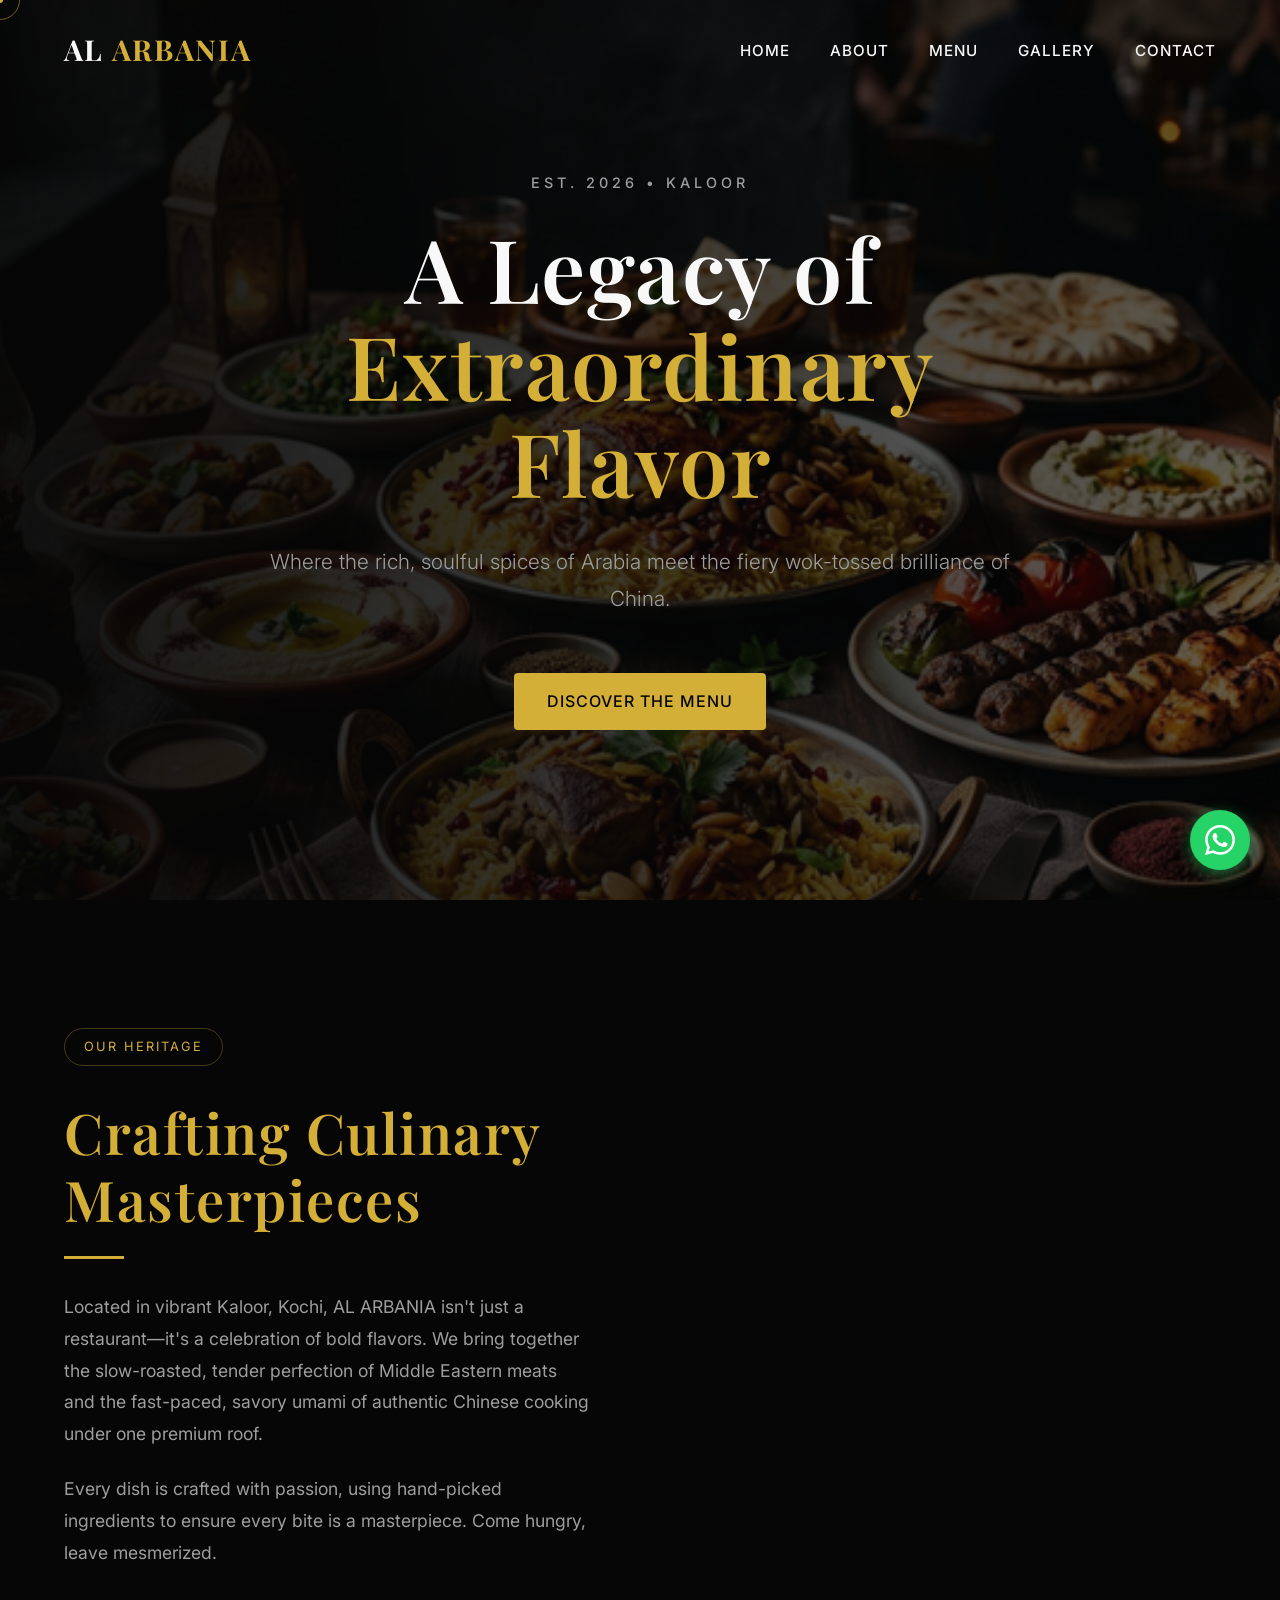
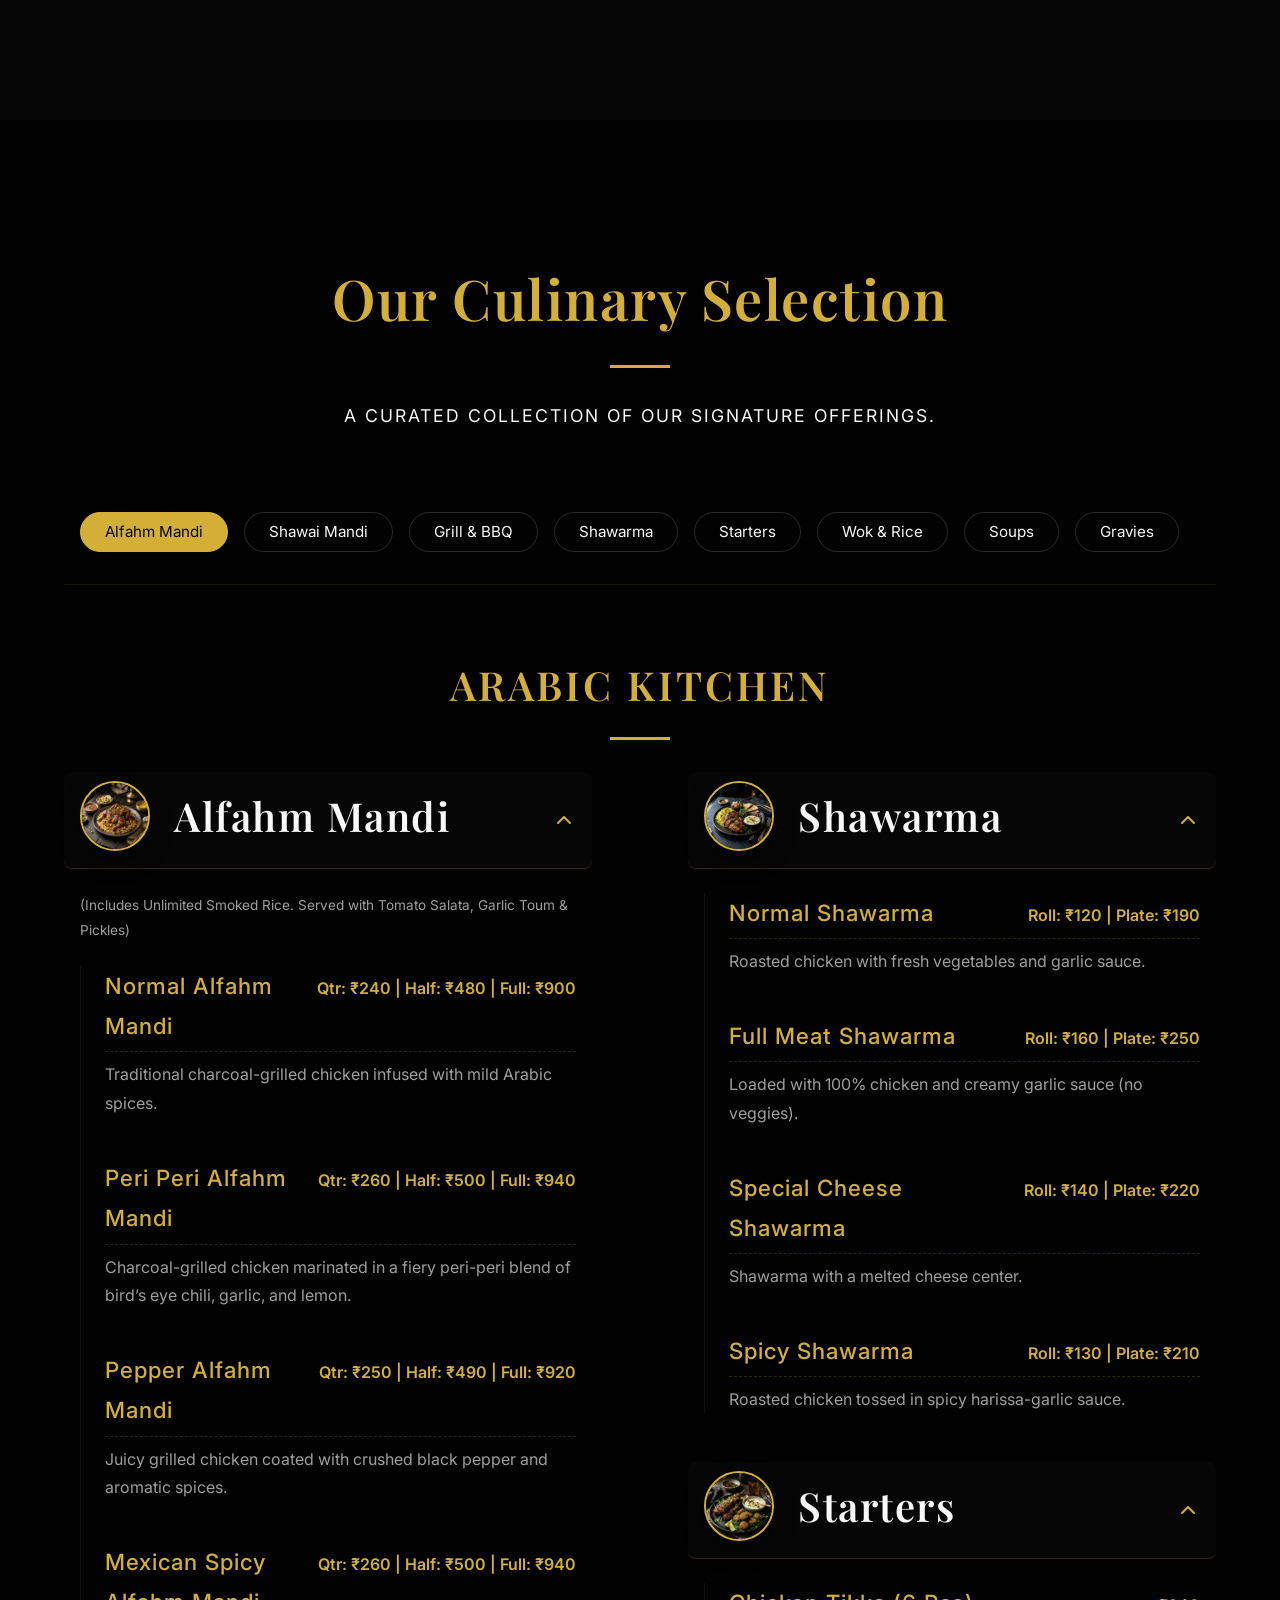
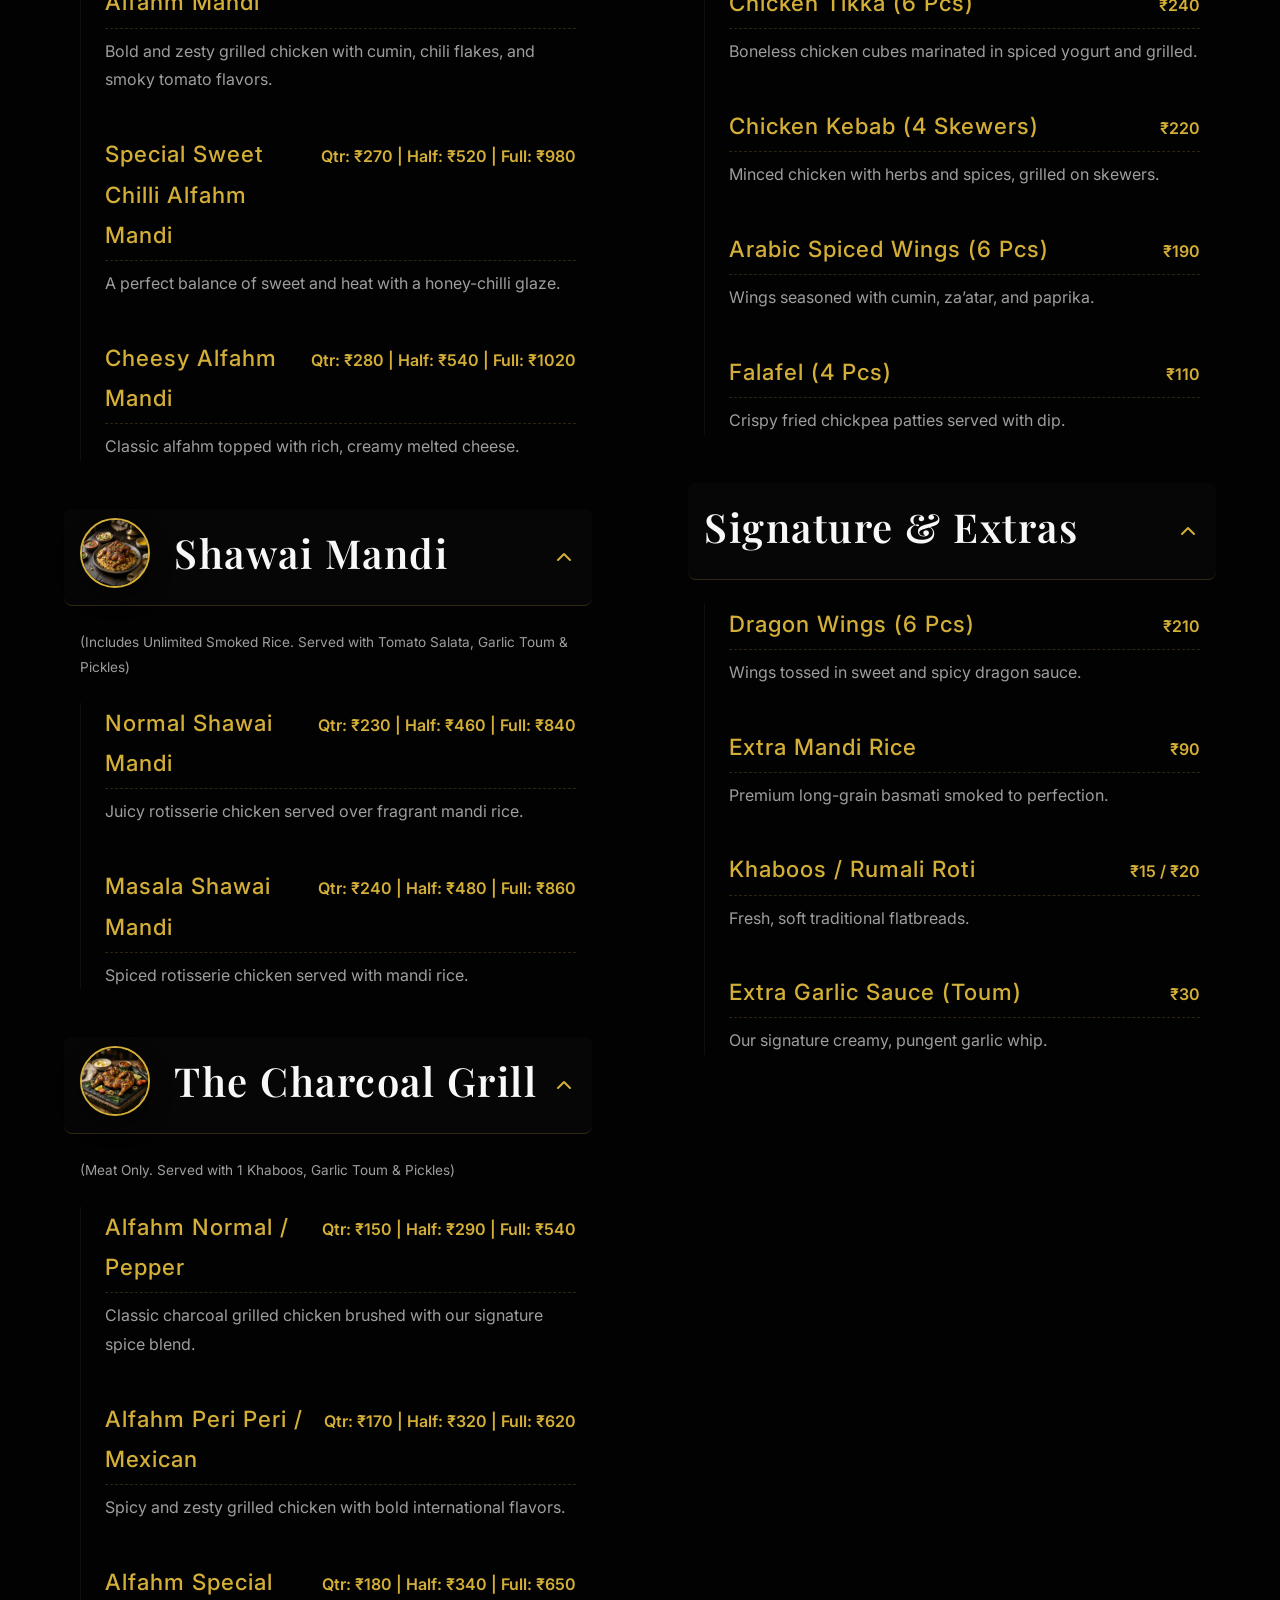
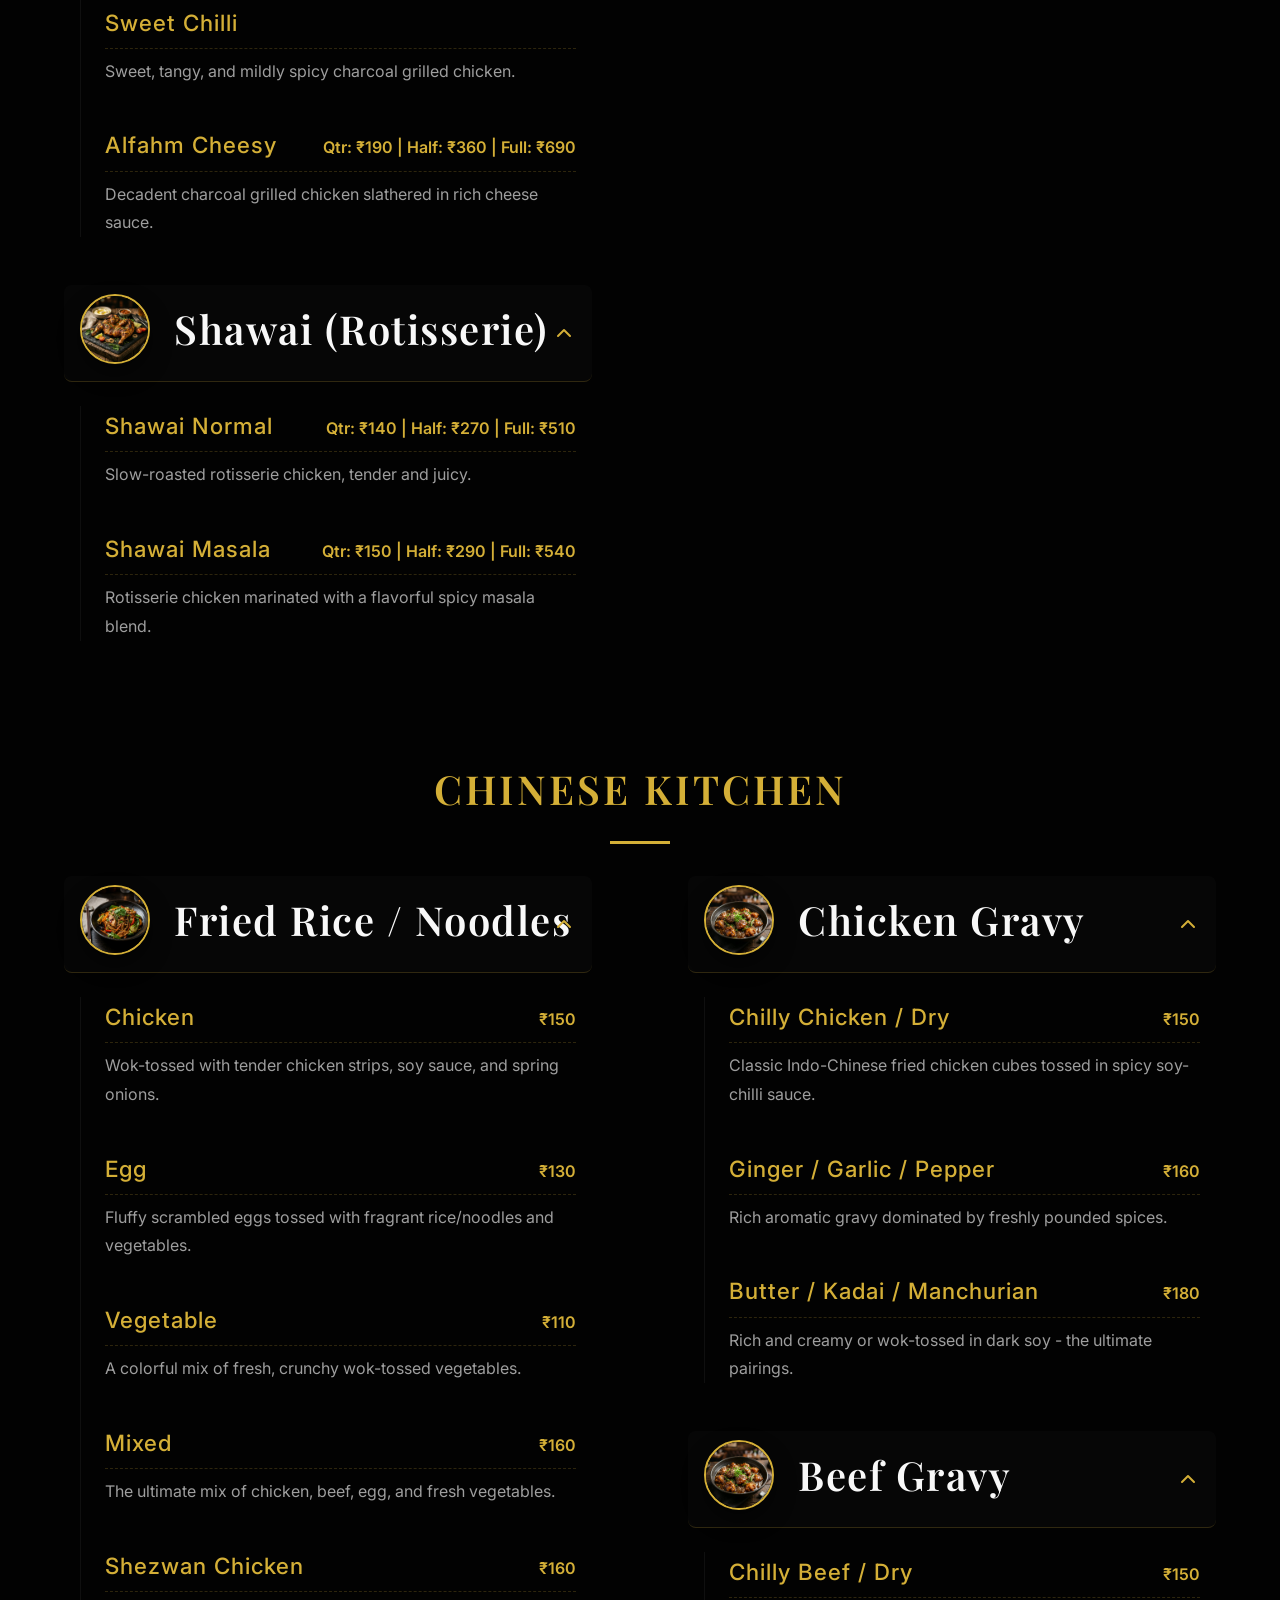
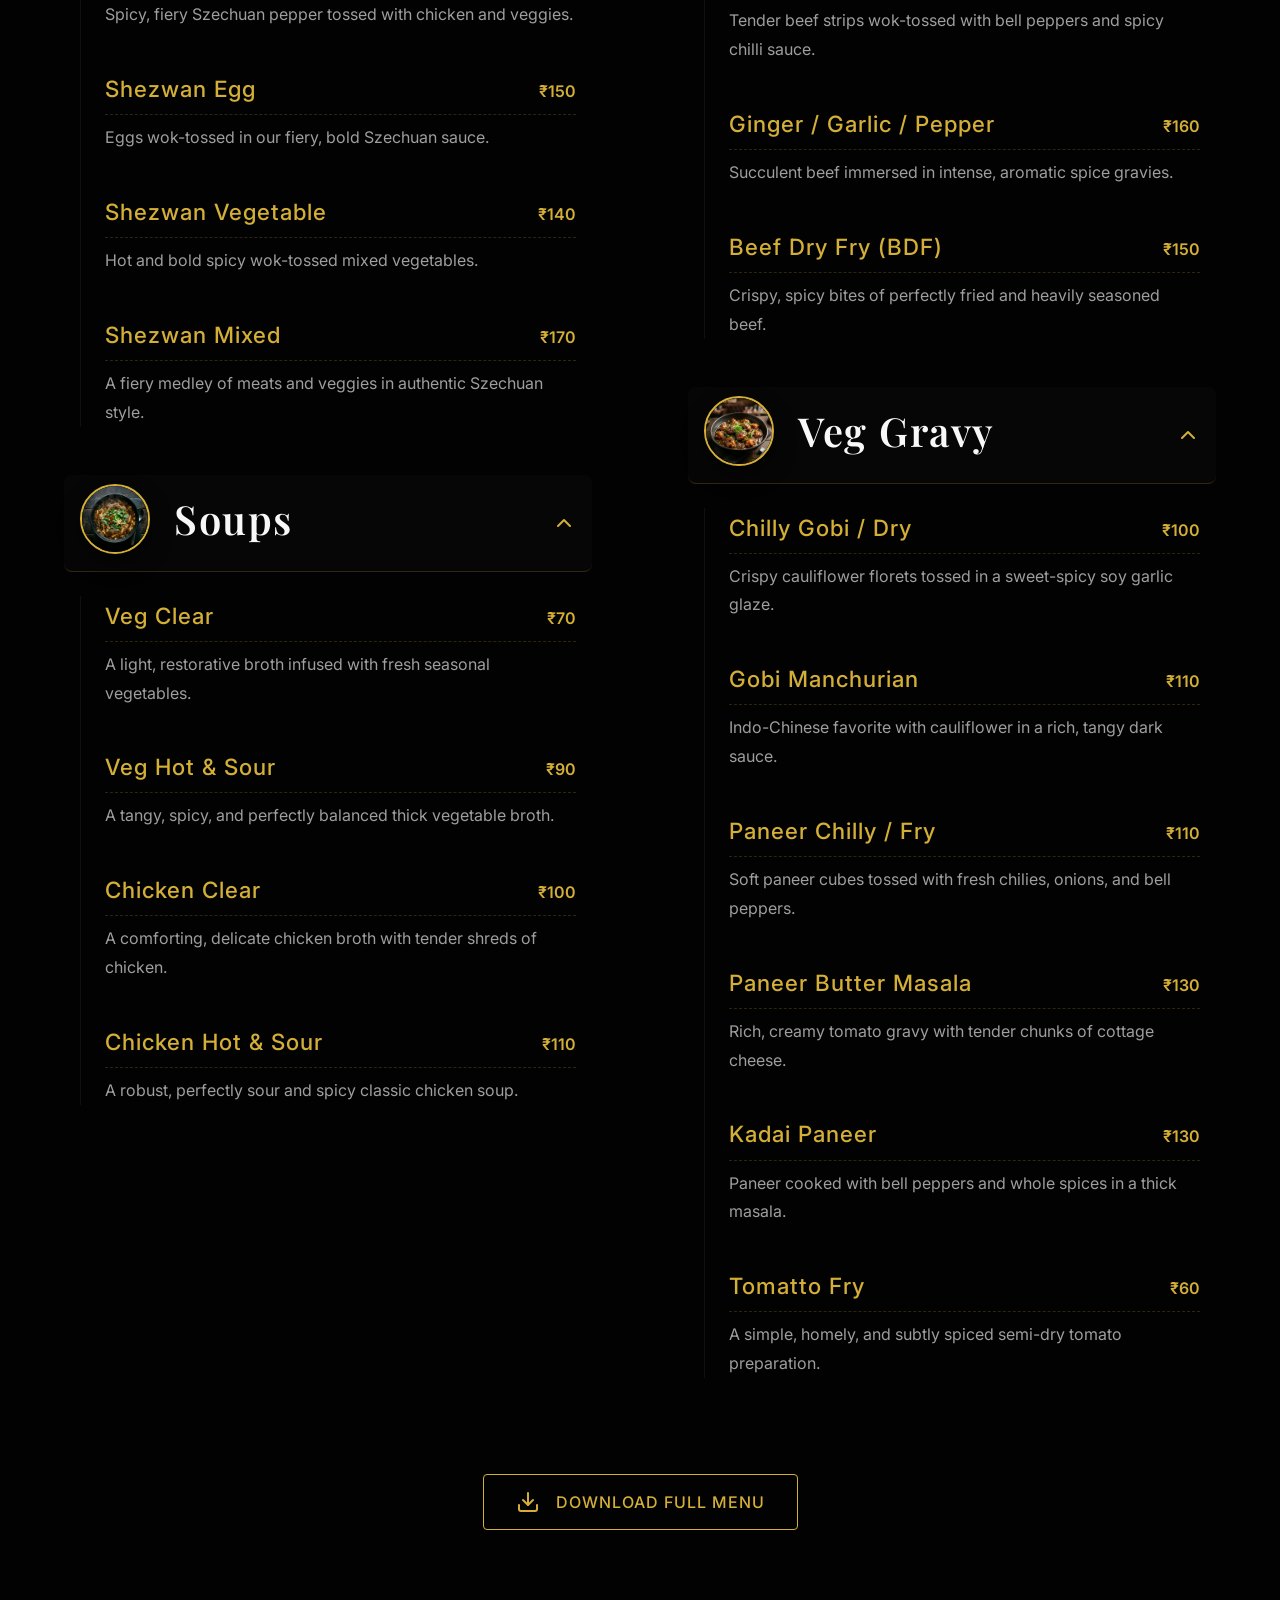
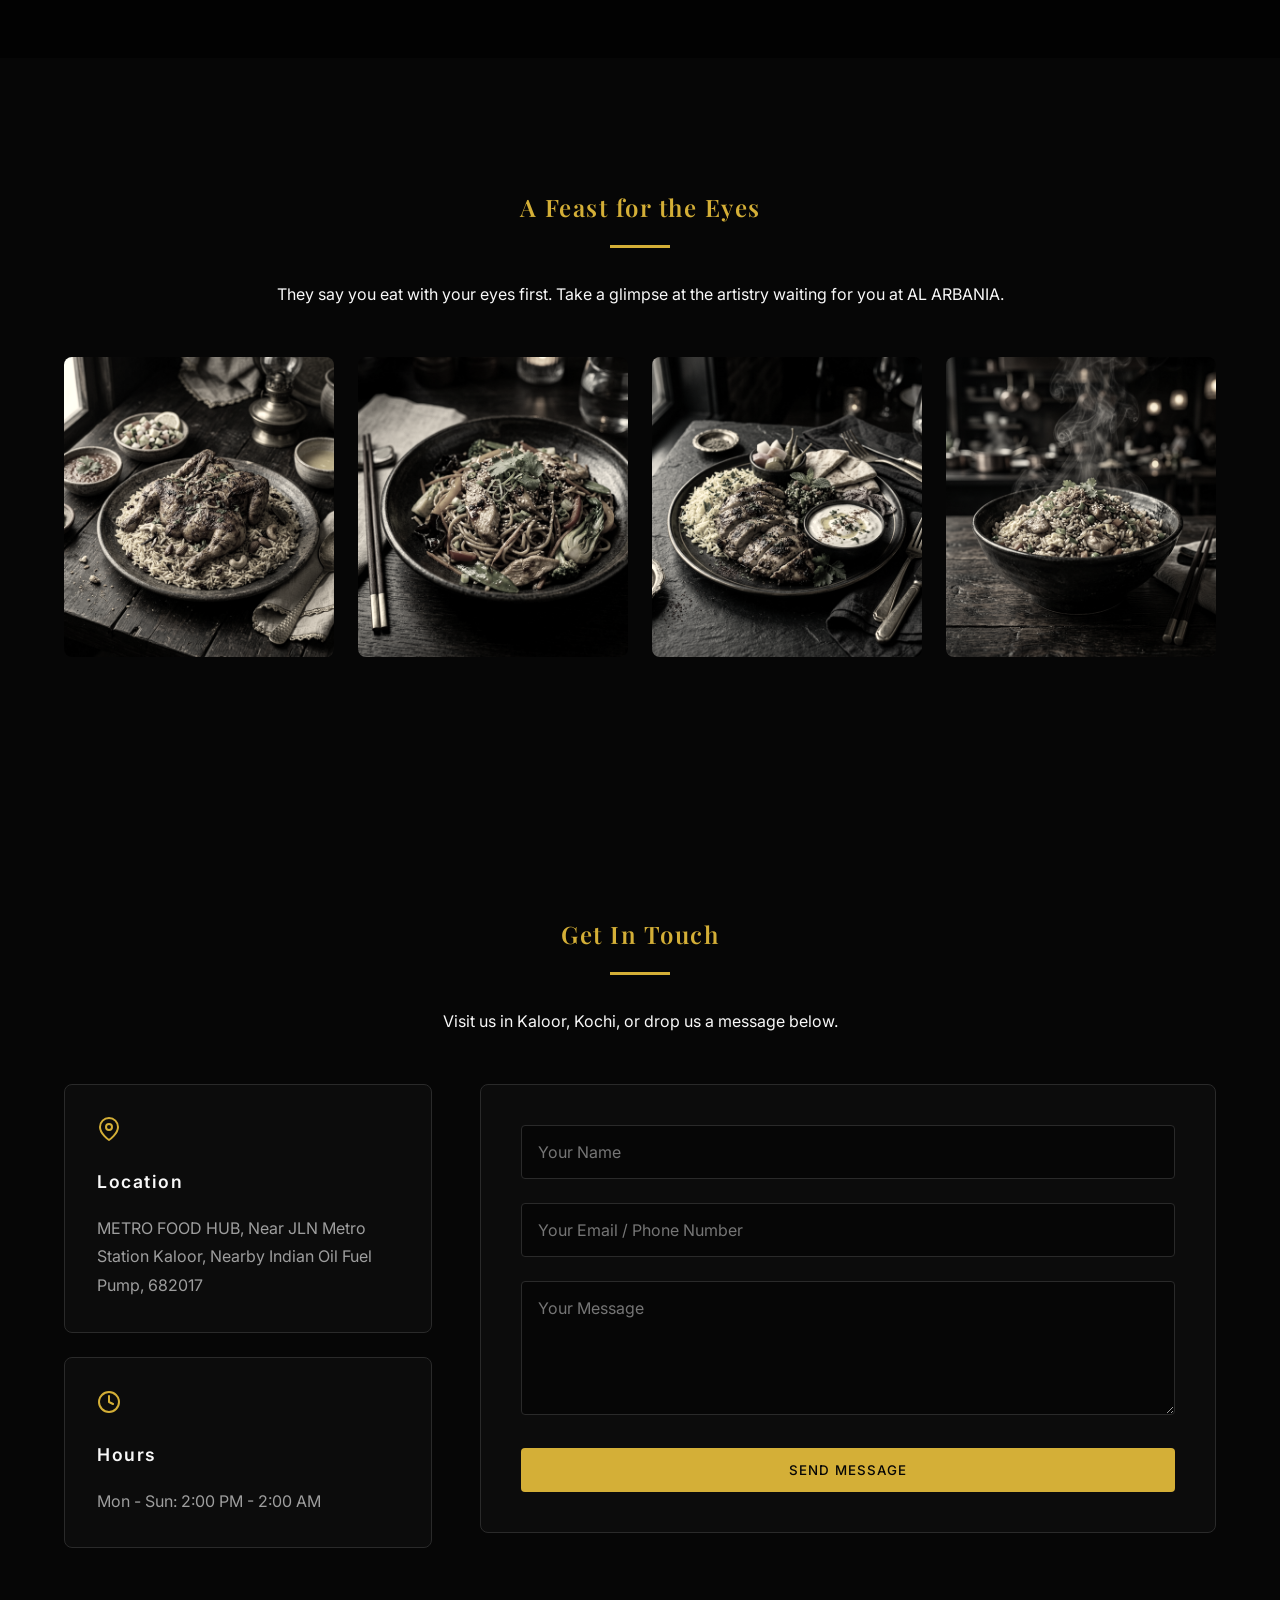
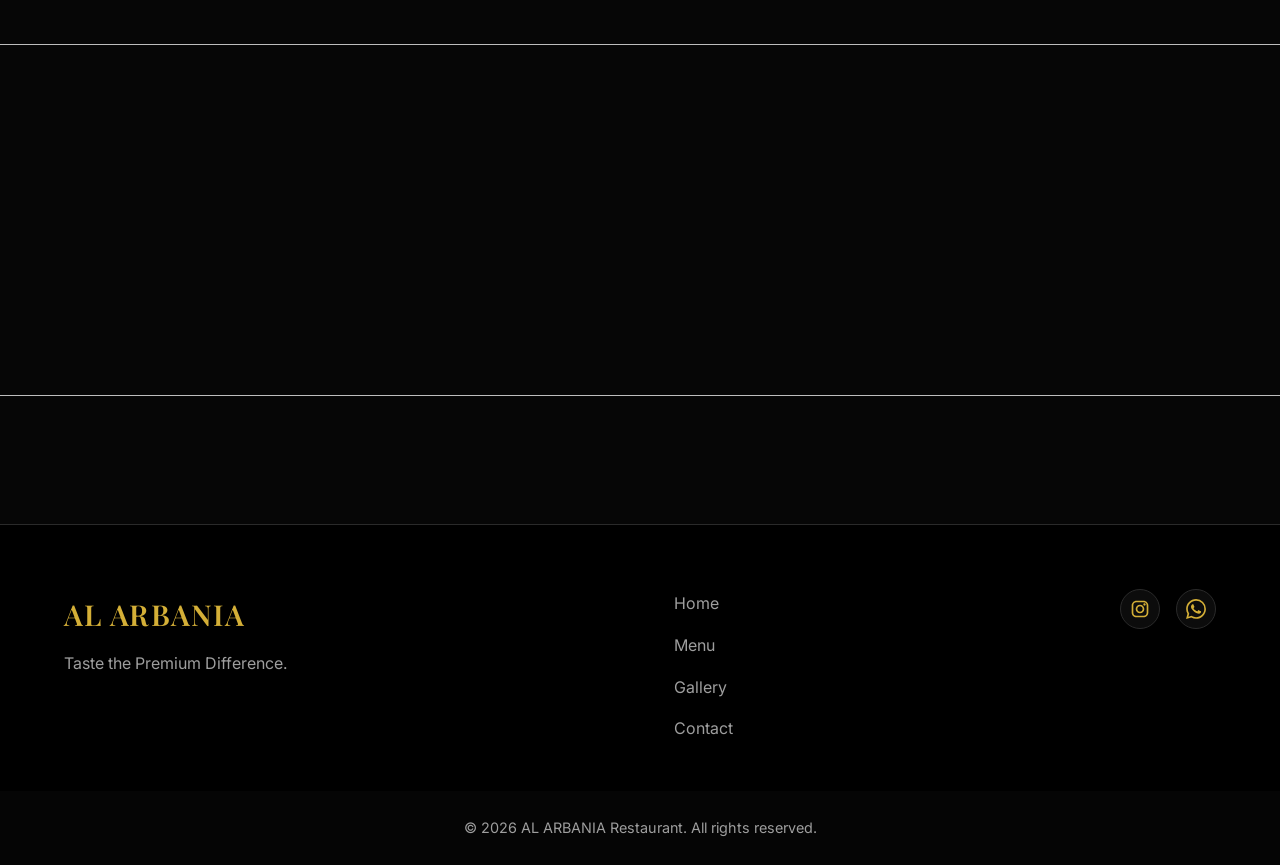
==== index.html @ 8538e11b "refactor: update menu pricing, refine dish descriptions, and improve code formatting in index.html" ====
<!DOCTYPE html>
<html lang="en">

<head>
    <meta charset="UTF-8">
    <meta name="viewport" content="width=device-width, initial-scale=1.0">
    <title>AL ARBANIA | Premium Arabic & Chinese Cuisine in Kochi</title>
    <meta name="description"
        content="Experience the finest Arabic and Chinese dishes at AL ARBANIA, located in Kaloor, Kochi. Mandhi, Alfahm, Shawarma, Noodles, and more.">
    <!-- Google Fonts for Premium Typography -->
    <link
        href="https://fonts.googleapis.com/css2?family=Playfair+Display:wght@400;600;700&family=Inter:wght@300;400;500;600&display=swap"
        rel="stylesheet">
    <link rel="stylesheet" href="styles.css">
</head>

<body>
    <!-- Custom Cursor -->
    <div class="cursor-dot" id="cursor-dot"></div>
    <div class="cursor-outline" id="cursor-outline"></div>

    <!-- Navbar -->
    <nav class="navbar">
        <div class="container nav-container">
            <a href="#" class="logo">
                <span class="logo-al">AL</span> <span class="logo-arbania">ARBANIA</span>
            </a>
            <ul class="nav-links">
                <li><a href="#home">Home</a></li>
                <li><a href="#about">About</a></li>
                <li><a href="#menu">Menu</a></li>
                <li><a href="#gallery">Gallery</a></li>
                <li><a href="#contact">Contact</a></li>
            </ul>
            <div class="hamburger">
                <div class="line"></div>
                <div class="line"></div>
                <div class="line"></div>
            </div>
        </div>
    </nav>

    <!-- Hero Section -->
    <section id="home" class="hero">
        <div class="hero-bg" id="hero-bg"></div>
        <div class="hero-overlay"></div>
        <div class="container hero-content text-center">
            <span class="hero-subtitle fade-in-up">EST. 2026 &bull; KALOOR</span>
            <h1 class="fade-in-up delay-1">A Legacy of<br><span class="text-gold">Extraordinary Flavor</span></h1>
            <p class="fade-in-up delay-2">Where the rich, soulful spices of Arabia meet the fiery wok-tossed brilliance
                of China.</p>
            <div class="hero-buttons fade-in-up delay-3 justify-center">
                <a href="#menu" class="btn btn-primary">Discover the Menu</a>
            </div>
        </div>
    </section>

    <!-- About Section -->
    <section id="about" class="about section-padding">
        <div class="container about-container staggered-layout">
            <div class="about-text scroll-reveal">
                <span class="section-badge">Our Heritage</span>
                <h2>Crafting Culinary<br>Masterpieces</h2>
                <div class="divider"></div>
                <p>Located in vibrant Kaloor, Kochi, AL ARBANIA isn't just a restaurant—it's a celebration of bold
                    flavors. We bring together the slow-roasted, tender perfection of Middle Eastern meats and the
                    fast-paced, savory umami of authentic Chinese cooking under one premium roof.</p>
                <p>Every dish is crafted with passion, using hand-picked ingredients to ensure every bite is a
                    masterpiece. Come hungry, leave mesmerized.</p>
            </div>
            <div class="about-image scroll-reveal delay-1">
                <div class="image-frame parallax-img-container">
                    <img src="images/mandhi_dish.png" alt="Signature Mandhi" class="parallax-img">
                </div>
            </div>
        </div>
    </section>

    <!-- Menu Showcase Section -->
    <section id="menu" class="menu section-padding bg-darker">
        <div class="container text-center">
            <h2 class="scroll-reveal">Our Culinary Selection</h2>
            <div class="divider mx-auto"></div>
            <p class="menu-subtitle scroll-reveal delay-1">A curated collection of our signature offerings.</p>

            <!-- Arabic Kitchen Section -->
            <div class="menu-section-header scroll-reveal">
                <h3>Arabic Kitchen</h3>
                <div class="divider mx-auto"></div>
            </div>

            <div class="menu-grid">
                <!-- Column 1: Mandi & Grill -->
                <div class="menu-category scroll-reveal">

                    <!-- Alfahm Mandi -->
                    <div class="category-header" style="margin-bottom: 1.5rem; padding-bottom: 1rem;">
                        <img src="images/mandhi_dish.png" alt="Alfahm Mandi" class="category-img"
                            style="width: 70px; height: 70px;">
                        <h3>Alfahm Mandi</h3>
                    </div>
                    <p class="small text-muted mb-4">(Includes Unlimited Smoked Rice. Served with Tomato Salata, Garlic
                        Toum & Pickles)</p>
                    <ul class="dish-list mb-5">
                        <li>
                            <div class="dish-info">
                                <div class="dish-header">
                                    <h4>Normal Alfahm Mandi</h4>
                                    <span class="dish-price">Qtr: ₹240 | Half: ₹480 | Full: ₹900</span>
                                </div>
                                <p>Traditional charcoal-grilled chicken infused with mild Arabic spices.</p>
                            </div>
                        </li>
                        <li>
                            <div class="dish-info">
                                <div class="dish-header">
                                    <h4>Peri Peri Alfahm Mandi</h4>
                                    <span class="dish-price">Qtr: ₹260 | Half: ₹500 | Full: ₹940</span>
                                </div>
                                <p>Charcoal-grilled chicken marinated in a fiery peri-peri blend of bird’s eye chili,
                                    garlic, and lemon.</p>
                            </div>
                        </li>
                        <li>
                            <div class="dish-info">
                                <div class="dish-header">
                                    <h4>Pepper Alfahm Mandi</h4>
                                    <span class="dish-price">Qtr: ₹250 | Half: ₹490 | Full: ₹920</span>
                                </div>
                                <p>Juicy grilled chicken coated with crushed black pepper and aromatic spices.</p>
                            </div>
                        </li>
                        <li>
                            <div class="dish-info">
                                <div class="dish-header">
                                    <h4>Mexican Spicy Alfahm Mandi</h4>
                                    <span class="dish-price">Qtr: ₹260 | Half: ₹500 | Full: ₹940</span>
                                </div>
                                <p>Bold and zesty grilled chicken with cumin, chili flakes, and smoky tomato flavors.
                                </p>
                            </div>
                        </li>
                        <li>
                            <div class="dish-info">
                                <div class="dish-header">
                                    <h4>Special Sweet Chilli Alfahm Mandi</h4>
                                    <span class="dish-price">Qtr: ₹270 | Half: ₹520 | Full: ₹980</span>
                                </div>
                                <p>A perfect balance of sweet and heat with a honey-chilli glaze.</p>
                            </div>
                        </li>
                        <li>
                            <div class="dish-info">
                                <div class="dish-header">
                                    <h4>Cheesy Alfahm Mandi</h4>
                                    <span class="dish-price">Qtr: ₹280 | Half: ₹540 | Full: ₹1020</span>
                                </div>
                                <p>Classic alfahm topped with rich, creamy melted cheese.</p>
                            </div>
                        </li>
                    </ul>

                    <!-- Shawai Mandi -->
                    <div class="category-header" style="margin-bottom: 1.5rem; padding-bottom: 1rem;">
                        <img src="images/mandhi_dish.png" alt="Shawai Mandi" class="category-img"
                            style="width: 70px; height: 70px;">
                        <h3>Shawai Mandi</h3>
                    </div>
                    <p class="small text-muted mb-4">(Includes Unlimited Smoked Rice. Served with Tomato Salata, Garlic
                        Toum & Pickles)</p>
                    <ul class="dish-list mb-5">
                        <li>
                            <div class="dish-info">
                                <div class="dish-header">
                                    <h4>Normal Shawai Mandi</h4>
                                    <span class="dish-price">Qtr: ₹230 | Half: ₹460 | Full: ₹840</span>
                                </div>
                                <p>Juicy rotisserie chicken served over fragrant mandi rice.</p>
                            </div>
                        </li>
                        <li>
                            <div class="dish-info">
                                <div class="dish-header">
                                    <h4>Masala Shawai Mandi</h4>
                                    <span class="dish-price">Qtr: ₹240 | Half: ₹480 | Full: ₹860</span>
                                </div>
                                <p>Spiced rotisserie chicken served with mandi rice.</p>
                            </div>
                        </li>
                    </ul>

                    <!-- The Charcoal Grill -->
                    <div class="category-header" style="margin-bottom: 1.5rem; padding-bottom: 1rem;">
                        <img src="images/grill_dish.png" alt="The Charcoal Grill" class="category-img"
                            style="width: 70px; height: 70px;">
                        <h3>The Charcoal Grill</h3>
                    </div>
                    <p class="small text-muted mb-4">(Meat Only. Served with 1 Khaboos, Garlic Toum & Pickles)</p>
                    <ul class="dish-list mb-5">
                        <li>
                            <div class="dish-info">
                                <div class="dish-header">
                                    <h4>Alfahm Normal / Pepper</h4>
                                    <span class="dish-price">Qtr: ₹150 | Half: ₹290 | Full: ₹540</span>
                                </div>
                                <p>Classic charcoal grilled chicken brushed with our signature spice blend.</p>
                            </div>
                        </li>
                        <li>
                            <div class="dish-info">
                                <div class="dish-header">
                                    <h4>Alfahm Peri Peri / Mexican</h4>
                                    <span class="dish-price">Qtr: ₹170 | Half: ₹320 | Full: ₹620</span>
                                </div>
                                <p>Spicy and zesty grilled chicken with bold international flavors.</p>
                            </div>
                        </li>
                        <li>
                            <div class="dish-info">
                                <div class="dish-header">
                                    <h4>Alfahm Special Sweet Chilli</h4>
                                    <span class="dish-price">Qtr: ₹180 | Half: ₹340 | Full: ₹650</span>
                                </div>
                                <p>Sweet, tangy, and mildly spicy charcoal grilled chicken.</p>
                            </div>
                        </li>
                        <li>
                            <div class="dish-info">
                                <div class="dish-header">
                                    <h4>Alfahm Cheesy</h4>
                                    <span class="dish-price">Qtr: ₹190 | Half: ₹360 | Full: ₹690</span>
                                </div>
                                <p>Decadent charcoal grilled chicken slathered in rich cheese sauce.</p>
                            </div>
                        </li>
                    </ul>

                    <!-- Shawai (Rotisserie Chicken) -->
                    <div class="category-header" style="margin-bottom: 1.5rem; padding-bottom: 1rem;">
                        <img src="images/grill_dish.png" alt="Shawai" class="category-img"
                            style="width: 70px; height: 70px;">
                        <h3>Shawai (Rotisserie)</h3>
                    </div>
                    <ul class="dish-list mb-5">
                        <li>
                            <div class="dish-info">
                                <div class="dish-header">
                                    <h4>Shawai Normal</h4>
                                    <span class="dish-price">Qtr: ₹140 | Half: ₹270 | Full: ₹510</span>
                                </div>
                                <p>Slow-roasted rotisserie chicken, tender and juicy.</p>
                            </div>
                        </li>
                        <li>
                            <div class="dish-info">
                                <div class="dish-header">
                                    <h4>Shawai Masala</h4>
                                    <span class="dish-price">Qtr: ₹150 | Half: ₹290 | Full: ₹540</span>
                                </div>
                                <p>Rotisserie chicken marinated with a flavorful spicy masala blend.</p>
                            </div>
                        </li>
                    </ul>
                </div>

                <!-- Column 2: Shawarma & Starters -->
                <div class="menu-category scroll-reveal delay-1">

                    <!-- Shawarma -->
                    <div class="category-header" style="margin-bottom: 1.5rem; padding-bottom: 1rem;">
                        <img src="images/shawarma_dish.png" alt="Shawarma" class="category-img"
                            style="width: 70px; height: 70px;">
                        <h3>Shawarma</h3>
                    </div>
                    <ul class="dish-list mb-5">
                        <li>
                            <div class="dish-info">
                                <div class="dish-header">
                                    <h4>Normal Shawarma</h4>
                                    <span class="dish-price">Roll: ₹120 | Plate: ₹190</span>
                                </div>
                                <p>Roasted chicken with fresh vegetables and garlic sauce.</p>
                            </div>
                        </li>
                        <li>
                            <div class="dish-info">
                                <div class="dish-header">
                                    <h4>Full Meat Shawarma</h4>
                                    <span class="dish-price">Roll: ₹160 | Plate: ₹250</span>
                                </div>
                                <p>Loaded with 100% chicken and creamy garlic sauce (no veggies).</p>
                            </div>
                        </li>
                        <li>
                            <div class="dish-info">
                                <div class="dish-header">
                                    <h4>Special Cheese Shawarma</h4>
                                    <span class="dish-price">Roll: ₹140 | Plate: ₹220</span>
                                </div>
                                <p>Shawarma with a melted cheese center.</p>
                            </div>
                        </li>
                        <li>
                            <div class="dish-info">
                                <div class="dish-header">
                                    <h4>Spicy Shawarma</h4>
                                    <span class="dish-price">Roll: ₹130 | Plate: ₹210</span>
                                </div>
                                <p>Roasted chicken tossed in spicy harissa-garlic sauce.</p>
                            </div>
                        </li>
                    </ul>

                    <!-- Starters -->
                    <div class="category-header" style="margin-bottom: 1.5rem; padding-bottom: 1rem;">
                        <img src="images/starters_dish.png" alt="Starters" class="category-img"
                            style="width: 70px; height: 70px;">
                        <h3>Starters</h3>
                    </div>
                    <ul class="dish-list mb-5">
                        <li>
                            <div class="dish-info">
                                <div class="dish-header">
                                    <h4>Chicken Tikka (6 Pcs)</h4>
                                    <span class="dish-price">₹240</span>
                                </div>
                                <p>Boneless chicken cubes marinated in spiced yogurt and grilled.</p>
                            </div>
                        </li>
                        <li>
                            <div class="dish-info">
                                <div class="dish-header">
                                    <h4>Chicken Kebab (4 Skewers)</h4>
                                    <span class="dish-price">₹220</span>
                                </div>
                                <p>Minced chicken with herbs and spices, grilled on skewers.</p>
                            </div>
                        </li>
                        <li>
                            <div class="dish-info">
                                <div class="dish-header">
                                    <h4>Arabic Spiced Wings (6 Pcs)</h4>
                                    <span class="dish-price">₹190</span>
                                </div>
                                <p>Wings seasoned with cumin, za’atar, and paprika.</p>
                            </div>
                        </li>
                        <li>
                            <div class="dish-info">
                                <div class="dish-header">
                                    <h4>Falafel (4 Pcs)</h4>
                                    <span class="dish-price">₹110</span>
                                </div>
                                <p>Crispy fried chickpea patties served with dip.</p>
                            </div>
                        </li>
                    </ul>

                    <!-- Signature Fusion & Extras -->
                    <div class="category-header" style="margin-bottom: 1.5rem; padding-bottom: 1rem;">
                        <h3>Signature & Extras</h3>
                    </div>
                    <ul class="dish-list mb-5">
                        <li>
                            <div class="dish-info">
                                <div class="dish-header">
                                    <h4>Dragon Wings (6 Pcs)</h4>
                                    <span class="dish-price">₹210</span>
                                </div>
                                <p>Wings tossed in sweet and spicy dragon sauce.</p>
                            </div>
                        </li>
                        <li>
                            <div class="dish-info">
                                <div class="dish-header">
                                    <h4>Extra Mandi Rice</h4>
                                    <span class="dish-price">₹90</span>
                                </div>
                                <p>Premium long-grain basmati smoked to perfection.</p>
                            </div>
                        </li>
                        <li>
                            <div class="dish-info">
                                <div class="dish-header">
                                    <h4>Khaboos / Rumali Roti</h4>
                                    <span class="dish-price">₹15 / ₹20</span>
                                </div>
                                <p>Fresh, soft traditional flatbreads.</p>
                            </div>
                        </li>
                        <li>
                            <div class="dish-info">
                                <div class="dish-header">
                                    <h4>Extra Garlic Sauce (Toum)</h4>
                                    <span class="dish-price">₹30</span>
                                </div>
                                <p>Our signature creamy, pungent garlic whip.</p>
                            </div>
                        </li>
                    </ul>
                </div>
            </div>

            <!-- Chinese Kitchen Section -->
            <div class="menu-section-header scroll-reveal">
                <h3>Chinese Kitchen</h3>
                <div class="divider mx-auto"></div>
            </div>

            <div class="menu-grid">
                <!-- Column 1: Noodles & Soups -->
                <div class="menu-category scroll-reveal">

                    <!-- Fried Rice / Noodles -->
                    <div class="category-header" style="margin-bottom: 1.5rem; padding-bottom: 1rem;">
                        <img src="images/noodles_dish.png" alt="Wok & Bowls" class="category-img"
                            style="width: 70px; height: 70px;">
                        <h3>Fried Rice / Noodles</h3>
                    </div>
                    <ul class="dish-list mb-5">
                        <li>
                            <div class="dish-info">
                                <div class="dish-header">
                                    <h4>Chicken</h4>
                                    <span class="dish-price">₹150</span>
                                </div>
                                <p>Wok-tossed with tender chicken strips, soy sauce, and spring onions.</p>
                            </div>
                        </li>
                        <li>
                            <div class="dish-info">
                                <div class="dish-header">
                                    <h4>Egg</h4>
                                    <span class="dish-price">₹130</span>
                                </div>
                                <p>Fluffy scrambled eggs tossed with fragrant rice/noodles and vegetables.</p>
                            </div>
                        </li>
                        <li>
                            <div class="dish-info">
                                <div class="dish-header">
                                    <h4>Vegetable</h4>
                                    <span class="dish-price">₹110</span>
                                </div>
                                <p>A colorful mix of fresh, crunchy wok-tossed vegetables.</p>
                            </div>
                        </li>
                        <li>
                            <div class="dish-info">
                                <div class="dish-header">
                                    <h4>Mixed</h4>
                                    <span class="dish-price">₹160</span>
                                </div>
                                <p>The ultimate mix of chicken, beef, egg, and fresh vegetables.</p>
                            </div>
                        </li>
                        <li>
                            <div class="dish-info">
                                <div class="dish-header">
                                    <h4>Shezwan Chicken</h4>
                                    <span class="dish-price">₹160</span>
                                </div>
                                <p>Spicy, fiery Szechuan pepper tossed with chicken and veggies.</p>
                            </div>
                        </li>
                        <li>
                            <div class="dish-info">
                                <div class="dish-header">
                                    <h4>Shezwan Egg</h4>
                                    <span class="dish-price">₹150</span>
                                </div>
                                <p>Eggs wok-tossed in our fiery, bold Szechuan sauce.</p>
                            </div>
                        </li>
                        <li>
                            <div class="dish-info">
                                <div class="dish-header">
                                    <h4>Shezwan Vegetable</h4>
                                    <span class="dish-price">₹140</span>
                                </div>
                                <p>Hot and bold spicy wok-tossed mixed vegetables.</p>
                            </div>
                        </li>
                        <li>
                            <div class="dish-info">
                                <div class="dish-header">
                                    <h4>Shezwan Mixed</h4>
                                    <span class="dish-price">₹170</span>
                                </div>
                                <p>A fiery medley of meats and veggies in authentic Szechuan style.</p>
                            </div>
                        </li>
                    </ul>

                    <!-- Soups -->
                    <div class="category-header" style="margin-bottom: 1.5rem; padding-bottom: 1rem;">
                        <img src="images/soups_dish.png" alt="Soups" class="category-img"
                            style="width: 70px; height: 70px;">
                        <h3>Soups</h3>
                    </div>
                    <ul class="dish-list mb-5">
                        <li>
                            <div class="dish-info">
                                <div class="dish-header">
                                    <h4>Veg Clear</h4>
                                    <span class="dish-price">₹70</span>
                                </div>
                                <p>A light, restorative broth infused with fresh seasonal vegetables.</p>
                            </div>
                        </li>
                        <li>
                            <div class="dish-info">
                                <div class="dish-header">
                                    <h4>Veg Hot & Sour</h4>
                                    <span class="dish-price">₹90</span>
                                </div>
                                <p>A tangy, spicy, and perfectly balanced thick vegetable broth.</p>
                            </div>
                        </li>
                        <li>
                            <div class="dish-info">
                                <div class="dish-header">
                                    <h4>Chicken Clear</h4>
                                    <span class="dish-price">₹100</span>
                                </div>
                                <p>A comforting, delicate chicken broth with tender shreds of chicken.</p>
                            </div>
                        </li>
                        <li>
                            <div class="dish-info">
                                <div class="dish-header">
                                    <h4>Chicken Hot & Sour</h4>
                                    <span class="dish-price">₹110</span>
                                </div>
                                <p>A robust, perfectly sour and spicy classic chicken soup.</p>
                            </div>
                        </li>
                    </ul>

                </div>

                <!-- Column 2: Gravy -->
                <div class="menu-category scroll-reveal delay-1">

                    <div class="category-header" style="margin-bottom: 1.5rem; padding-bottom: 1rem;">
                        <img src="images/gravy_dish.png" alt="Chicken Gravy" class="category-img"
                            style="width: 70px; height: 70px;">
                        <h3>Chicken Gravy</h3>
                    </div>
                    <ul class="dish-list mb-5">
                        <li>
                            <div class="dish-info">
                                <div class="dish-header">
                                    <h4>Chilly Chicken / Dry</h4>
                                    <span class="dish-price">₹150</span>
                                </div>
                                <p>Classic Indo-Chinese fried chicken cubes tossed in spicy soy-chilli sauce.</p>
                            </div>
                        </li>
                        <li>
                            <div class="dish-info">
                                <div class="dish-header">
                                    <h4>Ginger / Garlic / Pepper</h4>
                                    <span class="dish-price">₹160</span>
                                </div>
                                <p>Rich aromatic gravy dominated by freshly pounded spices.</p>
                            </div>
                        </li>
                        <li>
                            <div class="dish-info">
                                <div class="dish-header">
                                    <h4>Butter / Kadai / Manchurian</h4>
                                    <span class="dish-price">₹180</span>
                                </div>
                                <p>Rich and creamy or wok-tossed in dark soy - the ultimate pairings.</p>
                            </div>
                        </li>
                    </ul>

                    <div class="category-header" style="margin-bottom: 1.5rem; padding-bottom: 1rem;">
                        <img src="images/gravy_dish.png" alt="Beef Gravy" class="category-img"
                            style="width: 70px; height: 70px;">
                        <h3>Beef Gravy</h3>
                    </div>
                    <ul class="dish-list mb-5">
                        <li>
                            <div class="dish-info">
                                <div class="dish-header">
                                    <h4>Chilly Beef / Dry</h4>
                                    <span class="dish-price">₹150</span>
                                </div>
                                <p>Tender beef strips wok-tossed with bell peppers and spicy chilli sauce.</p>
                            </div>
                        </li>
                        <li>
                            <div class="dish-info">
                                <div class="dish-header">
                                    <h4>Ginger / Garlic / Pepper</h4>
                                    <span class="dish-price">₹160</span>
                                </div>
                                <p>Succulent beef immersed in intense, aromatic spice gravies.</p>
                            </div>
                        </li>
                        <li>
                            <div class="dish-info">
                                <div class="dish-header">
                                    <h4>Beef Dry Fry (BDF)</h4>
                                    <span class="dish-price">₹150</span>
                                </div>
                                <p>Crispy, spicy bites of perfectly fried and heavily seasoned beef.</p>
                            </div>
                        </li>
                    </ul>

                    <div class="category-header" style="margin-bottom: 1.5rem; padding-bottom: 1rem;">
                        <img src="images/gravy_dish.png" alt="Veg Gravy" class="category-img"
                            style="width: 70px; height: 70px;">
                        <h3>Veg Gravy</h3>
                    </div>
                    <ul class="dish-list mb-5">
                        <li>
                            <div class="dish-info">
                                <div class="dish-header">
                                    <h4>Chilly Gobi / Dry</h4>
                                    <span class="dish-price">₹100</span>
                                </div>
                                <p>Crispy cauliflower florets tossed in a sweet-spicy soy garlic glaze.</p>
                            </div>
                        </li>
                        <li>
                            <div class="dish-info">
                                <div class="dish-header">
                                    <h4>Gobi Manchurian</h4>
                                    <span class="dish-price">₹110</span>
                                </div>
                                <p>Indo-Chinese favorite with cauliflower in a rich, tangy dark sauce.</p>
                            </div>
                        </li>
                        <li>
                            <div class="dish-info">
                                <div class="dish-header">
                                    <h4>Paneer Chilly / Fry</h4>
                                    <span class="dish-price">₹110</span>
                                </div>
                                <p>Soft paneer cubes tossed with fresh chilies, onions, and bell peppers.</p>
                            </div>
                        </li>
                        <li>
                            <div class="dish-info">
                                <div class="dish-header">
                                    <h4>Paneer Butter Masala</h4>
                                    <span class="dish-price">₹130</span>
                                </div>
                                <p>Rich, creamy tomato gravy with tender chunks of cottage cheese.</p>
                            </div>
                        </li>
                        <li>
                            <div class="dish-info">
                                <div class="dish-header">
                                    <h4>Kadai Paneer</h4>
                                    <span class="dish-price">₹130</span>
                                </div>
                                <p>Paneer cooked with bell peppers and whole spices in a thick masala.</p>
                            </div>
                        </li>
                        <li>
                            <div class="dish-info">
                                <div class="dish-header">
                                    <h4>Tomatto Fry</h4>
                                    <span class="dish-price">₹60</span>
                                </div>
                                <p>A simple, homely, and subtly spiced semi-dry tomato preparation.</p>
                            </div>
                        </li>
                    </ul>
                </div>
            </div>

            <div class="menu-download mt-5 scroll-reveal delay-2">
                <a href="#menu" onclick="alert('Digital Menu PDF will be available here soon!'); return false;"
                    class="btn btn-outline">
                    <svg xmlns="http://www.w3.org/2000/svg" width="24" height="24" viewBox="0 0 24 24" fill="none"
                        stroke="currentColor" stroke-width="2" stroke-linecap="round" stroke-linejoin="round"
                        class="icon" style="margin-right: 8px;">
                        <path d="M21 15v4a2 2 0 0 1-2 2H5a2 2 0 0 1-2-2v-4"></path>
                        <polyline points="7 10 12 15 17 10"></polyline>
                        <line x1="12" y1="15" x2="12" y2="3"></line>
                    </svg>
                    Download Full Menu
                </a>
            </div>
        </div>
    </section>

    <!-- Gallery Section -->
    <section id="gallery" class="gallery section-padding">
        <div class="container text-center">
            <h2 class="scroll-reveal">A Feast for the Eyes</h2>
            <div class="divider mx-auto"></div>
            <p class="scroll-reveal delay-1 mb-5">They say you eat with your eyes first. Take a glimpse at the artistry
                waiting for you at AL ARBANIA.</p>

            <div class="gallery-grid">
                <div class="gallery-item scroll-reveal delay-1">
                    <img src="images/mandhi_dish.png" alt="Chicken Mandhi">
                    <div class="gallery-overlay"><span>Authentic Mandhi</span></div>
                </div>
                <div class="gallery-item scroll-reveal delay-2">
                    <img src="images/noodles_dish.png" alt="Wok Tossed Noodles">
                    <div class="gallery-overlay"><span>Premium Noodles</span></div>
                </div>
                <div class="gallery-item scroll-reveal delay-3">
                    <img src="images/shawarma_dish.png" alt="Chicken Shawarma">
                    <div class="gallery-overlay"><span>Signature Shawarma</span></div>
                </div>
                <div class="gallery-item scroll-reveal delay-4">
                    <img src="images/fried_rice_dish.png" alt="Chicken Fried Rice">
                    <div class="gallery-overlay"><span>Wok-He Fried Rice</span></div>
                </div>
            </div>
        </div>
    </section>

    <!-- Contact & Location (Google Forms) -->
    <section id="contact" class="contact section-padding">
        <div class="container text-center">
            <h2 class="scroll-reveal">Get In Touch</h2>
            <div class="divider mx-auto"></div>
            <p class="scroll-reveal delay-1">Visit us in Kaloor, Kochi, or drop us a message below.</p>

            <div class="contact-grid mt-5">
                <div class="contact-info scroll-reveal">
                    <div class="info-item" style="margin-bottom: 1.5rem;">
                        <svg xmlns="http://www.w3.org/2000/svg" width="24" height="24" viewBox="0 0 24 24" fill="none"
                            stroke="currentColor" stroke-width="2" stroke-linecap="round" stroke-linejoin="round"
                            class="gold-icon">
                            <path d="M21 10c0 7-9 13-9 13s-9-6-9-13a9 9 0 0 1 18 0z"></path>
                            <circle cx="12" cy="10" r="3"></circle>
                        </svg>
                        <h4>Location</h4>
                        <p><a href="https://maps.app.goo.gl/MNi7a4K7qWrRAFuZ7?g_st=aw" target="_blank"
                                style="color: var(--color-text-muted); text-decoration: none; transition: var(--transition-fast);"
                                onmouseover="this.style.color='var(--color-primary-gold)'"
                                onmouseout="this.style.color='var(--color-text-muted)'">METRO FOOD HUB, Near JLN Metro
                                Station Kaloor, Nearby Indian Oil Fuel Pump, 682017</a></p>
                    </div>
                    <div class="info-item" style="margin-bottom: 2rem;">
                        <svg xmlns="http://www.w3.org/2000/svg" width="24" height="24" viewBox="0 0 24 24" fill="none"
                            stroke="currentColor" stroke-width="2" stroke-linecap="round" stroke-linejoin="round"
                            class="gold-icon">
                            <circle cx="12" cy="12" r="10"></circle>
                            <polyline points="12 6 12 12 16 14"></polyline>
                        </svg>
                        <h4>Hours</h4>
                        <p>Mon - Sun: 2:00 PM - 2:00 AM</p>
                    </div>
                </div>

                <div class="contact-form-container scroll-reveal delay-1">
                    <div class="custom-form-wrapper">
                        <script>
                            var submitted = false;
                            function showToast() {
                                const toast = document.getElementById('success-toast');
                                toast.classList.add('show');
                                setTimeout(() => toast.classList.remove('show'), 3500);
                            }
                        </script>
                        <iframe name="hidden_iframe" id="hidden_iframe" style="display:none;"
                            onload="if(submitted) { showToast(); document.getElementById('gform').reset(); submitted=false; }"></iframe>
                        <form id="gform"
                            action="https://docs.google.com/forms/d/e/1FAIpQLSd07JCWetfm699mdyuXGjsC1YrcjrPAuZ6pbJ5wu6YqGMainw/formResponse"
                            method="POST" target="hidden_iframe" class="contact-form" onsubmit="submitted=true;">
                            <div class="form-group">
                                <input type="text" name="entry.411085188" id="name" placeholder="Your Name" required>
                            </div>
                            <div class="form-group">
                                <input type="text" name="entry.1096768157" id="contact_info"
                                    placeholder="Your Email / Phone Number">
                            </div>
                            <div class="form-group">
                                <textarea name="entry.2093662916" id="message" rows="5" placeholder="Your Message"
                                    required></textarea>
                            </div>
                            <button type="submit" class="btn btn-primary btn-block">Send Message</button>
                        </form>
                    </div>
                </div>
            </div>
        </div>

        <!-- Full Width Contact Map -->
        <div class="full-width-map"
            style="margin-top: 4rem; filter: grayscale(80%) invert(90%) contrast(90%); border-top: 1px solid var(--color-border); border-bottom: 1px solid var(--color-border);">
            <iframe
                src="https://maps.google.com/maps?q=272X%2B5CJ,%20Kaloor,%20Ernakulam,%20Kochi,%20Kerala%20682017&t=&z=16&ie=UTF8&iwloc=&output=embed"
                width="100%" height="350" style="border:0; display: block;" allowfullscreen="" loading="lazy"
                referrerpolicy="no-referrer-when-downgrade"></iframe>
        </div>
    </section>

    <!-- Floating WhatsApp Button -->
    <a href="https://wa.me/917012691857" target="_blank" class="whatsapp-float" aria-label="Chat on WhatsApp">
        <svg xmlns="http://www.w3.org/2000/svg" viewBox="0 0 24 24" fill="currentColor" width="30" height="30">
            <path
                d="M17.472 14.382c-.297-.149-1.758-.867-2.03-.967-.273-.099-.471-.148-.67.15-.197.297-.767.966-.94 1.164-.173.199-.347.223-.644.075-.297-.15-1.255-.463-2.39-1.475-.888-.788-1.487-1.761-1.653-2.059-.173-.297-.018-.458.13-.606.134-.133.298-.347.446-.52.149-.174.198-.298.298-.497.099-.198.05-.371-.025-.52-.075-.149-.669-1.612-.916-2.207-.242-.579-.487-.5-.669-.51a12.8 12.8 0 0 0-.57-.01c-.198 0-.52.074-.792.372-.272.297-1.04 1.016-1.04 2.479 0 1.462 1.065 2.875 1.213 3.074.149.198 2.096 3.2 5.077 4.487.709.306 1.262.489 1.694.625.712.227 1.36.195 1.871.118.571-.085 1.758-.719 2.006-1.413.248-.694.248-1.289.173-1.413-.074-.124-.272-.198-.57-.347m-5.421 7.403h-.004a9.87 9.87 0 0 1-5.031-1.378l-.361-.214-3.741.982.998-3.648-.235-.374a9.86 9.86 0 0 1-1.51-5.26c.001-5.45 4.436-9.884 9.888-9.884 2.64 0 5.122 1.03 6.988 2.898a9.825 9.825 0 0 1 2.893 6.994c-.003 5.45-4.437 9.884-9.885 9.884m8.413-18.297A11.815 11.815 0 0 0 12.05 0C5.495 0 .16 5.335.157 11.892c0 2.096.547 4.142 1.588 5.945L.057 24l6.305-1.654a11.882 11.882 0 0 0 5.683 1.448h.005c6.554 0 11.89-5.335 11.893-11.893a11.821 11.821 0 0 0-3.48-8.413Z" />
        </svg>
    </a>

    <!-- Footer -->
    <footer>
        <div class="container footer-container">
            <div class="footer-brand">
                <h3>AL ARBANIA</h3>
                <p>Taste the Premium Difference.</p>
            </div>
            <div class="footer-links">
                <a href="#home">Home</a>
                <a href="#menu">Menu</a>
                <a href="#gallery">Gallery</a>
                <a href="#contact">Contact</a>
            </div>
            <div class="footer-social">
                <a href="https://www.instagram.com/al_arbania_?igsh=MTlqZ3M1bmk3Mmc3eA==" target="_blank"
                    class="social-icon" aria-label="Instagram">
                    <svg xmlns="http://www.w3.org/2000/svg" width="20" height="20" viewBox="0 0 24 24"
                        fill="currentColor">
                        <path
                            d="M7.8 2H16.2C19.4 2 22 4.6 22 7.8V16.2C22 19.4 19.4 22 16.2 22H7.8C4.6 22 2 19.4 2 16.2V7.8C2 4.6 4.6 2 7.8 2ZM7.6 4C5.6 4 4 5.6 4 7.6V16.4C4 18.4 5.6 20 7.6 20H16.4C18.4 20 20 18.4 20 16.4V7.6C20 5.6 18.4 4 16.4 4H7.6ZM12 6.8C14.87 6.8 17.2 9.13 17.2 12C17.2 14.87 14.87 17.2 12 17.2C9.13 17.2 6.8 14.87 6.8 12C6.8 9.13 9.13 6.8 12 6.8ZM12 8.8C10.23 8.8 8.8 10.23 8.8 12C8.8 13.77 10.23 15.2 12 15.2C13.77 15.2 15.2 13.77 15.2 12C15.2 10.23 13.77 8.8 12 8.8ZM17.4 5.2C18.17 5.2 18.8 5.83 18.8 6.6C18.8 7.37 18.17 8 17.4 8C16.63 8 16 7.37 16 6.6C16 5.83 16.63 5.2 17.4 5.2Z" />
                    </svg>
                </a>
                <a href="https://wa.me/917012691857" target="_blank" class="social-icon" aria-label="WhatsApp">
                    <svg xmlns="http://www.w3.org/2000/svg" width="20" height="20" viewBox="0 0 24 24"
                        fill="currentColor">
                        <path
                            d="M17.472 14.382c-.297-.149-1.758-.867-2.03-.967-.273-.099-.471-.148-.67.15-.197.297-.767.966-.94 1.164-.173.199-.347.223-.644.075-.297-.15-1.255-.463-2.39-1.475-.888-.788-1.487-1.761-1.653-2.059-.173-.297-.018-.458.13-.606.134-.133.298-.347.446-.52.149-.174.198-.298.298-.497.099-.198.05-.371-.025-.52-.075-.149-.669-1.612-.916-2.207-.242-.579-.487-.5-.669-.51a12.8 12.8 0 0 0-.57-.01c-.198 0-.52.074-.792.372-.272.297-1.04 1.016-1.04 2.479 0 1.462 1.065 2.875 1.213 3.074.149.198 2.096 3.2 5.077 4.487.709.306 1.262.489 1.694.625.712.227 1.36.195 1.871.118.571-.085 1.758-.719 2.006-1.413.248-.694.248-1.289.173-1.413-.074-.124-.272-.198-.57-.347m-5.421 7.403h-.004a9.87 9.87 0 0 1-5.031-1.378l-.361-.214-3.741.982.998-3.648-.235-.374a9.86 9.86 0 0 1-1.51-5.26c.001-5.45 4.436-9.884 9.888-9.884 2.64 0 5.122 1.03 6.988 2.898a9.825 9.825 0 0 1 2.893 6.994c-.003 5.45-4.437 9.884-9.885 9.884m8.413-18.297A11.815 11.815 0 0 0 12.05 0C5.495 0 .16 5.335.157 11.892c0 2.096.547 4.142 1.588 5.945L.057 24l6.305-1.654a11.882 11.882 0 0 0 5.683 1.448h.005c6.554 0 11.89-5.335 11.893-11.893a11.821 11.821 0 0 0-3.48-8.413Z" />
                    </svg>
                </a>
            </div>
        </div>
        <div class="footer-bottom">
            <p>&copy; 2026 AL ARBANIA Restaurant. All rights reserved.</p>
        </div>
    </footer>

    <!-- Toast Notification -->
    <div id="success-toast" class="toast">
        <svg xmlns="http://www.w3.org/2000/svg" width="20" height="20" viewBox="0 0 24 24" fill="none"
            stroke="currentColor" stroke-width="2" stroke-linecap="round" stroke-linejoin="round">
            <path d="M22 11.08V12a10 10 0 1 1-5.93-9.14"></path>
            <polyline points="22 4 12 14.01 9 11.01"></polyline>
        </svg>
        Thank you! We will get back to you shortly.
    </div>

    <!-- Interactive Menu Upgrades -->
    <script>
    document.addEventListener("DOMContentLoaded", function() {
        // 1. Inject Quick Jump Nav
        const menuHeader = document.querySelector('.menu-section-header');
        if (menuHeader) {
            const jumpNavHTML = `
                <div class="quick-jump-nav scroll-reveal">
                    <button onclick="scrollToCat('Alfahm Mandi', this)" class="jump-pill active">Alfahm Mandi</button>
                    <button onclick="scrollToCat('Shawai Mandi', this)" class="jump-pill">Shawai Mandi</button>
                    <button onclick="scrollToCat('The Charcoal Grill', this)" class="jump-pill">Grill & BBQ</button>
                    <button onclick="scrollToCat('Shawarma', this)" class="jump-pill">Shawarma</button>
                    <button onclick="scrollToCat('Starters', this)" class="jump-pill">Starters</button>
                    <button onclick="scrollToCat('Noodles', this)" class="jump-pill">Wok & Rice</button>
                    <button onclick="scrollToCat('Soups', this)" class="jump-pill">Soups</button>
                    <button onclick="scrollToCat('Gravy', this)" class="jump-pill">Gravies</button>
                </div>
            `;
            menuHeader.insertAdjacentHTML('beforebegin', jumpNavHTML);
        }
        
        // 2. Build Accordions dynamically
        const categoryHeaders = document.querySelectorAll('.category-header');
        const chevronSVG = `<svg class="chevron-icon" xmlns="http://www.w3.org/2000/svg" width="24" height="24" viewBox="0 0 24 24" fill="none" stroke="currentColor" stroke-width="2" stroke-linecap="round" stroke-linejoin="round"><polyline points="6 9 12 15 18 9"></polyline></svg>`;
        
        categoryHeaders.forEach((header) => {
            header.classList.add('accordion-header');
            header.innerHTML += chevronSVG;
            
            // Create content wrapper
            let contentDiv = document.createElement('div');
            contentDiv.className = 'accordion-content';
            
            // Move siblings into wrapper
            let sibling = header.nextElementSibling;
            while(sibling && (sibling.tagName === 'P' || sibling.tagName === 'UL')) {
                let next = sibling.nextElementSibling;
                contentDiv.appendChild(sibling);
                sibling = next;
            }
            header.parentNode.insertBefore(contentDiv, header.nextSibling);

            // Toggle logic
            header.addEventListener('click', () => {
                const isActive = header.classList.contains('active');
                if (!isActive) {
                    header.classList.add('active');
                    contentDiv.classList.add('active');
                    contentDiv.style.maxHeight = contentDiv.scrollHeight + 100 + "px"; // Account for possible padding/images
                } else {
                    header.classList.remove('active');
                    contentDiv.classList.remove('active');
                    contentDiv.style.maxHeight = "0px";
                }
            });
            
            // Open everything natively on Desktop, keep closed on Mobile
            if (window.innerWidth > 768) {
                header.classList.add('active');
                contentDiv.classList.add('active');
                contentDiv.style.maxHeight = "3000px"; // Arbitrary large height for desktop
            }
        });

        // 3. Quick Jump Scroll Function
        window.scrollToCat = function(name, btn) {
            let headers = Array.from(document.querySelectorAll('.category-header h3'));
            let target = headers.find(h => h.textContent.includes(name));
            
            if (target) {
                let headerElement = target.closest('.category-header');
                
                // Highlight Pill
                if (btn) {
                    document.querySelectorAll('.jump-pill').forEach(b => b.classList.remove('active'));
                    btn.classList.add('active');
                    // Scroll the pill nav horizontally to keep it in view
                    btn.scrollIntoView({ behavior: 'smooth', block: 'nearest', inline: 'center' });
                }
                
                // Open accordion if closed
                if (!headerElement.classList.contains('active')) {
                    headerElement.click();
                }
                
                // Calculate scroll position factoring in the sticky header height (pill nav height ~70px)
                const yOffset = -80; 
                const y = headerElement.getBoundingClientRect().top + window.pageYOffset + yOffset;
                window.scrollTo({top: y, behavior: 'smooth'});
            }
        };
    });
    </script>
    <script src="script.js"></script>
</body>

</html>
---- styles.css ----
/* --- VARIABLES & DESIGN TOKENS --- */
:root {
    /* Colors */
    --color-bg-main: #060606;
    --color-bg-darker: #020202;
    --color-bg-card: #0c0c0c;
    --color-primary-gold: #D4AF37; /* Premium Gold */
    --color-primary-gold-hover: #F3E5AB;
    --color-text-light: #F8F8F8;
    --color-text-muted: #9E9E9E;
    --color-border: #2A2A2A;

    /* Typography */
    --font-heading: 'Playfair Display', serif;
    --font-body: 'Inter', sans-serif;

    /* Transitions */
    --transition-fast: 0.3s cubic-bezier(0.25, 1, 0.5, 1);
    --transition-slow: 0.8s cubic-bezier(0.16, 1, 0.3, 1);
}

/* --- RESET & BASE STYLES --- */
* {
    margin: 0;
    padding: 0;
    box-sizing: border-box;
}

/* Custom Scrollbar */
::-webkit-scrollbar {
    width: 10px;
}

::-webkit-scrollbar-track {
    background: var(--color-bg-main);
}

::-webkit-scrollbar-thumb {
    background: #333;
    border-radius: 5px;
}

::-webkit-scrollbar-thumb:hover {
    background: var(--color-primary-gold);
}

/* Selection */
::selection {
    background: var(--color-primary-gold);
    color: var(--color-bg-main);
}

html {
    scroll-behavior: smooth;
    font-size: 16px;
}

body {
    background-color: var(--color-bg-main);
    color: var(--color-text-light);
    font-family: var(--font-body);
    line-height: 1.8;
    overflow-x: hidden;
    cursor: none; /* For Custom Cursor */
}

/* --- CUSTOM CURSOR --- */
.cursor-dot,
.cursor-outline {
    position: fixed;
    top: 0;
    left: 0;
    transform: translate(-50%, -50%);
    border-radius: 50%;
    z-index: 9999;
    pointer-events: none;
}

.cursor-dot {
    width: 6px;
    height: 6px;
    background-color: var(--color-primary-gold);
}

.cursor-outline {
    width: 40px;
    height: 40px;
    border: 1px solid rgba(212, 175, 55, 0.5);
    transition: width 0.3s ease, height 0.3s ease, background-color 0.3s ease;
}

.cursor-outline.hovering {
    width: 60px;
    height: 60px;
    background-color: rgba(212, 175, 55, 0.1);
}

h1, h2, h3, h4, h5, h6 {
    font-family: var(--font-heading);
    font-weight: 600;
    color: var(--color-primary-gold);
    margin-bottom: 1rem;
    letter-spacing: 1.5px;
}

a {
    text-decoration: none;
    color: inherit;
    transition: var(--transition-fast);
}

img {
    max-width: 100%;
    display: block;
}

.container {
    width: 90%;
    max-width: 1200px;
    margin: 0 auto;
}

.section-padding {
    padding: 8rem 0;
}

.bg-darker {
    background-color: var(--color-bg-darker);
}

.text-center {
    text-align: center;
}

.text-muted {
    color: var(--color-text-muted);
}

.small {
    font-size: 0.85rem;
}

.mt-2 { margin-top: 0.5rem; }
.mt-5 { margin-top: 3rem; }
.mx-auto { margin-left: auto; margin-right: auto; }

.divider {
    width: 60px;
    height: 3px;
    background-color: var(--color-primary-gold);
    margin-bottom: 2rem;
}

.gold-icon {
    stroke: var(--color-primary-gold);
    margin-bottom: 1rem;
}

/* --- BUTTONS --- */
.btn {
    display: inline-flex;
    align-items: center;
    justify-content: center;
    gap: 0.5rem;
    padding: 0.8rem 2rem;
    font-family: var(--font-body);
    font-weight: 500;
    text-transform: uppercase;
    letter-spacing: 1px;
    border-radius: 4px;
    cursor: pointer;
    transition: var(--transition-fast);
    border: 1px solid transparent;
}

.btn-primary {
    background-color: var(--color-primary-gold);
    color: var(--color-bg-main);
}

.btn-primary:hover {
    background-color: var(--color-primary-gold-hover);
    transform: translateY(-2px);
    box-shadow: 0 0 20px rgba(212, 175, 55, 0.5);
    letter-spacing: 2.5px;
}

.btn-secondary {
    background-color: transparent;
    color: var(--color-text-light);
    border-color: var(--color-text-light);
}

.btn-secondary:hover {
    background-color: rgba(255, 255, 255, 0.1);
    transform: translateY(-2px);
    box-shadow: 0 0 15px rgba(255, 255, 255, 0.2);
}

.btn-outline {
    background-color: transparent;
    color: var(--color-primary-gold);
    border-color: var(--color-primary-gold);
}

.btn-outline:hover {
    background-color: var(--color-primary-gold);
    color: var(--color-bg-main);
    box-shadow: 0 0 15px rgba(212, 175, 55, 0.4);
}

/* --- NAVBAR --- */
.navbar {
    position: fixed;
    top: 0;
    left: 0;
    width: 100%;
    padding: 1.5rem 0;
    z-index: 1000;
    transition: var(--transition-fast);
    background: transparent;
}

.navbar.scrolled {
    background: rgba(10, 10, 10, 0.95);
    backdrop-filter: blur(10px);
    padding: 1rem 0;
    box-shadow: 0 4px 30px rgba(0, 0, 0, 0.5);
}

.nav-container {
    display: flex;
    justify-content: space-between;
    align-items: center;
}

.logo {
    font-family: var(--font-heading);
    font-size: 1.8rem;
    font-weight: 700;
    letter-spacing: 2px;
}

.logo-al {
    color: var(--color-text-light);
}

.logo-arbania {
    color: var(--color-primary-gold);
}

.nav-links {
    list-style: none;
    display: flex;
    gap: 2.5rem;
}

.nav-links a {
    font-size: 0.95rem;
    font-weight: 500;
    letter-spacing: 1px;
    text-transform: uppercase;
    position: relative;
}

.nav-links a::after {
    content: '';
    position: absolute;
    width: 0;
    height: 1px;
    bottom: -4px;
    left: 0;
    background-color: var(--color-primary-gold);
    transition: width 0.3s ease;
}

.nav-links a:hover::after {
    width: 100%;
}

.hamburger {
    display: none;
    cursor: pointer;
}

.hamburger .line {
    width: 25px;
    height: 2px;
    background-color: var(--color-text-light);
    margin: 5px;
    transition: all 0.3s ease;
}

/* Hamburger Animation */
.hamburger.toggle .line:nth-child(1) {
    transform: translateY(7px) rotate(45deg);
}
.hamburger.toggle .line:nth-child(2) {
    opacity: 0;
}
.hamburger.toggle .line:nth-child(3) {
    transform: translateY(-7px) rotate(-45deg);
}

/* --- HERO SECTION --- */
.hero {
    height: 100vh;
    min-height: 600px;
    position: relative;
    display: flex;
    align-items: center;
    overflow: hidden;
    background-color: var(--color-bg-darker);
}

.hero-bg {
    position: absolute;
    top: -10%;
    left: -10%;
    width: 120%;
    height: 120%;
    background-image: url('images/hero_bg.png');
    background-size: cover;
    background-position: center;
    z-index: 0;
    will-change: transform;
}

.hero-overlay {
    position: absolute;
    top: 0;
    left: 0;
    width: 100%;
    height: 100%;
    background: linear-gradient(to right, rgba(6, 6, 6, 0.95) 0%, rgba(6, 6, 6, 0.6) 100%);
    z-index: 1;
}

.hero-content {
    position: relative;
    z-index: 2;
    max-width: 800px;
    margin: 0 auto;
}

.hero-subtitle {
    display: block;
    font-family: var(--font-body);
    font-weight: 500;
    letter-spacing: 4px;
    color: var(--color-text-muted);
    font-size: 0.9rem;
    margin-bottom: 1.5rem;
    text-transform: uppercase;
}

.hero h1 {
    font-size: 5.5rem;
    line-height: 1.1;
    margin-bottom: 2rem;
    color: var(--color-text-light);
}

.text-gold {
    color: var(--color-primary-gold);
}

.hero p {
    font-size: 1.3rem;
    color: var(--color-text-muted);
    margin-bottom: 3.5rem;
    font-weight: 300;
}

.hero-buttons {
    display: flex;
    gap: 1rem;
}

.justify-center {
    justify-content: center;
}

/* --- ABOUT SECTION --- */
.staggered-layout {
    display: grid;
    grid-template-columns: 1fr 1fr;
    gap: 6rem;
    align-items: center;
}

.section-badge {
    display: inline-block;
    padding: 0.4rem 1.2rem;
    border: 1px solid rgba(212, 175, 55, 0.3);
    border-radius: 50px;
    color: var(--color-primary-gold);
    font-size: 0.8rem;
    letter-spacing: 2px;
    text-transform: uppercase;
    margin-bottom: 2rem;
}

.about-text h2 {
    font-size: 3.5rem;
    line-height: 1.2;
    margin-bottom: 1.5rem;
}

.about-text p {
    font-size: 1.1rem;
    color: var(--color-text-muted);
    margin-bottom: 1.5rem;
}

.parallax-img-container {
    overflow: hidden;
    height: 600px;
    border-radius: 4px;
    position: relative;
    box-shadow: 0 20px 40px rgba(0,0,0,0.5);
}

.parallax-img {
    height: 120%;
    width: 100%;
    object-fit: cover;
    position: absolute;
    top: -10%;
    left: 0;
    will-change: transform;
}

.image-frame {
    position: relative;
    height: 100%;
}

/* --- MENU SECTION --- */
.menu h2 {
    font-size: 3.5rem;
}

.menu-subtitle {
    margin-bottom: 5rem;
    font-size: 1.1rem;
    letter-spacing: 2px;
    text-transform: uppercase;
}

.menu-grid {
    display: grid;
    grid-template-columns: 1fr 1fr;
    gap: 6rem;
    text-align: left;
}

.category-header {
    display: flex;
    align-items: center;
    gap: 1.5rem;
    margin-bottom: 3rem;
    padding-bottom: 1.5rem;
    border-bottom: 1px solid rgba(212, 175, 55, 0.2);
}

.category-img {
    width: 90px;
    height: 90px;
    border-radius: 50%;
    object-fit: cover;
    border: 2px solid var(--color-primary-gold);
    box-shadow: 0 10px 20px rgba(0,0,0,0.5);
}

.menu-category h3 {
    font-size: 2.5rem;
    margin-bottom: 0;
    color: var(--color-text-light);
}

.dish-list {
    list-style: none;
    padding-left: 1.5rem;
    border-left: 1px solid rgba(255, 255, 255, 0.05);
}

.dish-list li {
    margin-bottom: 2.5rem;
}

.dish-info h4 {
    font-size: 1.4rem;
    margin-bottom: 0.5rem;
    color: var(--color-primary-gold);
    font-family: var(--font-body);
    font-weight: 500;
    letter-spacing: 1px;
}

.dish-info p {
    color: var(--color-text-muted);
    font-size: 1.0rem;
}

/* --- EXTENDED MENU STYLES --- */
.menu-section-header {
    text-align: center;
    margin: 4rem 0 2rem 0;
}
.menu-section-header h3 {
    font-size: 2.5rem;
    color: var(--color-primary-gold);
    text-transform: uppercase;
    letter-spacing: 3px;
    margin-bottom: 1rem;
}
.dish-header {
    display: flex;
    justify-content: space-between;
    align-items: baseline;
    border-bottom: 1px dashed rgba(212, 175, 55, 0.2);
    margin-bottom: 0.5rem;
    padding-bottom: 0.3rem;
    gap: 1rem;
}
.dish-header h4 {
    margin-bottom: 0;
    flex: 1;
}
.dish-price {
    color: var(--color-primary-gold);
    font-weight: 600;
    font-size: 1rem;
    white-space: nowrap;
}
.mb-3 { margin-bottom: 1rem; }
.mb-4 { margin-bottom: 1.5rem; }

/* --- GALLERY SECTION --- */
.mb-5 { margin-bottom: 3rem; }

.gallery-grid {
    display: grid;
    grid-template-columns: repeat(auto-fit, minmax(250px, 1fr));
    gap: 1.5rem;
}

.gallery-item {
    position: relative;
    overflow: hidden;
    border-radius: 8px;
    height: 300px;
    cursor: pointer;
}

.gallery-item img {
    width: 100%;
    height: 100%;
    object-fit: cover;
    filter: grayscale(80%) sepia(20%); /* Heritage feel */
    transition: transform 1.2s cubic-bezier(0.16, 1, 0.3, 1), filter 1.2s ease;
}

.gallery-overlay {
    position: absolute;
    top: 0;
    left: 0;
    width: 100%;
    height: 100%;
    background: linear-gradient(to top, rgba(6, 6, 6, 0.9), transparent 60%);
    display: flex;
    align-items: flex-end;
    justify-content: center;
    padding-bottom: 2rem;
    opacity: 0;
    transition: opacity 0.6s ease;
}

.gallery-overlay span {
    color: var(--color-primary-gold);
    font-family: var(--font-heading);
    font-size: 1.5rem; /* Larger */
    font-weight: 600;
    letter-spacing: 2px;
    transform: translateY(20px);
    transition: transform 0.6s ease;
}

.gallery-item:hover img {
    transform: scale(1.15);
    filter: grayscale(0%) sepia(0%);
}

.gallery-item:hover .gallery-overlay {
    opacity: 1;
}

.gallery-item:hover .gallery-overlay span {
    transform: translateY(0);
}

/* --- LIGHTBOX --- */
.lightbox {
    position: fixed;
    top: 0; left: 0;
    width: 100%; height: 100%;
    background: rgba(0, 0, 0, 0.9);
    display: flex;
    justify-content: center;
    align-items: center;
    z-index: 2000;
    opacity: 0;
    pointer-events: none;
    transition: opacity 0.3s ease;
    backdrop-filter: blur(5px);
}

.lightbox.active {
    opacity: 1;
    pointer-events: auto;
}

.lightbox img {
    max-width: 90%;
    max-height: 90vh;
    border-radius: 8px;
    box-shadow: 0 0 30px rgba(212, 175, 55, 0.2);
    transform: scale(0.8);
    transition: transform 0.3s cubic-bezier(0.16, 1, 0.3, 1);
}

.lightbox.active img {
    transform: scale(1);
}

.lightbox-close {
    position: absolute;
    top: 30px;
    right: 40px;
    color: var(--color-text-light);
    font-size: 3rem;
    cursor: pointer;
    transition: color 0.3s ease;
    line-height: 1;
}

.lightbox-close:hover {
    color: var(--color-primary-gold);
}

/* --- CONTACT SECTION --- */
.contact-grid {
    display: grid;
    grid-template-columns: 1fr 2fr;
    gap: 3rem;
    text-align: left;
}

.info-item {
    background: var(--color-bg-card);
    padding: 2rem;
    border-radius: 8px;
    margin-bottom: 1.5rem;
    border: 1px solid var(--color-border);
    transition: var(--transition-fast);
}

.info-item:hover {
    border-color: var(--color-primary-gold);
    transform: translateY(-5px);
}

.info-item h4 {
    color: var(--color-text-light);
    font-family: var(--font-body);
    font-size: 1.1rem;
}

.info-item p {
    color: var(--color-text-muted);
}

/* --- CUSTOM FORM --- */
.custom-form-wrapper {
    background: var(--color-bg-card);
    padding: 2.5rem;
    border-radius: 8px;
    border: 1px solid var(--color-border);
}

.contact-form .form-group {
    margin-bottom: 1.5rem;
}

.contact-form input,
.contact-form textarea {
    width: 100%;
    padding: 1rem;
    background: var(--color-bg-main);
    border: 1px solid var(--color-border);
    border-radius: 4px;
    color: var(--color-text-light);
    font-family: var(--font-body);
    font-size: 1rem;
    transition: var(--transition-fast);
}

.contact-form input:focus,
.contact-form textarea:focus {
    outline: none;
    border-color: var(--color-primary-gold);
    box-shadow: 0 0 10px rgba(212, 175, 55, 0.2);
}

.btn-block {
    width: 100%;
    display: block;
}

/* --- FOOTER --- */
footer {
    background-color: #000;
    padding: 4rem 0 0 0;
    border-top: 1px solid var(--color-border);
}

.footer-container {
    display: flex;
    justify-content: space-between;
    align-items: flex-start;
    flex-wrap: wrap;
    gap: 2rem;
    padding-bottom: 3rem;
}

.footer-brand h3 {
    font-size: 1.8rem;
    margin-bottom: 0.5rem;
}

.footer-brand p {
    color: var(--color-text-muted);
}

.footer-links {
    display: flex;
    flex-direction: column;
    gap: 0.8rem;
}

.footer-links a {
    color: var(--color-text-muted);
}

.footer-links a:hover {
    color: var(--color-primary-gold);
}

.footer-social {
    display: flex;
    gap: 1rem;
}

.social-icon {
    display: inline-flex;
    align-items: center;
    justify-content: center;
    width: 40px;
    height: 40px;
    border-radius: 50%;
    background: var(--color-bg-card);
    color: var(--color-primary-gold);
    border: 1px solid var(--color-border);
}

.social-icon:hover {
    background: var(--color-primary-gold);
    color: var(--color-bg-main);
}

.footer-bottom {
    text-align: center;
    padding: 1.5rem;
    background: #050505;
    color: var(--color-text-muted);
    font-size: 0.9rem;
}

/* --- WHATSAPP FLOATING BUTTON --- */
.whatsapp-float {
    position: fixed;
    width: 60px;
    height: 60px;
    bottom: 30px;
    right: 30px;
    background-color: #25d366;
    color: #FFF;
    border-radius: 50px;
    text-align: center;
    font-size: 30px;
    box-shadow: 0px 4px 15px rgba(37, 211, 102, 0.5);
    z-index: 1000;
    display: flex;
    align-items: center;
    justify-content: center;
    transition: all 0.3s ease;
}

.whatsapp-float:hover {
    background-color: #1ebe57;
    transform: scale(1.1);
    box-shadow: 0px 6px 20px rgba(37, 211, 102, 0.7);
}

/* --- ANIMATIONS & UTILS --- */
.fade-in-up {
    opacity: 0;
    transform: translateY(30px);
    animation: fadeInUp 0.8s forwards;
}

.delay-1 { animation-delay: 0.2s; }
.delay-2 { animation-delay: 0.4s; }

@keyframes fadeInUp {
    to {
        opacity: 1;
        transform: translateY(0);
    }
}

.scroll-reveal {
    opacity: 0;
    transform: translateY(40px);
    transition: opacity 0.8s ease, transform 0.8s ease;
}

.scroll-reveal.active {
    opacity: 1;
    transform: translateY(0);
}

/* --- INTERACTIVE MENU ACCORDIONS & QUICK JUMP --- */
.quick-jump-nav {
    display: flex;
    gap: 1rem;
    overflow-x: auto;
    padding: 1rem 0 2rem 0;
    margin-bottom: 2rem;
    scrollbar-width: none;
    border-bottom: 1px solid rgba(212, 175, 55, 0.1);
    position: sticky;
    top: 0;
    z-index: 1000;
    background: var(--color-bg-darker);
    margin-top: -1rem;
    padding-left: 1rem;
    padding-right: 1rem;
}
.quick-jump-nav::-webkit-scrollbar {
    display: none;
}
.jump-pill {
    background: transparent;
    border: 1px solid var(--color-border);
    color: var(--color-text-main);
    padding: 0.6rem 1.5rem;
    border-radius: 30px;
    white-space: nowrap;
    font-family: var(--font-body);
    font-size: 0.95rem;
    cursor: pointer;
    transition: all 0.3s ease;
}
.jump-pill.active, .jump-pill:hover {
    background: var(--color-primary-gold);
    color: var(--color-bg-main);
    border-color: var(--color-primary-gold);
}

.accordion-header {
    cursor: pointer;
    position: relative;
    transition: background 0.3s ease;
    padding: 0.5rem 1rem;
    border-radius: 8px;
    background: rgba(255,255,255,0.02);
}
.accordion-header:hover {
    background: rgba(212, 175, 55, 0.05);
}
.accordion-header .chevron-icon {
    position: absolute;
    right: 1rem;
    top: 50%;
    transform: translateY(-50%);
    transition: transform 0.3s ease;
    color: var(--color-primary-gold);
}
.accordion-header.active .chevron-icon {
    transform: translateY(-50%) rotate(180deg);
}
.accordion-content {
    max-height: 0;
    overflow: hidden;
    transition: max-height 0.4s cubic-bezier(0, 1, 0, 1);
    padding: 0 1rem;
}
.accordion-content.active {
    transition: max-height 0.6s ease-in-out;
}

/* --- RESPONSIVE DESIGN --- */
@media screen and (max-width: 1024px) {
    .staggered-layout, .menu-grid, .contact-grid { gap: 3rem; }
    .hero h1 { font-size: 4.5rem; }
}

@media screen and (max-width: 900px) {
    .about-container { grid-template-columns: 1fr; }
    .contact-grid { grid-template-columns: 1fr; }
    .hero h1 { font-size: 3.5rem; }
    .about-image { margin-top: 2rem; }
}

@media screen and (max-width: 768px) {
    .section-padding { padding: 5rem 0; }
    .hamburger { display: block; z-index: 1001; }
    .nav-links {
        position: fixed; right: -100%; top: 0; height: 100vh; width: 75%;
        background-color: var(--color-bg-main); flex-direction: column;
        justify-content: center; align-items: center; transition: 0.4s ease;
        box-shadow: -5px 0 20px rgba(0,0,0,0.5);
    }
    .nav-links.active { right: 0; }
    .menu-grid { grid-template-columns: 1fr; gap: 4rem; }
    
    .hero h1 { font-size: 2.8rem; }
    .hero p { font-size: 1.1rem; }
    .hero-buttons { flex-direction: column; width: 100%; max-width: 300px; margin: 0 auto; }
    
    .custom-form-wrapper { padding: 1.5rem; }
    .toast { width: 90%; max-width: 400px; font-size: 0.9rem; padding: 1rem; justify-content: center; text-align: center; }
    .toast.show { bottom: 20px; }
    
    /* Footer Stacking */
    .footer-container { flex-direction: column; align-items: center; text-align: center; gap: 2rem; }
    .footer-links { text-align: center; }
}

@media screen and (max-width: 480px) {
    .section-padding { padding: 4rem 0; }
    .hero h1 { font-size: 2.2rem; margin-bottom: 1rem; }
    .hero p { font-size: 0.95rem; margin-bottom: 2rem; }
    h2 { font-size: 2rem !important; }
    
    .menu-section-header h3 { font-size: 1.8rem; }
    .menu-category h3 { font-size: 1.6rem; }
    .category-header { display: flex; flex-direction: column; text-align: center; align-items: center; gap: 0.5rem; }
    .category-img { margin-bottom: 0.5rem; }
    
    .dish-list { padding-left: 0; border-left: none; }
    .dish-header { flex-direction: column; align-items: flex-start; gap: 0.3rem; border-bottom: 1px solid rgba(212, 175, 55, 0.1); padding-bottom: 0.5rem; }
    .dish-price { font-size: 0.95rem; }
    .dish-info h4 { font-size: 1.2rem; }
    
    .about-text h2 { font-size: 2rem; }
    .parallax-img-container { height: 400px; }
    
    /* Contact Specific */
    .contact-grid { gap: 2rem; }
    .info-item { padding: 1.5rem; text-align: center; }
    .info-item .gold-icon { margin: 0 auto 1rem auto; display: block; }
    .full-width-map iframe { height: 250px; }
}

/* --- TOAST NOTIFICATION --- */
.toast {
    position: fixed;
    bottom: -100px;
    left: 50%;
    transform: translateX(-50%);
    background: var(--color-primary-gold);
    color: var(--color-bg-main);
    padding: 1rem 1.5rem;
    border-radius: 6px;
    font-family: var(--font-body);
    font-weight: 500;
    box-shadow: 0 10px 30px rgba(0, 0, 0, 0.5), 0 0 15px rgba(212, 175, 55, 0.3);
    z-index: 3000;
    opacity: 0;
    transition: all 0.4s cubic-bezier(0.16, 1, 0.3, 1);
    display: flex;
    align-items: center;
    gap: 0.8rem;
    pointer-events: none;
}

.toast.show {
    bottom: 40px;
    opacity: 1;
}

.toast svg {
    stroke: var(--color-bg-main);
}
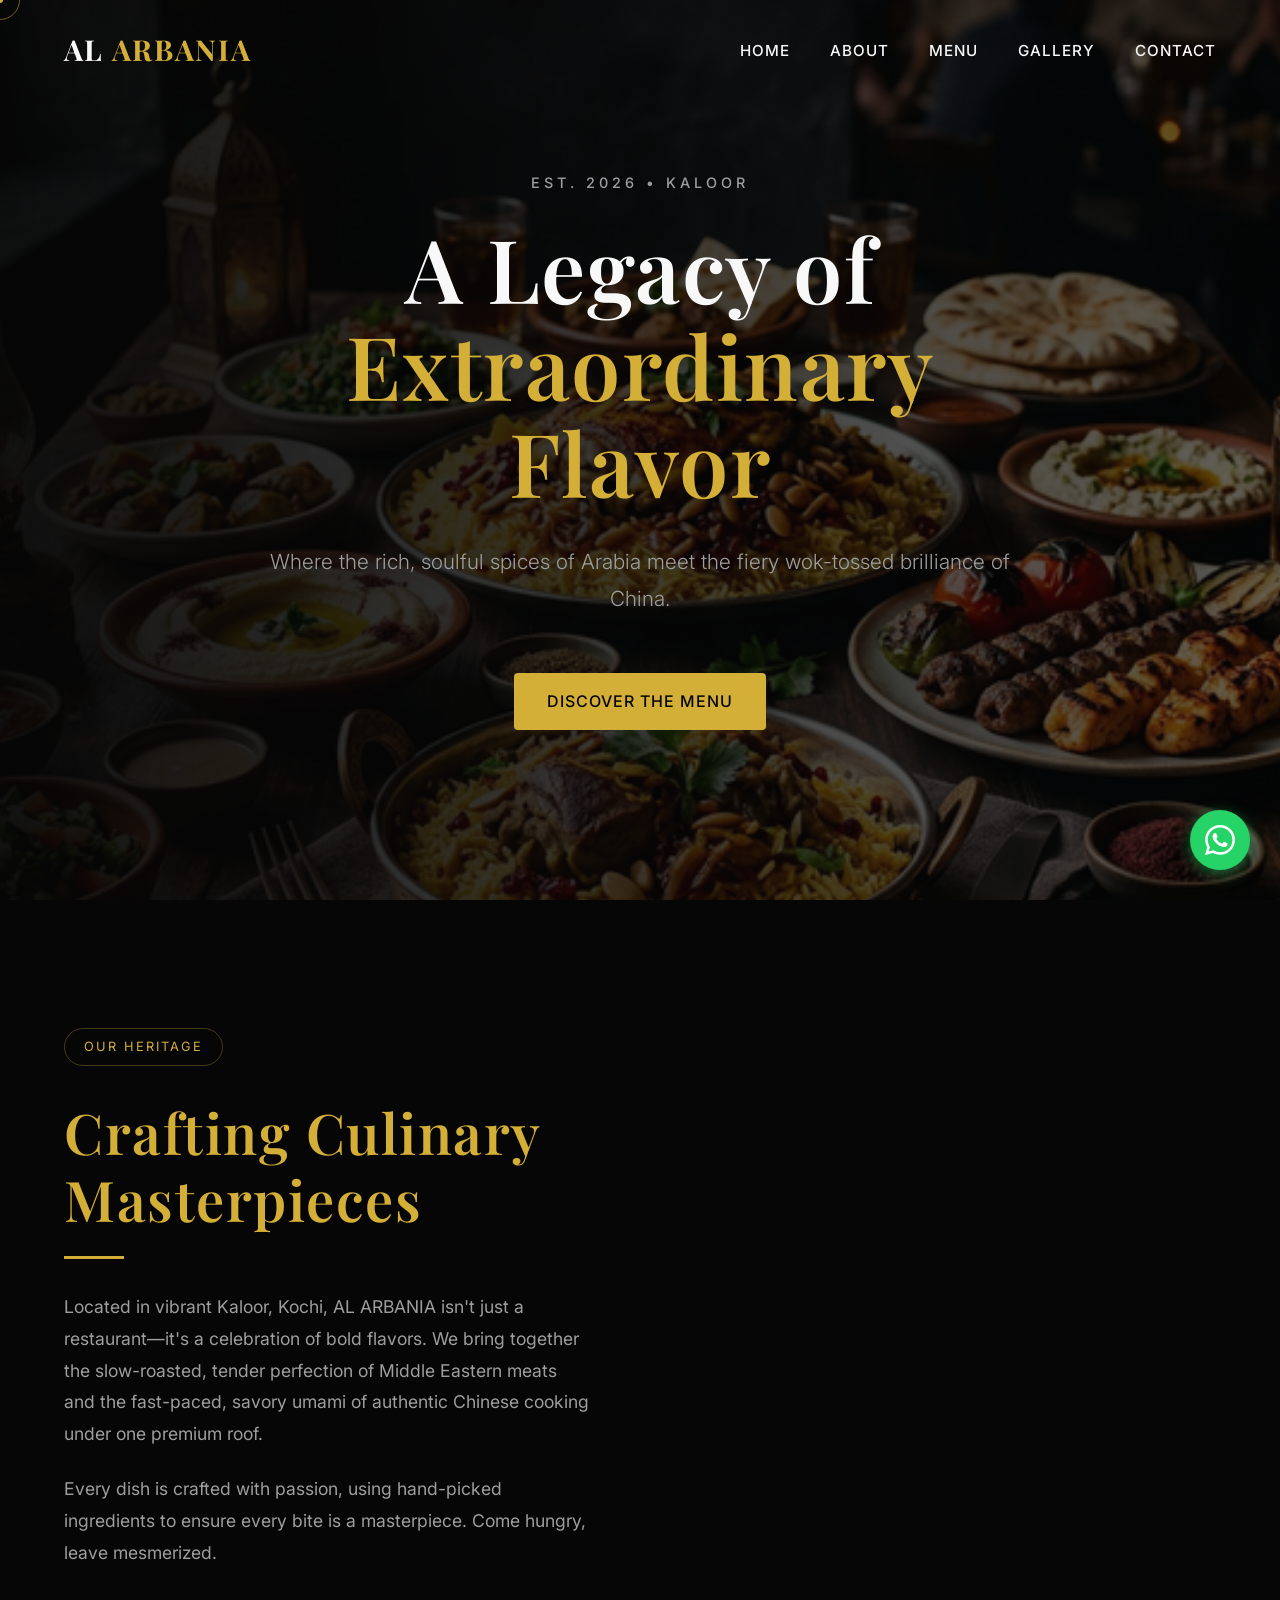
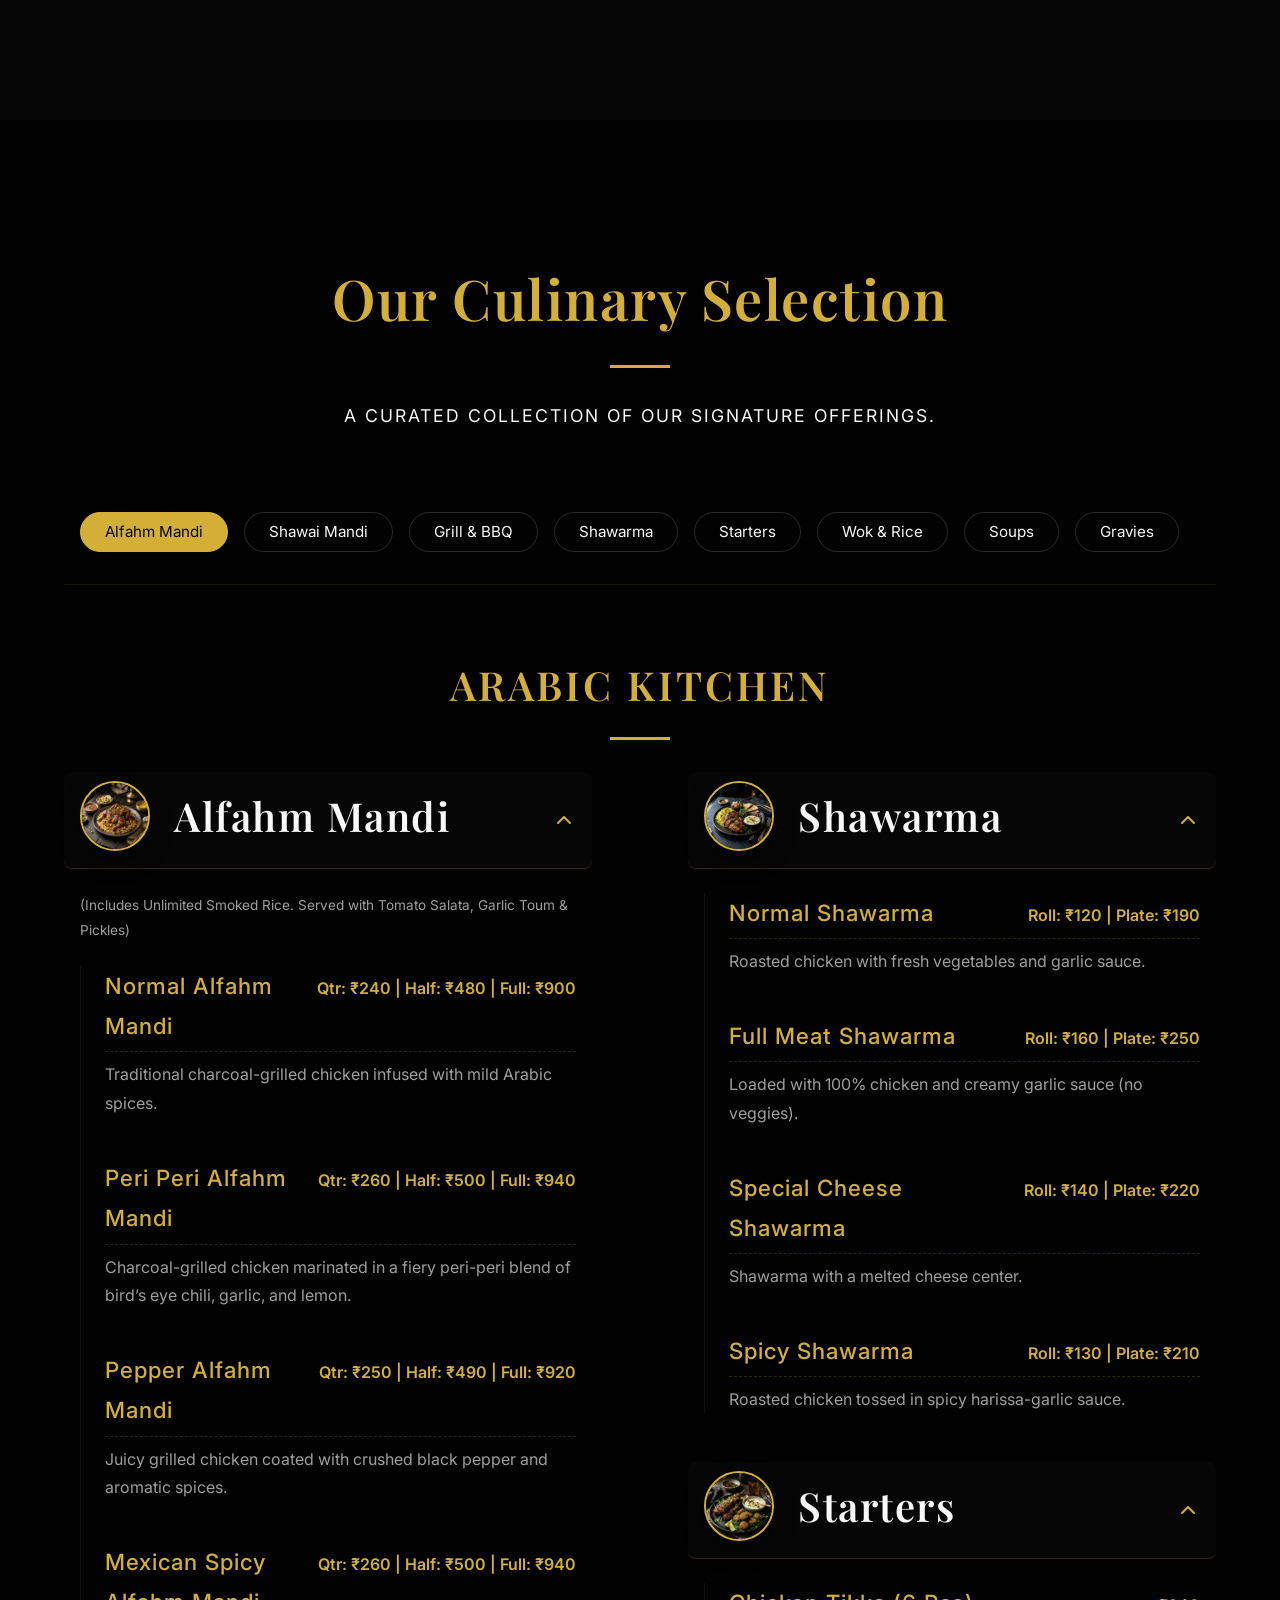
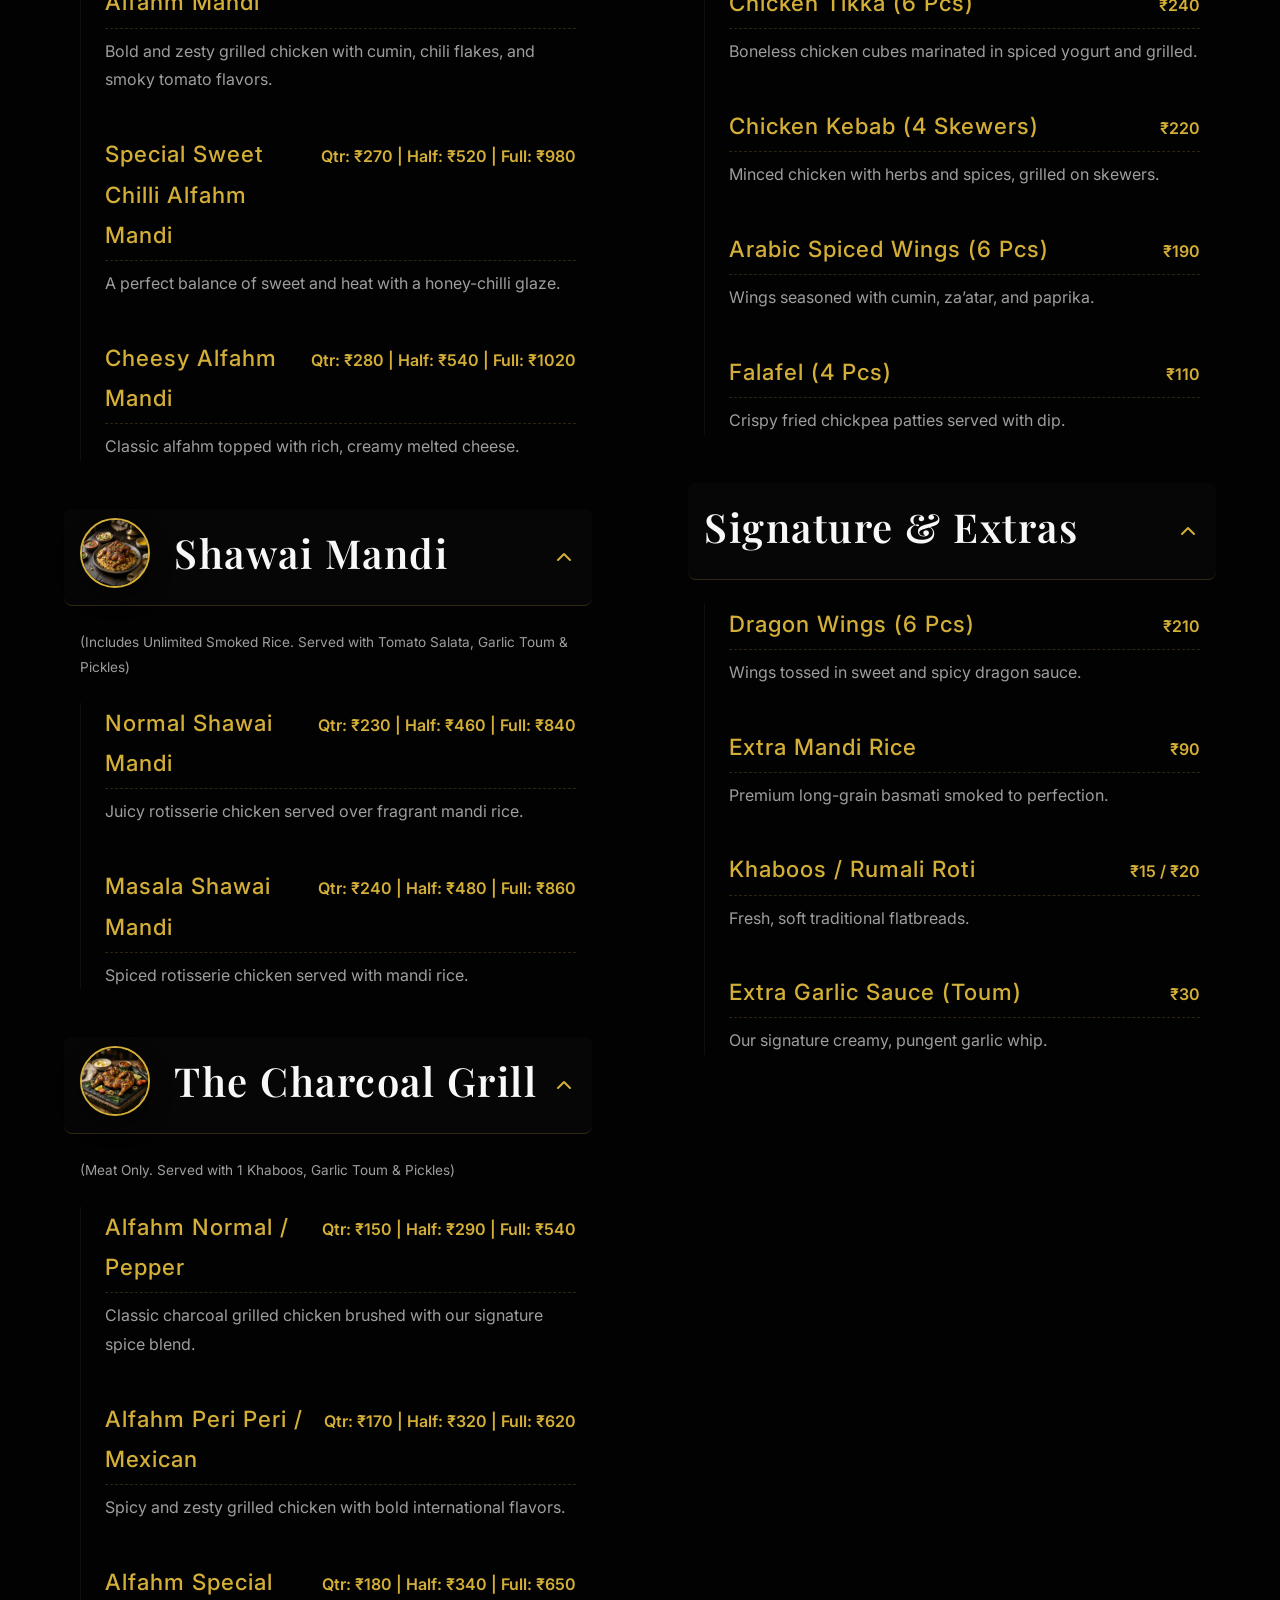
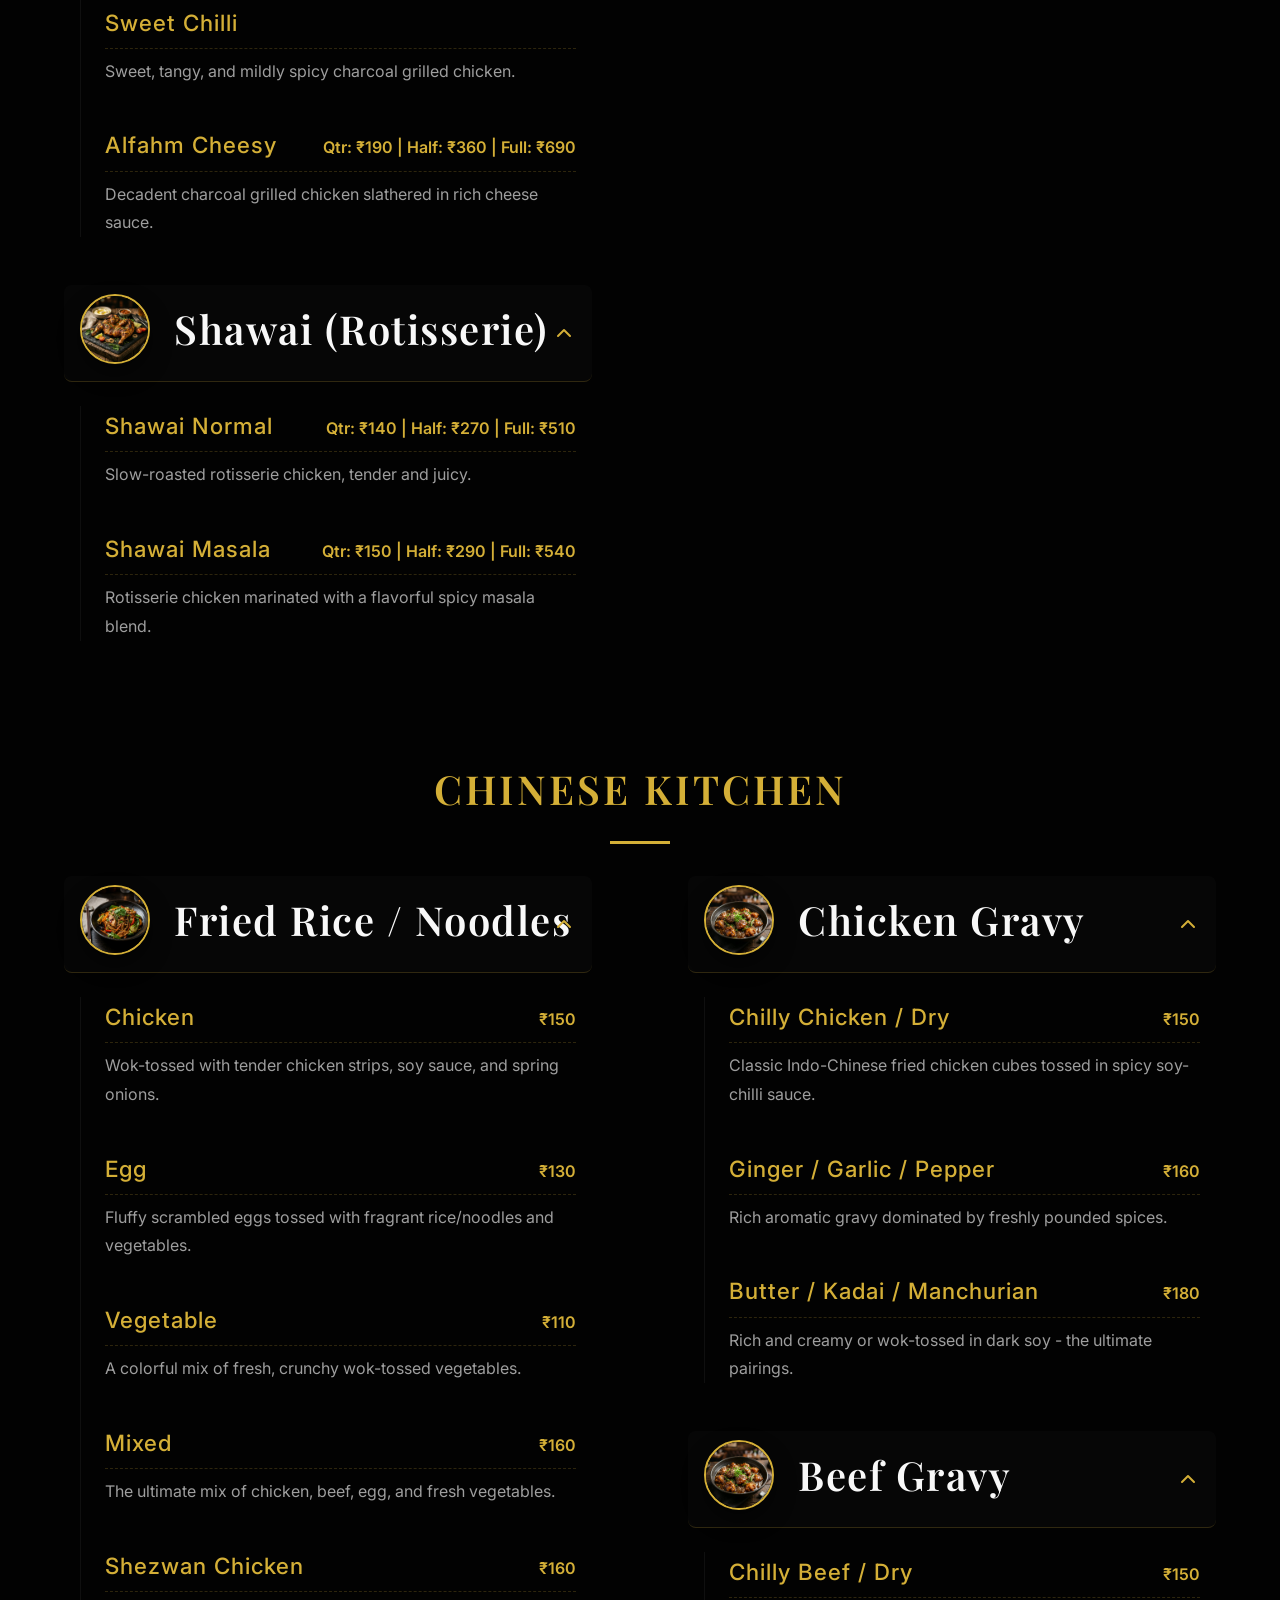
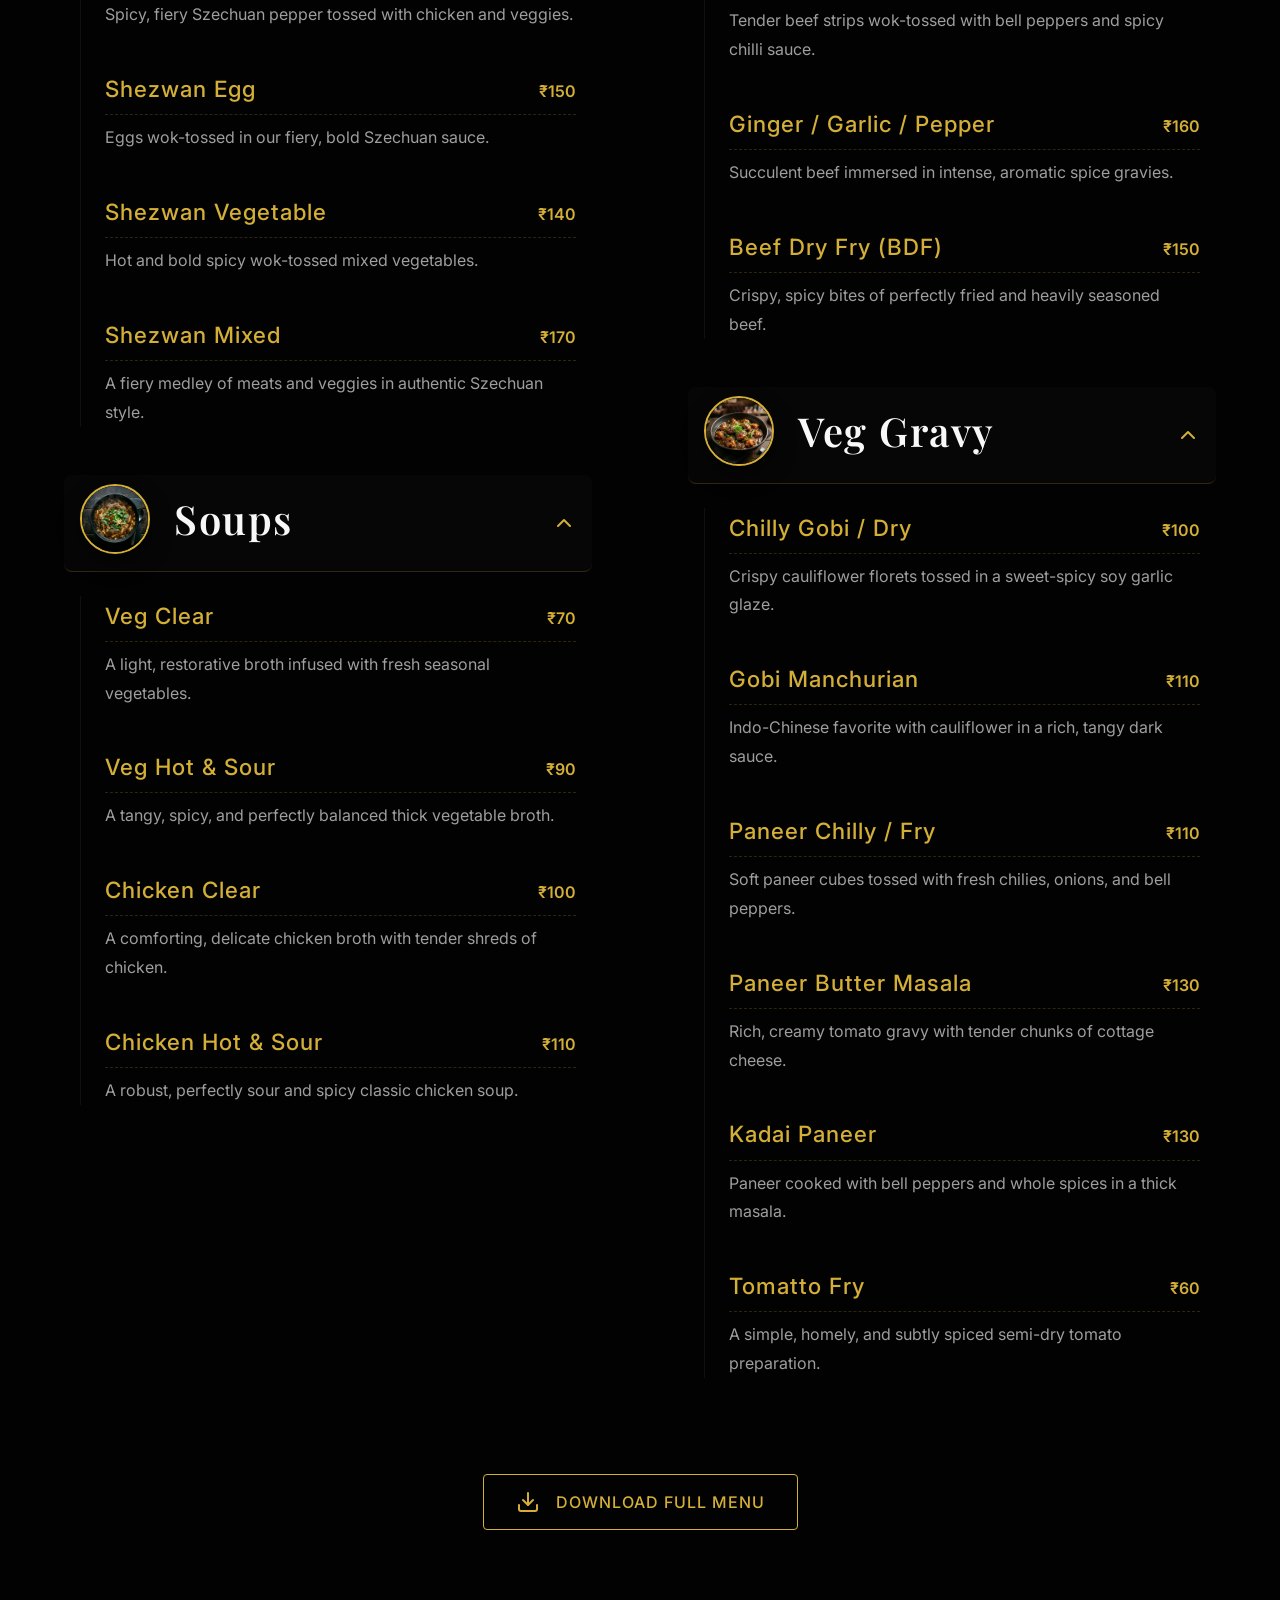
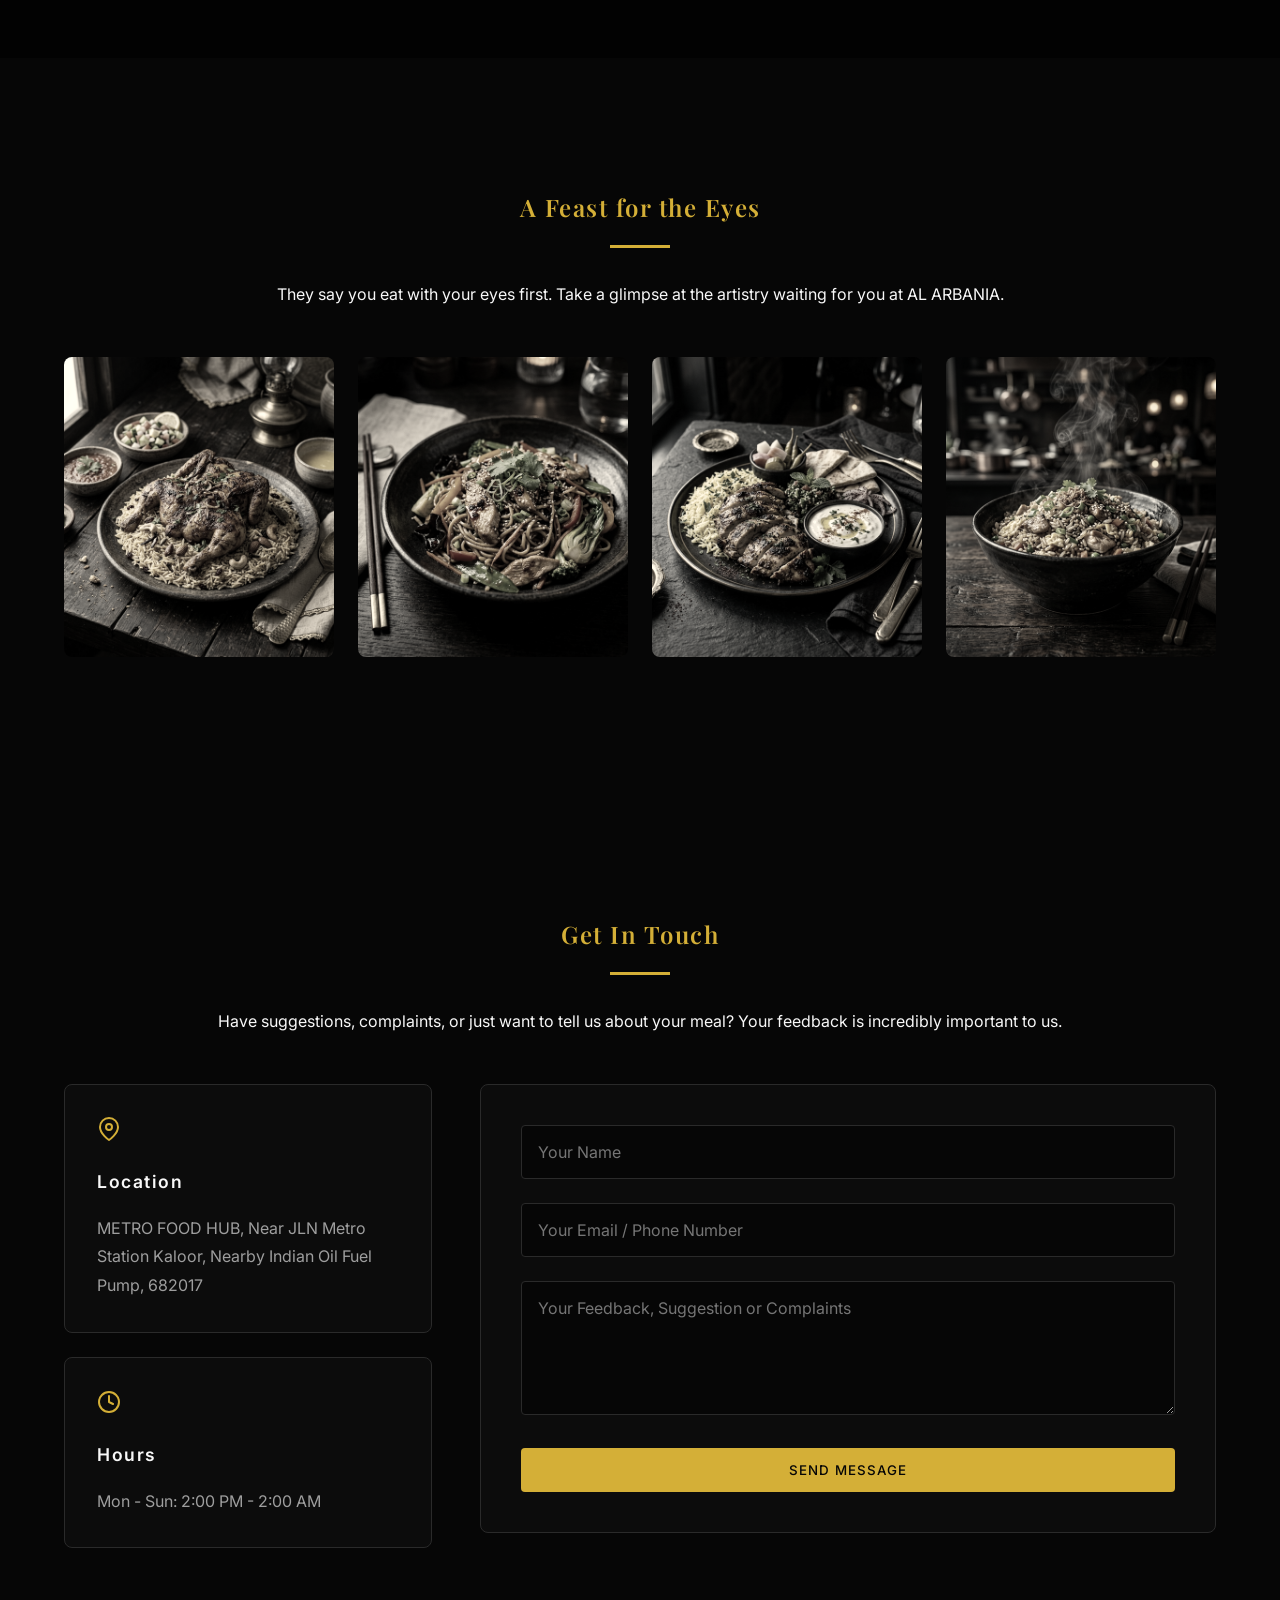
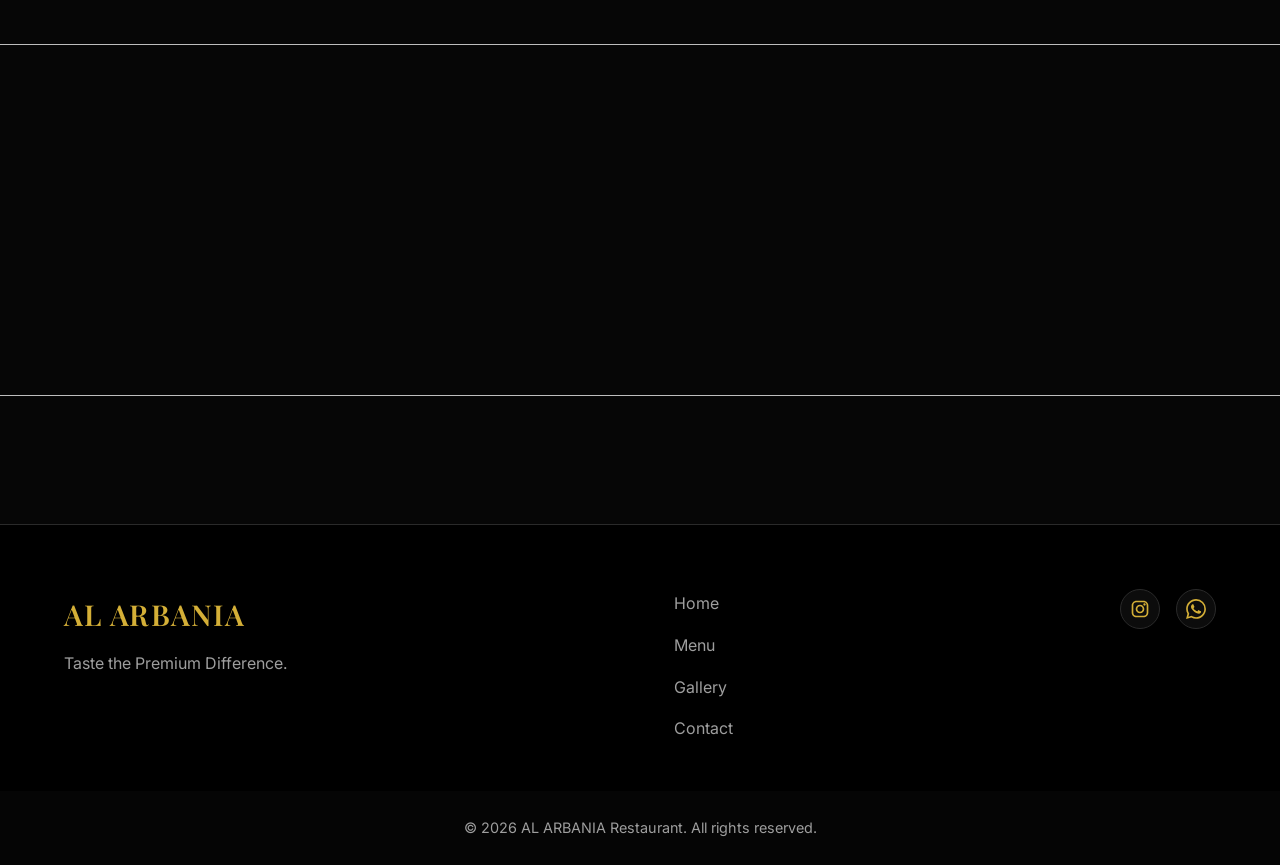
==== commit fd7a0dd1: "feat: update contact form copy and refine mobile layout for interactive menu navigation" ====
--- a/index.html
+++ b/index.html
@@ -726,7 +726,8 @@
         <div class="container text-center">
             <h2 class="scroll-reveal">Get In Touch</h2>
             <div class="divider mx-auto"></div>
-            <p class="scroll-reveal delay-1">Visit us in Kaloor, Kochi, or drop us a message below.</p>
+            <p class="scroll-reveal delay-1">Have suggestions, complaints, or just want to tell us about your meal? Your
+                feedback is incredibly important to us.</p>
 
             <div class="contact-grid mt-5">
                 <div class="contact-info scroll-reveal">
@@ -779,8 +780,8 @@
                                     placeholder="Your Email / Phone Number">
                             </div>
                             <div class="form-group">
-                                <textarea name="entry.2093662916" id="message" rows="5" placeholder="Your Message"
-                                    required></textarea>
+                                <textarea name="entry.2093662916" id="message" rows="5"
+                                    placeholder="Your Feedback, Suggestion or Complaints" required></textarea>
                             </div>
                             <button type="submit" class="btn btn-primary btn-block">Send Message</button>
                         </form>
@@ -855,11 +856,11 @@
 
     <!-- Interactive Menu Upgrades -->
     <script>
-    document.addEventListener("DOMContentLoaded", function() {
-        // 1. Inject Quick Jump Nav
-        const menuHeader = document.querySelector('.menu-section-header');
-        if (menuHeader) {
-            const jumpNavHTML = `
+        document.addEventListener("DOMContentLoaded", function () {
+            // 1. Inject Quick Jump Nav
+            const menuHeader = document.querySelector('.menu-section-header');
+            if (menuHeader) {
+                const jumpNavHTML = `
                 <div class="quick-jump-nav scroll-reveal">
                     <button onclick="scrollToCat('Alfahm Mandi', this)" class="jump-pill active">Alfahm Mandi</button>
                     <button onclick="scrollToCat('Shawai Mandi', this)" class="jump-pill">Shawai Mandi</button>
@@ -871,80 +872,80 @@
                     <button onclick="scrollToCat('Gravy', this)" class="jump-pill">Gravies</button>
                 </div>
             `;
-            menuHeader.insertAdjacentHTML('beforebegin', jumpNavHTML);
-        }
-        
-        // 2. Build Accordions dynamically
-        const categoryHeaders = document.querySelectorAll('.category-header');
-        const chevronSVG = `<svg class="chevron-icon" xmlns="http://www.w3.org/2000/svg" width="24" height="24" viewBox="0 0 24 24" fill="none" stroke="currentColor" stroke-width="2" stroke-linecap="round" stroke-linejoin="round"><polyline points="6 9 12 15 18 9"></polyline></svg>`;
-        
-        categoryHeaders.forEach((header) => {
-            header.classList.add('accordion-header');
-            header.innerHTML += chevronSVG;
-            
-            // Create content wrapper
-            let contentDiv = document.createElement('div');
-            contentDiv.className = 'accordion-content';
-            
-            // Move siblings into wrapper
-            let sibling = header.nextElementSibling;
-            while(sibling && (sibling.tagName === 'P' || sibling.tagName === 'UL')) {
-                let next = sibling.nextElementSibling;
-                contentDiv.appendChild(sibling);
-                sibling = next;
+                menuHeader.insertAdjacentHTML('beforebegin', jumpNavHTML);
             }
-            header.parentNode.insertBefore(contentDiv, header.nextSibling);
-
-            // Toggle logic
-            header.addEventListener('click', () => {
-                const isActive = header.classList.contains('active');
-                if (!isActive) {
+
+            // 2. Build Accordions dynamically
+            const categoryHeaders = document.querySelectorAll('.category-header');
+            const chevronSVG = `<svg class="chevron-icon" xmlns="http://www.w3.org/2000/svg" width="24" height="24" viewBox="0 0 24 24" fill="none" stroke="currentColor" stroke-width="2" stroke-linecap="round" stroke-linejoin="round"><polyline points="6 9 12 15 18 9"></polyline></svg>`;
+
+            categoryHeaders.forEach((header) => {
+                header.classList.add('accordion-header');
+                header.innerHTML += chevronSVG;
+
+                // Create content wrapper
+                let contentDiv = document.createElement('div');
+                contentDiv.className = 'accordion-content';
+
+                // Move siblings into wrapper
+                let sibling = header.nextElementSibling;
+                while (sibling && (sibling.tagName === 'P' || sibling.tagName === 'UL')) {
+                    let next = sibling.nextElementSibling;
+                    contentDiv.appendChild(sibling);
+                    sibling = next;
+                }
+                header.parentNode.insertBefore(contentDiv, header.nextSibling);
+
+                // Toggle logic
+                header.addEventListener('click', () => {
+                    const isActive = header.classList.contains('active');
+                    if (!isActive) {
+                        header.classList.add('active');
+                        contentDiv.classList.add('active');
+                        contentDiv.style.maxHeight = contentDiv.scrollHeight + 100 + "px"; // Account for possible padding/images
+                    } else {
+                        header.classList.remove('active');
+                        contentDiv.classList.remove('active');
+                        contentDiv.style.maxHeight = "0px";
+                    }
+                });
+
+                // Open everything natively on Desktop, keep closed on Mobile
+                if (window.innerWidth > 768) {
                     header.classList.add('active');
                     contentDiv.classList.add('active');
-                    contentDiv.style.maxHeight = contentDiv.scrollHeight + 100 + "px"; // Account for possible padding/images
-                } else {
-                    header.classList.remove('active');
-                    contentDiv.classList.remove('active');
-                    contentDiv.style.maxHeight = "0px";
+                    contentDiv.style.maxHeight = "3000px"; // Arbitrary large height for desktop
                 }
             });
-            
-            // Open everything natively on Desktop, keep closed on Mobile
-            if (window.innerWidth > 768) {
-                header.classList.add('active');
-                contentDiv.classList.add('active');
-                contentDiv.style.maxHeight = "3000px"; // Arbitrary large height for desktop
-            }
+
+            // 3. Quick Jump Scroll Function
+            window.scrollToCat = function (name, btn) {
+                let headers = Array.from(document.querySelectorAll('.category-header h3'));
+                let target = headers.find(h => h.textContent.includes(name));
+
+                if (target) {
+                    let headerElement = target.closest('.category-header');
+
+                    // Highlight Pill
+                    if (btn) {
+                        document.querySelectorAll('.jump-pill').forEach(b => b.classList.remove('active'));
+                        btn.classList.add('active');
+                        // Scroll the pill nav horizontally to keep it in view
+                        btn.scrollIntoView({ behavior: 'smooth', block: 'nearest', inline: 'center' });
+                    }
+
+                    // Open accordion if closed
+                    if (!headerElement.classList.contains('active')) {
+                        headerElement.click();
+                    }
+
+                    // Calculate scroll position factoring in the sticky header height (pill nav height ~70px)
+                    const yOffset = -80;
+                    const y = headerElement.getBoundingClientRect().top + window.pageYOffset + yOffset;
+                    window.scrollTo({ top: y, behavior: 'smooth' });
+                }
+            };
         });
-
-        // 3. Quick Jump Scroll Function
-        window.scrollToCat = function(name, btn) {
-            let headers = Array.from(document.querySelectorAll('.category-header h3'));
-            let target = headers.find(h => h.textContent.includes(name));
-            
-            if (target) {
-                let headerElement = target.closest('.category-header');
-                
-                // Highlight Pill
-                if (btn) {
-                    document.querySelectorAll('.jump-pill').forEach(b => b.classList.remove('active'));
-                    btn.classList.add('active');
-                    // Scroll the pill nav horizontally to keep it in view
-                    btn.scrollIntoView({ behavior: 'smooth', block: 'nearest', inline: 'center' });
-                }
-                
-                // Open accordion if closed
-                if (!headerElement.classList.contains('active')) {
-                    headerElement.click();
-                }
-                
-                // Calculate scroll position factoring in the sticky header height (pill nav height ~70px)
-                const yOffset = -80; 
-                const y = headerElement.getBoundingClientRect().top + window.pageYOffset + yOffset;
-                window.scrollTo({top: y, behavior: 'smooth'});
-            }
-        };
-    });
     </script>
     <script src="script.js"></script>
 </body>
--- a/styles.css
+++ b/styles.css
@@ -968,8 +968,11 @@
     .about-text h2 { font-size: 2rem; }
     .parallax-img-container { height: 400px; }
     
+    /* Interactive Mobile Rescaling */
+    .jump-pill { padding: 0.4rem 1rem; font-size: 0.85rem; }
+
     /* Contact Specific */
-    .contact-grid { gap: 2rem; }
+    .contact-info { gap: 1.5rem !important; }
     .info-item { padding: 1.5rem; text-align: center; }
     .info-item .gold-icon { margin: 0 auto 1rem auto; display: block; }
     .full-width-map iframe { height: 250px; }
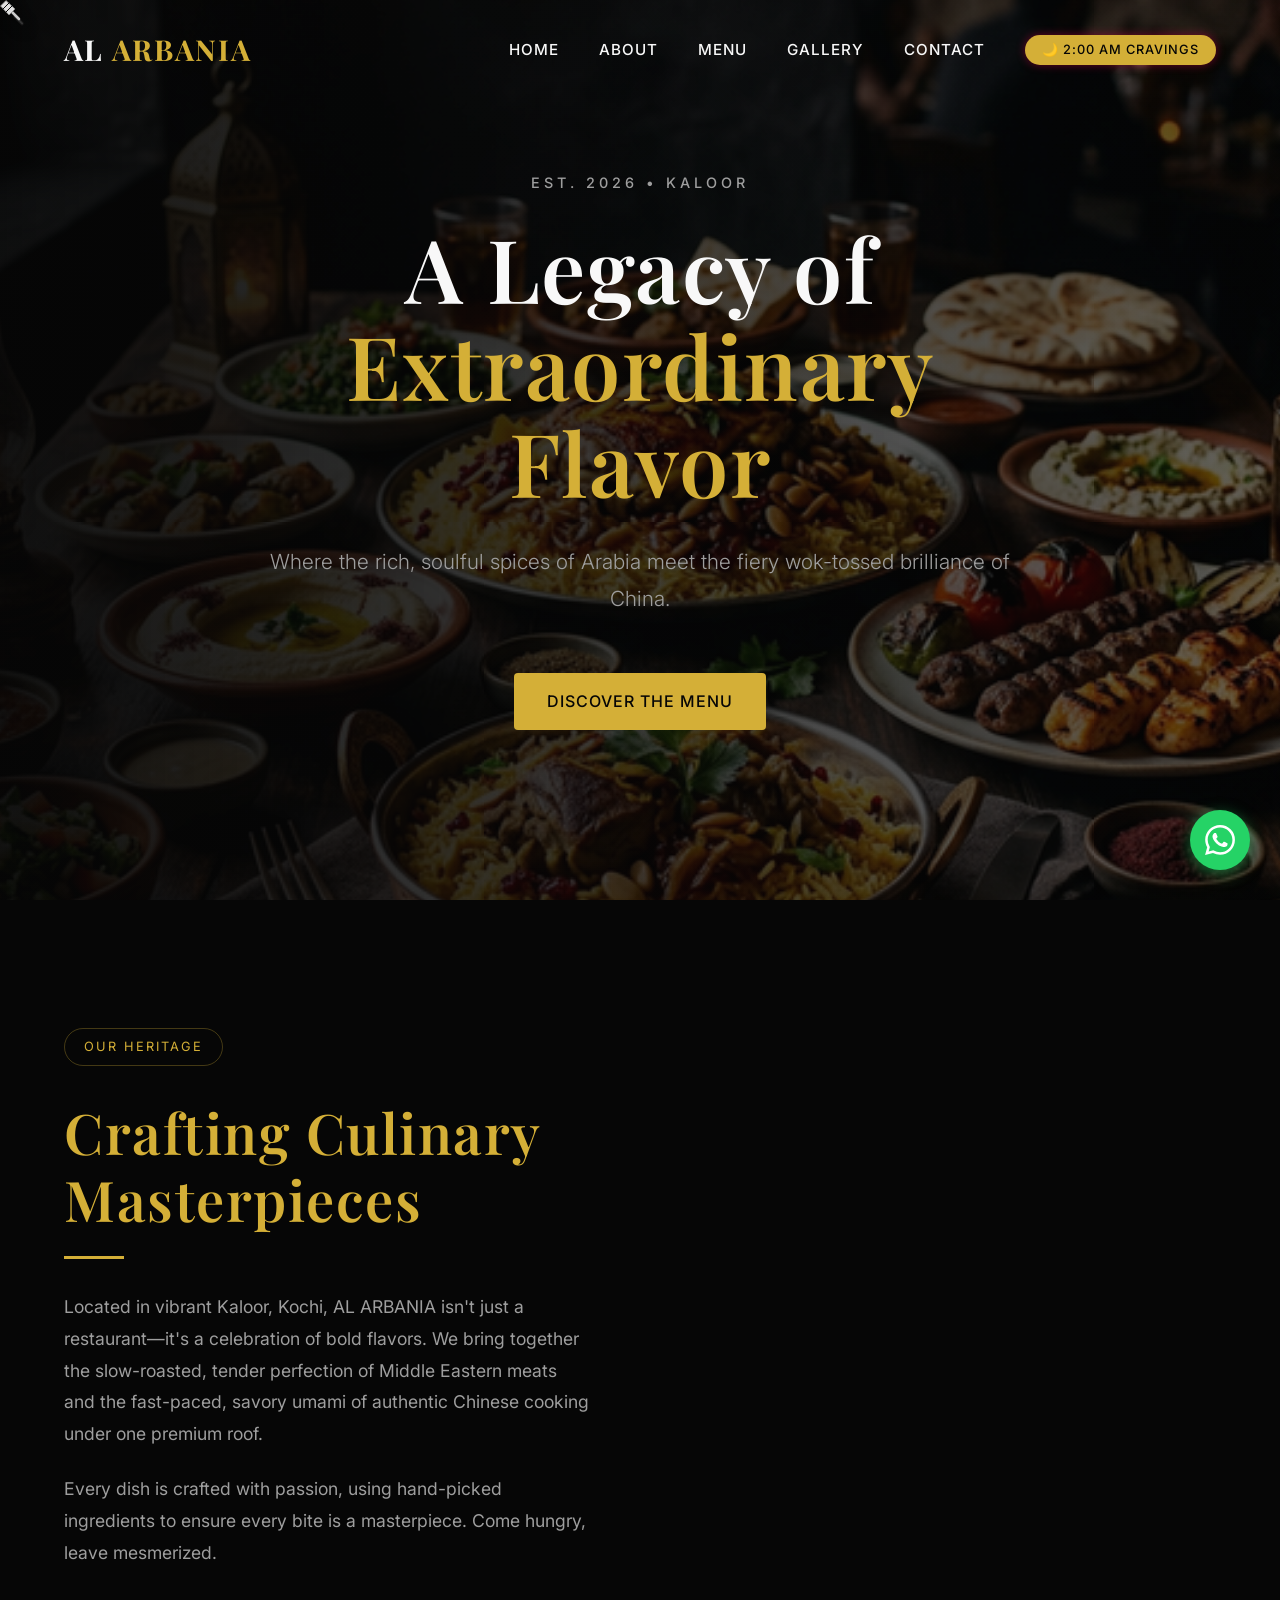
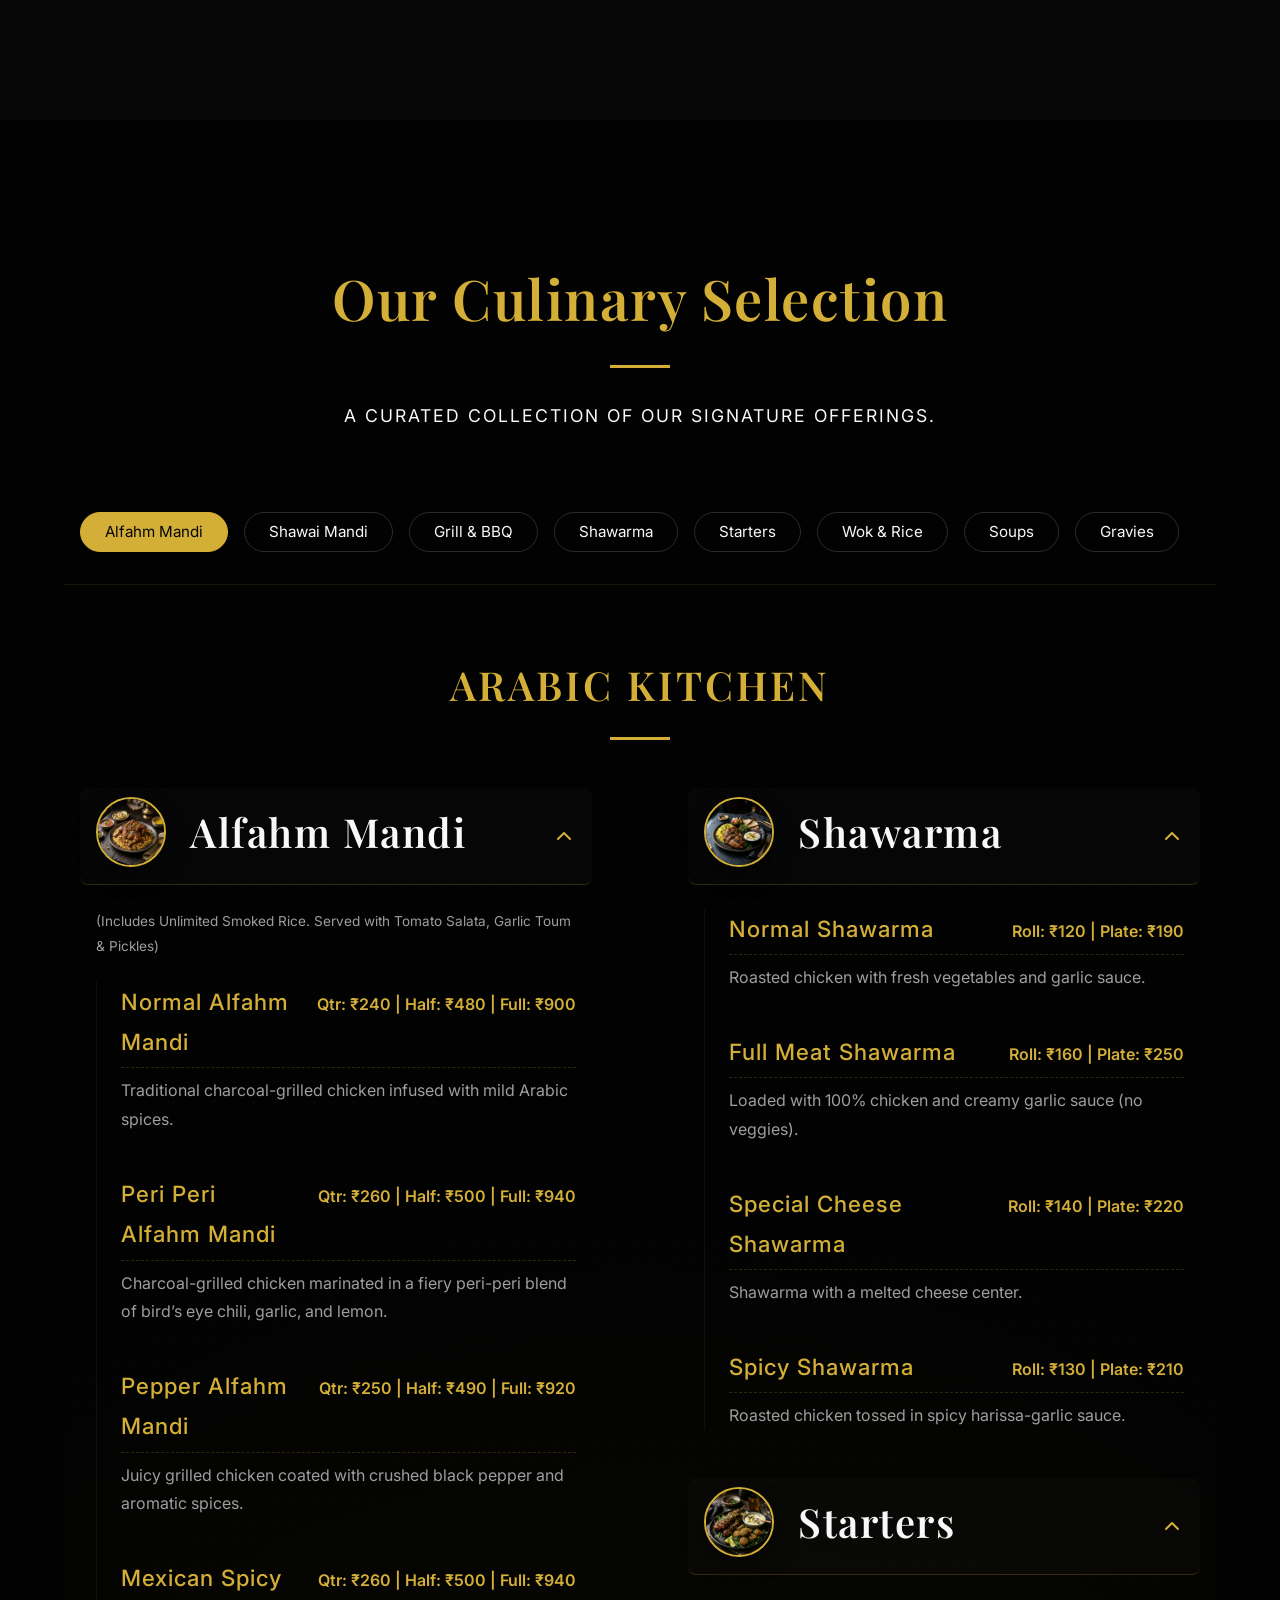
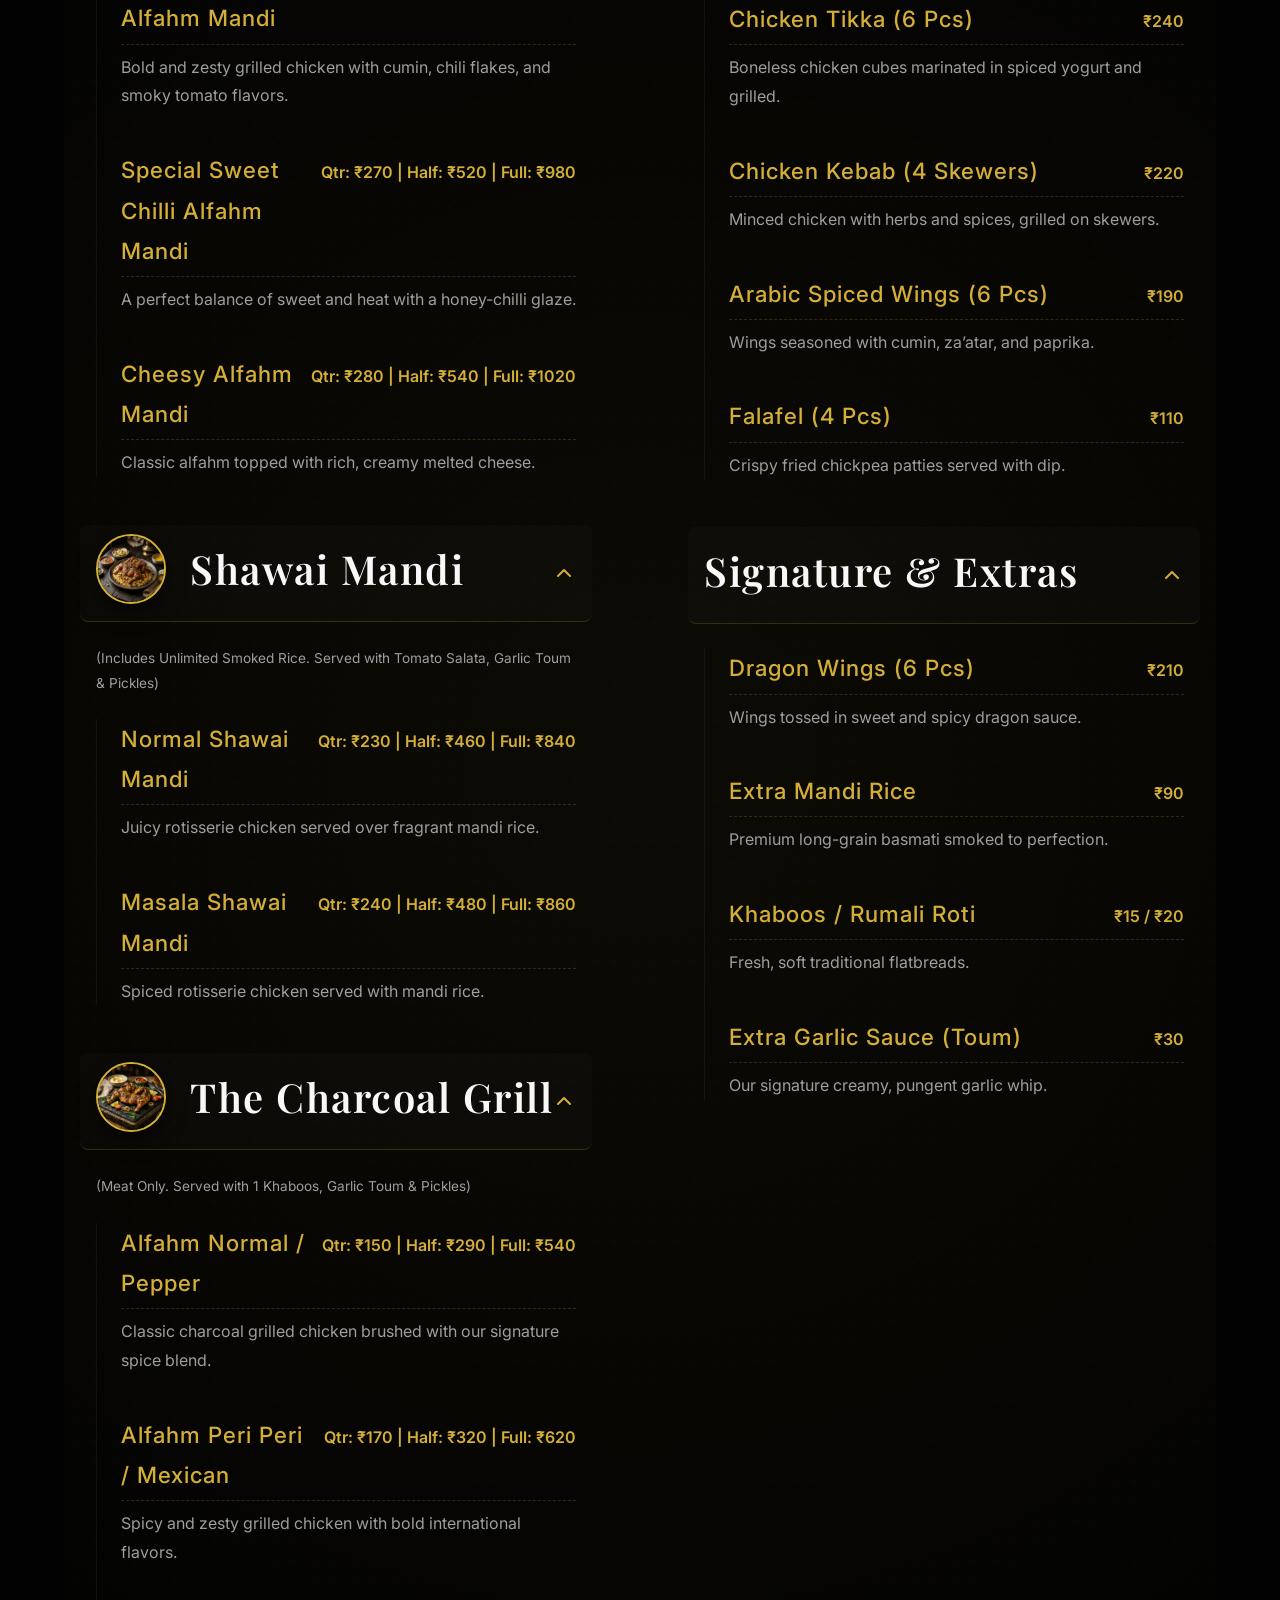
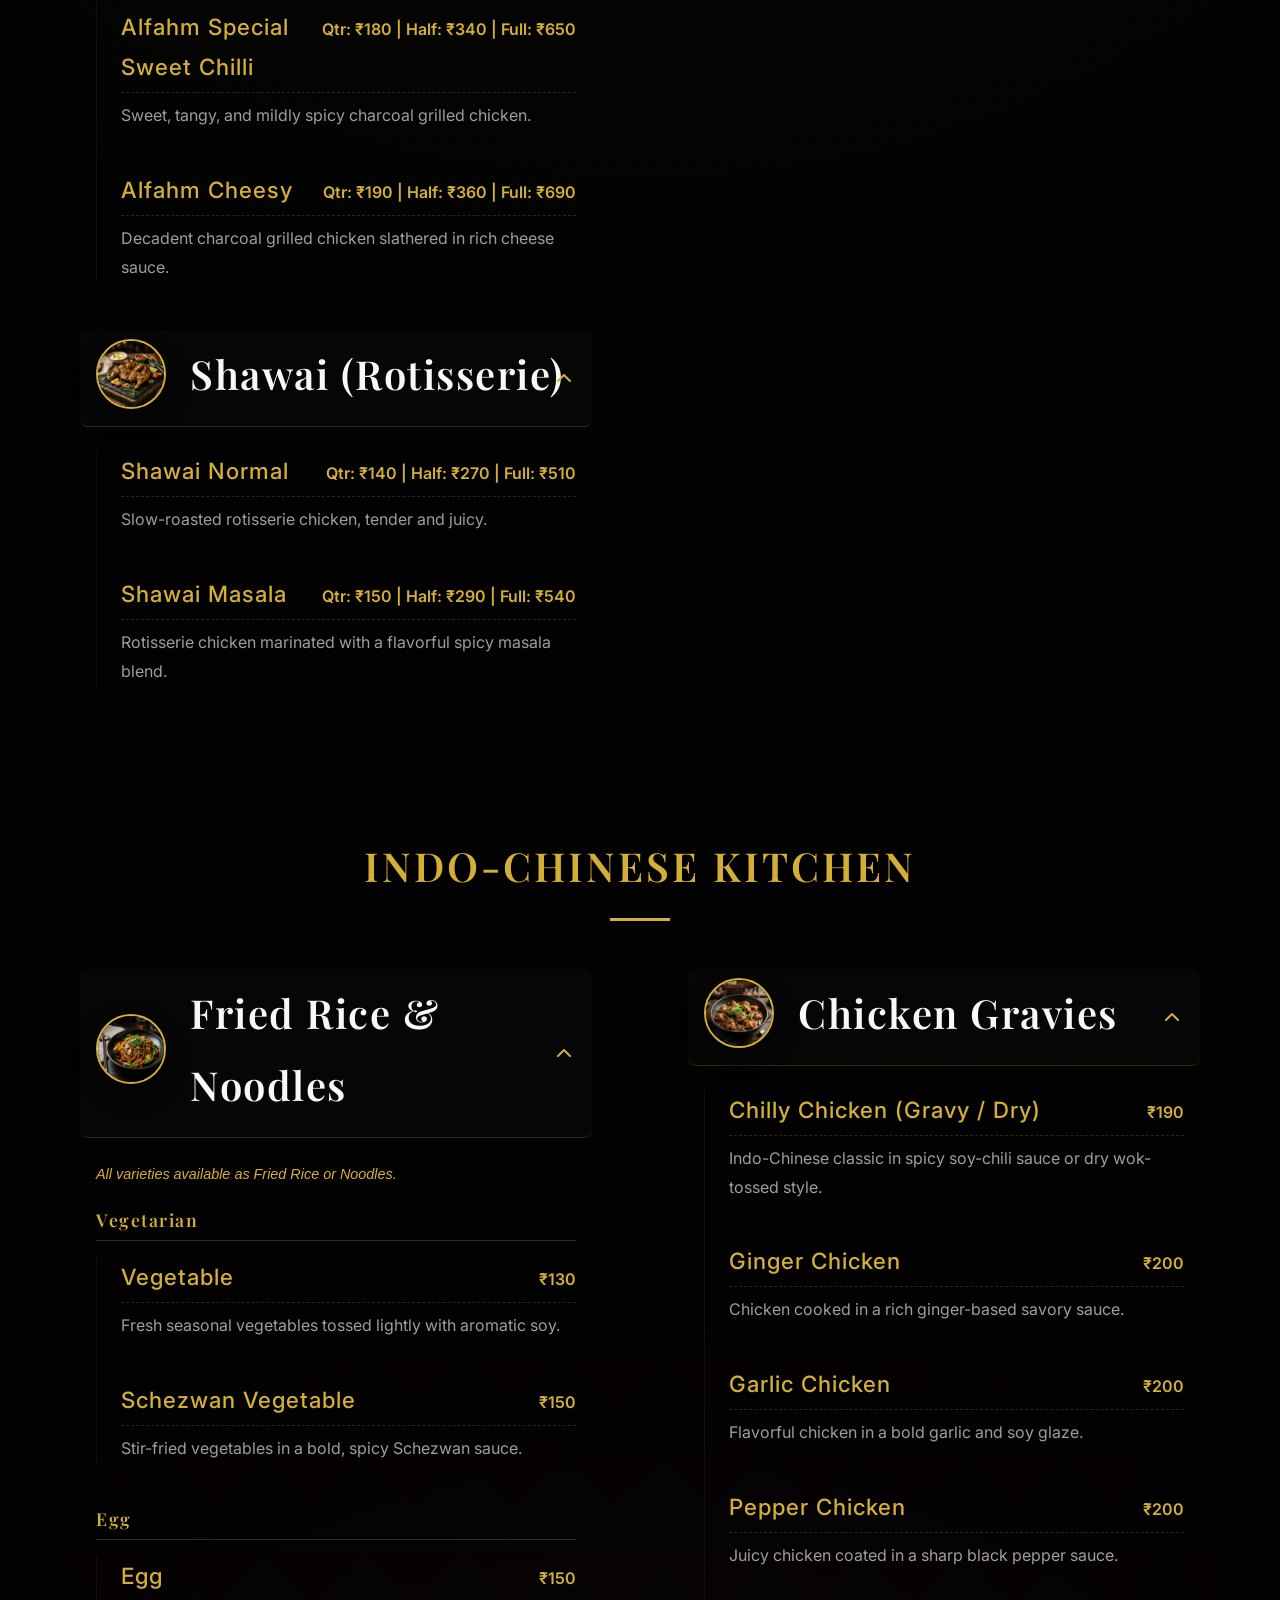
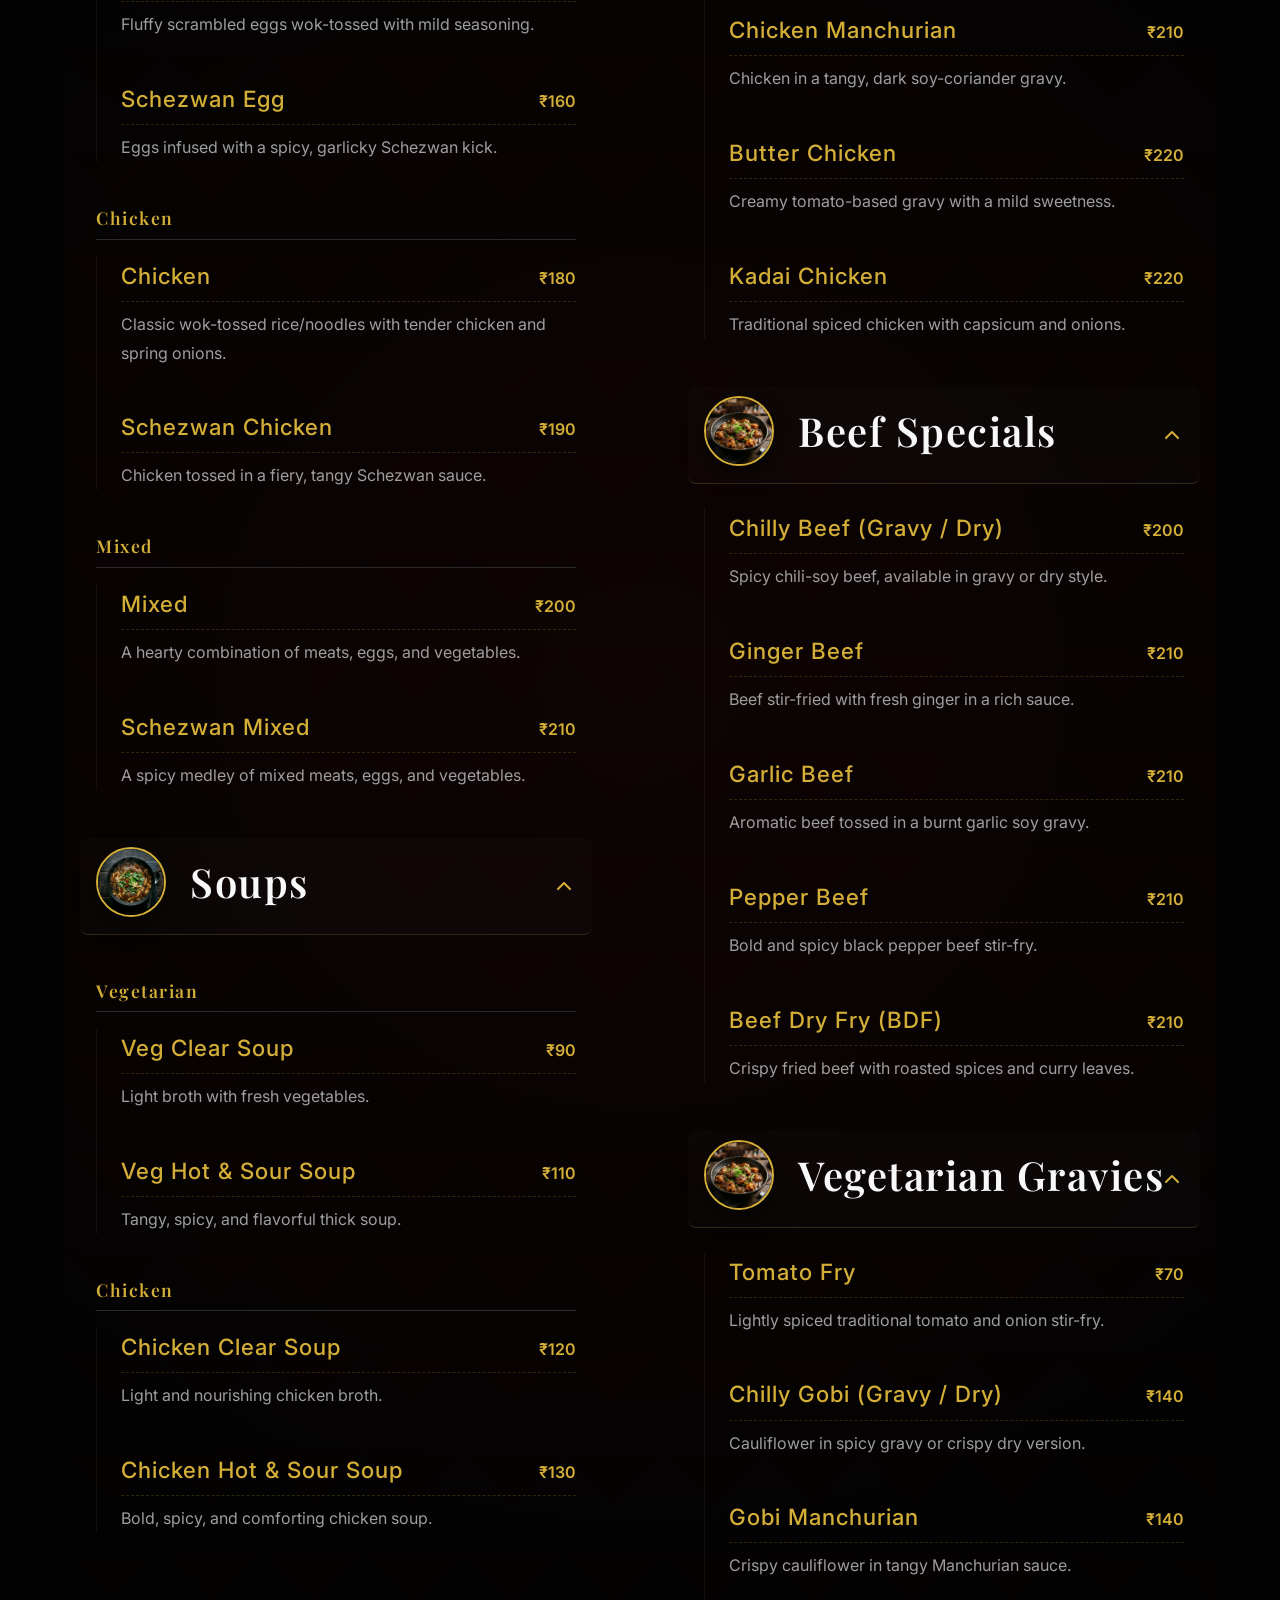
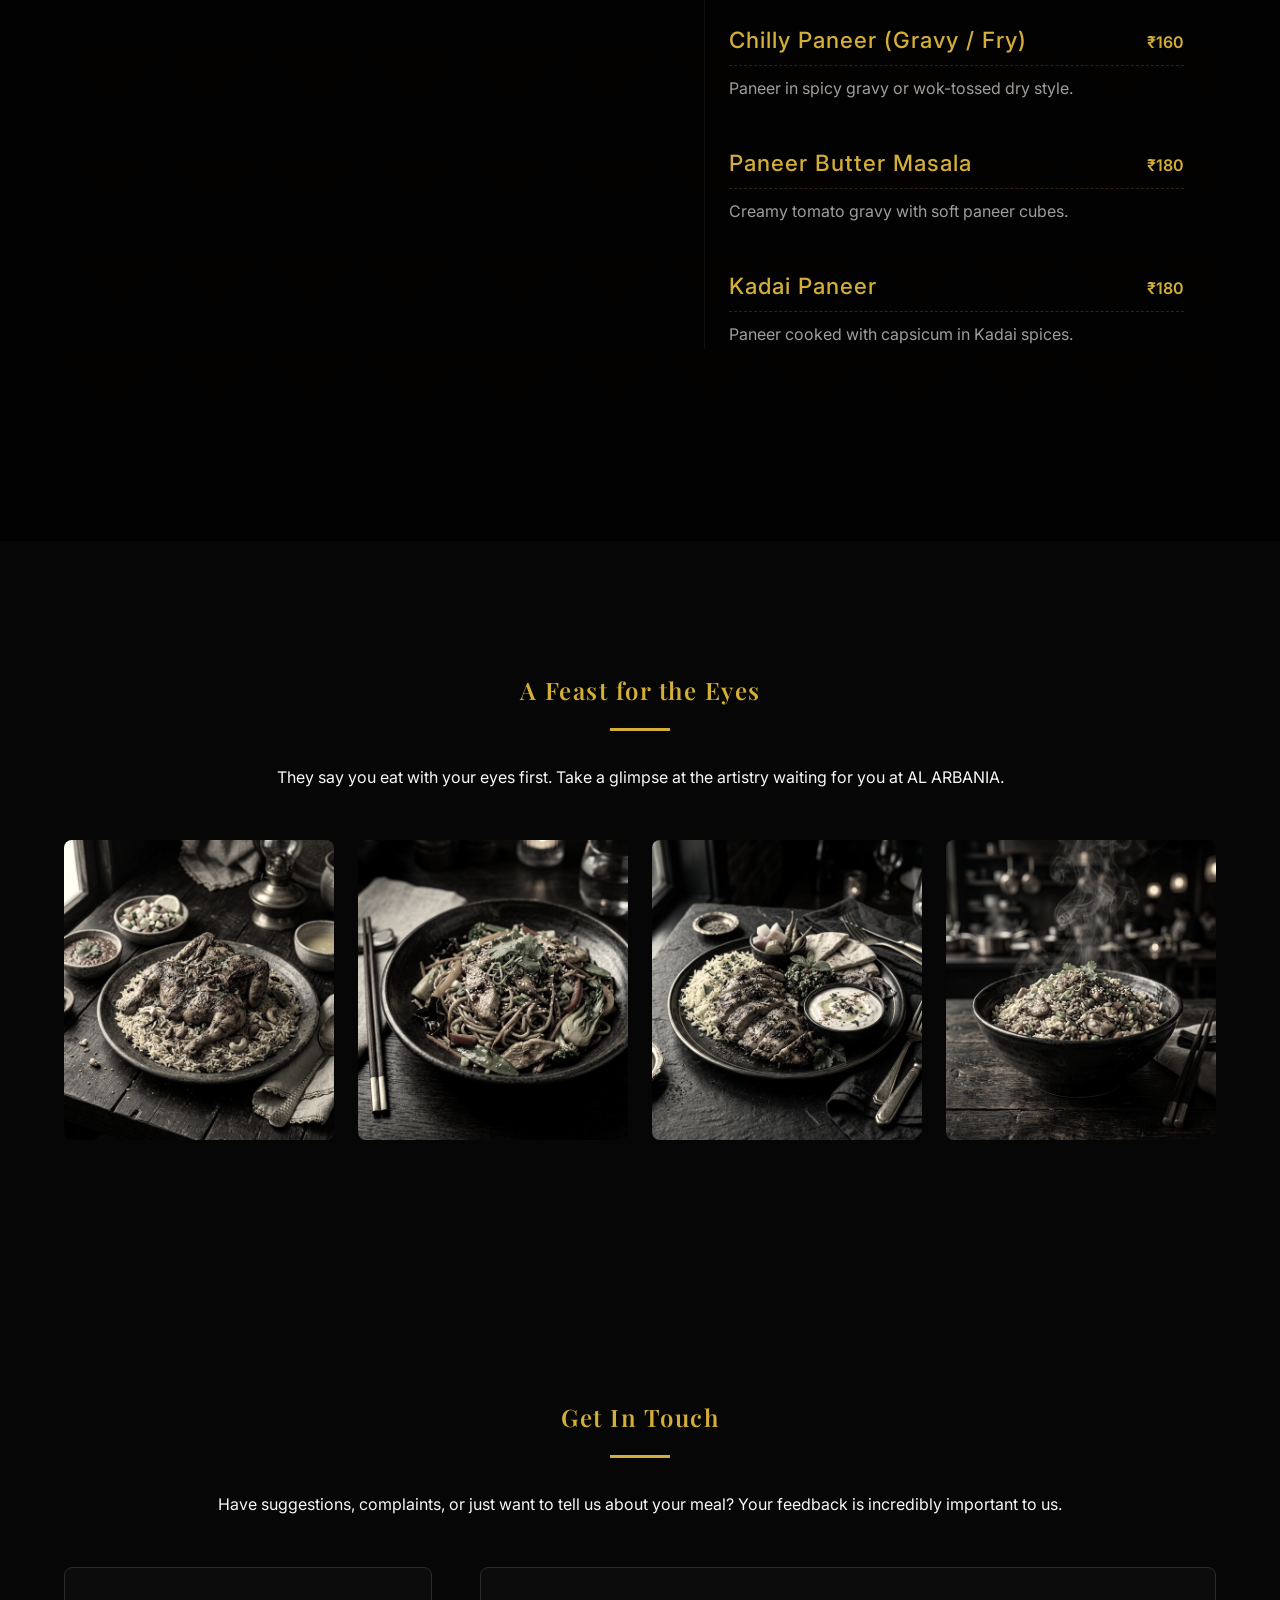
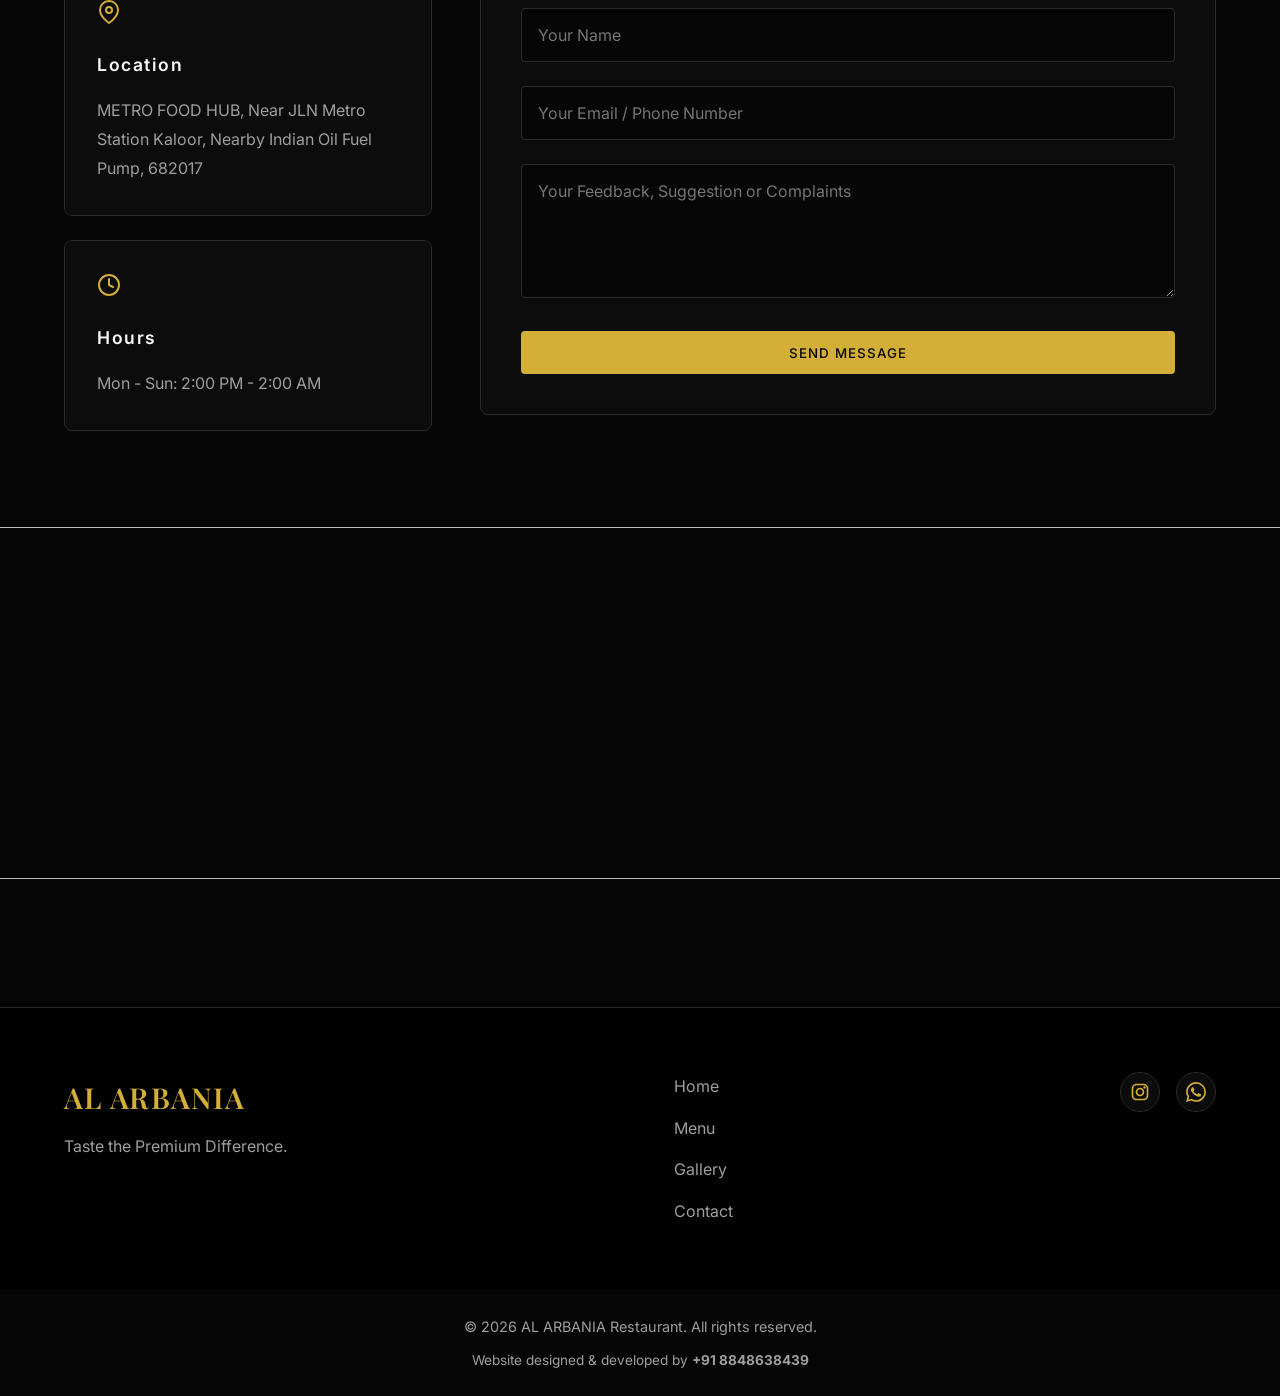
==== commit 629de8ea: "feat: add custom spatula cursor, theme-based menu styling, and a neon mode toggle button" ====
--- a/index.html
+++ b/index.html
@@ -1,4 +1,4 @@
-<!DOCTYPE html>
+﻿<!DOCTYPE html>
 <html lang="en">
 
 <head>
@@ -15,9 +15,19 @@
 </head>
 
 <body>
-    <!-- Custom Cursor -->
-    <div class="cursor-dot" id="cursor-dot"></div>
-    <div class="cursor-outline" id="cursor-outline"></div>
+    <!-- Custom Spatula Cursor -->
+    <svg id="chattakam-cursor" class="chattakam-cursor" xmlns="http://www.w3.org/2000/svg" viewBox="0 0 64 64" fill="none">
+        <!-- Spatula Handle -->
+        <rect x="34" y="24" width="8" height="28" rx="4" transform="rotate(-45 40 40)" fill="#111" />
+        <rect x="36" y="26" width="4" height="24" rx="2" transform="rotate(-45 40 40)" fill="#333" />
+        <!-- Metal rod -->
+        <line x1="24" y1="24" x2="38" y2="38" stroke="#ccc" stroke-width="5" stroke-linecap="round" />
+        <!-- Spatula Head -->
+        <path d="M1 12 L12 1 L30 18 L18 30 Z" fill="#e0e0e0" stroke="#888" stroke-width="1.5" stroke-linejoin="round" />
+        <!-- Slots -->
+        <line x1="6" y1="18" x2="18" y2="6" stroke="var(--color-bg-main)" stroke-width="2" stroke-linecap="round" />
+        <line x1="12" y1="24" x2="24" y2="12" stroke="var(--color-bg-main)" stroke-width="2" stroke-linecap="round" />
+    </svg>
 
     <!-- Navbar -->
     <nav class="navbar">
@@ -31,6 +41,9 @@
                 <li><a href="#menu">Menu</a></li>
                 <li><a href="#gallery">Gallery</a></li>
                 <li><a href="#contact">Contact</a></li>
+                <li class="neon-toggle-container" style="display:flex; align-items:center;">
+                    <button id="neon-toggle" class="btn btn-primary" style="padding: 0.4rem 1rem; font-size: 0.8rem; border-radius: 30px; box-shadow: 0 0 10px rgba(255,0,85,0.4);">🌙 2:00 AM Cravings</button>
+                </li>
             </ul>
             <div class="hamburger">
                 <div class="line"></div>
@@ -89,7 +102,7 @@
                 <div class="divider mx-auto"></div>
             </div>
 
-            <div class="menu-grid">
+            <div class="menu-grid theme-arabic" style="border-radius: 12px; padding: 1rem;">
                 <!-- Column 1: Mandi & Grill -->
                 <div class="menu-category scroll-reveal">
 
@@ -401,298 +414,114 @@
                 </div>
             </div>
 
-            <!-- Chinese Kitchen Section -->
-            <div class="menu-section-header scroll-reveal">
-                <h3>Chinese Kitchen</h3>
+                        <!-- Indo-Chinese Kitchen Section -->
+            <div class="menu-section-header scroll-reveal" style="margin-top: 5rem;" id="indo-chinese">
+                <h3>Indo-Chinese Kitchen</h3>
                 <div class="divider mx-auto"></div>
             </div>
 
-            <div class="menu-grid">
-                <!-- Column 1: Noodles & Soups -->
+            <div class="menu-grid theme-chinese" style="border-radius: 12px; padding: 1rem;">
+                <!-- Column 1: Rice, Noodles, Soups -->
                 <div class="menu-category scroll-reveal">
 
-                    <!-- Fried Rice / Noodles -->
-                    <div class="category-header" style="margin-bottom: 1.5rem; padding-bottom: 1rem;">
-                        <img src="images/noodles_dish.png" alt="Wok & Bowls" class="category-img"
-                            style="width: 70px; height: 70px;">
-                        <h3>Fried Rice / Noodles</h3>
-                    </div>
-                    <ul class="dish-list mb-5">
-                        <li>
-                            <div class="dish-info">
-                                <div class="dish-header">
-                                    <h4>Chicken</h4>
-                                    <span class="dish-price">₹150</span>
-                                </div>
-                                <p>Wok-tossed with tender chicken strips, soy sauce, and spring onions.</p>
-                            </div>
-                        </li>
-                        <li>
-                            <div class="dish-info">
-                                <div class="dish-header">
-                                    <h4>Egg</h4>
-                                    <span class="dish-price">₹130</span>
-                                </div>
-                                <p>Fluffy scrambled eggs tossed with fragrant rice/noodles and vegetables.</p>
-                            </div>
-                        </li>
-                        <li>
-                            <div class="dish-info">
-                                <div class="dish-header">
-                                    <h4>Vegetable</h4>
-                                    <span class="dish-price">₹110</span>
-                                </div>
-                                <p>A colorful mix of fresh, crunchy wok-tossed vegetables.</p>
-                            </div>
-                        </li>
-                        <li>
-                            <div class="dish-info">
-                                <div class="dish-header">
-                                    <h4>Mixed</h4>
-                                    <span class="dish-price">₹160</span>
-                                </div>
-                                <p>The ultimate mix of chicken, beef, egg, and fresh vegetables.</p>
-                            </div>
-                        </li>
-                        <li>
-                            <div class="dish-info">
-                                <div class="dish-header">
-                                    <h4>Shezwan Chicken</h4>
-                                    <span class="dish-price">₹160</span>
-                                </div>
-                                <p>Spicy, fiery Szechuan pepper tossed with chicken and veggies.</p>
-                            </div>
-                        </li>
-                        <li>
-                            <div class="dish-info">
-                                <div class="dish-header">
-                                    <h4>Shezwan Egg</h4>
-                                    <span class="dish-price">₹150</span>
-                                </div>
-                                <p>Eggs wok-tossed in our fiery, bold Szechuan sauce.</p>
-                            </div>
-                        </li>
-                        <li>
-                            <div class="dish-info">
-                                <div class="dish-header">
-                                    <h4>Shezwan Vegetable</h4>
-                                    <span class="dish-price">₹140</span>
-                                </div>
-                                <p>Hot and bold spicy wok-tossed mixed vegetables.</p>
-                            </div>
-                        </li>
-                        <li>
-                            <div class="dish-info">
-                                <div class="dish-header">
-                                    <h4>Shezwan Mixed</h4>
-                                    <span class="dish-price">₹170</span>
-                                </div>
-                                <p>A fiery medley of meats and veggies in authentic Szechuan style.</p>
-                            </div>
-                        </li>
+                    <!-- Fried Rice & Noodles -->
+                    <div class="category-header accordion-header" style="margin-bottom: 1.5rem; padding-bottom: 1rem;">
+                        <img src="images/noodles_dish.png" alt="Wok & Bowls" class="category-img" style="width: 70px; height: 70px;">
+                        <h3>Fried Rice & Noodles</h3>
+                    </div>
+                    <p class="mb-3" style="color: var(--color-primary-gold); font-size:0.9rem; font-style:italic;">All varieties available as Fried Rice or Noodles.</p>
+                    
+                    <h4 style="margin-top: 1rem; color:var(--color-primary-gold); font-size:1.1rem; border-bottom: 1px solid var(--color-border); padding-bottom: 0.3rem;">Vegetarian</h4>
+                    <ul class="dish-list mb-4">
+                        <li><div class="dish-info"><div class="dish-header"><h4>Vegetable</h4><span class="dish-price">₹130</span></div><p>Fresh seasonal vegetables tossed lightly with aromatic soy.</p></div></li>
+                        <li><div class="dish-info"><div class="dish-header"><h4>Schezwan Vegetable</h4><span class="dish-price">₹150</span></div><p>Stir-fried vegetables in a bold, spicy Schezwan sauce.</p></div></li>
+                    </ul>
+
+                    <h4 style="margin-top: 1rem; color:var(--color-primary-gold); font-size:1.1rem; border-bottom: 1px solid var(--color-border); padding-bottom: 0.3rem;">Egg</h4>
+                    <ul class="dish-list mb-4">
+                        <li><div class="dish-info"><div class="dish-header"><h4>Egg</h4><span class="dish-price">₹150</span></div><p>Fluffy scrambled eggs wok-tossed with mild seasoning.</p></div></li>
+                        <li><div class="dish-info"><div class="dish-header"><h4>Schezwan Egg</h4><span class="dish-price">₹160</span></div><p>Eggs infused with a spicy, garlicky Schezwan kick.</p></div></li>
+                    </ul>
+
+                    <h4 style="margin-top: 1rem; color:var(--color-primary-gold); font-size:1.1rem; border-bottom: 1px solid var(--color-border); padding-bottom: 0.3rem;">Chicken</h4>
+                    <ul class="dish-list mb-4">
+                        <li><div class="dish-info"><div class="dish-header"><h4>Chicken</h4><span class="dish-price">₹180</span></div><p>Classic wok-tossed rice/noodles with tender chicken and spring onions.</p></div></li>
+                        <li><div class="dish-info"><div class="dish-header"><h4>Schezwan Chicken</h4><span class="dish-price">₹190</span></div><p>Chicken tossed in a fiery, tangy Schezwan sauce.</p></div></li>
+                    </ul>
+
+                    <h4 style="margin-top: 1rem; color:var(--color-primary-gold); font-size:1.1rem; border-bottom: 1px solid var(--color-border); padding-bottom: 0.3rem;">Mixed</h4>
+                    <ul class="dish-list mb-5">
+                        <li><div class="dish-info"><div class="dish-header"><h4>Mixed</h4><span class="dish-price">₹200</span></div><p>A hearty combination of meats, eggs, and vegetables.</p></div></li>
+                        <li><div class="dish-info"><div class="dish-header"><h4>Schezwan Mixed</h4><span class="dish-price">₹210</span></div><p>A spicy medley of mixed meats, eggs, and vegetables.</p></div></li>
                     </ul>
 
                     <!-- Soups -->
-                    <div class="category-header" style="margin-bottom: 1.5rem; padding-bottom: 1rem;">
-                        <img src="images/soups_dish.png" alt="Soups" class="category-img"
-                            style="width: 70px; height: 70px;">
+                    <div class="category-header accordion-header" style="margin-bottom: 1.5rem; padding-bottom: 1rem;">
+                        <img src="images/soups_dish.png" alt="Soups" class="category-img" style="width: 70px; height: 70px;">
                         <h3>Soups</h3>
                     </div>
-                    <ul class="dish-list mb-5">
-                        <li>
-                            <div class="dish-info">
-                                <div class="dish-header">
-                                    <h4>Veg Clear</h4>
-                                    <span class="dish-price">₹70</span>
-                                </div>
-                                <p>A light, restorative broth infused with fresh seasonal vegetables.</p>
-                            </div>
-                        </li>
-                        <li>
-                            <div class="dish-info">
-                                <div class="dish-header">
-                                    <h4>Veg Hot & Sour</h4>
-                                    <span class="dish-price">₹90</span>
-                                </div>
-                                <p>A tangy, spicy, and perfectly balanced thick vegetable broth.</p>
-                            </div>
-                        </li>
-                        <li>
-                            <div class="dish-info">
-                                <div class="dish-header">
-                                    <h4>Chicken Clear</h4>
-                                    <span class="dish-price">₹100</span>
-                                </div>
-                                <p>A comforting, delicate chicken broth with tender shreds of chicken.</p>
-                            </div>
-                        </li>
-                        <li>
-                            <div class="dish-info">
-                                <div class="dish-header">
-                                    <h4>Chicken Hot & Sour</h4>
-                                    <span class="dish-price">₹110</span>
-                                </div>
-                                <p>A robust, perfectly sour and spicy classic chicken soup.</p>
-                            </div>
-                        </li>
-                    </ul>
-
-                </div>
-
-                <!-- Column 2: Gravy -->
+                    <h4 style="margin-top: 1rem; color:var(--color-primary-gold); font-size:1.1rem; border-bottom: 1px solid var(--color-border); padding-bottom: 0.3rem;">Vegetarian</h4>
+                    <ul class="dish-list mb-4">
+                        <li><div class="dish-info"><div class="dish-header"><h4>Veg Clear Soup</h4><span class="dish-price">₹90</span></div><p>Light broth with fresh vegetables.</p></div></li>
+                        <li><div class="dish-info"><div class="dish-header"><h4>Veg Hot & Sour Soup</h4><span class="dish-price">₹110</span></div><p>Tangy, spicy, and flavorful thick soup.</p></div></li>
+                    </ul>
+                    <h4 style="margin-top: 1rem; color:var(--color-primary-gold); font-size:1.1rem; border-bottom: 1px solid var(--color-border); padding-bottom: 0.3rem;">Chicken</h4>
+                    <ul class="dish-list mb-5">
+                        <li><div class="dish-info"><div class="dish-header"><h4>Chicken Clear Soup</h4><span class="dish-price">₹120</span></div><p>Light and nourishing chicken broth.</p></div></li>
+                        <li><div class="dish-info"><div class="dish-header"><h4>Chicken Hot & Sour Soup</h4><span class="dish-price">₹130</span></div><p>Bold, spicy, and comforting chicken soup.</p></div></li>
+                    </ul>
+                </div>
+
+                <!-- Column 2: Gravies -->
                 <div class="menu-category scroll-reveal delay-1">
-
-                    <div class="category-header" style="margin-bottom: 1.5rem; padding-bottom: 1rem;">
-                        <img src="images/gravy_dish.png" alt="Chicken Gravy" class="category-img"
-                            style="width: 70px; height: 70px;">
-                        <h3>Chicken Gravy</h3>
-                    </div>
-                    <ul class="dish-list mb-5">
-                        <li>
-                            <div class="dish-info">
-                                <div class="dish-header">
-                                    <h4>Chilly Chicken / Dry</h4>
-                                    <span class="dish-price">₹150</span>
-                                </div>
-                                <p>Classic Indo-Chinese fried chicken cubes tossed in spicy soy-chilli sauce.</p>
-                            </div>
-                        </li>
-                        <li>
-                            <div class="dish-info">
-                                <div class="dish-header">
-                                    <h4>Ginger / Garlic / Pepper</h4>
-                                    <span class="dish-price">₹160</span>
-                                </div>
-                                <p>Rich aromatic gravy dominated by freshly pounded spices.</p>
-                            </div>
-                        </li>
-                        <li>
-                            <div class="dish-info">
-                                <div class="dish-header">
-                                    <h4>Butter / Kadai / Manchurian</h4>
-                                    <span class="dish-price">₹180</span>
-                                </div>
-                                <p>Rich and creamy or wok-tossed in dark soy - the ultimate pairings.</p>
-                            </div>
-                        </li>
-                    </ul>
-
-                    <div class="category-header" style="margin-bottom: 1.5rem; padding-bottom: 1rem;">
-                        <img src="images/gravy_dish.png" alt="Beef Gravy" class="category-img"
-                            style="width: 70px; height: 70px;">
-                        <h3>Beef Gravy</h3>
-                    </div>
-                    <ul class="dish-list mb-5">
-                        <li>
-                            <div class="dish-info">
-                                <div class="dish-header">
-                                    <h4>Chilly Beef / Dry</h4>
-                                    <span class="dish-price">₹150</span>
-                                </div>
-                                <p>Tender beef strips wok-tossed with bell peppers and spicy chilli sauce.</p>
-                            </div>
-                        </li>
-                        <li>
-                            <div class="dish-info">
-                                <div class="dish-header">
-                                    <h4>Ginger / Garlic / Pepper</h4>
-                                    <span class="dish-price">₹160</span>
-                                </div>
-                                <p>Succulent beef immersed in intense, aromatic spice gravies.</p>
-                            </div>
-                        </li>
-                        <li>
-                            <div class="dish-info">
-                                <div class="dish-header">
-                                    <h4>Beef Dry Fry (BDF)</h4>
-                                    <span class="dish-price">₹150</span>
-                                </div>
-                                <p>Crispy, spicy bites of perfectly fried and heavily seasoned beef.</p>
-                            </div>
-                        </li>
-                    </ul>
-
-                    <div class="category-header" style="margin-bottom: 1.5rem; padding-bottom: 1rem;">
-                        <img src="images/gravy_dish.png" alt="Veg Gravy" class="category-img"
-                            style="width: 70px; height: 70px;">
-                        <h3>Veg Gravy</h3>
-                    </div>
-                    <ul class="dish-list mb-5">
-                        <li>
-                            <div class="dish-info">
-                                <div class="dish-header">
-                                    <h4>Chilly Gobi / Dry</h4>
-                                    <span class="dish-price">₹100</span>
-                                </div>
-                                <p>Crispy cauliflower florets tossed in a sweet-spicy soy garlic glaze.</p>
-                            </div>
-                        </li>
-                        <li>
-                            <div class="dish-info">
-                                <div class="dish-header">
-                                    <h4>Gobi Manchurian</h4>
-                                    <span class="dish-price">₹110</span>
-                                </div>
-                                <p>Indo-Chinese favorite with cauliflower in a rich, tangy dark sauce.</p>
-                            </div>
-                        </li>
-                        <li>
-                            <div class="dish-info">
-                                <div class="dish-header">
-                                    <h4>Paneer Chilly / Fry</h4>
-                                    <span class="dish-price">₹110</span>
-                                </div>
-                                <p>Soft paneer cubes tossed with fresh chilies, onions, and bell peppers.</p>
-                            </div>
-                        </li>
-                        <li>
-                            <div class="dish-info">
-                                <div class="dish-header">
-                                    <h4>Paneer Butter Masala</h4>
-                                    <span class="dish-price">₹130</span>
-                                </div>
-                                <p>Rich, creamy tomato gravy with tender chunks of cottage cheese.</p>
-                            </div>
-                        </li>
-                        <li>
-                            <div class="dish-info">
-                                <div class="dish-header">
-                                    <h4>Kadai Paneer</h4>
-                                    <span class="dish-price">₹130</span>
-                                </div>
-                                <p>Paneer cooked with bell peppers and whole spices in a thick masala.</p>
-                            </div>
-                        </li>
-                        <li>
-                            <div class="dish-info">
-                                <div class="dish-header">
-                                    <h4>Tomatto Fry</h4>
-                                    <span class="dish-price">₹60</span>
-                                </div>
-                                <p>A simple, homely, and subtly spiced semi-dry tomato preparation.</p>
-                            </div>
-                        </li>
-                    </ul>
-                </div>
-            </div>
-
-            <div class="menu-download mt-5 scroll-reveal delay-2">
-                <a href="#menu" onclick="alert('Digital Menu PDF will be available here soon!'); return false;"
-                    class="btn btn-outline">
-                    <svg xmlns="http://www.w3.org/2000/svg" width="24" height="24" viewBox="0 0 24 24" fill="none"
-                        stroke="currentColor" stroke-width="2" stroke-linecap="round" stroke-linejoin="round"
-                        class="icon" style="margin-right: 8px;">
-                        <path d="M21 15v4a2 2 0 0 1-2 2H5a2 2 0 0 1-2-2v-4"></path>
-                        <polyline points="7 10 12 15 17 10"></polyline>
-                        <line x1="12" y1="15" x2="12" y2="3"></line>
-                    </svg>
-                    Download Full Menu
-                </a>
+                    
+                    <!-- Chicken Gravies -->
+                    <div class="category-header accordion-header" style="margin-bottom: 1.5rem; padding-bottom: 1rem;">
+                        <img src="images/gravy_dish.png" alt="Chicken Gravy" class="category-img" style="width: 70px; height: 70px;">
+                        <h3>Chicken Gravies</h3>
+                    </div>
+                    <ul class="dish-list mb-5">
+                        <li><div class="dish-info"><div class="dish-header"><h4>Chilly Chicken (Gravy / Dry)</h4><span class="dish-price">₹190</span></div><p>Indo-Chinese classic in spicy soy-chili sauce or dry wok-tossed style.</p></div></li>
+                        <li><div class="dish-info"><div class="dish-header"><h4>Ginger Chicken</h4><span class="dish-price">₹200</span></div><p>Chicken cooked in a rich ginger-based savory sauce.</p></div></li>
+                        <li><div class="dish-info"><div class="dish-header"><h4>Garlic Chicken</h4><span class="dish-price">₹200</span></div><p>Flavorful chicken in a bold garlic and soy glaze.</p></div></li>
+                        <li><div class="dish-info"><div class="dish-header"><h4>Pepper Chicken</h4><span class="dish-price">₹200</span></div><p>Juicy chicken coated in a sharp black pepper sauce.</p></div></li>
+                        <li><div class="dish-info"><div class="dish-header"><h4>Chicken Manchurian</h4><span class="dish-price">₹210</span></div><p>Chicken in a tangy, dark soy-coriander gravy.</p></div></li>
+                        <li><div class="dish-info"><div class="dish-header"><h4>Butter Chicken</h4><span class="dish-price">₹220</span></div><p>Creamy tomato-based gravy with a mild sweetness.</p></div></li>
+                        <li><div class="dish-info"><div class="dish-header"><h4>Kadai Chicken</h4><span class="dish-price">₹220</span></div><p>Traditional spiced chicken with capsicum and onions.</p></div></li>
+                    </ul>
+
+                    <!-- Beef Specials -->
+                    <div class="category-header accordion-header" style="margin-bottom: 1.5rem; padding-bottom: 1rem;">
+                        <img src="images/gravy_dish.png" alt="Beef Specials" class="category-img" style="width: 70px; height: 70px;">
+                        <h3>Beef Specials</h3>
+                    </div>
+                    <ul class="dish-list mb-5">
+                        <li><div class="dish-info"><div class="dish-header"><h4>Chilly Beef (Gravy / Dry)</h4><span class="dish-price">₹200</span></div><p>Spicy chili-soy beef, available in gravy or dry style.</p></div></li>
+                        <li><div class="dish-info"><div class="dish-header"><h4>Ginger Beef</h4><span class="dish-price">₹210</span></div><p>Beef stir-fried with fresh ginger in a rich sauce.</p></div></li>
+                        <li><div class="dish-info"><div class="dish-header"><h4>Garlic Beef</h4><span class="dish-price">₹210</span></div><p>Aromatic beef tossed in a burnt garlic soy gravy.</p></div></li>
+                        <li><div class="dish-info"><div class="dish-header"><h4>Pepper Beef</h4><span class="dish-price">₹210</span></div><p>Bold and spicy black pepper beef stir-fry.</p></div></li>
+                        <li><div class="dish-info"><div class="dish-header"><h4>Beef Dry Fry (BDF)</h4><span class="dish-price">₹210</span></div><p>Crispy fried beef with roasted spices and curry leaves.</p></div></li>
+                    </ul>
+
+                    <!-- Vegetarian Gravies -->
+                    <div class="category-header accordion-header" style="margin-bottom: 1.5rem; padding-bottom: 1rem;">
+                        <img src="images/gravy_dish.png" alt="Vegetarian Gravies" class="category-img" style="width: 70px; height: 70px;">
+                        <h3>Vegetarian Gravies</h3>
+                    </div>
+                    <ul class="dish-list mb-5">
+                        <li><div class="dish-info"><div class="dish-header"><h4>Tomato Fry</h4><span class="dish-price">₹70</span></div><p>Lightly spiced traditional tomato and onion stir-fry.</p></div></li>
+                        <li><div class="dish-info"><div class="dish-header"><h4>Chilly Gobi (Gravy / Dry)</h4><span class="dish-price">₹140</span></div><p>Cauliflower in spicy gravy or crispy dry version.</p></div></li>
+                        <li><div class="dish-info"><div class="dish-header"><h4>Gobi Manchurian</h4><span class="dish-price">₹140</span></div><p>Crispy cauliflower in tangy Manchurian sauce.</p></div></li>
+                        <li><div class="dish-info"><div class="dish-header"><h4>Chilly Paneer (Gravy / Fry)</h4><span class="dish-price">₹160</span></div><p>Paneer in spicy gravy or wok-tossed dry style.</p></div></li>
+                        <li><div class="dish-info"><div class="dish-header"><h4>Paneer Butter Masala</h4><span class="dish-price">₹180</span></div><p>Creamy tomato gravy with soft paneer cubes.</p></div></li>
+                        <li><div class="dish-info"><div class="dish-header"><h4>Kadai Paneer</h4><span class="dish-price">₹180</span></div><p>Paneer cooked with capsicum in Kadai spices.</p></div></li>
+                    </ul>
+                </div>
             </div>
         </div>
     </section>
 
-    <!-- Gallery Section -->
+    <!-- Gallery Section --><!-- Gallery Section -->
     <section id="gallery" class="gallery section-padding">
         <div class="container text-center">
             <h2 class="scroll-reveal">A Feast for the Eyes</h2>
@@ -839,8 +668,9 @@
                 </a>
             </div>
         </div>
-        <div class="footer-bottom">
+        <div class="footer-bottom" style="display: flex; flex-direction: column; align-items: center; gap: 0.5rem; margin-top:1rem;">
             <p>&copy; 2026 AL ARBANIA Restaurant. All rights reserved.</p>
+            <p style="color: var(--color-text-muted); font-size: 0.85rem; margin-bottom: 0;">Website designed & developed by <strong>+91 8848638439</strong></p>
         </div>
     </footer>
 
@@ -889,7 +719,7 @@
 
                 // Move siblings into wrapper
                 let sibling = header.nextElementSibling;
-                while (sibling && (sibling.tagName === 'P' || sibling.tagName === 'UL')) {
+                while (sibling && !sibling.classList.contains('category-header') && sibling.tagName !== 'SCRIPT' && !sibling.classList.contains('menu-download')) {
                     let next = sibling.nextElementSibling;
                     contentDiv.appendChild(sibling);
                     sibling = next;
--- a/styles.css
+++ b/styles.css
@@ -1008,3 +1008,131 @@
 .toast svg {
     stroke: var(--color-bg-main);
 }
+
+/* --- PREMIUM RESTAURANT THEMES & EFFECTS --- */
+.theme-arabic {
+    background: radial-gradient(circle at center, rgba(212, 175, 55, 0.05) 0%, transparent 70%);
+    position: relative;
+}
+.theme-arabic::before {
+    content: ''; position: absolute; inset: 0; pointer-events: none; opacity: 0.03;
+    background-image: radial-gradient(var(--color-primary-gold) 1px, transparent 1px);
+    background-size: 20px 20px;
+}
+
+.theme-chinese {
+    background: radial-gradient(circle at center, rgba(168, 28, 28, 0.07) 0%, transparent 70%);
+    position: relative;
+}
+.theme-chinese::before {
+    content: ''; position: absolute; inset: 0; pointer-events: none; opacity: 0.02;
+    background: linear-gradient(135deg, rgba(255,0,0,0.4) 25%, transparent 25%) -50px 0,
+                linear-gradient(225deg, rgba(255,0,0,0.4) 25%, transparent 25%) -50px 0;
+    background-size: 100px 100px;
+}
+
+/* Accordion Staggered Cascade */
+.accordion-content li {
+    opacity: 0;
+    transform: translateY(-10px);
+    transition: opacity 0.4s ease, transform 0.4s ease;
+}
+.accordion-content.active li {
+    opacity: 1;
+    transform: translateY(0);
+}
+.accordion-content.active li:nth-child(1) { transition-delay: 0.05s; }
+.accordion-content.active li:nth-child(2) { transition-delay: 0.1s; }
+.accordion-content.active li:nth-child(3) { transition-delay: 0.15s; }
+.accordion-content.active li:nth-child(4) { transition-delay: 0.2s; }
+.accordion-content.active li:nth-child(5) { transition-delay: 0.25s; }
+.accordion-content.active li:nth-child(6) { transition-delay: 0.3s; }
+.accordion-content.active li:nth-child(n+7) { transition-delay: 0.35s; }
+
+/* Chattakam Custom Cursor */
+body { cursor: none; }
+a, button, input, textarea, .category-header { cursor: none !important; }
+.chattakam-cursor {
+    position: fixed; top: 0; left: 0; width: 32px; height: 32px;
+    pointer-events: none; z-index: 9999;
+    transform-origin: top left;
+    transition: transform 0.1s ease-out;
+    filter: drop-shadow(2px 4px 6px rgba(0,0,0,0.5));
+}
+.chattakam-cursor.hovering {
+    transform: scale(1.1) rotate(-15deg);
+}
+
+/* Steam Tap Particle */
+.steam-particle {
+    position: fixed; pointer-events: none; z-index: 9998;
+    width: 20px; height: 20px; background: radial-gradient(circle, rgba(255,255,255,0.8) 0%, rgba(255,255,255,0) 70%);
+    border-radius: 50%;
+    animation: steamRise 1s ease-out forwards;
+}
+
+@keyframes steamRise {
+    0% { transform: translate(-50%, -50%) scale(0.5); opacity: 0.8; }
+    50% { opacity: 0.4; }
+    100% { transform: translate(-50%, -100px) scale(3); opacity: 0; }
+}
+
+/* --- SKEWER SCROLLBAR --- */
+::-webkit-scrollbar { width: 12px; background: #050505; }
+::-webkit-scrollbar-track { 
+    background: repeating-linear-gradient(90deg, #111, #111 2px, #222 2px, #222 4px);
+    border-left: 1px solid #333;
+}
+::-webkit-scrollbar-thumb {
+    background: radial-gradient(circle at top, #ff9d00, #ff2a00 80%);
+    border-radius: 6px;
+    box-shadow: 0 0 8px #ff2a00, inset 0 0 4px #fff;
+    border: 1px solid #ff4500;
+}
+::-webkit-scrollbar-thumb:hover, ::-webkit-scrollbar-thumb:active { 
+    background: radial-gradient(circle at top, #fff, #ff2a00 80%); 
+}
+
+/* --- NEON MODE (2 AM CRAVING) --- */
+body.neon-mode {
+    --color-primary-gold: #ff0055;
+    --color-bg-main: #05000a;
+    --color-bg-card: #0a001a;
+    --color-text-muted: #b05792;
+}
+body.neon-mode h1, body.neon-mode h2, body.neon-mode h3, body.neon-mode .logo-arbania {
+    text-shadow: 0 0 15px rgba(255, 0, 85, 0.8), 0 0 30px rgba(255, 0, 85, 0.4);
+}
+body.neon-mode .btn-primary {
+    box-shadow: 0 0 15px var(--color-primary-gold);
+}
+body.neon-mode .navbar {
+    border-bottom: 1px solid rgba(255,0,85, 0.3);
+    box-shadow: 0 4px 20px rgba(255,0,85,0.1);
+}
+
+/* --- DISH HOVER/ACTIVE EFFECTS --- */
+.dish-list li { transition: transform 0.2s cubic-bezier(0.2, 0.8, 0.2, 1), background 0.2s; cursor: pointer; }
+.dish-list li:hover { transform: scale(1.02); background: rgba(255,255,255,0.02); border-radius: 8px; padding-left: 10px; }
+.dish-list li:active { transform: scale(0.98); background: rgba(0,0,0,0.5); }
+
+/* --- POLAROID GALLERY PHYSICS --- */
+.polaroid-lightbox {
+    position: fixed; inset: 0; pointer-events: none; z-index: 10000;
+}
+.polaroid-card {
+    position: absolute; pointer-events: auto; touch-action: none; /* Crucial for touch dragging */
+    background: white; padding: 10px; padding-bottom: 40px;
+    box-shadow: 0 20px 40px rgba(0,0,0,0.8), 0 0 20px rgba(0,0,0,0.5);
+    border-radius: 4px; border: 1px solid #ddd;
+    left: 50%; top: 50%; 
+    transition: transform 0.1s ease-out; /* Spring physics feel */
+    cursor: grab; max-width: 90vw;
+}
+.polaroid-card:active { cursor: grabbing; box-shadow: 0 10px 20px rgba(0,0,0,0.9); }
+.polaroid-card img { width: 100%; height: auto; max-height: 60vh; border: 1px solid #ccc; pointer-events: none; }
+.polaroid-overlay {
+    position: fixed; inset: 0; background: rgba(0,0,0,0.6); z-index: 9999;
+    opacity: 0; transition: opacity 0.4s; pointer-events: none;
+}
+.polaroid-overlay.active { opacity: 1; pointer-events: auto; }
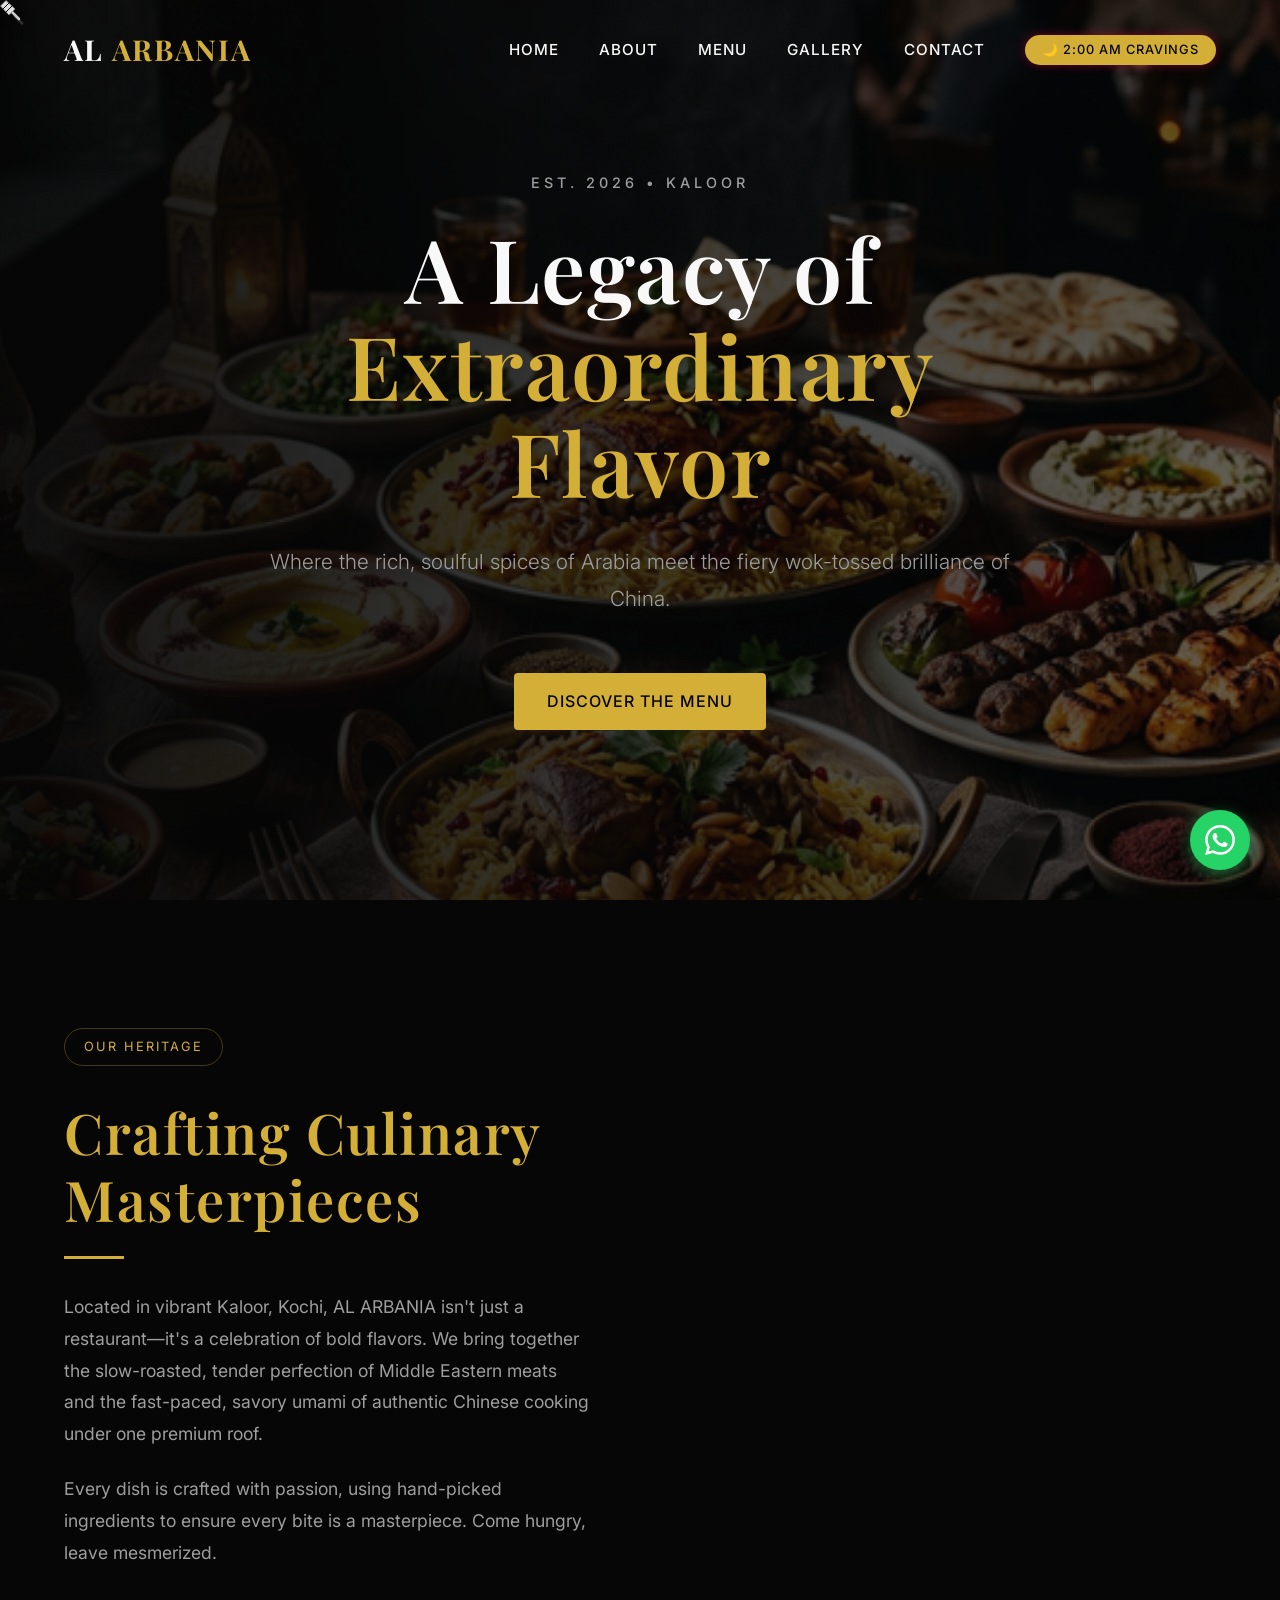
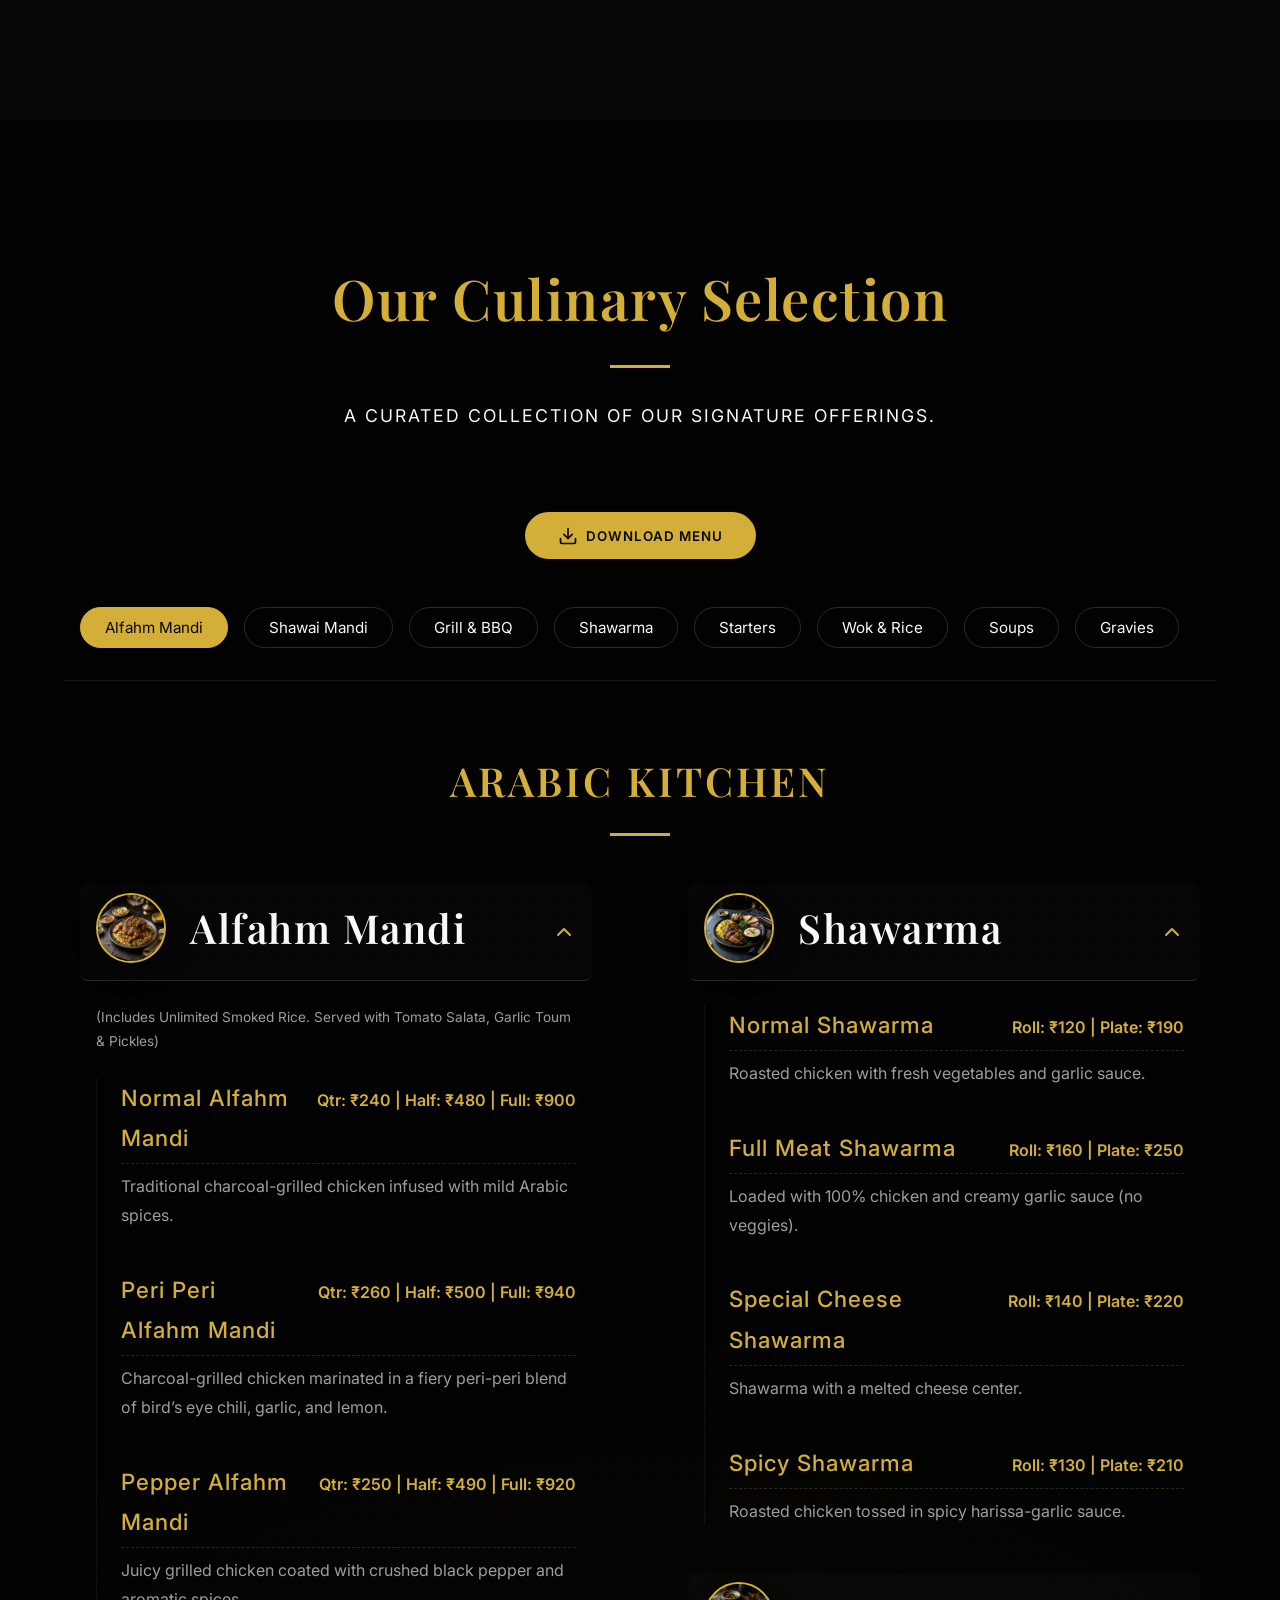
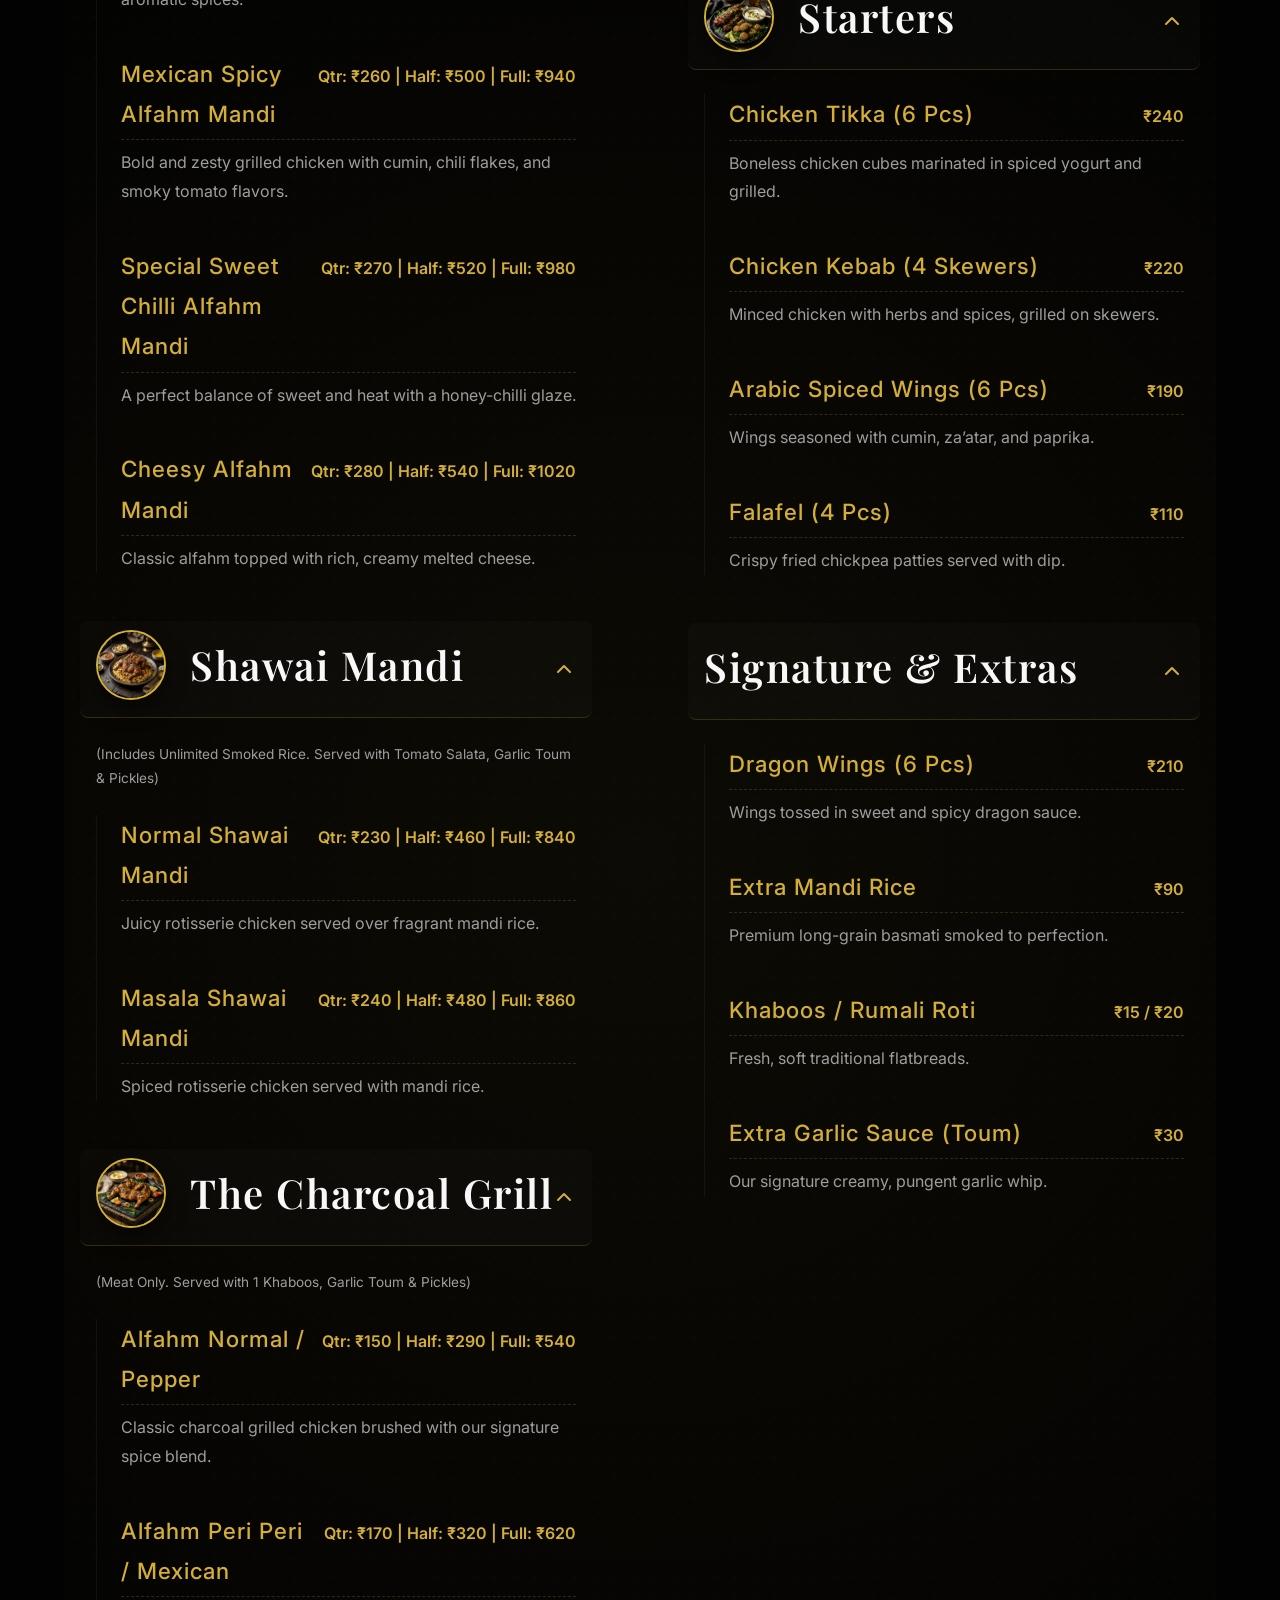
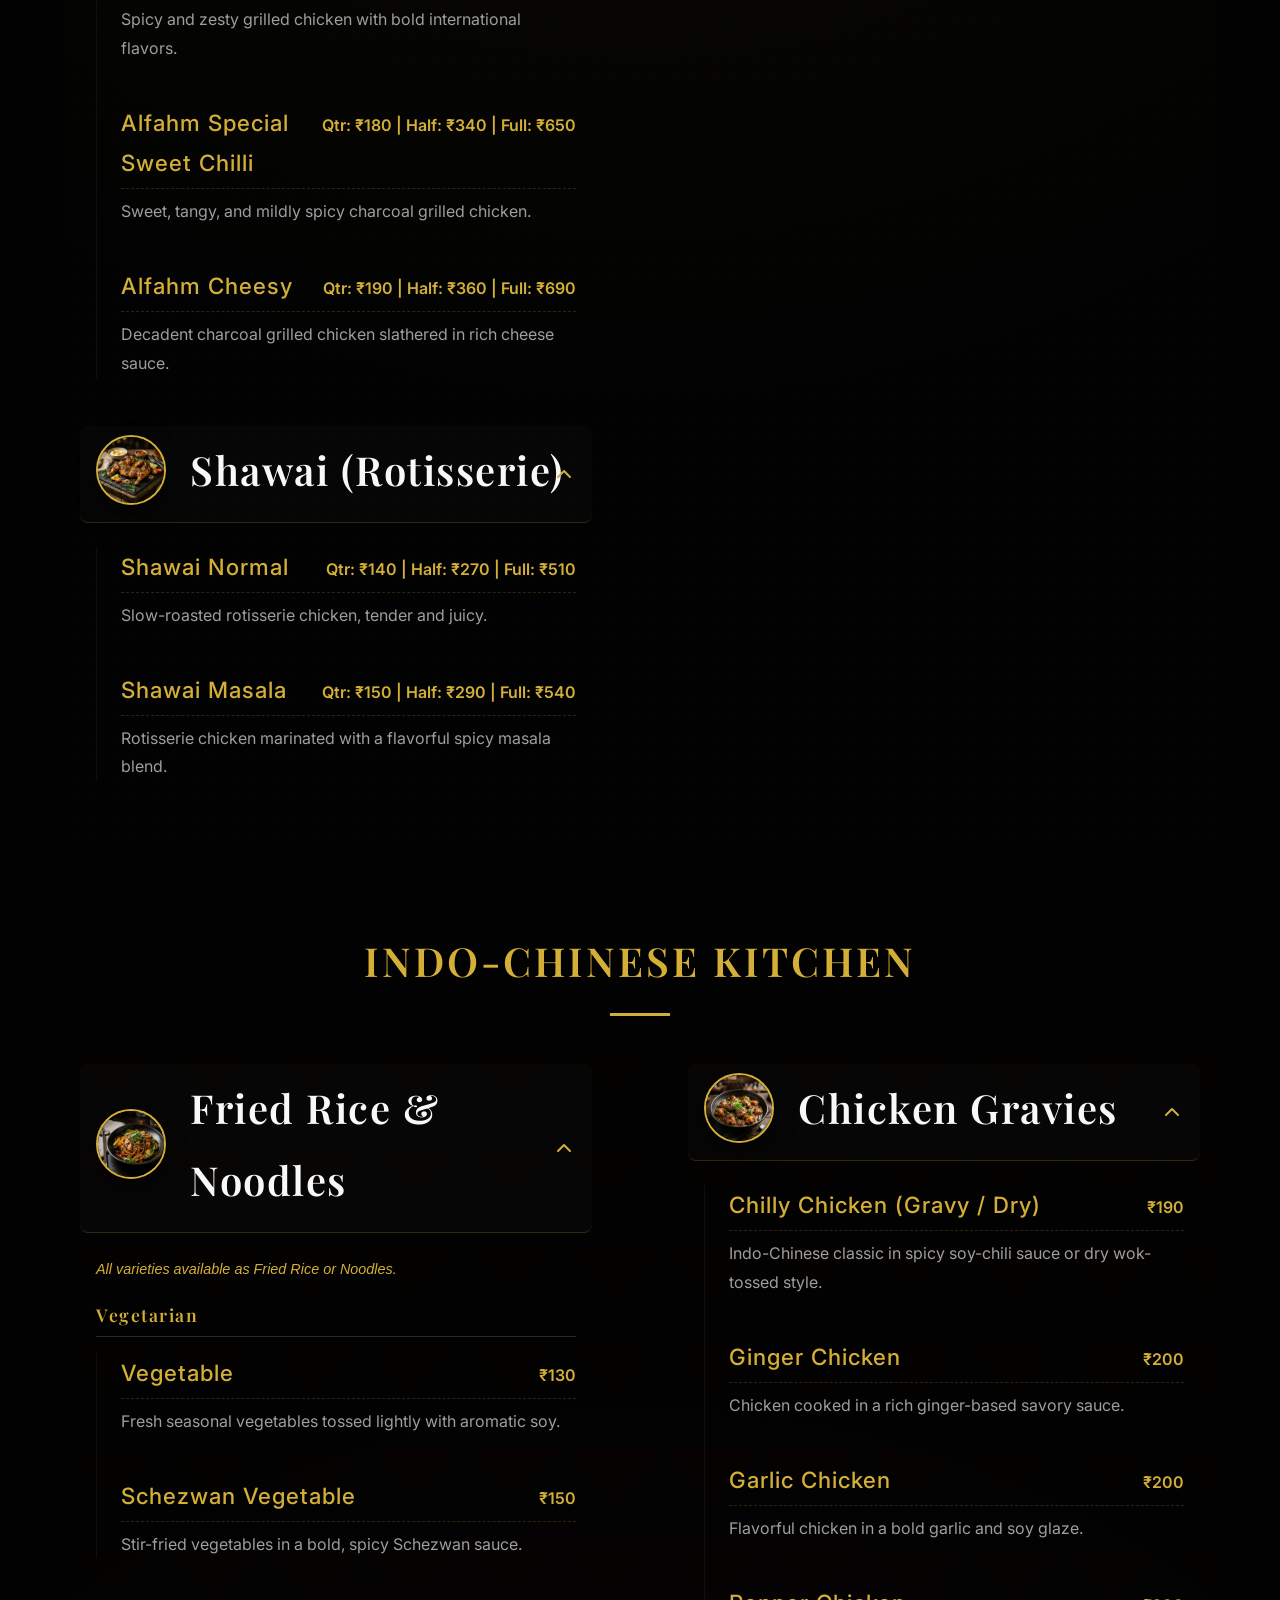
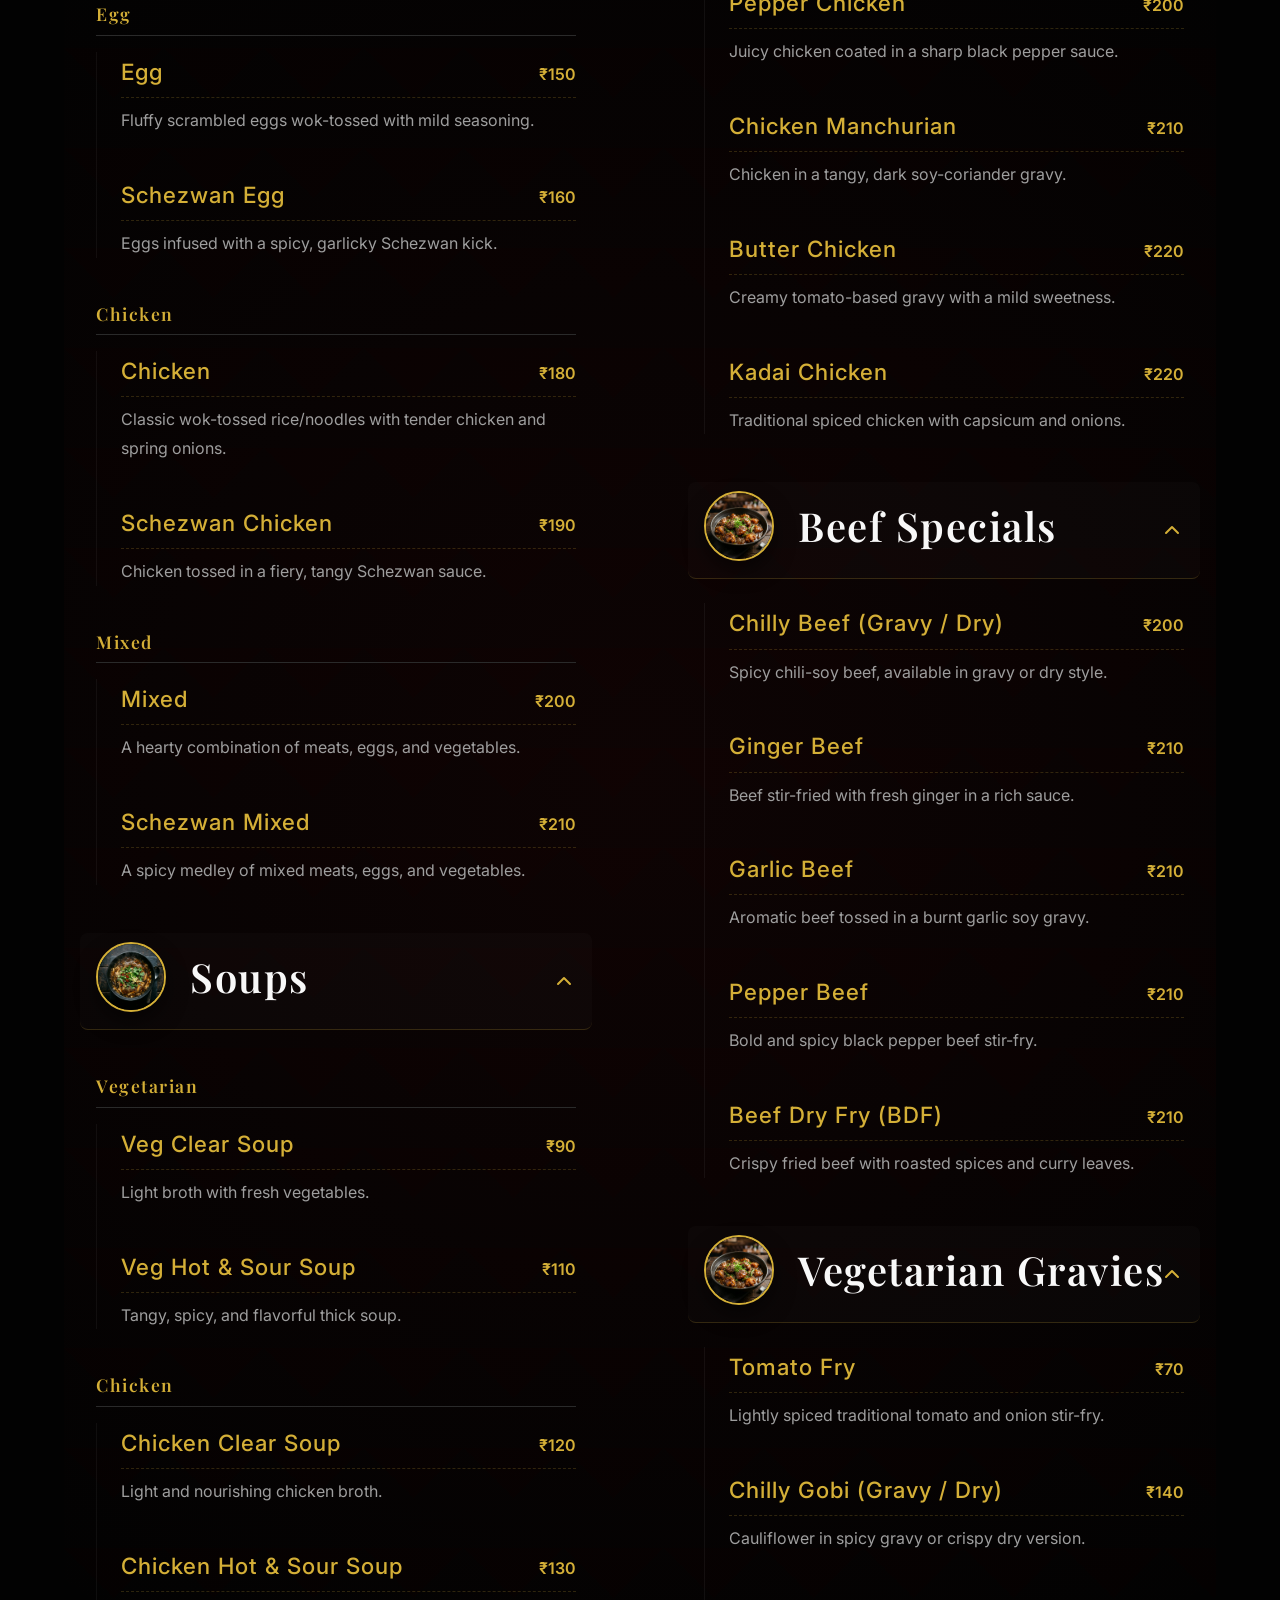
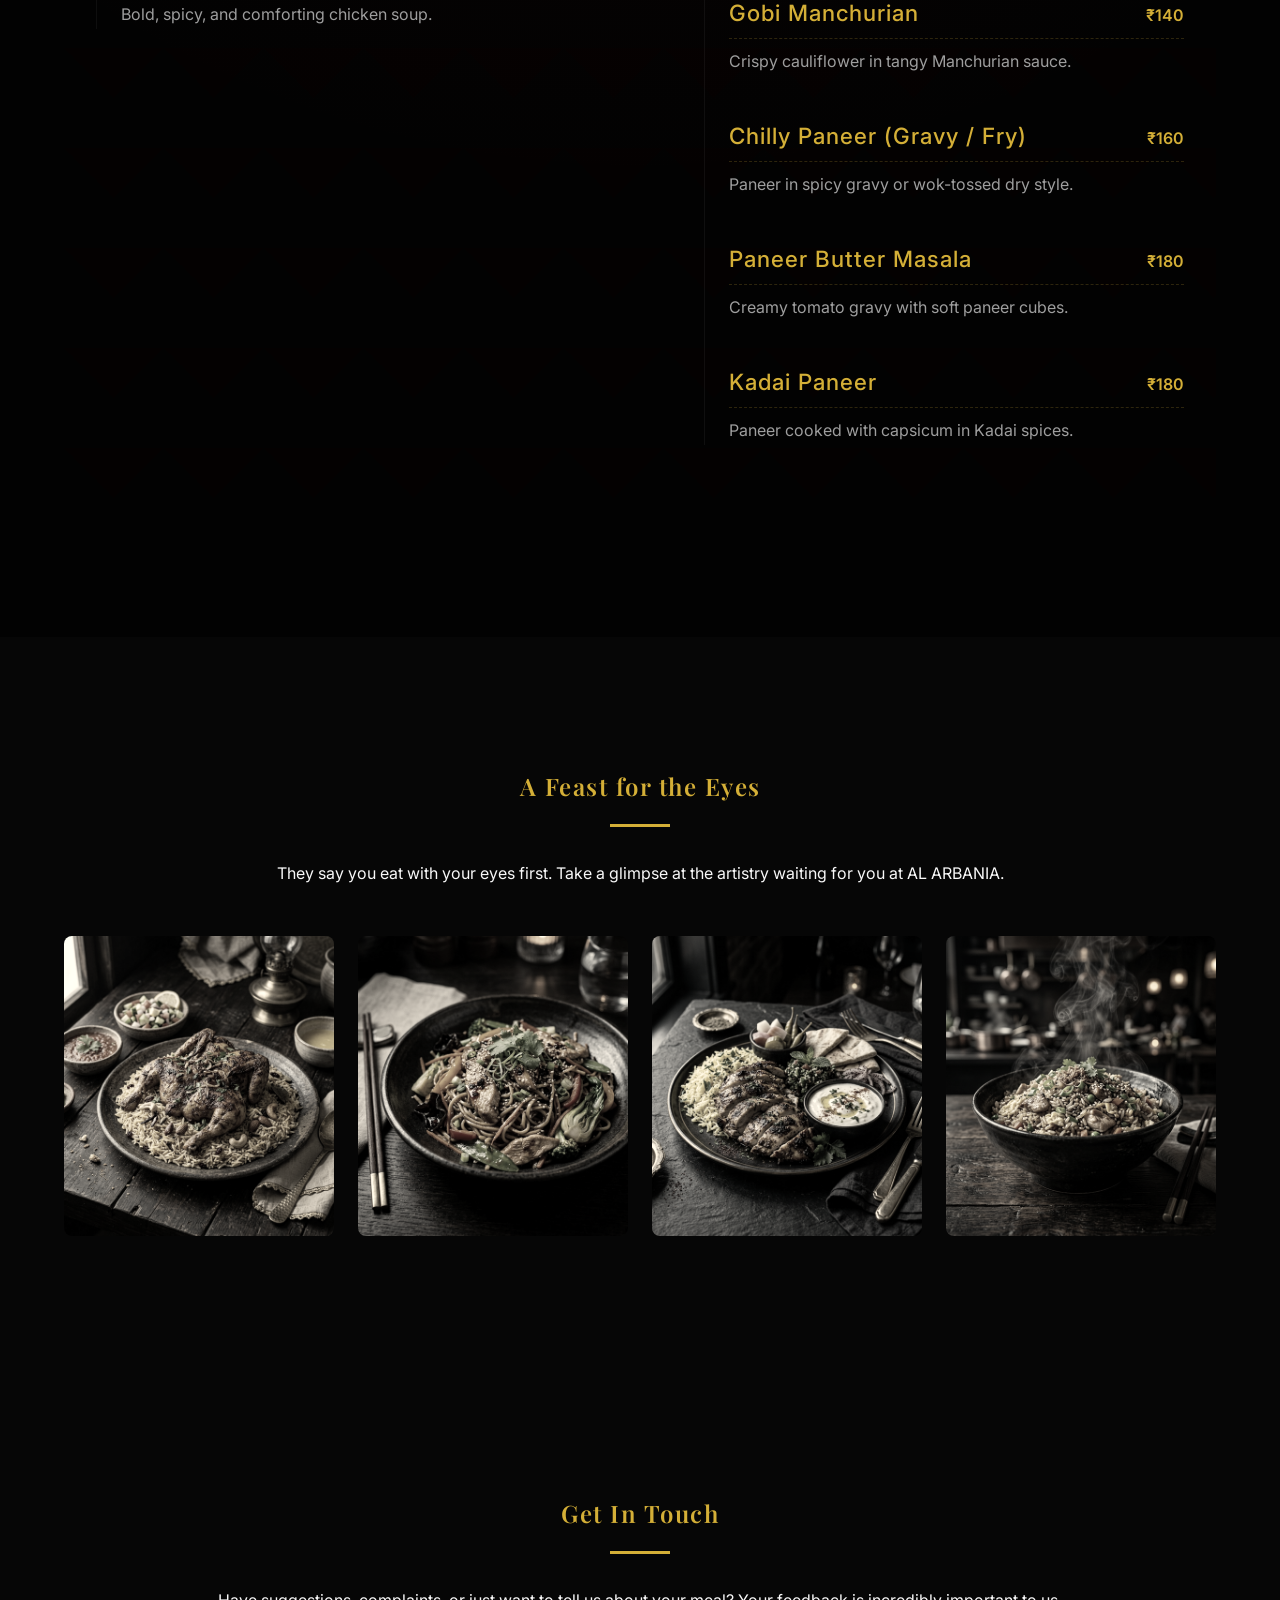
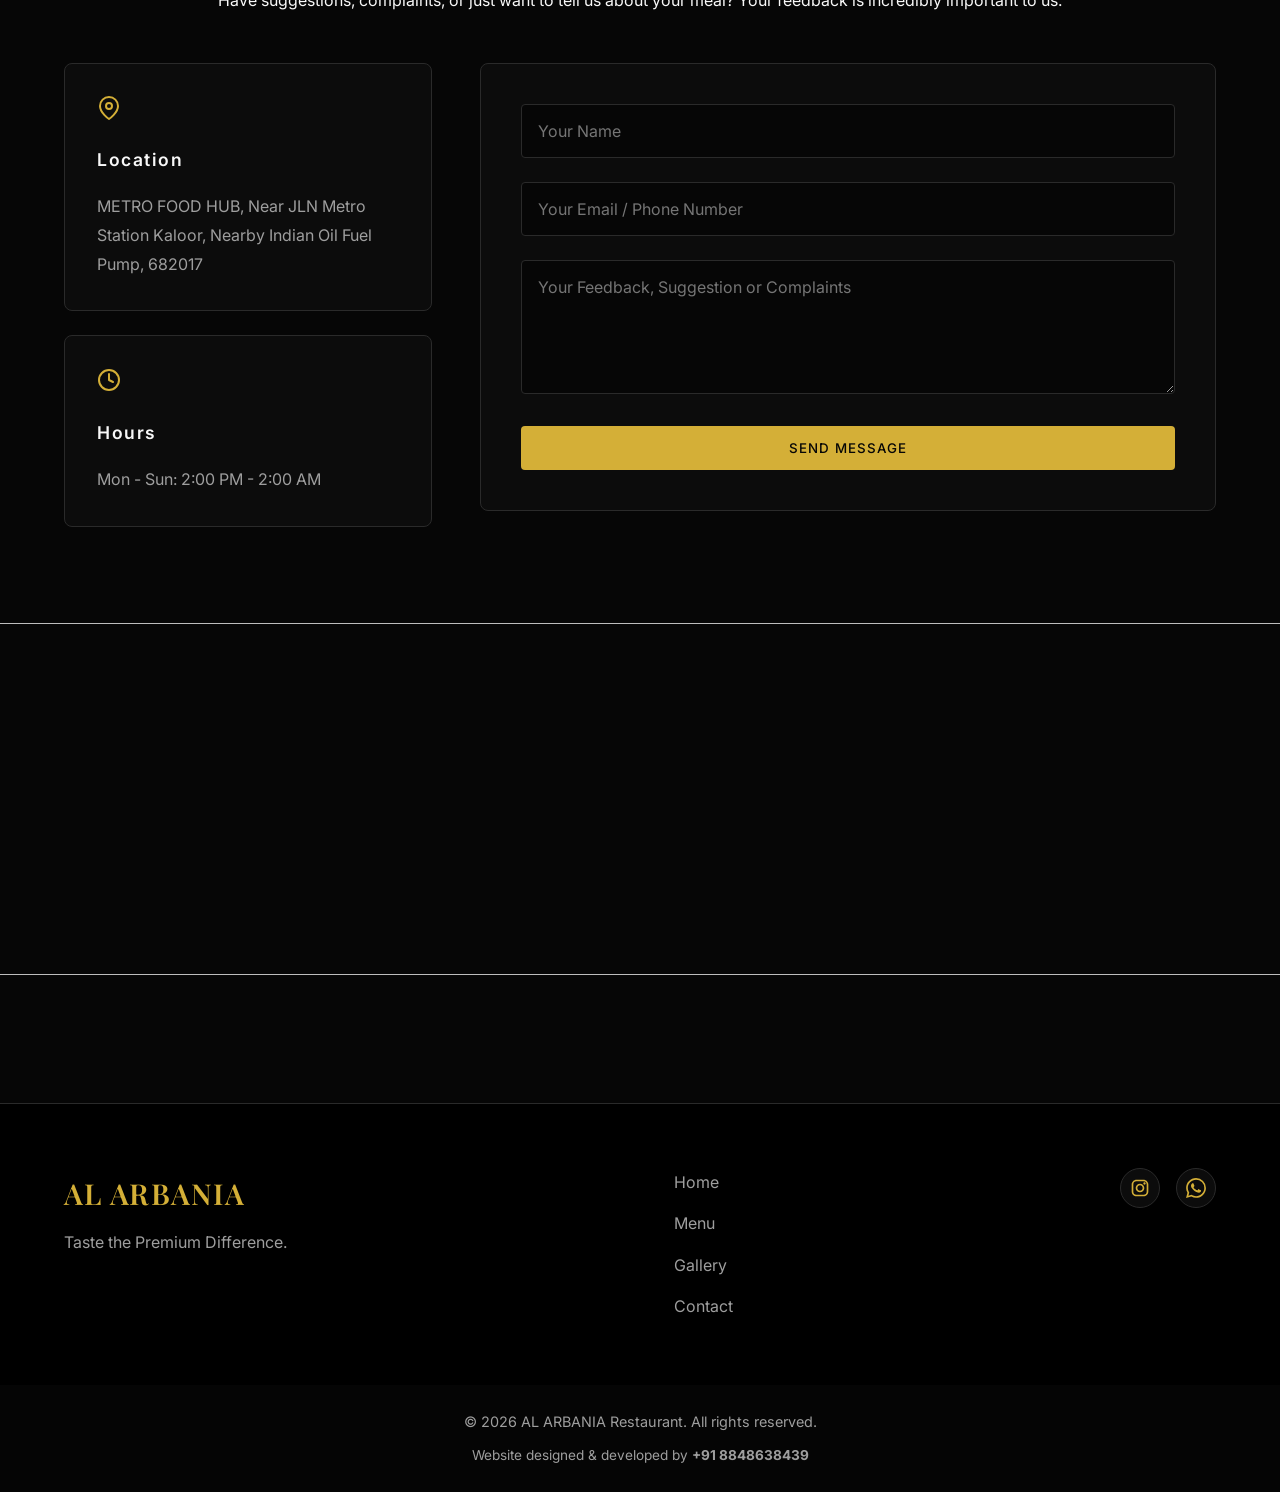
==== commit ce5d8097: "feat: add menu download button and functionality for Arabic and Indo-Chinese menus" ====
--- a/index.html
+++ b/index.html
@@ -1,4 +1,4 @@
-﻿<!DOCTYPE html>
+<!DOCTYPE html>
 <html lang="en">
 
 <head>
@@ -96,6 +96,13 @@
             <div class="divider mx-auto"></div>
             <p class="menu-subtitle scroll-reveal delay-1">A curated collection of our signature offerings.</p>
 
+            <div class="scroll-reveal delay-2" style="margin-bottom: 3rem;">
+                <button id="download-menu-btn" class="btn btn-primary menu-download" style="display: inline-flex; align-items: center; gap: 0.5rem; border-radius: 30px; font-weight: 600;">
+                    <svg xmlns="http://www.w3.org/2000/svg" width="20" height="20" viewBox="0 0 24 24" fill="none" stroke="currentColor" stroke-width="2" stroke-linecap="round" stroke-linejoin="round"><path d="M21 15v4a2 2 0 0 1-2 2H5a2 2 0 0 1-2-2v-4"></path><polyline points="7 10 12 15 17 10"></polyline><line x1="12" y1="15" x2="12" y2="3"></line></svg>
+                    Download Menu
+                </button>
+            </div>
+
             <!-- Arabic Kitchen Section -->
             <div class="menu-section-header scroll-reveal">
                 <h3>Arabic Kitchen</h3>
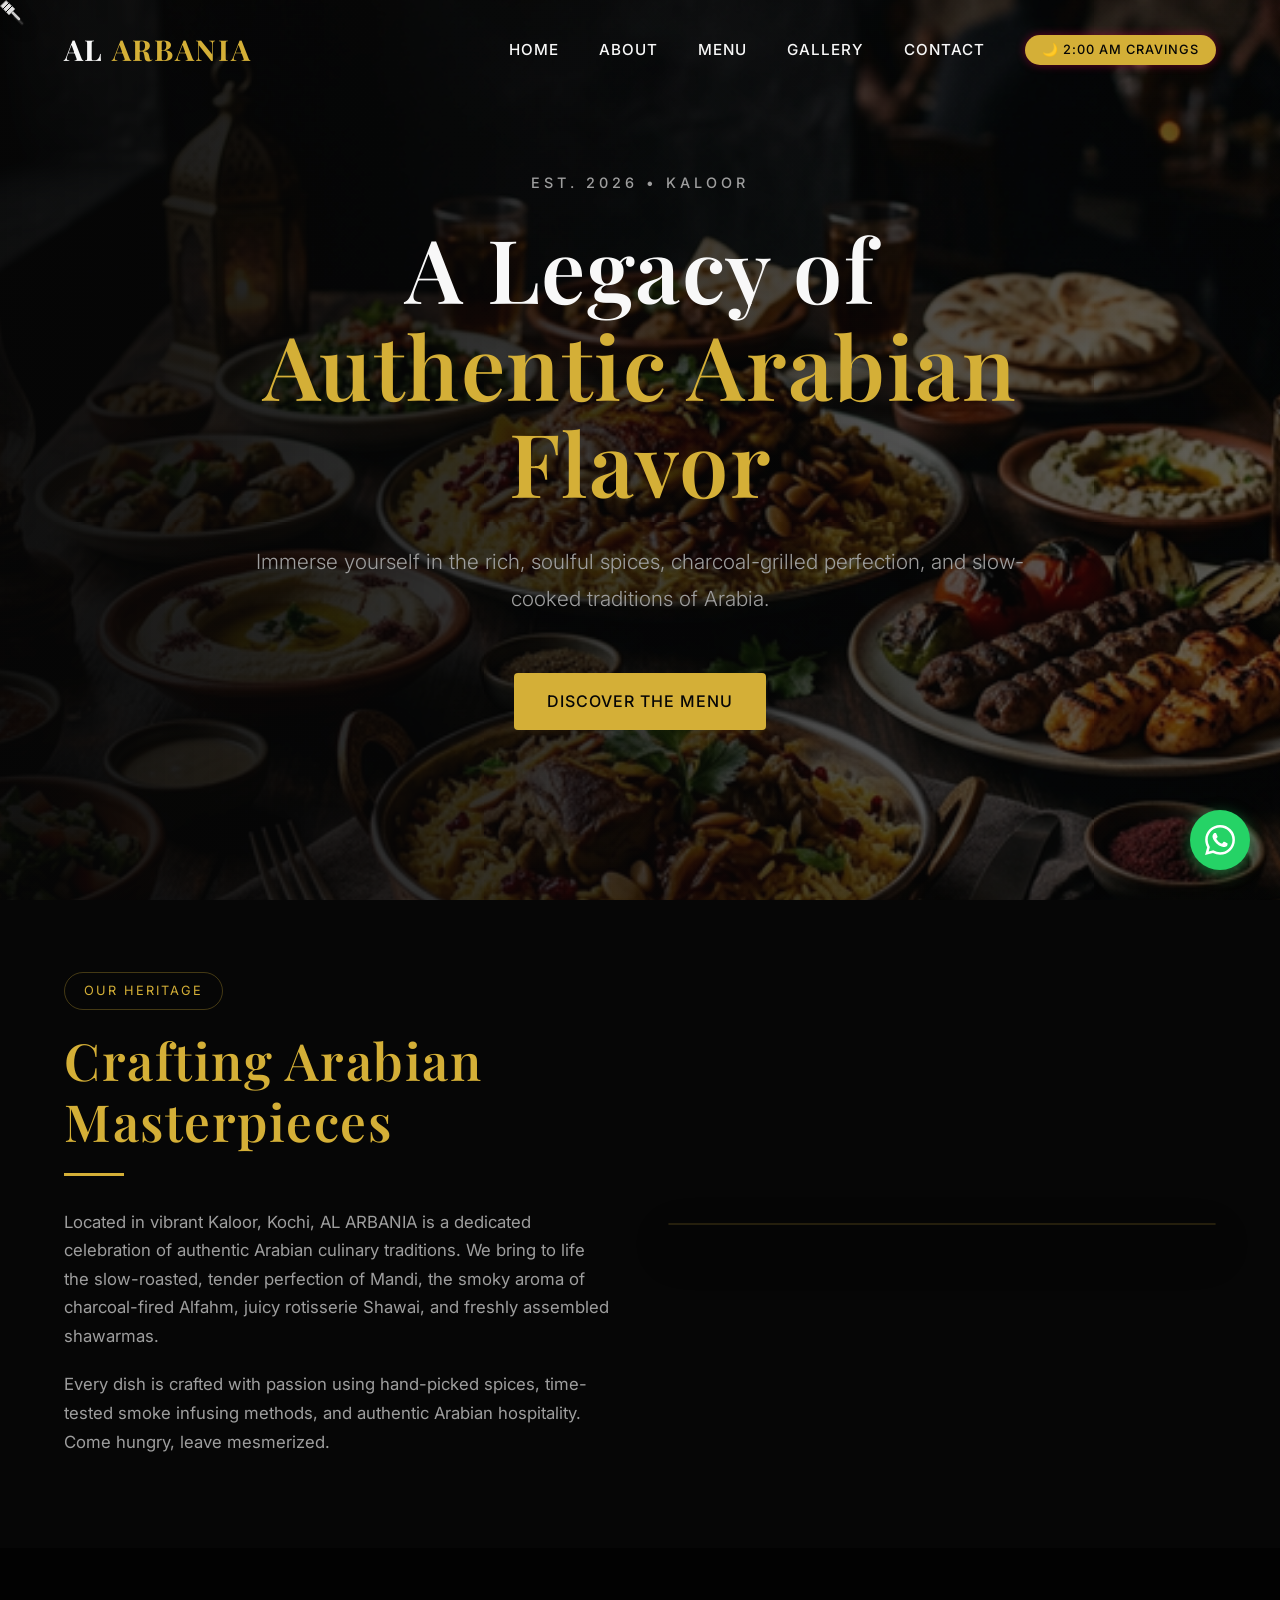
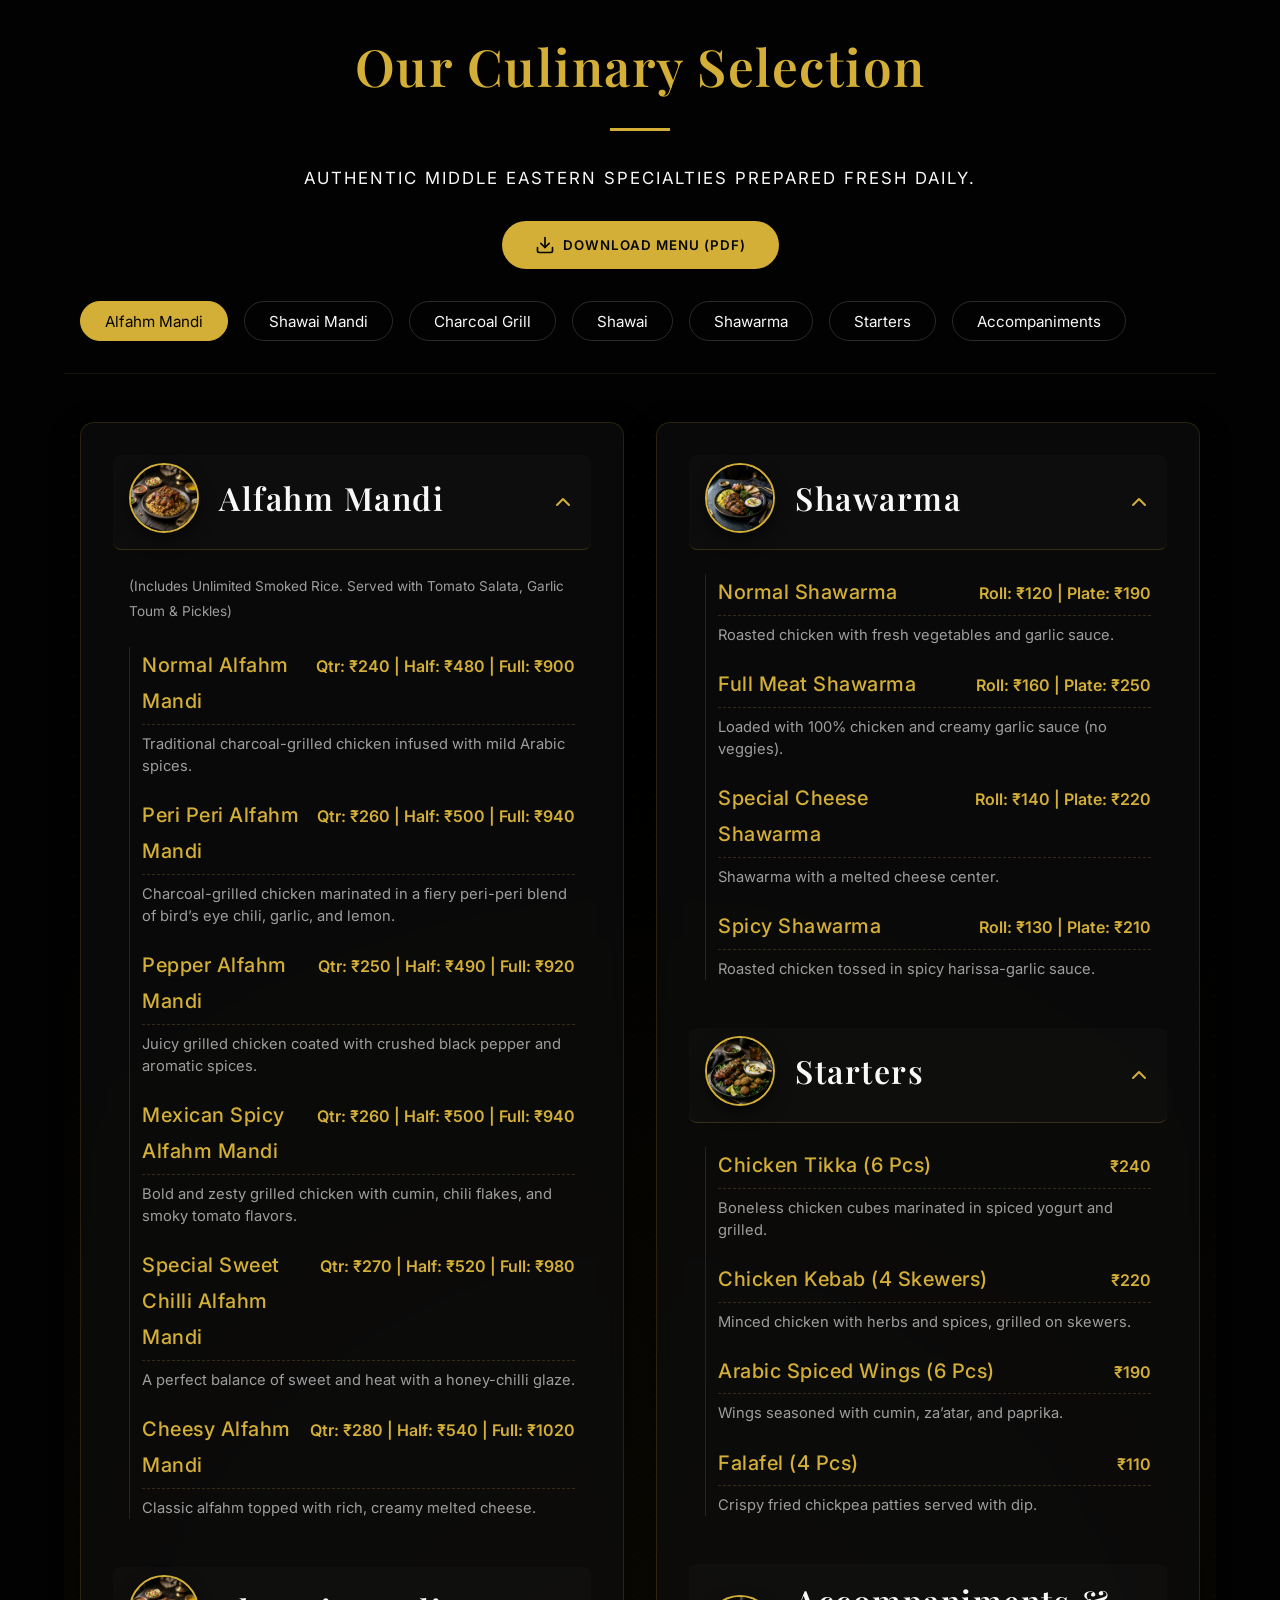
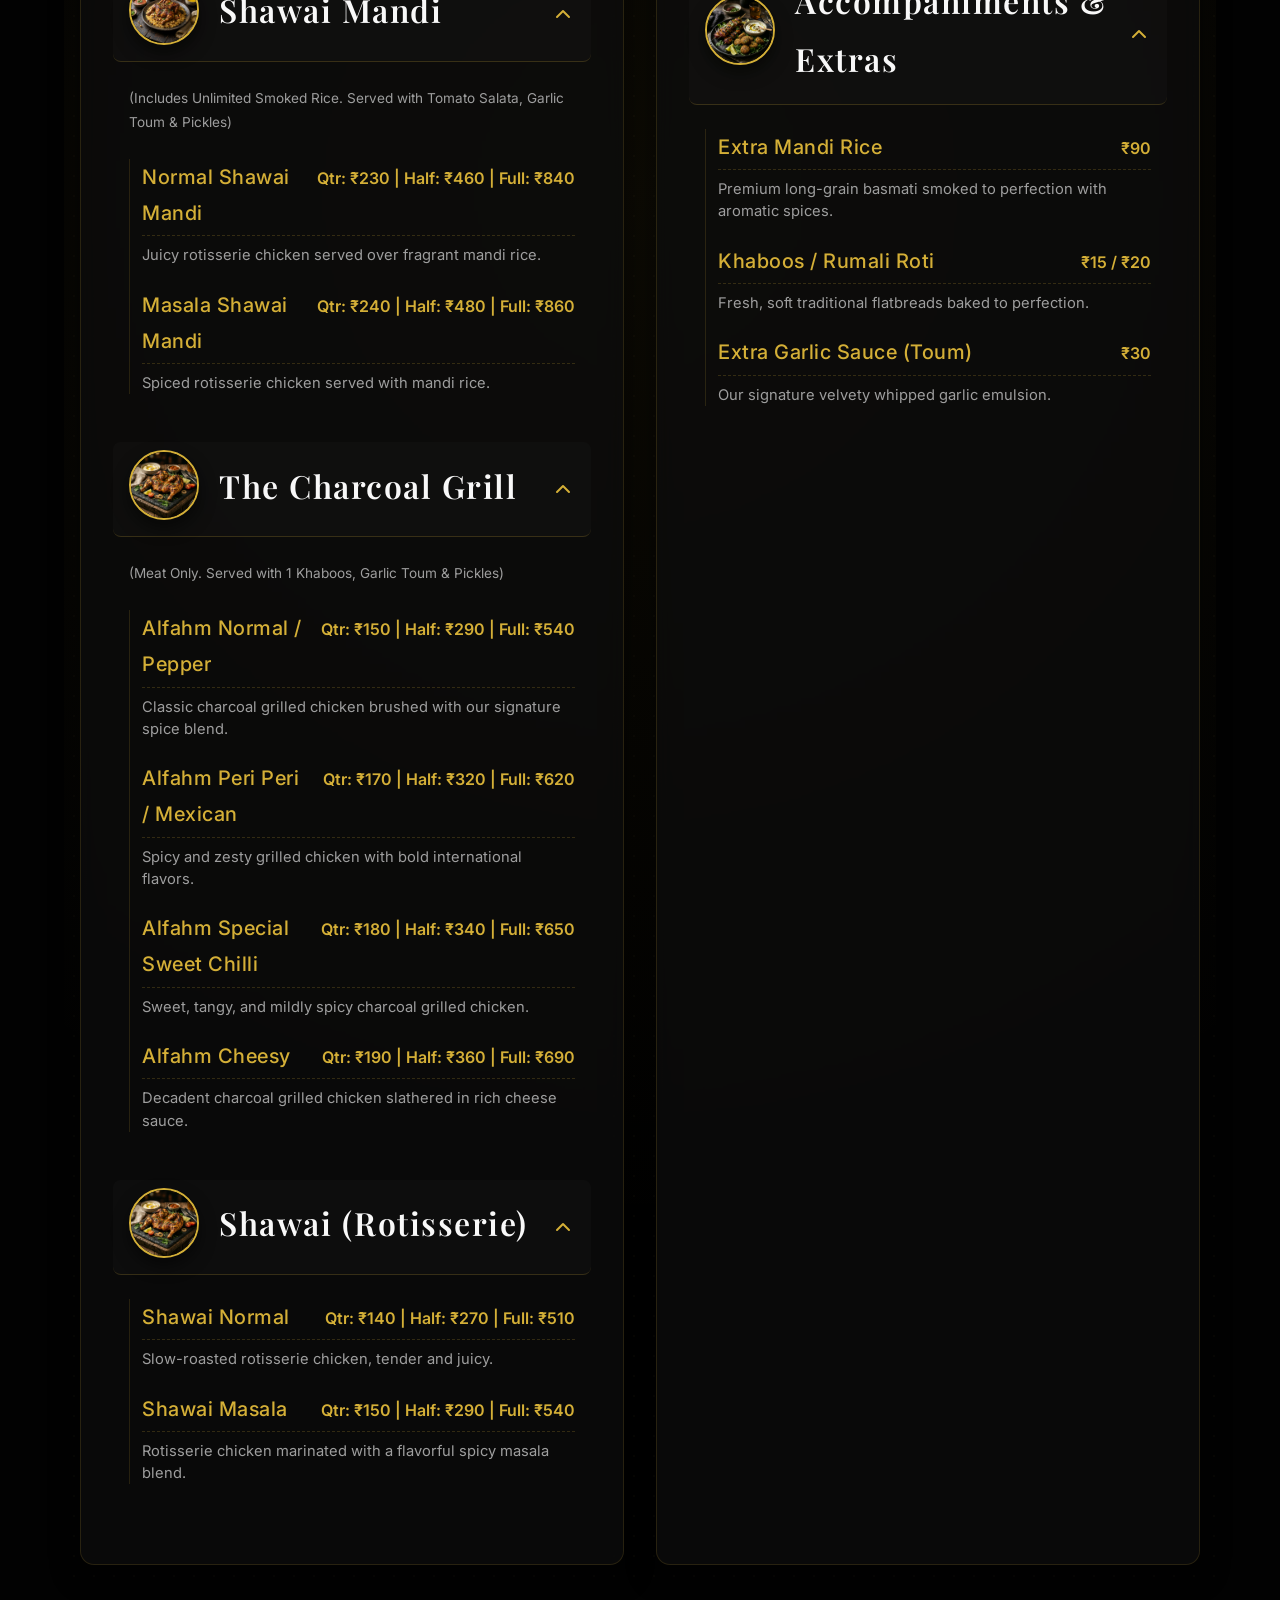
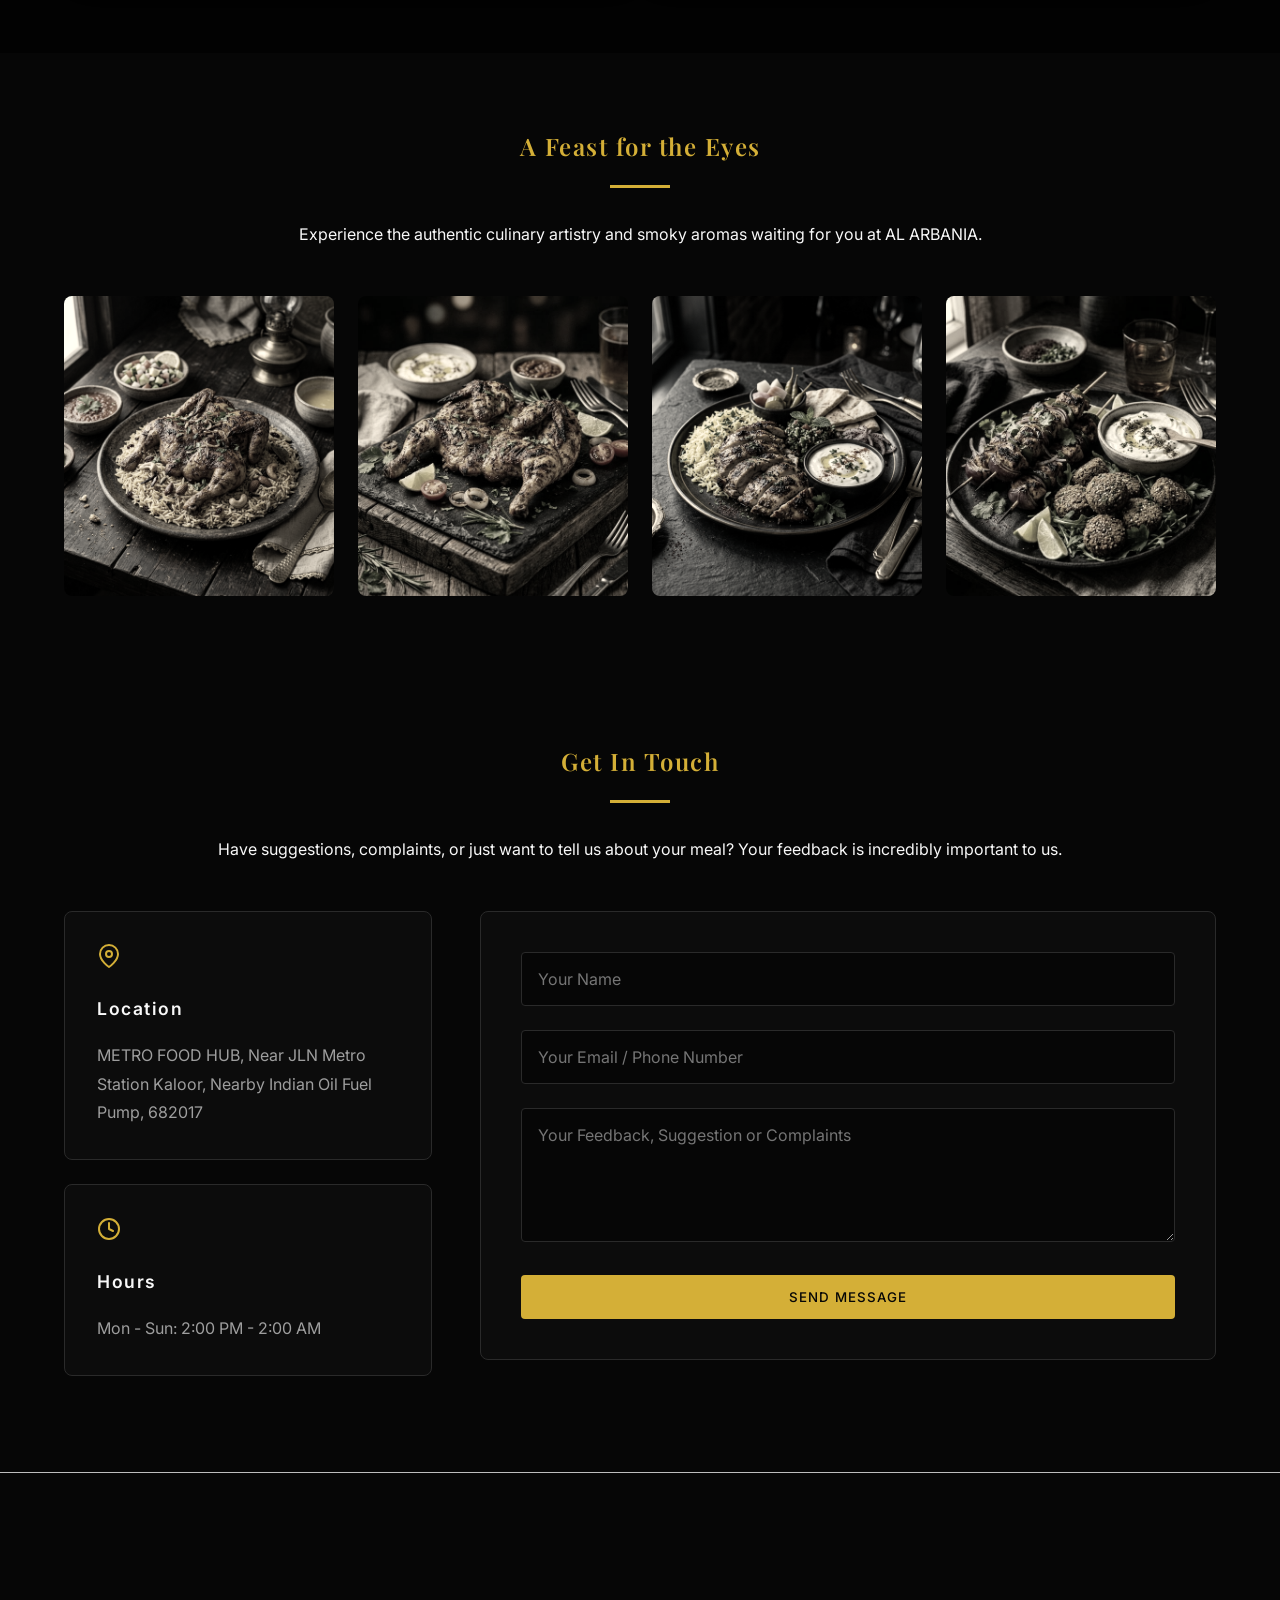
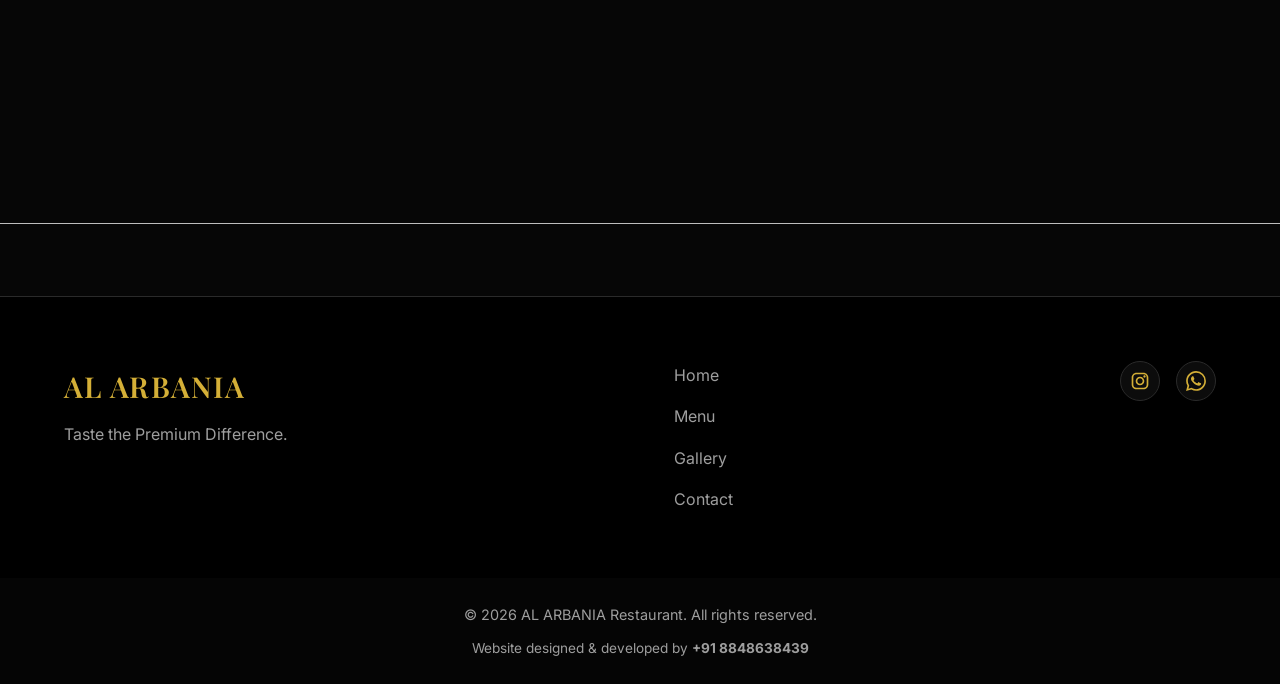
==== commit b6190c7e: "- Removed chinease menu - Enhanced styling and made responsive to all screens" ====
--- a/index.html
+++ b/index.html
@@ -4,9 +4,9 @@
 <head>
     <meta charset="UTF-8">
     <meta name="viewport" content="width=device-width, initial-scale=1.0">
-    <title>AL ARBANIA | Premium Arabic & Chinese Cuisine in Kochi</title>
+    <title>AL ARBANIA | Premium Authentic Arabic Cuisine in Kochi</title>
     <meta name="description"
-        content="Experience the finest Arabic and Chinese dishes at AL ARBANIA, located in Kaloor, Kochi. Mandhi, Alfahm, Shawarma, Noodles, and more.">
+        content="Experience the finest authentic Arabic dishes at AL ARBANIA, located in Kaloor, Kochi. Signature Mandhi, Charcoal Alfahm, Rotisserie Shawai, Artisanal Shawarma, and Grills.">
     <!-- Google Fonts for Premium Typography -->
     <link
         href="https://fonts.googleapis.com/css2?family=Playfair+Display:wght@400;600;700&family=Inter:wght@300;400;500;600&display=swap"
@@ -59,9 +59,8 @@
         <div class="hero-overlay"></div>
         <div class="container hero-content text-center">
             <span class="hero-subtitle fade-in-up">EST. 2026 &bull; KALOOR</span>
-            <h1 class="fade-in-up delay-1">A Legacy of<br><span class="text-gold">Extraordinary Flavor</span></h1>
-            <p class="fade-in-up delay-2">Where the rich, soulful spices of Arabia meet the fiery wok-tossed brilliance
-                of China.</p>
+            <h1 class="fade-in-up delay-1">A Legacy of<br><span class="text-gold">Authentic Arabian Flavor</span></h1>
+            <p class="fade-in-up delay-2">Immerse yourself in the rich, soulful spices, charcoal-grilled perfection, and slow-cooked traditions of Arabia.</p>
             <div class="hero-buttons fade-in-up delay-3 justify-center">
                 <a href="#menu" class="btn btn-primary">Discover the Menu</a>
             </div>
@@ -73,13 +72,10 @@
         <div class="container about-container staggered-layout">
             <div class="about-text scroll-reveal">
                 <span class="section-badge">Our Heritage</span>
-                <h2>Crafting Culinary<br>Masterpieces</h2>
+                <h2>Crafting Arabian<br>Masterpieces</h2>
                 <div class="divider"></div>
-                <p>Located in vibrant Kaloor, Kochi, AL ARBANIA isn't just a restaurant—it's a celebration of bold
-                    flavors. We bring together the slow-roasted, tender perfection of Middle Eastern meats and the
-                    fast-paced, savory umami of authentic Chinese cooking under one premium roof.</p>
-                <p>Every dish is crafted with passion, using hand-picked ingredients to ensure every bite is a
-                    masterpiece. Come hungry, leave mesmerized.</p>
+                <p>Located in vibrant Kaloor, Kochi, AL ARBANIA is a dedicated celebration of authentic Arabian culinary traditions. We bring to life the slow-roasted, tender perfection of Mandi, the smoky aroma of charcoal-fired Alfahm, juicy rotisserie Shawai, and freshly assembled shawarmas.</p>
+                <p>Every dish is crafted with passion using hand-picked spices, time-tested smoke infusing methods, and authentic Arabian hospitality. Come hungry, leave mesmerized.</p>
             </div>
             <div class="about-image scroll-reveal delay-1">
                 <div class="image-frame parallax-img-container">
@@ -94,19 +90,24 @@
         <div class="container text-center">
             <h2 class="scroll-reveal">Our Culinary Selection</h2>
             <div class="divider mx-auto"></div>
-            <p class="menu-subtitle scroll-reveal delay-1">A curated collection of our signature offerings.</p>
-
-            <div class="scroll-reveal delay-2" style="margin-bottom: 3rem;">
+            <p class="menu-subtitle scroll-reveal delay-1">Authentic Middle Eastern specialties prepared fresh daily.</p>
+
+            <div class="scroll-reveal delay-2 menu-cta-wrap" style="margin-bottom: 2rem;">
                 <button id="download-menu-btn" class="btn btn-primary menu-download" style="display: inline-flex; align-items: center; gap: 0.5rem; border-radius: 30px; font-weight: 600;">
                     <svg xmlns="http://www.w3.org/2000/svg" width="20" height="20" viewBox="0 0 24 24" fill="none" stroke="currentColor" stroke-width="2" stroke-linecap="round" stroke-linejoin="round"><path d="M21 15v4a2 2 0 0 1-2 2H5a2 2 0 0 1-2-2v-4"></path><polyline points="7 10 12 15 17 10"></polyline><line x1="12" y1="15" x2="12" y2="3"></line></svg>
-                    Download Menu
+                    Download Menu (PDF)
                 </button>
             </div>
 
-            <!-- Arabic Kitchen Section -->
-            <div class="menu-section-header scroll-reveal">
-                <h3>Arabic Kitchen</h3>
-                <div class="divider mx-auto"></div>
+            <!-- Quick Jump Category Navigation -->
+            <div class="quick-jump-nav scroll-reveal">
+                <button onclick="scrollToCat('Alfahm Mandi', this)" class="jump-pill active">Alfahm Mandi</button>
+                <button onclick="scrollToCat('Shawai Mandi', this)" class="jump-pill">Shawai Mandi</button>
+                <button onclick="scrollToCat('The Charcoal Grill', this)" class="jump-pill">Charcoal Grill</button>
+                <button onclick="scrollToCat('Shawai (Rotisserie)', this)" class="jump-pill">Shawai</button>
+                <button onclick="scrollToCat('Shawarma', this)" class="jump-pill">Shawarma</button>
+                <button onclick="scrollToCat('Starters', this)" class="jump-pill">Starters</button>
+                <button onclick="scrollToCat('Accompaniments', this)" class="jump-pill">Accompaniments</button>
             </div>
 
             <div class="menu-grid theme-arabic" style="border-radius: 12px; padding: 1rem;">
@@ -376,27 +377,20 @@
                         </li>
                     </ul>
 
-                    <!-- Signature Fusion & Extras -->
+                    <!-- Accompaniments & Extras -->
                     <div class="category-header" style="margin-bottom: 1.5rem; padding-bottom: 1rem;">
-                        <h3>Signature & Extras</h3>
+                        <img src="images/starters_dish.png" alt="Accompaniments" class="category-img"
+                            style="width: 70px; height: 70px;">
+                        <h3>Accompaniments & Extras</h3>
                     </div>
                     <ul class="dish-list mb-5">
-                        <li>
-                            <div class="dish-info">
-                                <div class="dish-header">
-                                    <h4>Dragon Wings (6 Pcs)</h4>
-                                    <span class="dish-price">₹210</span>
-                                </div>
-                                <p>Wings tossed in sweet and spicy dragon sauce.</p>
-                            </div>
-                        </li>
                         <li>
                             <div class="dish-info">
                                 <div class="dish-header">
                                     <h4>Extra Mandi Rice</h4>
                                     <span class="dish-price">₹90</span>
                                 </div>
-                                <p>Premium long-grain basmati smoked to perfection.</p>
+                                <p>Premium long-grain basmati smoked to perfection with aromatic spices.</p>
                             </div>
                         </li>
                         <li>
@@ -405,7 +399,7 @@
                                     <h4>Khaboos / Rumali Roti</h4>
                                     <span class="dish-price">₹15 / ₹20</span>
                                 </div>
-                                <p>Fresh, soft traditional flatbreads.</p>
+                                <p>Fresh, soft traditional flatbreads baked to perfection.</p>
                             </div>
                         </li>
                         <li>
@@ -414,144 +408,38 @@
                                     <h4>Extra Garlic Sauce (Toum)</h4>
                                     <span class="dish-price">₹30</span>
                                 </div>
-                                <p>Our signature creamy, pungent garlic whip.</p>
+                                <p>Our signature velvety whipped garlic emulsion.</p>
                             </div>
                         </li>
                     </ul>
                 </div>
             </div>
-
-                        <!-- Indo-Chinese Kitchen Section -->
-            <div class="menu-section-header scroll-reveal" style="margin-top: 5rem;" id="indo-chinese">
-                <h3>Indo-Chinese Kitchen</h3>
-                <div class="divider mx-auto"></div>
-            </div>
-
-            <div class="menu-grid theme-chinese" style="border-radius: 12px; padding: 1rem;">
-                <!-- Column 1: Rice, Noodles, Soups -->
-                <div class="menu-category scroll-reveal">
-
-                    <!-- Fried Rice & Noodles -->
-                    <div class="category-header accordion-header" style="margin-bottom: 1.5rem; padding-bottom: 1rem;">
-                        <img src="images/noodles_dish.png" alt="Wok & Bowls" class="category-img" style="width: 70px; height: 70px;">
-                        <h3>Fried Rice & Noodles</h3>
-                    </div>
-                    <p class="mb-3" style="color: var(--color-primary-gold); font-size:0.9rem; font-style:italic;">All varieties available as Fried Rice or Noodles.</p>
-                    
-                    <h4 style="margin-top: 1rem; color:var(--color-primary-gold); font-size:1.1rem; border-bottom: 1px solid var(--color-border); padding-bottom: 0.3rem;">Vegetarian</h4>
-                    <ul class="dish-list mb-4">
-                        <li><div class="dish-info"><div class="dish-header"><h4>Vegetable</h4><span class="dish-price">₹130</span></div><p>Fresh seasonal vegetables tossed lightly with aromatic soy.</p></div></li>
-                        <li><div class="dish-info"><div class="dish-header"><h4>Schezwan Vegetable</h4><span class="dish-price">₹150</span></div><p>Stir-fried vegetables in a bold, spicy Schezwan sauce.</p></div></li>
-                    </ul>
-
-                    <h4 style="margin-top: 1rem; color:var(--color-primary-gold); font-size:1.1rem; border-bottom: 1px solid var(--color-border); padding-bottom: 0.3rem;">Egg</h4>
-                    <ul class="dish-list mb-4">
-                        <li><div class="dish-info"><div class="dish-header"><h4>Egg</h4><span class="dish-price">₹150</span></div><p>Fluffy scrambled eggs wok-tossed with mild seasoning.</p></div></li>
-                        <li><div class="dish-info"><div class="dish-header"><h4>Schezwan Egg</h4><span class="dish-price">₹160</span></div><p>Eggs infused with a spicy, garlicky Schezwan kick.</p></div></li>
-                    </ul>
-
-                    <h4 style="margin-top: 1rem; color:var(--color-primary-gold); font-size:1.1rem; border-bottom: 1px solid var(--color-border); padding-bottom: 0.3rem;">Chicken</h4>
-                    <ul class="dish-list mb-4">
-                        <li><div class="dish-info"><div class="dish-header"><h4>Chicken</h4><span class="dish-price">₹180</span></div><p>Classic wok-tossed rice/noodles with tender chicken and spring onions.</p></div></li>
-                        <li><div class="dish-info"><div class="dish-header"><h4>Schezwan Chicken</h4><span class="dish-price">₹190</span></div><p>Chicken tossed in a fiery, tangy Schezwan sauce.</p></div></li>
-                    </ul>
-
-                    <h4 style="margin-top: 1rem; color:var(--color-primary-gold); font-size:1.1rem; border-bottom: 1px solid var(--color-border); padding-bottom: 0.3rem;">Mixed</h4>
-                    <ul class="dish-list mb-5">
-                        <li><div class="dish-info"><div class="dish-header"><h4>Mixed</h4><span class="dish-price">₹200</span></div><p>A hearty combination of meats, eggs, and vegetables.</p></div></li>
-                        <li><div class="dish-info"><div class="dish-header"><h4>Schezwan Mixed</h4><span class="dish-price">₹210</span></div><p>A spicy medley of mixed meats, eggs, and vegetables.</p></div></li>
-                    </ul>
-
-                    <!-- Soups -->
-                    <div class="category-header accordion-header" style="margin-bottom: 1.5rem; padding-bottom: 1rem;">
-                        <img src="images/soups_dish.png" alt="Soups" class="category-img" style="width: 70px; height: 70px;">
-                        <h3>Soups</h3>
-                    </div>
-                    <h4 style="margin-top: 1rem; color:var(--color-primary-gold); font-size:1.1rem; border-bottom: 1px solid var(--color-border); padding-bottom: 0.3rem;">Vegetarian</h4>
-                    <ul class="dish-list mb-4">
-                        <li><div class="dish-info"><div class="dish-header"><h4>Veg Clear Soup</h4><span class="dish-price">₹90</span></div><p>Light broth with fresh vegetables.</p></div></li>
-                        <li><div class="dish-info"><div class="dish-header"><h4>Veg Hot & Sour Soup</h4><span class="dish-price">₹110</span></div><p>Tangy, spicy, and flavorful thick soup.</p></div></li>
-                    </ul>
-                    <h4 style="margin-top: 1rem; color:var(--color-primary-gold); font-size:1.1rem; border-bottom: 1px solid var(--color-border); padding-bottom: 0.3rem;">Chicken</h4>
-                    <ul class="dish-list mb-5">
-                        <li><div class="dish-info"><div class="dish-header"><h4>Chicken Clear Soup</h4><span class="dish-price">₹120</span></div><p>Light and nourishing chicken broth.</p></div></li>
-                        <li><div class="dish-info"><div class="dish-header"><h4>Chicken Hot & Sour Soup</h4><span class="dish-price">₹130</span></div><p>Bold, spicy, and comforting chicken soup.</p></div></li>
-                    </ul>
-                </div>
-
-                <!-- Column 2: Gravies -->
-                <div class="menu-category scroll-reveal delay-1">
-                    
-                    <!-- Chicken Gravies -->
-                    <div class="category-header accordion-header" style="margin-bottom: 1.5rem; padding-bottom: 1rem;">
-                        <img src="images/gravy_dish.png" alt="Chicken Gravy" class="category-img" style="width: 70px; height: 70px;">
-                        <h3>Chicken Gravies</h3>
-                    </div>
-                    <ul class="dish-list mb-5">
-                        <li><div class="dish-info"><div class="dish-header"><h4>Chilly Chicken (Gravy / Dry)</h4><span class="dish-price">₹190</span></div><p>Indo-Chinese classic in spicy soy-chili sauce or dry wok-tossed style.</p></div></li>
-                        <li><div class="dish-info"><div class="dish-header"><h4>Ginger Chicken</h4><span class="dish-price">₹200</span></div><p>Chicken cooked in a rich ginger-based savory sauce.</p></div></li>
-                        <li><div class="dish-info"><div class="dish-header"><h4>Garlic Chicken</h4><span class="dish-price">₹200</span></div><p>Flavorful chicken in a bold garlic and soy glaze.</p></div></li>
-                        <li><div class="dish-info"><div class="dish-header"><h4>Pepper Chicken</h4><span class="dish-price">₹200</span></div><p>Juicy chicken coated in a sharp black pepper sauce.</p></div></li>
-                        <li><div class="dish-info"><div class="dish-header"><h4>Chicken Manchurian</h4><span class="dish-price">₹210</span></div><p>Chicken in a tangy, dark soy-coriander gravy.</p></div></li>
-                        <li><div class="dish-info"><div class="dish-header"><h4>Butter Chicken</h4><span class="dish-price">₹220</span></div><p>Creamy tomato-based gravy with a mild sweetness.</p></div></li>
-                        <li><div class="dish-info"><div class="dish-header"><h4>Kadai Chicken</h4><span class="dish-price">₹220</span></div><p>Traditional spiced chicken with capsicum and onions.</p></div></li>
-                    </ul>
-
-                    <!-- Beef Specials -->
-                    <div class="category-header accordion-header" style="margin-bottom: 1.5rem; padding-bottom: 1rem;">
-                        <img src="images/gravy_dish.png" alt="Beef Specials" class="category-img" style="width: 70px; height: 70px;">
-                        <h3>Beef Specials</h3>
-                    </div>
-                    <ul class="dish-list mb-5">
-                        <li><div class="dish-info"><div class="dish-header"><h4>Chilly Beef (Gravy / Dry)</h4><span class="dish-price">₹200</span></div><p>Spicy chili-soy beef, available in gravy or dry style.</p></div></li>
-                        <li><div class="dish-info"><div class="dish-header"><h4>Ginger Beef</h4><span class="dish-price">₹210</span></div><p>Beef stir-fried with fresh ginger in a rich sauce.</p></div></li>
-                        <li><div class="dish-info"><div class="dish-header"><h4>Garlic Beef</h4><span class="dish-price">₹210</span></div><p>Aromatic beef tossed in a burnt garlic soy gravy.</p></div></li>
-                        <li><div class="dish-info"><div class="dish-header"><h4>Pepper Beef</h4><span class="dish-price">₹210</span></div><p>Bold and spicy black pepper beef stir-fry.</p></div></li>
-                        <li><div class="dish-info"><div class="dish-header"><h4>Beef Dry Fry (BDF)</h4><span class="dish-price">₹210</span></div><p>Crispy fried beef with roasted spices and curry leaves.</p></div></li>
-                    </ul>
-
-                    <!-- Vegetarian Gravies -->
-                    <div class="category-header accordion-header" style="margin-bottom: 1.5rem; padding-bottom: 1rem;">
-                        <img src="images/gravy_dish.png" alt="Vegetarian Gravies" class="category-img" style="width: 70px; height: 70px;">
-                        <h3>Vegetarian Gravies</h3>
-                    </div>
-                    <ul class="dish-list mb-5">
-                        <li><div class="dish-info"><div class="dish-header"><h4>Tomato Fry</h4><span class="dish-price">₹70</span></div><p>Lightly spiced traditional tomato and onion stir-fry.</p></div></li>
-                        <li><div class="dish-info"><div class="dish-header"><h4>Chilly Gobi (Gravy / Dry)</h4><span class="dish-price">₹140</span></div><p>Cauliflower in spicy gravy or crispy dry version.</p></div></li>
-                        <li><div class="dish-info"><div class="dish-header"><h4>Gobi Manchurian</h4><span class="dish-price">₹140</span></div><p>Crispy cauliflower in tangy Manchurian sauce.</p></div></li>
-                        <li><div class="dish-info"><div class="dish-header"><h4>Chilly Paneer (Gravy / Fry)</h4><span class="dish-price">₹160</span></div><p>Paneer in spicy gravy or wok-tossed dry style.</p></div></li>
-                        <li><div class="dish-info"><div class="dish-header"><h4>Paneer Butter Masala</h4><span class="dish-price">₹180</span></div><p>Creamy tomato gravy with soft paneer cubes.</p></div></li>
-                        <li><div class="dish-info"><div class="dish-header"><h4>Kadai Paneer</h4><span class="dish-price">₹180</span></div><p>Paneer cooked with capsicum in Kadai spices.</p></div></li>
-                    </ul>
-                </div>
-            </div>
         </div>
     </section>
 
-    <!-- Gallery Section --><!-- Gallery Section -->
+    <!-- Gallery Section -->
     <section id="gallery" class="gallery section-padding">
         <div class="container text-center">
             <h2 class="scroll-reveal">A Feast for the Eyes</h2>
             <div class="divider mx-auto"></div>
-            <p class="scroll-reveal delay-1 mb-5">They say you eat with your eyes first. Take a glimpse at the artistry
-                waiting for you at AL ARBANIA.</p>
+            <p class="scroll-reveal delay-1 mb-5">Experience the authentic culinary artistry and smoky aromas waiting for you at AL ARBANIA.</p>
 
             <div class="gallery-grid">
                 <div class="gallery-item scroll-reveal delay-1">
-                    <img src="images/mandhi_dish.png" alt="Chicken Mandhi">
+                    <img src="images/mandhi_dish.png" alt="Signature Mandhi">
                     <div class="gallery-overlay"><span>Authentic Mandhi</span></div>
                 </div>
                 <div class="gallery-item scroll-reveal delay-2">
-                    <img src="images/noodles_dish.png" alt="Wok Tossed Noodles">
-                    <div class="gallery-overlay"><span>Premium Noodles</span></div>
+                    <img src="images/grill_dish.png" alt="Charcoal Grilled Alfahm">
+                    <div class="gallery-overlay"><span>Charcoal Alfahm</span></div>
                 </div>
                 <div class="gallery-item scroll-reveal delay-3">
-                    <img src="images/shawarma_dish.png" alt="Chicken Shawarma">
+                    <img src="images/shawarma_dish.png" alt="Signature Shawarma">
                     <div class="gallery-overlay"><span>Signature Shawarma</span></div>
                 </div>
                 <div class="gallery-item scroll-reveal delay-4">
-                    <img src="images/fried_rice_dish.png" alt="Chicken Fried Rice">
-                    <div class="gallery-overlay"><span>Wok-He Fried Rice</span></div>
+                    <img src="images/starters_dish.png" alt="Arabic Starters & Kebabs">
+                    <div class="gallery-overlay"><span>Starters & Kebabs</span></div>
                 </div>
             </div>
         </div>
@@ -691,34 +579,18 @@
         Thank you! We will get back to you shortly.
     </div>
 
-    <!-- Interactive Menu Upgrades -->
+    <!-- Interactive Menu Scripts -->
     <script>
         document.addEventListener("DOMContentLoaded", function () {
-            // 1. Inject Quick Jump Nav
-            const menuHeader = document.querySelector('.menu-section-header');
-            if (menuHeader) {
-                const jumpNavHTML = `
-                <div class="quick-jump-nav scroll-reveal">
-                    <button onclick="scrollToCat('Alfahm Mandi', this)" class="jump-pill active">Alfahm Mandi</button>
-                    <button onclick="scrollToCat('Shawai Mandi', this)" class="jump-pill">Shawai Mandi</button>
-                    <button onclick="scrollToCat('The Charcoal Grill', this)" class="jump-pill">Grill & BBQ</button>
-                    <button onclick="scrollToCat('Shawarma', this)" class="jump-pill">Shawarma</button>
-                    <button onclick="scrollToCat('Starters', this)" class="jump-pill">Starters</button>
-                    <button onclick="scrollToCat('Noodles', this)" class="jump-pill">Wok & Rice</button>
-                    <button onclick="scrollToCat('Soups', this)" class="jump-pill">Soups</button>
-                    <button onclick="scrollToCat('Gravy', this)" class="jump-pill">Gravies</button>
-                </div>
-            `;
-                menuHeader.insertAdjacentHTML('beforebegin', jumpNavHTML);
-            }
-
-            // 2. Build Accordions dynamically
+            // 1. Build Accordions dynamically
             const categoryHeaders = document.querySelectorAll('.category-header');
             const chevronSVG = `<svg class="chevron-icon" xmlns="http://www.w3.org/2000/svg" width="24" height="24" viewBox="0 0 24 24" fill="none" stroke="currentColor" stroke-width="2" stroke-linecap="round" stroke-linejoin="round"><polyline points="6 9 12 15 18 9"></polyline></svg>`;
 
             categoryHeaders.forEach((header) => {
                 header.classList.add('accordion-header');
-                header.innerHTML += chevronSVG;
+                if (!header.querySelector('.chevron-icon')) {
+                    header.innerHTML += chevronSVG;
+                }
 
                 // Create content wrapper
                 let contentDiv = document.createElement('div');
@@ -726,7 +598,7 @@
 
                 // Move siblings into wrapper
                 let sibling = header.nextElementSibling;
-                while (sibling && !sibling.classList.contains('category-header') && sibling.tagName !== 'SCRIPT' && !sibling.classList.contains('menu-download')) {
+                while (sibling && !sibling.classList.contains('category-header') && sibling.tagName !== 'SCRIPT' && !sibling.classList.contains('menu-download') && !sibling.classList.contains('quick-jump-nav')) {
                     let next = sibling.nextElementSibling;
                     contentDiv.appendChild(sibling);
                     sibling = next;
@@ -739,7 +611,7 @@
                     if (!isActive) {
                         header.classList.add('active');
                         contentDiv.classList.add('active');
-                        contentDiv.style.maxHeight = contentDiv.scrollHeight + 100 + "px"; // Account for possible padding/images
+                        contentDiv.style.maxHeight = (contentDiv.scrollHeight + 100) + "px";
                     } else {
                         header.classList.remove('active');
                         contentDiv.classList.remove('active');
@@ -751,14 +623,14 @@
                 if (window.innerWidth > 768) {
                     header.classList.add('active');
                     contentDiv.classList.add('active');
-                    contentDiv.style.maxHeight = "3000px"; // Arbitrary large height for desktop
+                    contentDiv.style.maxHeight = "3000px";
                 }
             });
 
-            // 3. Quick Jump Scroll Function
+            // 2. Quick Jump Scroll Function
             window.scrollToCat = function (name, btn) {
                 let headers = Array.from(document.querySelectorAll('.category-header h3'));
-                let target = headers.find(h => h.textContent.includes(name));
+                let target = headers.find(h => h.textContent.toLowerCase().includes(name.toLowerCase()));
 
                 if (target) {
                     let headerElement = target.closest('.category-header');
@@ -767,7 +639,7 @@
                     if (btn) {
                         document.querySelectorAll('.jump-pill').forEach(b => b.classList.remove('active'));
                         btn.classList.add('active');
-                        // Scroll the pill nav horizontally to keep it in view
+                        // Scroll the pill nav horizontally to keep it centered
                         btn.scrollIntoView({ behavior: 'smooth', block: 'nearest', inline: 'center' });
                     }
 
@@ -776,8 +648,8 @@
                         headerElement.click();
                     }
 
-                    // Calculate scroll position factoring in the sticky header height (pill nav height ~70px)
-                    const yOffset = -80;
+                    // Calculate scroll position factoring in navbar (~70px) and sticky jump bar (~55px)
+                    const yOffset = -135;
                     const y = headerElement.getBoundingClientRect().top + window.pageYOffset + yOffset;
                     window.scrollTo({ top: y, behavior: 'smooth' });
                 }
--- a/styles.css
+++ b/styles.css
@@ -121,7 +121,7 @@
 }
 
 .section-padding {
-    padding: 8rem 0;
+    padding: 4.5rem 0;
 }
 
 .bg-darker {
@@ -385,7 +385,7 @@
 .staggered-layout {
     display: grid;
     grid-template-columns: 1fr 1fr;
-    gap: 6rem;
+    gap: 3.5rem;
     align-items: center;
 }
 
@@ -398,27 +398,29 @@
     font-size: 0.8rem;
     letter-spacing: 2px;
     text-transform: uppercase;
-    margin-bottom: 2rem;
+    margin-bottom: 1.25rem;
 }
 
 .about-text h2 {
-    font-size: 3.5rem;
+    font-size: 3.2rem;
     line-height: 1.2;
-    margin-bottom: 1.5rem;
+    margin-bottom: 1.25rem;
 }
 
 .about-text p {
-    font-size: 1.1rem;
+    font-size: 1.05rem;
     color: var(--color-text-muted);
-    margin-bottom: 1.5rem;
+    margin-bottom: 1.25rem;
+    line-height: 1.7;
 }
 
 .parallax-img-container {
     overflow: hidden;
-    height: 600px;
-    border-radius: 4px;
+    height: 460px;
+    border-radius: 12px;
     position: relative;
-    box-shadow: 0 20px 40px rgba(0,0,0,0.5);
+    box-shadow: 0 20px 40px rgba(0,0,0,0.6);
+    border: 1px solid rgba(212, 175, 55, 0.15);
 }
 
 .parallax-img {
@@ -438,12 +440,12 @@
 
 /* --- MENU SECTION --- */
 .menu h2 {
-    font-size: 3.5rem;
+    font-size: 3.2rem;
 }
 
 .menu-subtitle {
-    margin-bottom: 5rem;
-    font-size: 1.1rem;
+    margin-bottom: 1.75rem;
+    font-size: 1.05rem;
     letter-spacing: 2px;
     text-transform: uppercase;
 }
@@ -451,56 +453,78 @@
 .menu-grid {
     display: grid;
     grid-template-columns: 1fr 1fr;
-    gap: 6rem;
+    gap: 2rem;
     text-align: left;
 }
 
+.menu-category {
+    background: rgba(14, 14, 14, 0.7);
+    border: 1px solid rgba(212, 175, 55, 0.15);
+    border-radius: 14px;
+    padding: 2rem;
+    backdrop-filter: blur(10px);
+    box-shadow: 0 10px 30px rgba(0, 0, 0, 0.4);
+    transition: border-color 0.3s ease, box-shadow 0.3s ease;
+}
+
+.menu-category:hover {
+    border-color: rgba(212, 175, 55, 0.35);
+    box-shadow: 0 12px 35px rgba(212, 175, 55, 0.08);
+}
+
 .category-header {
     display: flex;
     align-items: center;
-    gap: 1.5rem;
-    margin-bottom: 3rem;
-    padding-bottom: 1.5rem;
+    gap: 1.25rem;
+    margin-bottom: 1.25rem;
+    padding-bottom: 0.75rem;
     border-bottom: 1px solid rgba(212, 175, 55, 0.2);
+    scroll-margin-top: 140px;
 }
 
 .category-img {
-    width: 90px;
-    height: 90px;
+    width: 75px;
+    height: 75px;
     border-radius: 50%;
     object-fit: cover;
     border: 2px solid var(--color-primary-gold);
-    box-shadow: 0 10px 20px rgba(0,0,0,0.5);
+    box-shadow: 0 8px 16px rgba(0,0,0,0.5);
+    flex-shrink: 0;
 }
 
 .menu-category h3 {
-    font-size: 2.5rem;
+    font-size: 2rem;
     margin-bottom: 0;
     color: var(--color-text-light);
 }
 
 .dish-list {
     list-style: none;
-    padding-left: 1.5rem;
-    border-left: 1px solid rgba(255, 255, 255, 0.05);
+    padding-left: 0.75rem;
+    border-left: 1px solid rgba(212, 175, 55, 0.15);
 }
 
 .dish-list li {
-    margin-bottom: 2.5rem;
+    margin-bottom: 1.25rem;
+}
+
+.dish-list li:last-child {
+    margin-bottom: 0.5rem;
 }
 
 .dish-info h4 {
-    font-size: 1.4rem;
-    margin-bottom: 0.5rem;
+    font-size: 1.25rem;
+    margin-bottom: 0.3rem;
     color: var(--color-primary-gold);
     font-family: var(--font-body);
     font-weight: 500;
-    letter-spacing: 1px;
+    letter-spacing: 0.5px;
 }
 
 .dish-info p {
     color: var(--color-text-muted);
-    font-size: 1.0rem;
+    font-size: 0.92rem;
+    line-height: 1.5;
 }
 
 /* --- EXTENDED MENU STYLES --- */
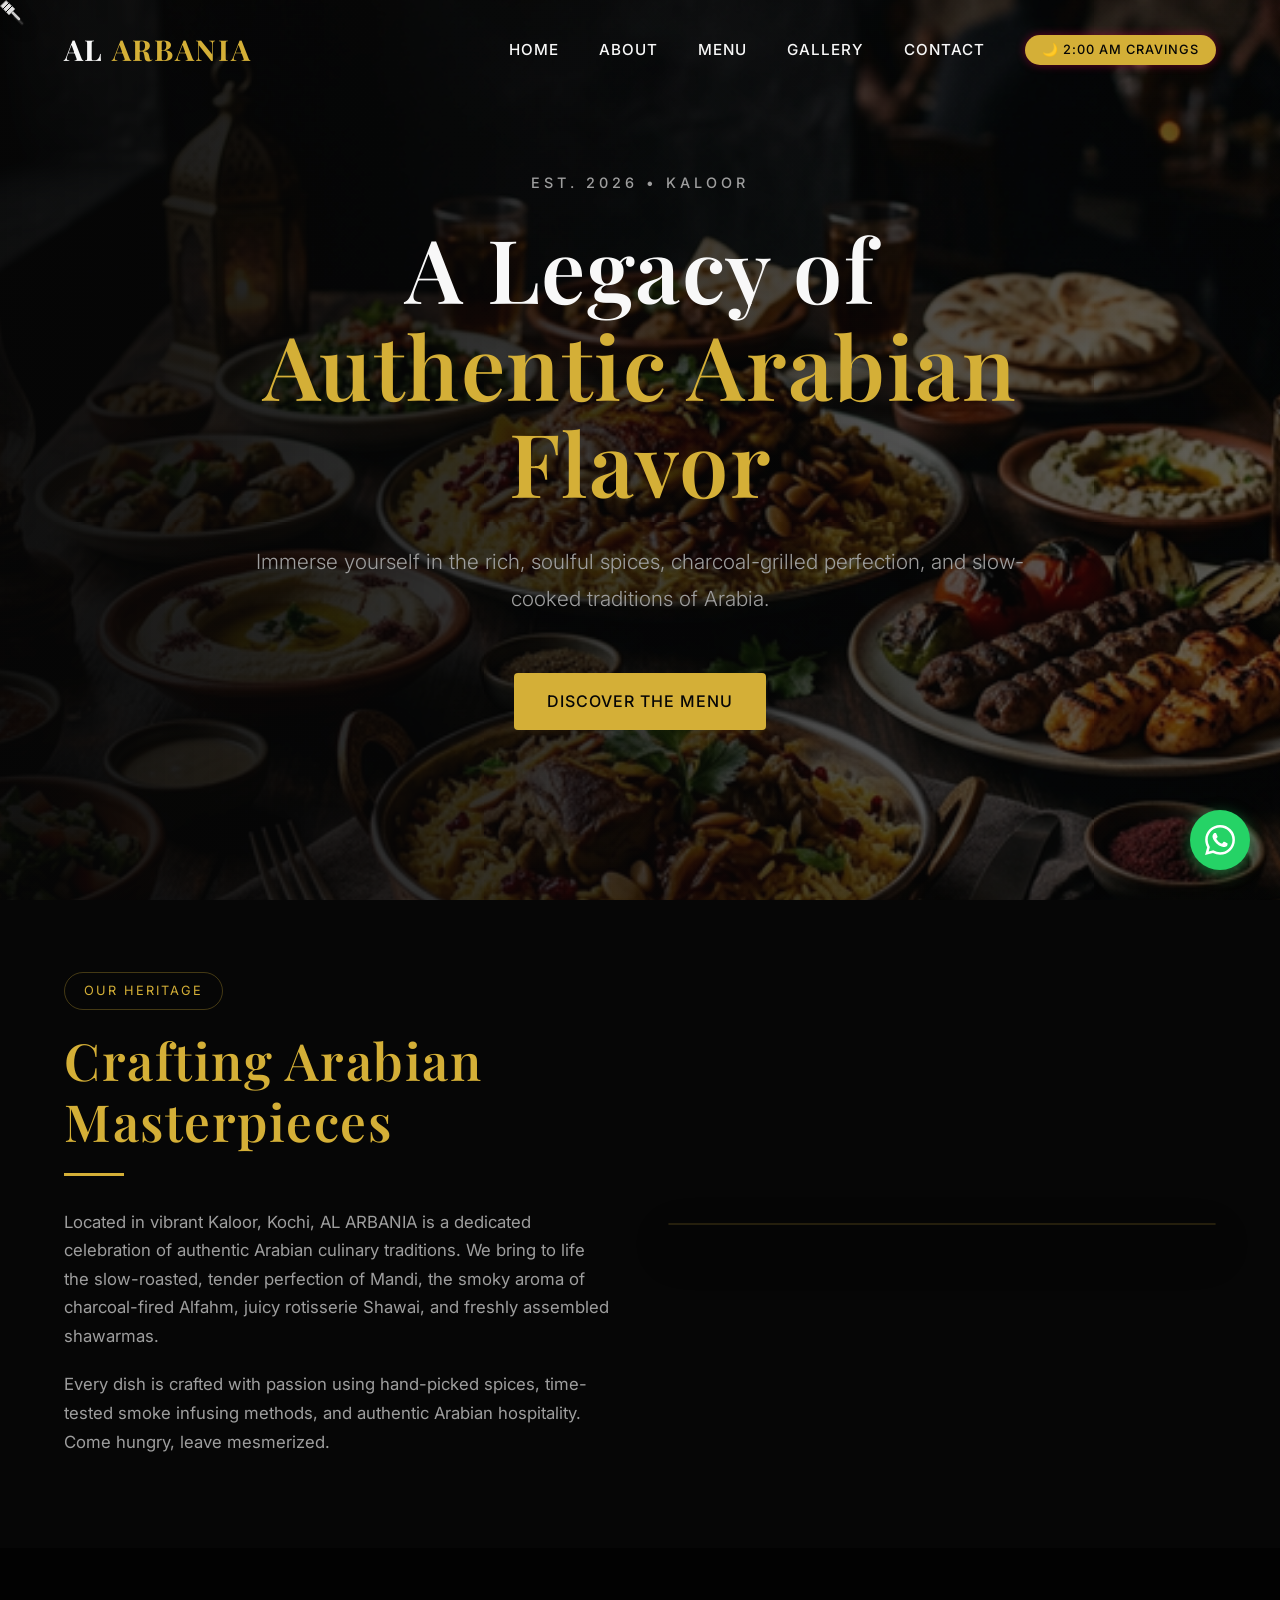
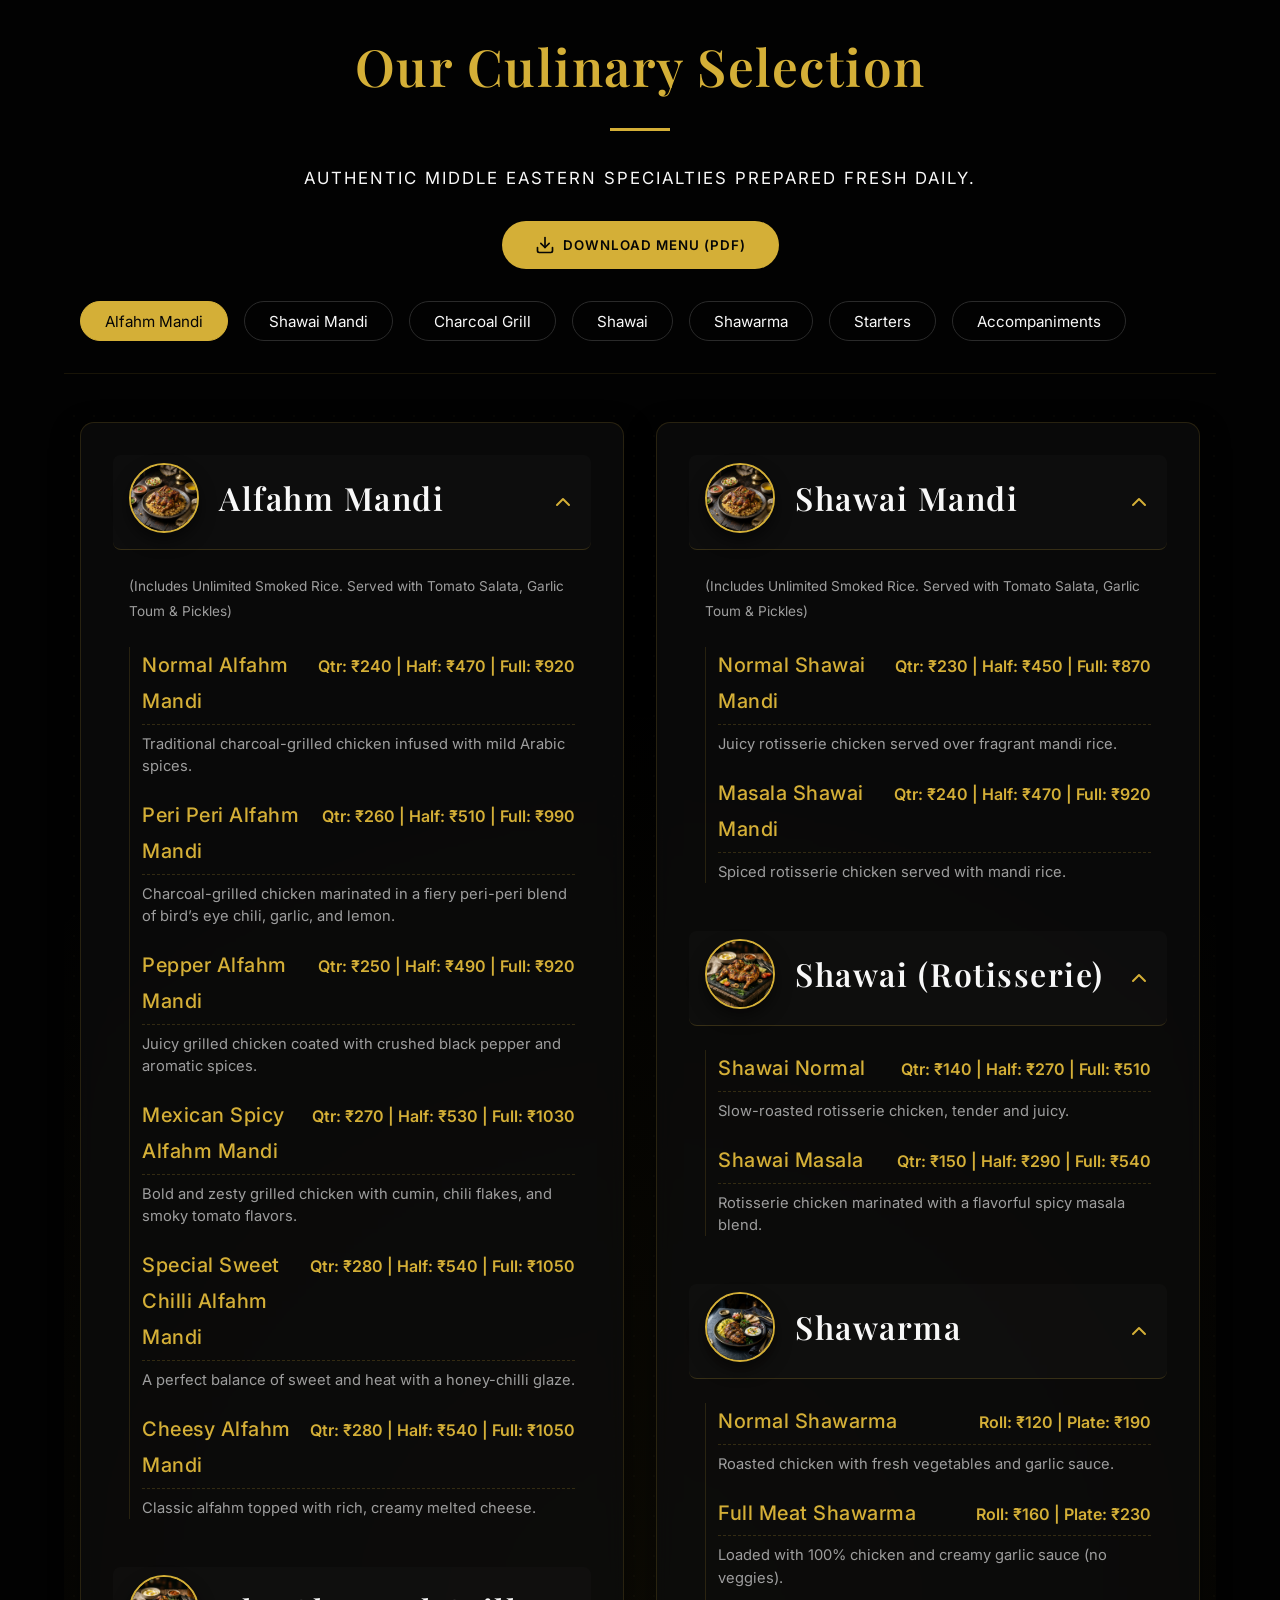
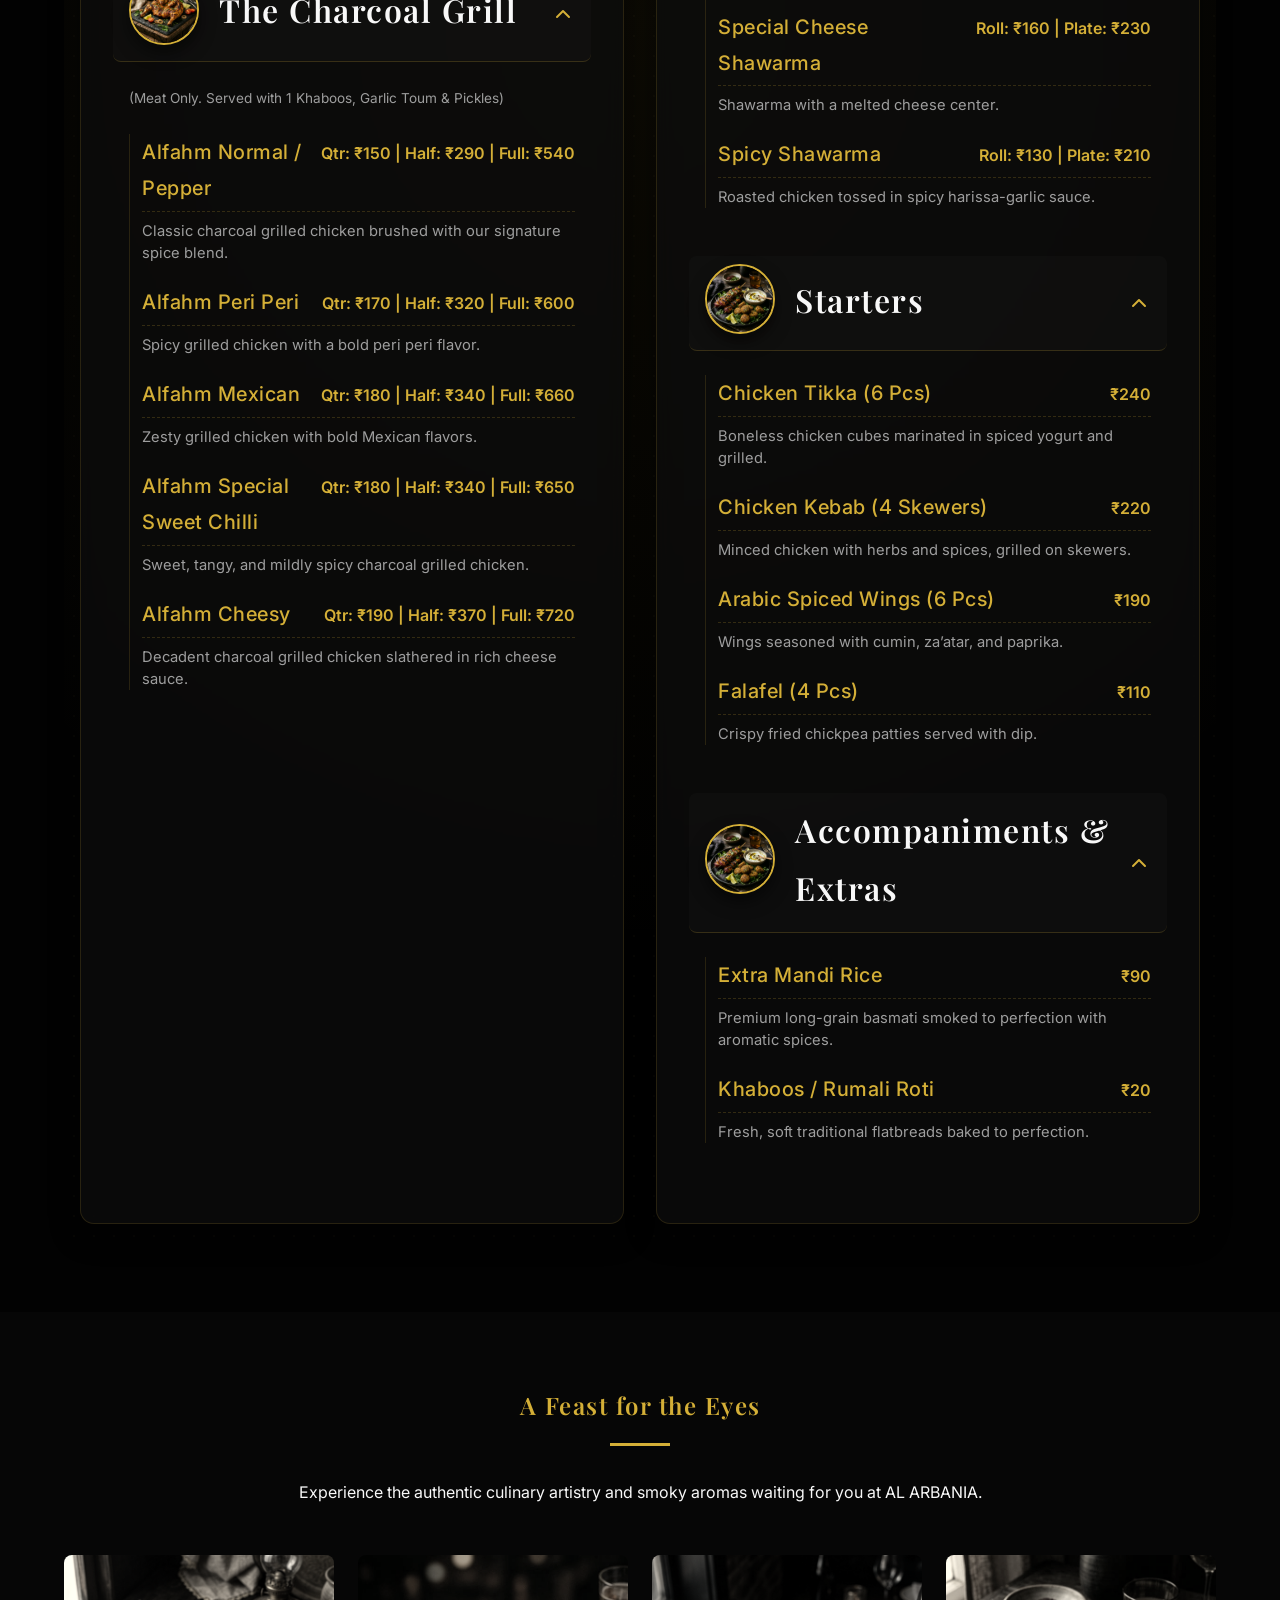
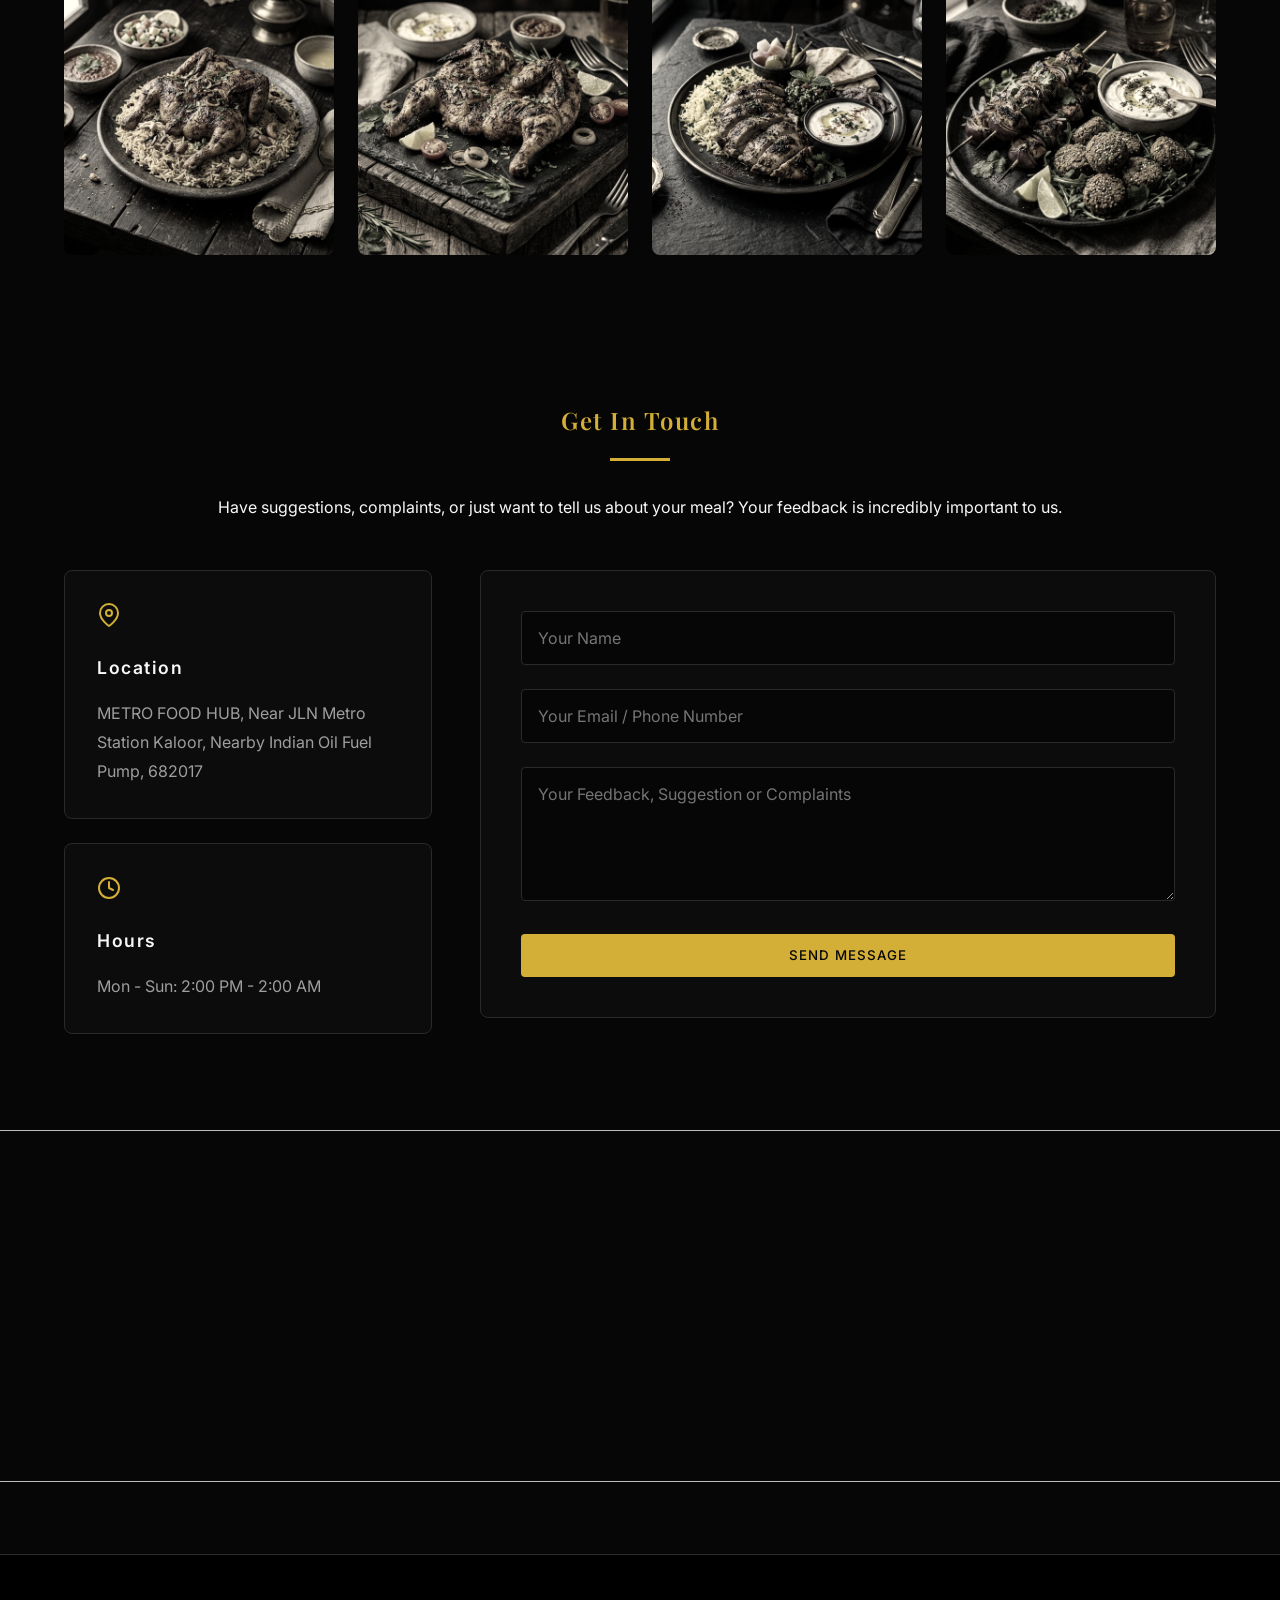
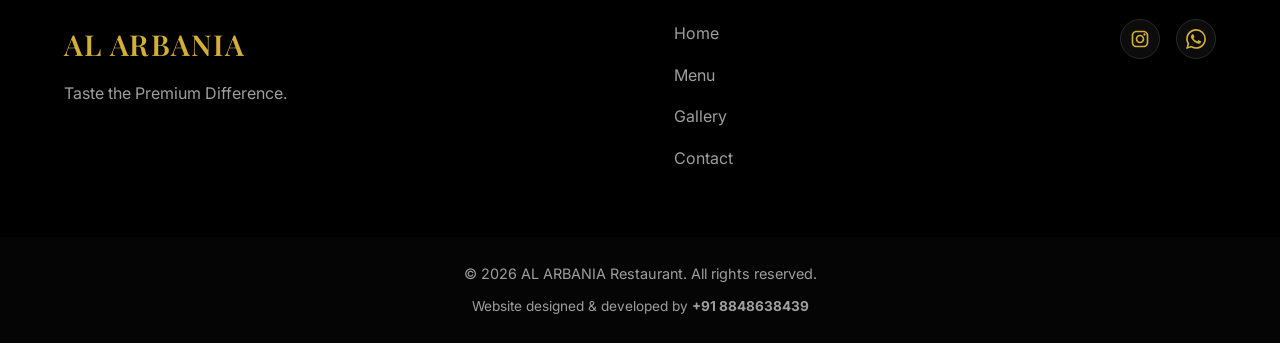
==== commit 4cb382b3: "feat: update menu pricing and add Shawai Mandi section with new dishes" ====
--- a/index.html
+++ b/index.html
@@ -127,7 +127,7 @@
                             <div class="dish-info">
                                 <div class="dish-header">
                                     <h4>Normal Alfahm Mandi</h4>
-                                    <span class="dish-price">Qtr: ₹240 | Half: ₹480 | Full: ₹900</span>
+                                    <span class="dish-price">Qtr: ₹240 | Half: ₹470 | Full: ₹920</span>
                                 </div>
                                 <p>Traditional charcoal-grilled chicken infused with mild Arabic spices.</p>
                             </div>
@@ -136,7 +136,7 @@
                             <div class="dish-info">
                                 <div class="dish-header">
                                     <h4>Peri Peri Alfahm Mandi</h4>
-                                    <span class="dish-price">Qtr: ₹260 | Half: ₹500 | Full: ₹940</span>
+                                    <span class="dish-price">Qtr: ₹260 | Half: ₹510 | Full: ₹990</span>
                                 </div>
                                 <p>Charcoal-grilled chicken marinated in a fiery peri-peri blend of bird’s eye chili,
                                     garlic, and lemon.</p>
@@ -155,7 +155,7 @@
                             <div class="dish-info">
                                 <div class="dish-header">
                                     <h4>Mexican Spicy Alfahm Mandi</h4>
-                                    <span class="dish-price">Qtr: ₹260 | Half: ₹500 | Full: ₹940</span>
+                                    <span class="dish-price">Qtr: ₹270 | Half: ₹530 | Full: ₹1030</span>
                                 </div>
                                 <p>Bold and zesty grilled chicken with cumin, chili flakes, and smoky tomato flavors.
                                 </p>
@@ -165,7 +165,7 @@
                             <div class="dish-info">
                                 <div class="dish-header">
                                     <h4>Special Sweet Chilli Alfahm Mandi</h4>
-                                    <span class="dish-price">Qtr: ₹270 | Half: ₹520 | Full: ₹980</span>
+                                    <span class="dish-price">Qtr: ₹280 | Half: ₹540 | Full: ₹1050</span>
                                 </div>
                                 <p>A perfect balance of sweet and heat with a honey-chilli glaze.</p>
                             </div>
@@ -174,12 +174,71 @@
                             <div class="dish-info">
                                 <div class="dish-header">
                                     <h4>Cheesy Alfahm Mandi</h4>
-                                    <span class="dish-price">Qtr: ₹280 | Half: ₹540 | Full: ₹1020</span>
+                                    <span class="dish-price">Qtr: ₹280 | Half: ₹540 | Full: ₹1050</span>
                                 </div>
                                 <p>Classic alfahm topped with rich, creamy melted cheese.</p>
                             </div>
                         </li>
                     </ul>
+
+                    <!-- The Charcoal Grill -->
+                    <div class="category-header" style="margin-bottom: 1.5rem; padding-bottom: 1rem;">
+                        <img src="images/grill_dish.png" alt="The Charcoal Grill" class="category-img"
+                            style="width: 70px; height: 70px;">
+                        <h3>The Charcoal Grill</h3>
+                    </div>
+                    <p class="small text-muted mb-4">(Meat Only. Served with 1 Khaboos, Garlic Toum & Pickles)</p>
+                    <ul class="dish-list mb-5">
+                        <li>
+                            <div class="dish-info">
+                                <div class="dish-header">
+                                    <h4>Alfahm Normal / Pepper</h4>
+                                    <span class="dish-price">Qtr: ₹150 | Half: ₹290 | Full: ₹540</span>
+                                </div>
+                                <p>Classic charcoal grilled chicken brushed with our signature spice blend.</p>
+                            </div>
+                        </li>
+                        <li>
+                            <div class="dish-info">
+                                <div class="dish-header">
+                                    <h4>Alfahm Peri Peri</h4>
+                                    <span class="dish-price">Qtr: ₹170 | Half: ₹320 | Full: ₹600</span>
+                                </div>
+                                <p>Spicy grilled chicken with a bold peri peri flavor.</p>
+                            </div>
+                        </li>
+                        <li>
+                            <div class="dish-info">
+                                <div class="dish-header">
+                                    <h4>Alfahm Mexican</h4>
+                                    <span class="dish-price">Qtr: ₹180 | Half: ₹340 | Full: ₹660</span>
+                                </div>
+                                <p>Zesty grilled chicken with bold Mexican flavors.</p>
+                            </div>
+                        </li>
+                        <li>
+                            <div class="dish-info">
+                                <div class="dish-header">
+                                    <h4>Alfahm Special Sweet Chilli</h4>
+                                    <span class="dish-price">Qtr: ₹180 | Half: ₹340 | Full: ₹650</span>
+                                </div>
+                                <p>Sweet, tangy, and mildly spicy charcoal grilled chicken.</p>
+                            </div>
+                        </li>
+                        <li>
+                            <div class="dish-info">
+                                <div class="dish-header">
+                                    <h4>Alfahm Cheesy</h4>
+                                    <span class="dish-price">Qtr: ₹190 | Half: ₹370 | Full: ₹720</span>
+                                </div>
+                                <p>Decadent charcoal grilled chicken slathered in rich cheese sauce.</p>
+                            </div>
+                        </li>
+                    </ul>
+                </div>
+
+                <!-- Column 2: Shawarma & Starters -->                
+                <div class="menu-category scroll-reveal delay-1">
 
                     <!-- Shawai Mandi -->
                     <div class="category-header" style="margin-bottom: 1.5rem; padding-bottom: 1rem;">
@@ -194,7 +253,7 @@
                             <div class="dish-info">
                                 <div class="dish-header">
                                     <h4>Normal Shawai Mandi</h4>
-                                    <span class="dish-price">Qtr: ₹230 | Half: ₹460 | Full: ₹840</span>
+                                    <span class="dish-price">Qtr: ₹230 | Half: ₹450 | Full: ₹870</span>
                                 </div>
                                 <p>Juicy rotisserie chicken served over fragrant mandi rice.</p>
                             </div>
@@ -203,55 +262,9 @@
                             <div class="dish-info">
                                 <div class="dish-header">
                                     <h4>Masala Shawai Mandi</h4>
-                                    <span class="dish-price">Qtr: ₹240 | Half: ₹480 | Full: ₹860</span>
+                                    <span class="dish-price">Qtr: ₹240 | Half: ₹470 | Full: ₹920</span>
                                 </div>
                                 <p>Spiced rotisserie chicken served with mandi rice.</p>
-                            </div>
-                        </li>
-                    </ul>
-
-                    <!-- The Charcoal Grill -->
-                    <div class="category-header" style="margin-bottom: 1.5rem; padding-bottom: 1rem;">
-                        <img src="images/grill_dish.png" alt="The Charcoal Grill" class="category-img"
-                            style="width: 70px; height: 70px;">
-                        <h3>The Charcoal Grill</h3>
-                    </div>
-                    <p class="small text-muted mb-4">(Meat Only. Served with 1 Khaboos, Garlic Toum & Pickles)</p>
-                    <ul class="dish-list mb-5">
-                        <li>
-                            <div class="dish-info">
-                                <div class="dish-header">
-                                    <h4>Alfahm Normal / Pepper</h4>
-                                    <span class="dish-price">Qtr: ₹150 | Half: ₹290 | Full: ₹540</span>
-                                </div>
-                                <p>Classic charcoal grilled chicken brushed with our signature spice blend.</p>
-                            </div>
-                        </li>
-                        <li>
-                            <div class="dish-info">
-                                <div class="dish-header">
-                                    <h4>Alfahm Peri Peri / Mexican</h4>
-                                    <span class="dish-price">Qtr: ₹170 | Half: ₹320 | Full: ₹620</span>
-                                </div>
-                                <p>Spicy and zesty grilled chicken with bold international flavors.</p>
-                            </div>
-                        </li>
-                        <li>
-                            <div class="dish-info">
-                                <div class="dish-header">
-                                    <h4>Alfahm Special Sweet Chilli</h4>
-                                    <span class="dish-price">Qtr: ₹180 | Half: ₹340 | Full: ₹650</span>
-                                </div>
-                                <p>Sweet, tangy, and mildly spicy charcoal grilled chicken.</p>
-                            </div>
-                        </li>
-                        <li>
-                            <div class="dish-info">
-                                <div class="dish-header">
-                                    <h4>Alfahm Cheesy</h4>
-                                    <span class="dish-price">Qtr: ₹190 | Half: ₹360 | Full: ₹690</span>
-                                </div>
-                                <p>Decadent charcoal grilled chicken slathered in rich cheese sauce.</p>
                             </div>
                         </li>
                     </ul>
@@ -282,10 +295,6 @@
                             </div>
                         </li>
                     </ul>
-                </div>
-
-                <!-- Column 2: Shawarma & Starters -->
-                <div class="menu-category scroll-reveal delay-1">
 
                     <!-- Shawarma -->
                     <div class="category-header" style="margin-bottom: 1.5rem; padding-bottom: 1rem;">
@@ -307,7 +316,7 @@
                             <div class="dish-info">
                                 <div class="dish-header">
                                     <h4>Full Meat Shawarma</h4>
-                                    <span class="dish-price">Roll: ₹160 | Plate: ₹250</span>
+                                    <span class="dish-price">Roll: ₹160 | Plate: ₹230</span>
                                 </div>
                                 <p>Loaded with 100% chicken and creamy garlic sauce (no veggies).</p>
                             </div>
@@ -316,7 +325,7 @@
                             <div class="dish-info">
                                 <div class="dish-header">
                                     <h4>Special Cheese Shawarma</h4>
-                                    <span class="dish-price">Roll: ₹140 | Plate: ₹220</span>
+                                    <span class="dish-price">Roll: ₹160 | Plate: ₹230</span>
                                 </div>
                                 <p>Shawarma with a melted cheese center.</p>
                             </div>
@@ -397,18 +406,9 @@
                             <div class="dish-info">
                                 <div class="dish-header">
                                     <h4>Khaboos / Rumali Roti</h4>
-                                    <span class="dish-price">₹15 / ₹20</span>
+                                    <span class="dish-price">₹20</span>
                                 </div>
                                 <p>Fresh, soft traditional flatbreads baked to perfection.</p>
-                            </div>
-                        </li>
-                        <li>
-                            <div class="dish-info">
-                                <div class="dish-header">
-                                    <h4>Extra Garlic Sauce (Toum)</h4>
-                                    <span class="dish-price">₹30</span>
-                                </div>
-                                <p>Our signature velvety whipped garlic emulsion.</p>
                             </div>
                         </li>
                     </ul>
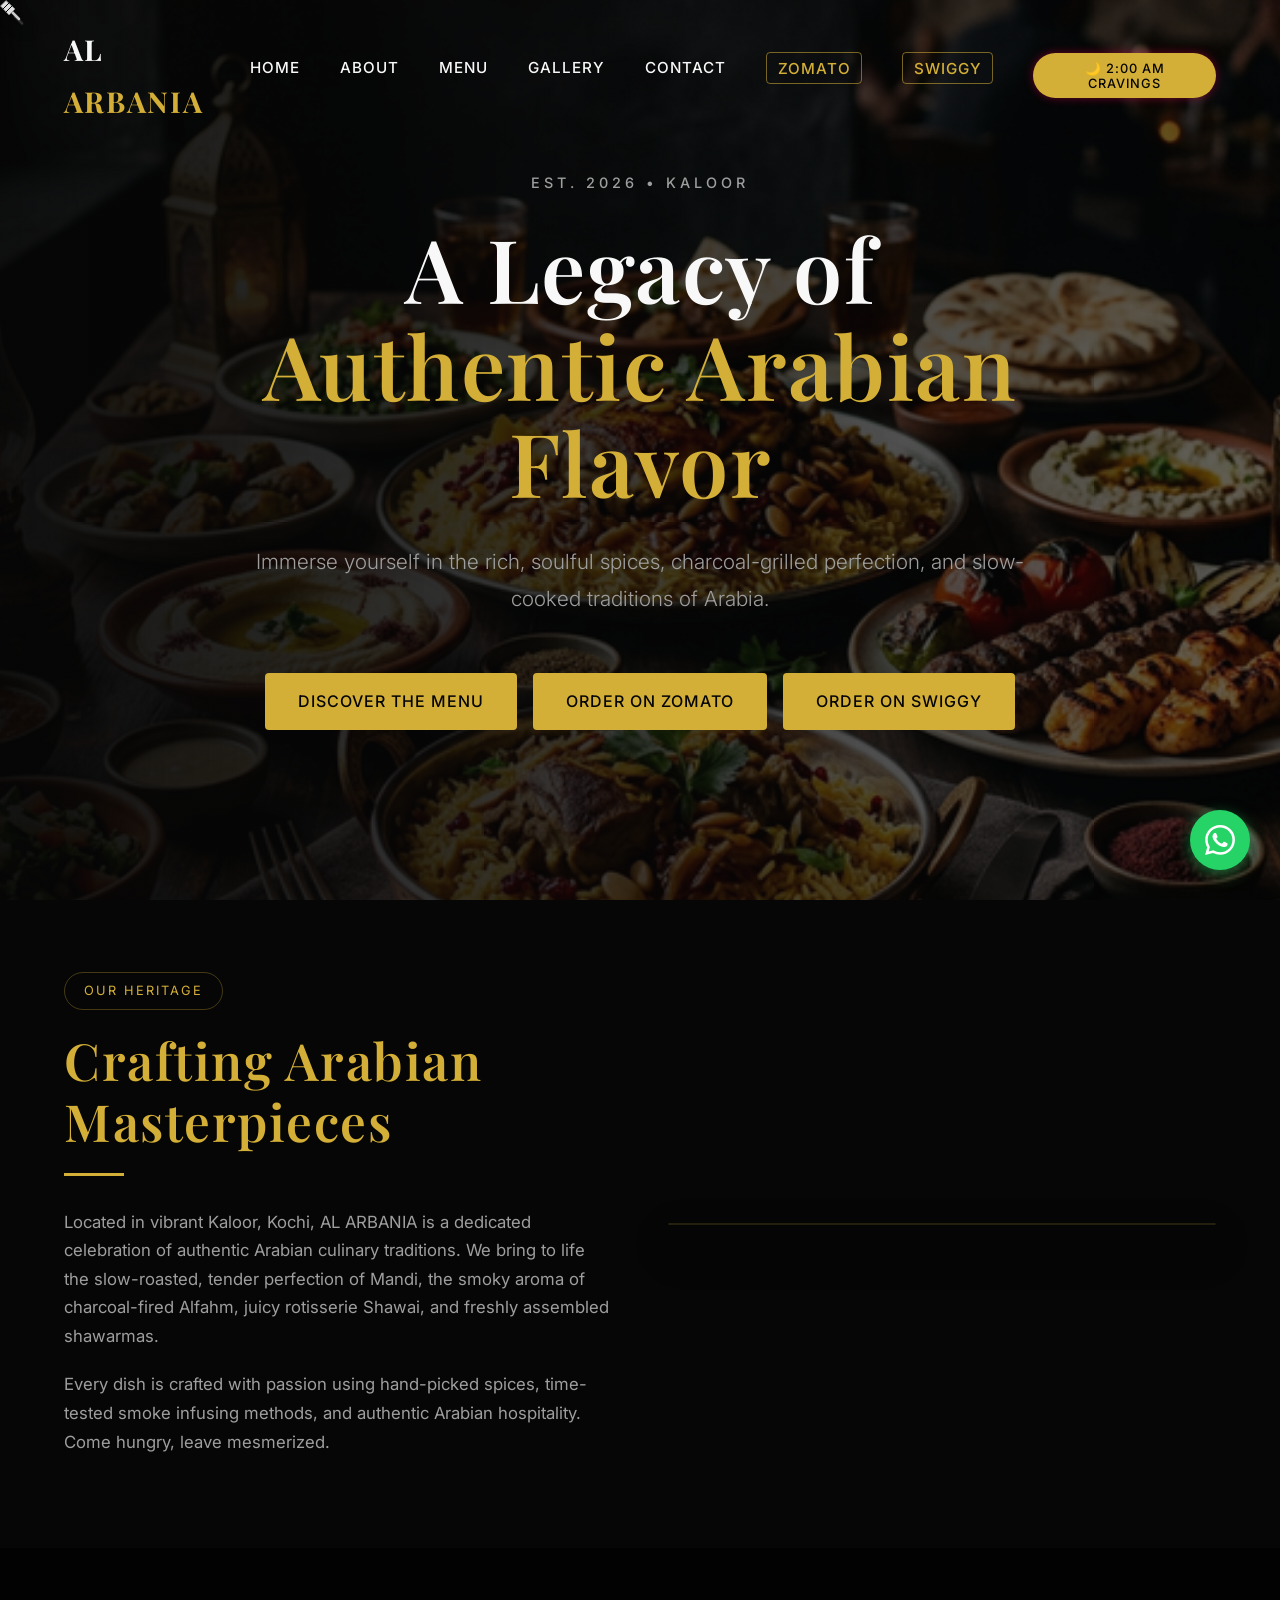
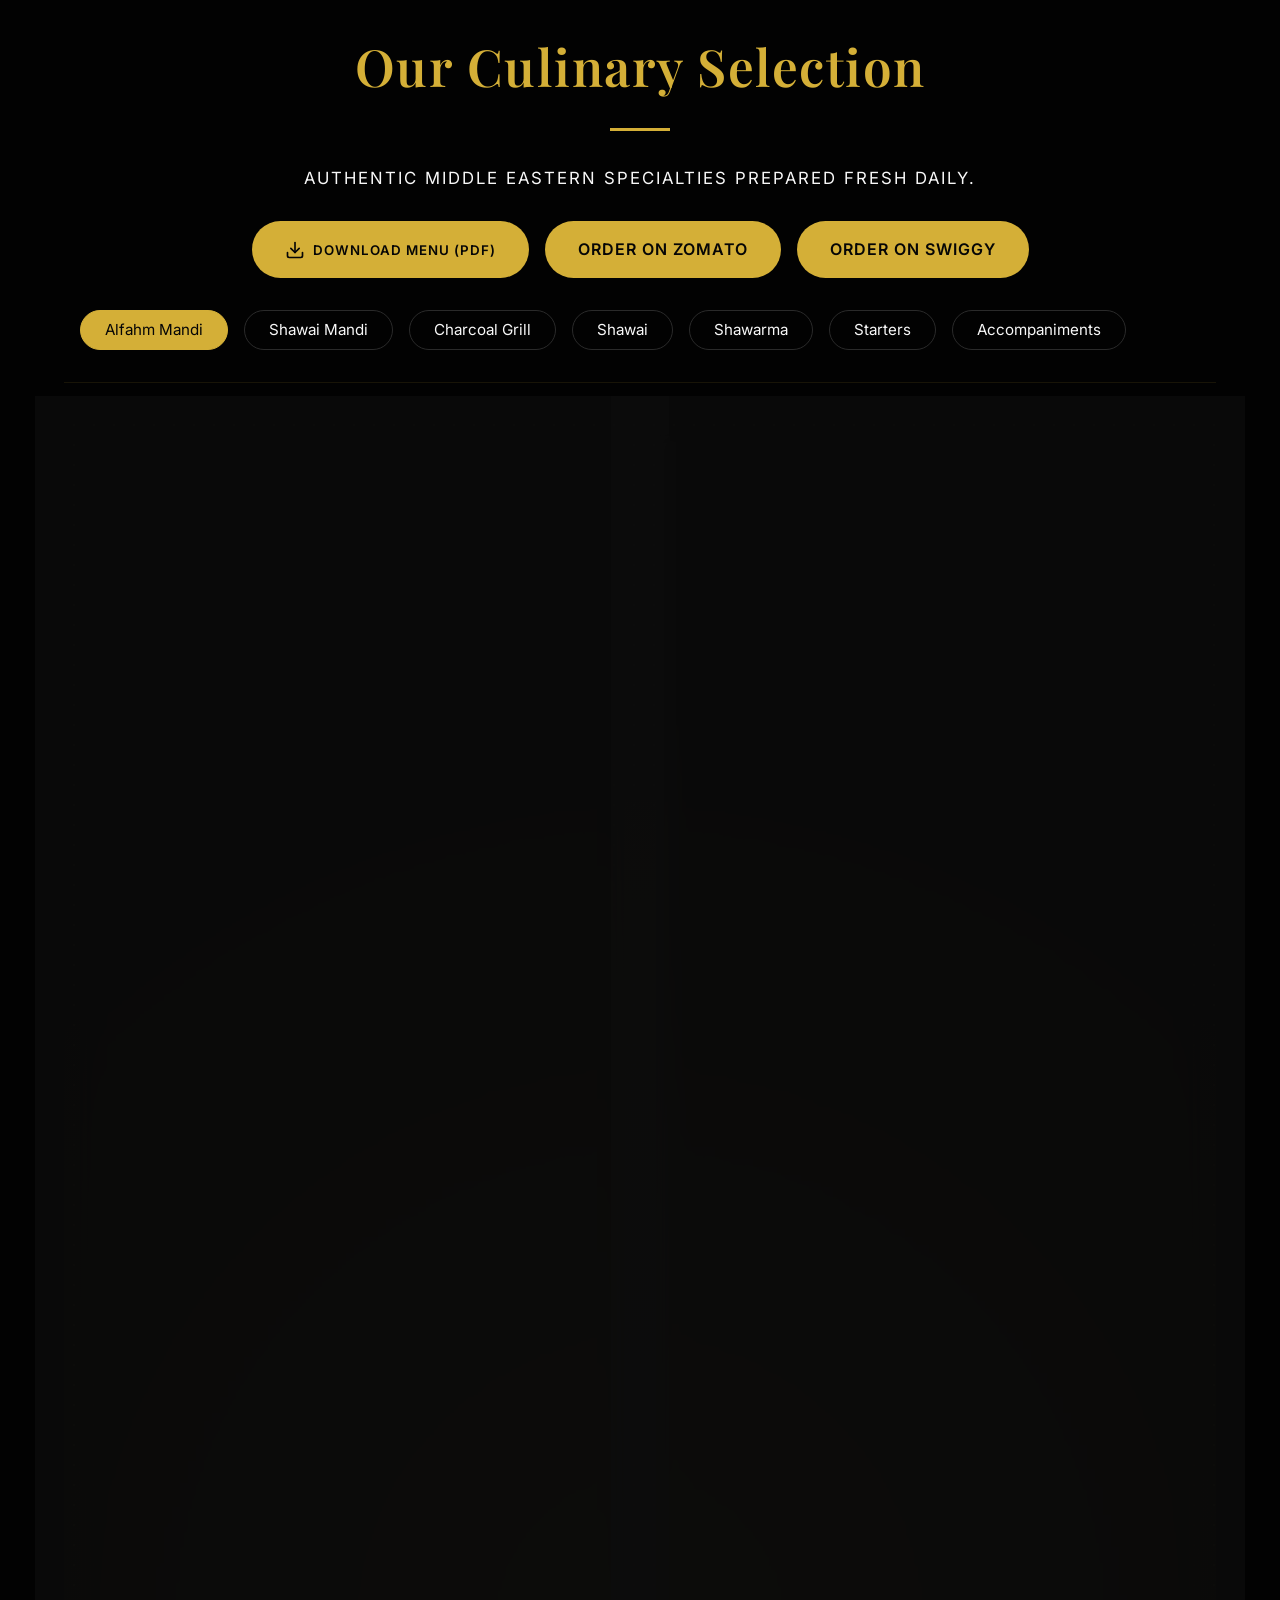
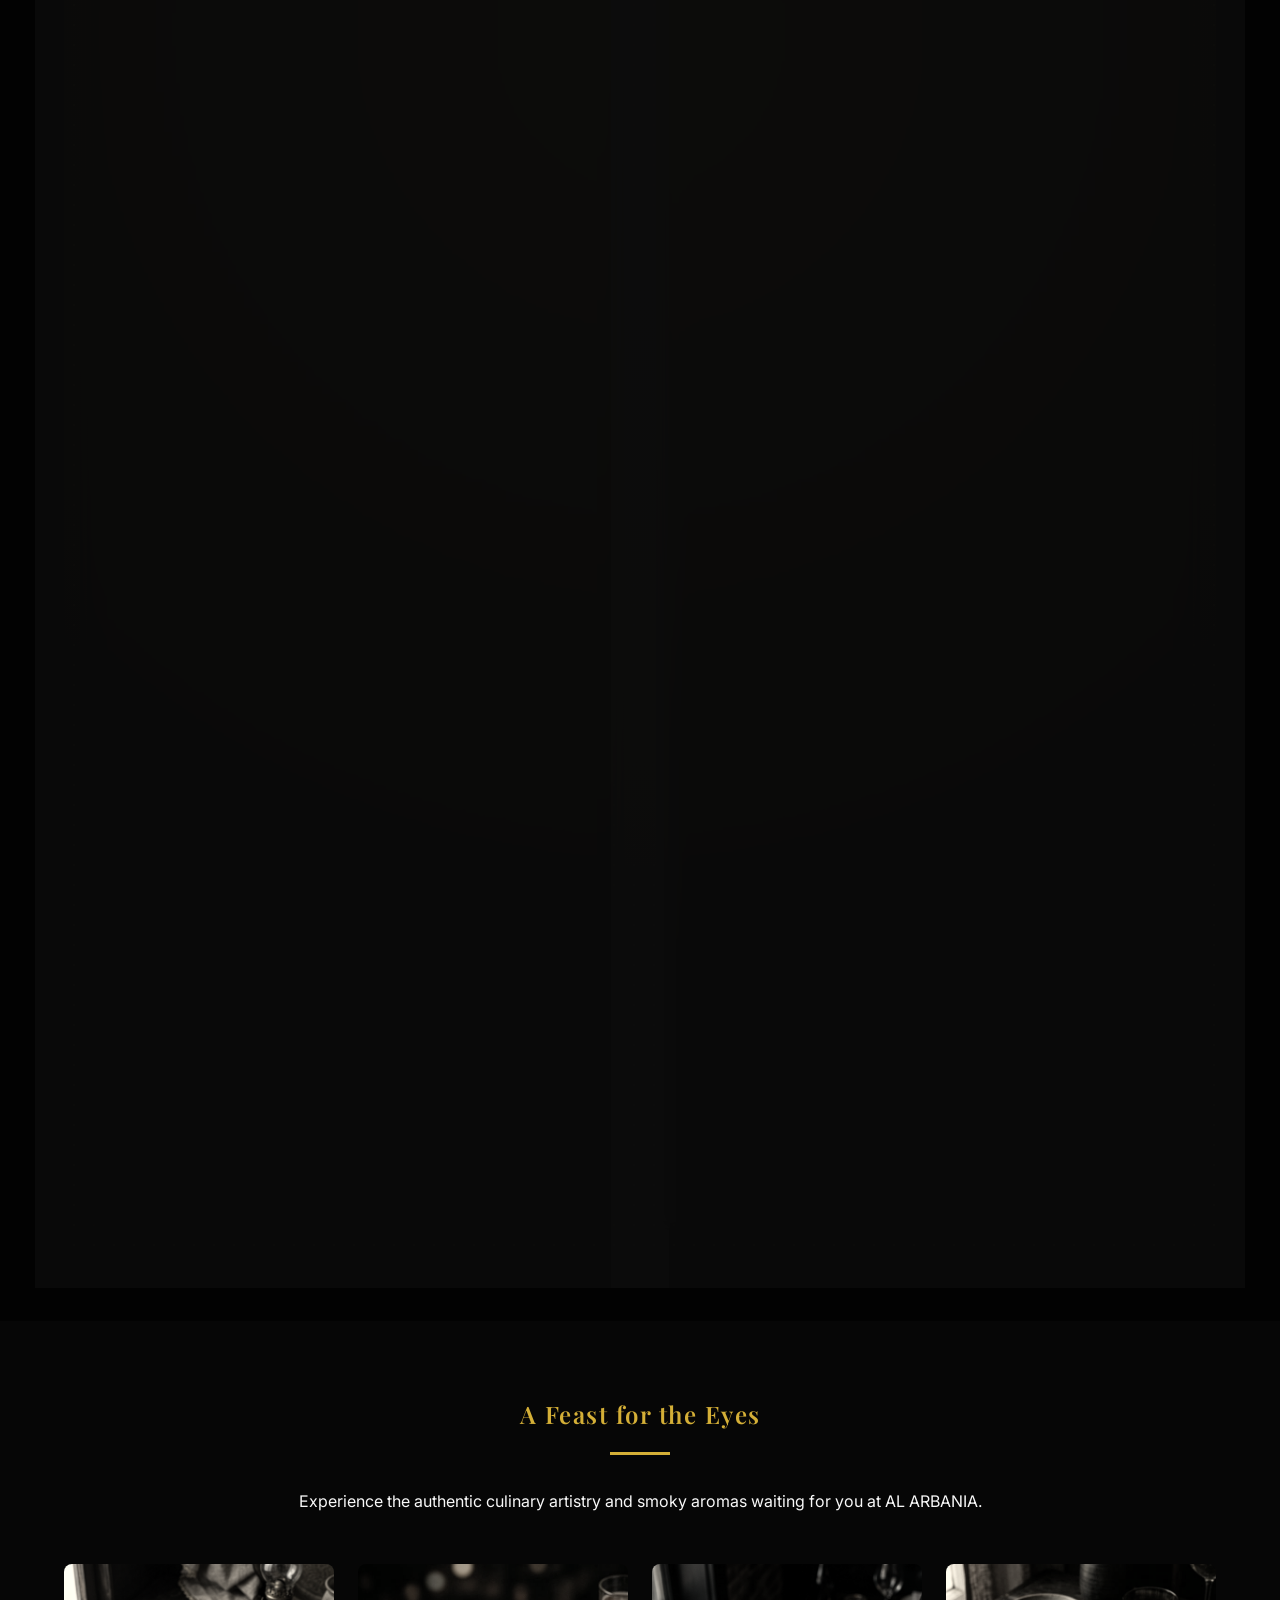
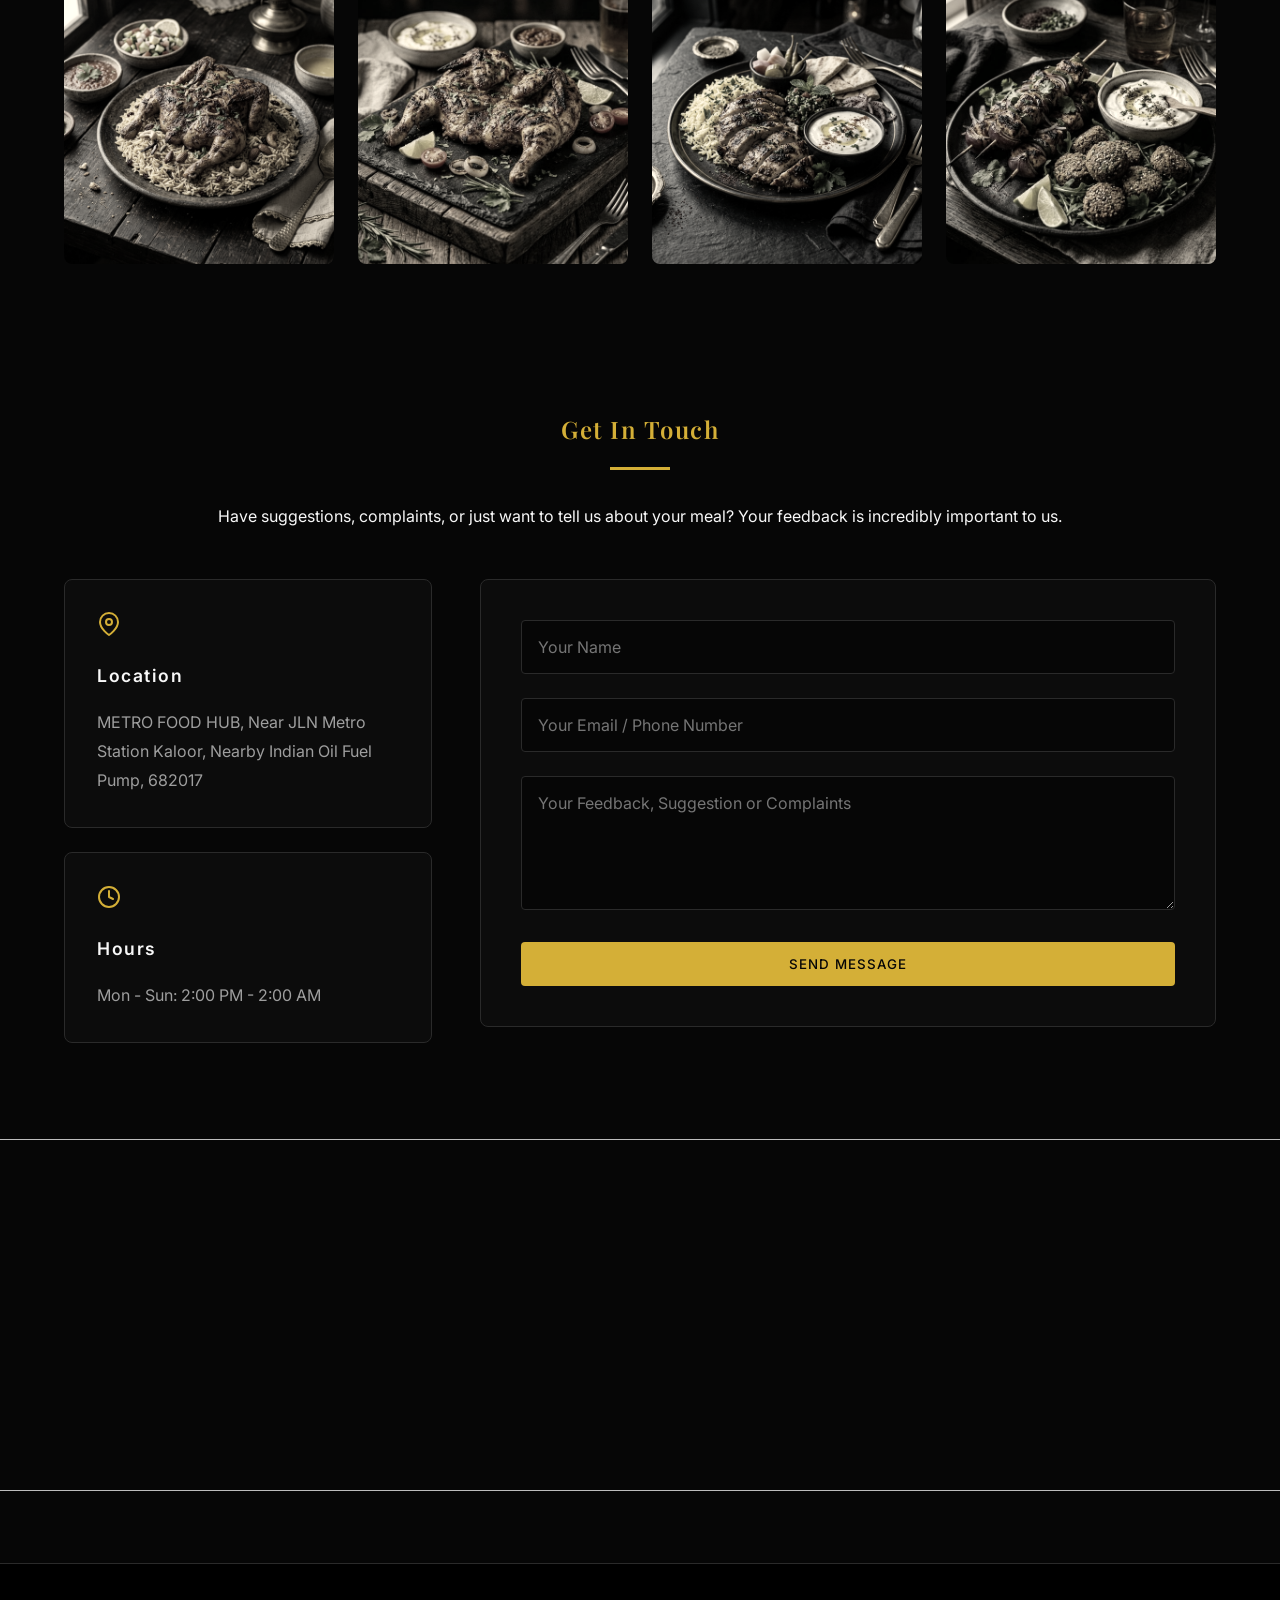
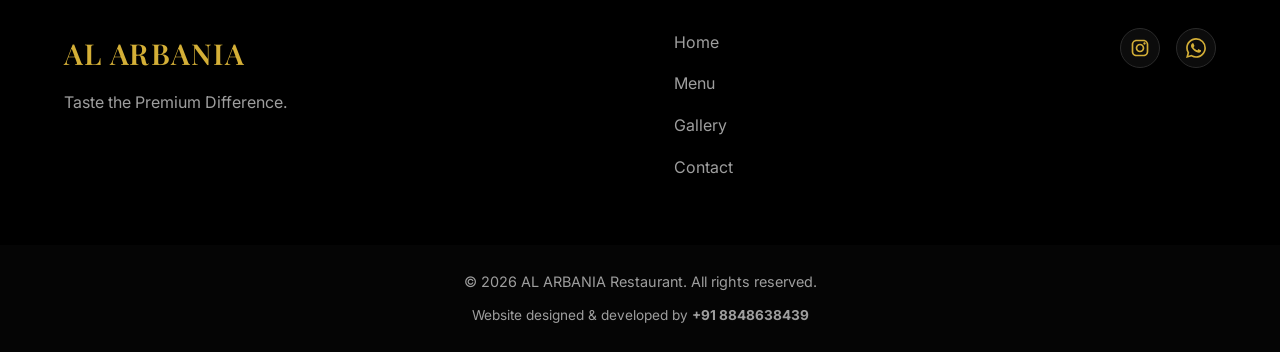
==== commit 54bc7a4f: "feat: add Zomato and Swiggy order links to navigation and hero section, update styles for order link" ====
--- a/index.html
+++ b/index.html
@@ -41,6 +41,8 @@
                 <li><a href="#menu">Menu</a></li>
                 <li><a href="#gallery">Gallery</a></li>
                 <li><a href="#contact">Contact</a></li>
+                <li><a href="https://www.zomato.com/kochi/al-arbania-1-kaloor/order" class="nav-order-link" target="_blank" rel="noopener noreferrer">Zomato</a></li>
+                <li><a href="https://www.swiggy.com/city/kochi/al-arbania-kaloor-rest1447859" class="nav-order-link" target="_blank" rel="noopener noreferrer">Swiggy</a></li>
                 <li class="neon-toggle-container" style="display:flex; align-items:center;">
                     <button id="neon-toggle" class="btn btn-primary" style="padding: 0.4rem 1rem; font-size: 0.8rem; border-radius: 30px; box-shadow: 0 0 10px rgba(255,0,85,0.4);">🌙 2:00 AM Cravings</button>
                 </li>
@@ -63,6 +65,8 @@
             <p class="fade-in-up delay-2">Immerse yourself in the rich, soulful spices, charcoal-grilled perfection, and slow-cooked traditions of Arabia.</p>
             <div class="hero-buttons fade-in-up delay-3 justify-center">
                 <a href="#menu" class="btn btn-primary">Discover the Menu</a>
+                <a href="https://www.zomato.com/kochi/al-arbania-1-kaloor/order" class="btn btn-primary" target="_blank" rel="noopener noreferrer">Order on Zomato</a>
+                <a href="https://www.swiggy.com/city/kochi/al-arbania-kaloor-rest1447859" class="btn btn-primary" target="_blank" rel="noopener noreferrer">Order on Swiggy</a>
             </div>
         </div>
     </section>
@@ -97,6 +101,8 @@
                     <svg xmlns="http://www.w3.org/2000/svg" width="20" height="20" viewBox="0 0 24 24" fill="none" stroke="currentColor" stroke-width="2" stroke-linecap="round" stroke-linejoin="round"><path d="M21 15v4a2 2 0 0 1-2 2H5a2 2 0 0 1-2-2v-4"></path><polyline points="7 10 12 15 17 10"></polyline><line x1="12" y1="15" x2="12" y2="3"></line></svg>
                     Download Menu (PDF)
                 </button>
+                <a href="https://www.zomato.com/kochi/al-arbania-1-kaloor/order" class="btn btn-primary" target="_blank" rel="noopener noreferrer">Order on Zomato</a>
+                <a href="https://www.swiggy.com/city/kochi/al-arbania-kaloor-rest1447859" class="btn btn-primary" target="_blank" rel="noopener noreferrer">Order on Swiggy</a>
             </div>
 
             <!-- Quick Jump Category Navigation -->
--- a/styles.css
+++ b/styles.css
@@ -216,7 +216,7 @@
     left: 0;
     width: 100%;
     padding: 1.5rem 0;
-    z-index: 1000;
+    z-index: 1300;
     transition: var(--transition-fast);
     background: transparent;
 }
@@ -276,6 +276,22 @@
 
 .nav-links a:hover::after {
     width: 100%;
+}
+
+.nav-links a.nav-order-link {
+    color: var(--color-primary-gold);
+    border: 1px solid rgba(212, 175, 55, 0.55);
+    border-radius: 4px;
+    padding: 0.35rem 0.65rem;
+}
+
+.nav-links a.nav-order-link::after {
+    display: none;
+}
+
+.nav-links a.nav-order-link:hover {
+    background-color: var(--color-primary-gold);
+    color: var(--color-bg-main);
 }
 
 .hamburger {
@@ -439,6 +455,18 @@
 }
 
 /* --- MENU SECTION --- */
+.menu-cta-wrap {
+    display: flex;
+    flex-wrap: wrap;
+    justify-content: center;
+    gap: 1rem;
+}
+
+.menu-cta-wrap .btn {
+    border-radius: 30px;
+    font-weight: 600;
+}
+
 .menu h2 {
     font-size: 3.2rem;
 }
@@ -875,7 +903,7 @@
     scrollbar-width: none;
     border-bottom: 1px solid rgba(212, 175, 55, 0.1);
     position: sticky;
-    top: 0;
+    top: 76px;
     z-index: 1000;
     background: var(--color-bg-darker);
     margin-top: -1rem;
@@ -945,17 +973,18 @@
     .about-container { grid-template-columns: 1fr; }
     .contact-grid { grid-template-columns: 1fr; }
     .hero h1 { font-size: 3.5rem; }
-    .about-image { margin-top: 2rem; }
+    .about-image { display: none; }
 }
 
 @media screen and (max-width: 768px) {
     .section-padding { padding: 5rem 0; }
-    .hamburger { display: block; z-index: 1001; }
+    .hamburger { display: block; position: relative; z-index: 1302; }
     .nav-links {
         position: fixed; right: -100%; top: 0; height: 100vh; width: 75%;
         background-color: var(--color-bg-main); flex-direction: column;
         justify-content: center; align-items: center; transition: 0.4s ease;
         box-shadow: -5px 0 20px rgba(0,0,0,0.5);
+        z-index: 1301;
     }
     .nav-links.active { right: 0; }
     .menu-grid { grid-template-columns: 1fr; gap: 4rem; }
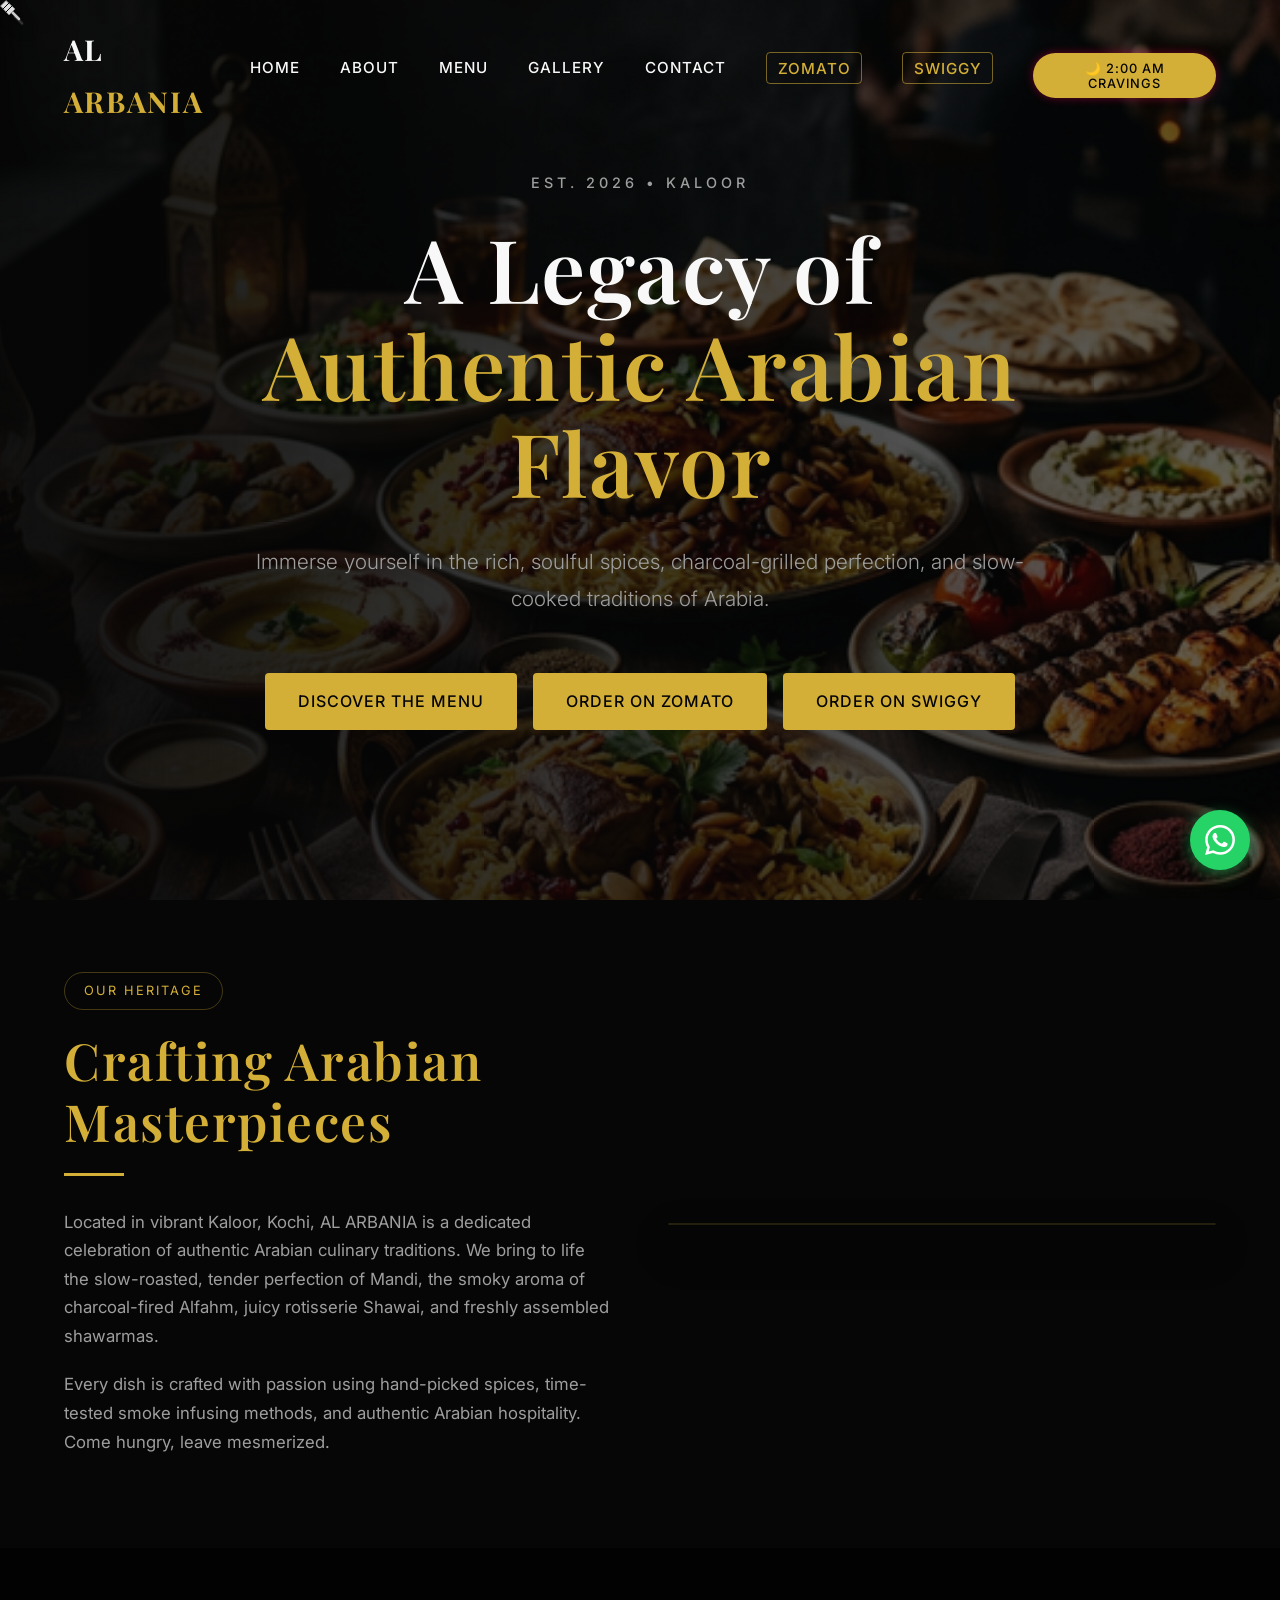
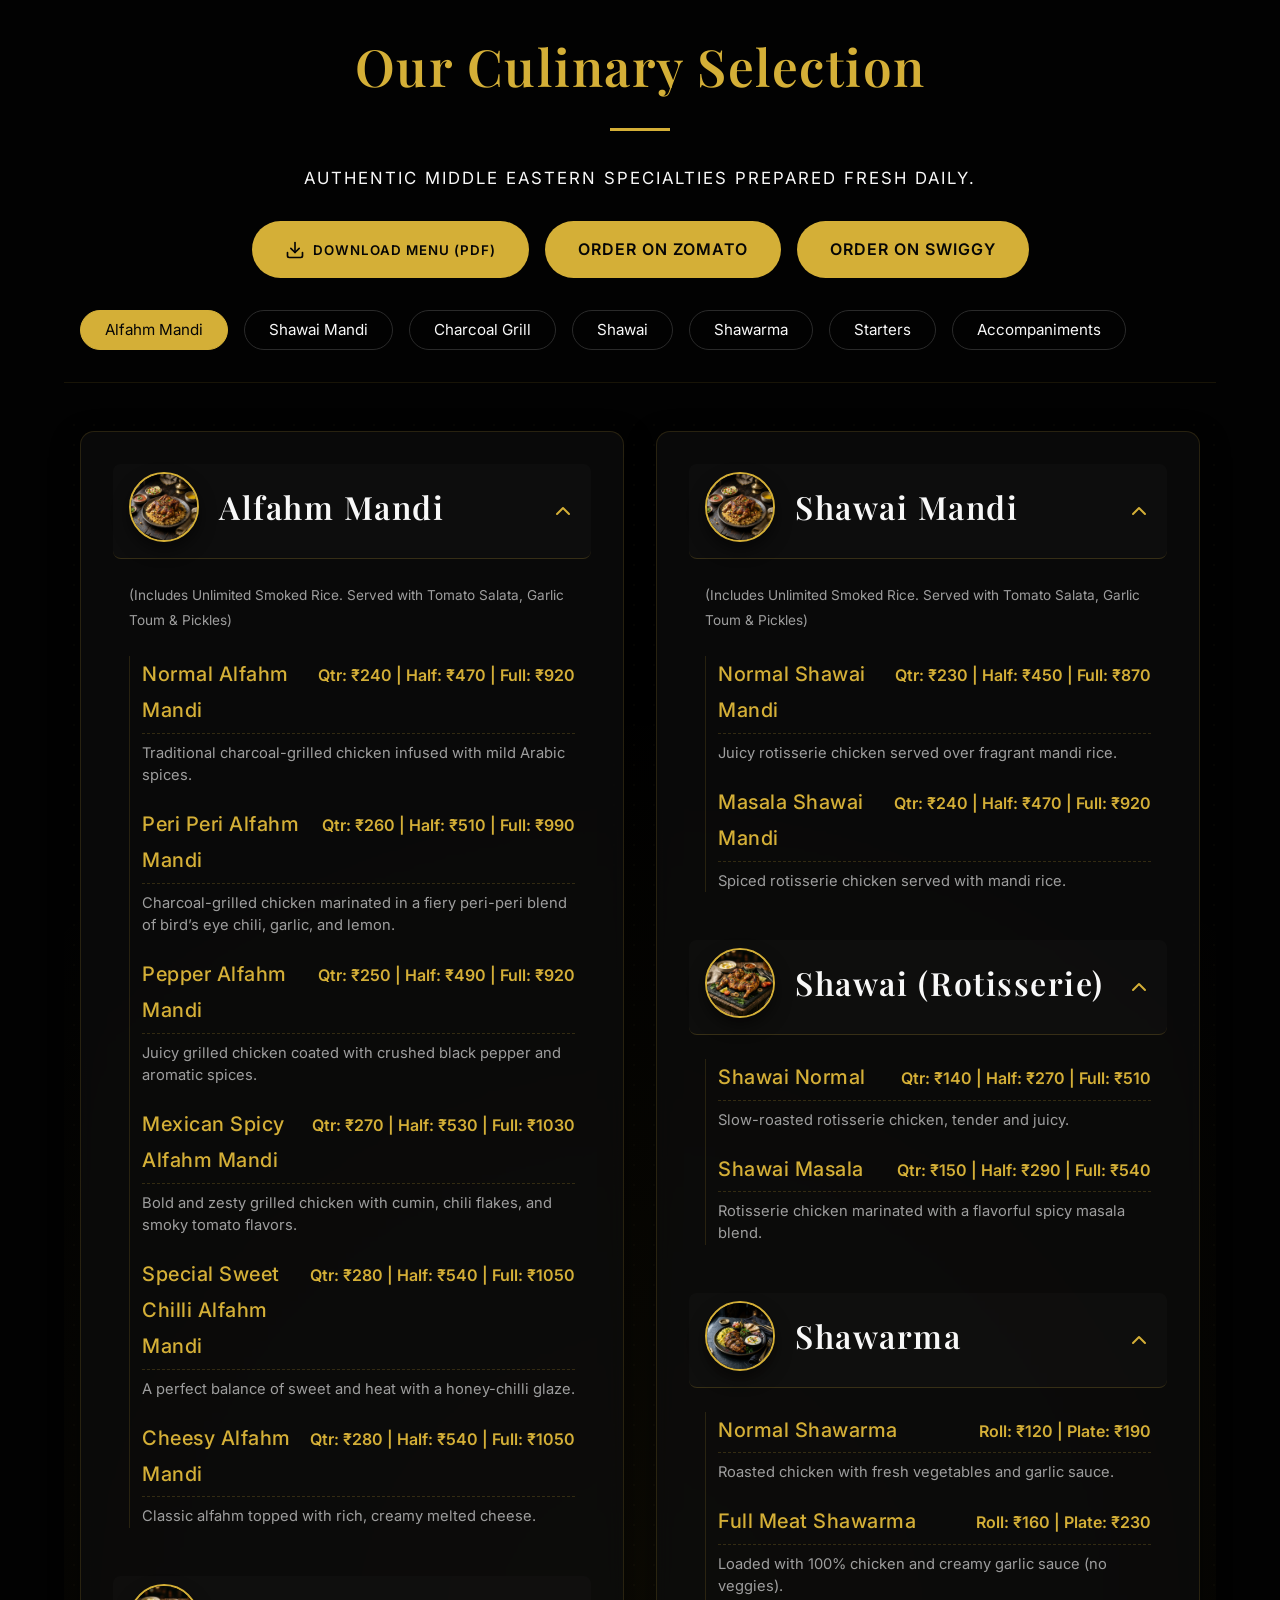
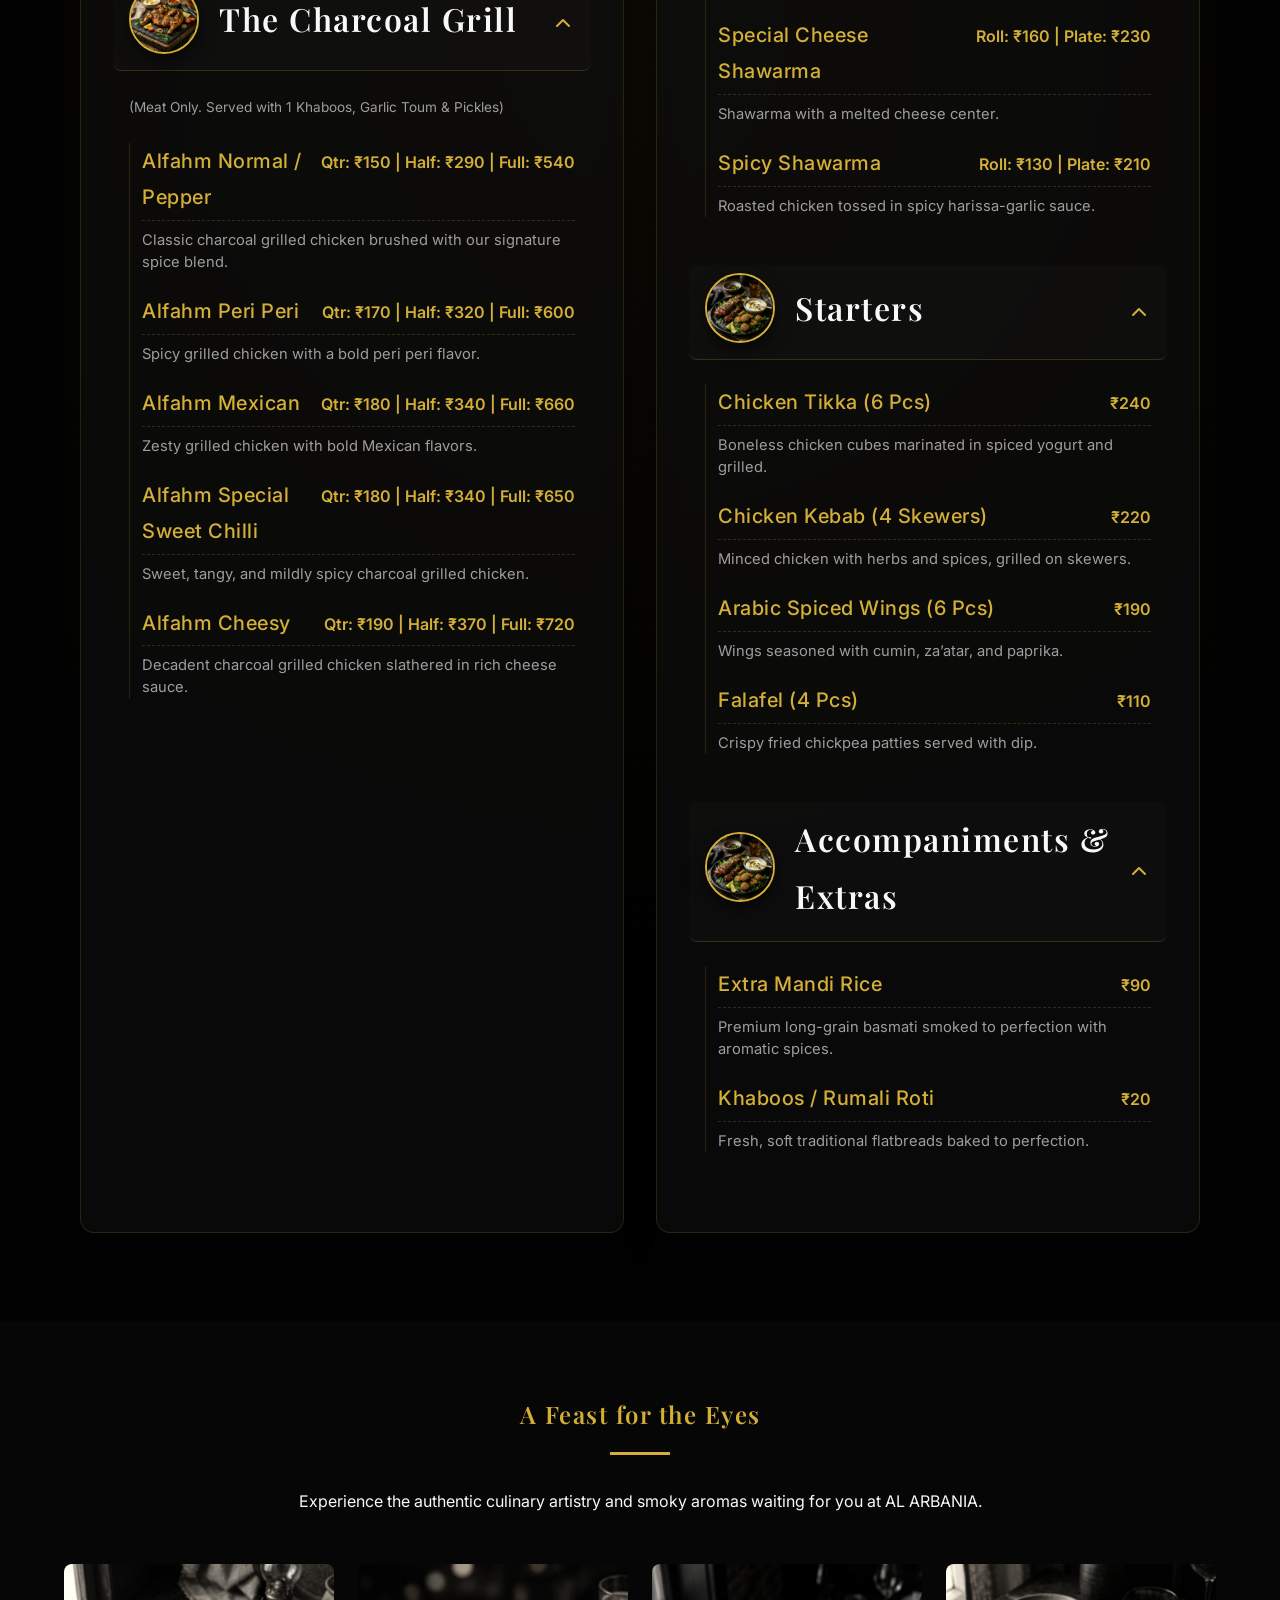
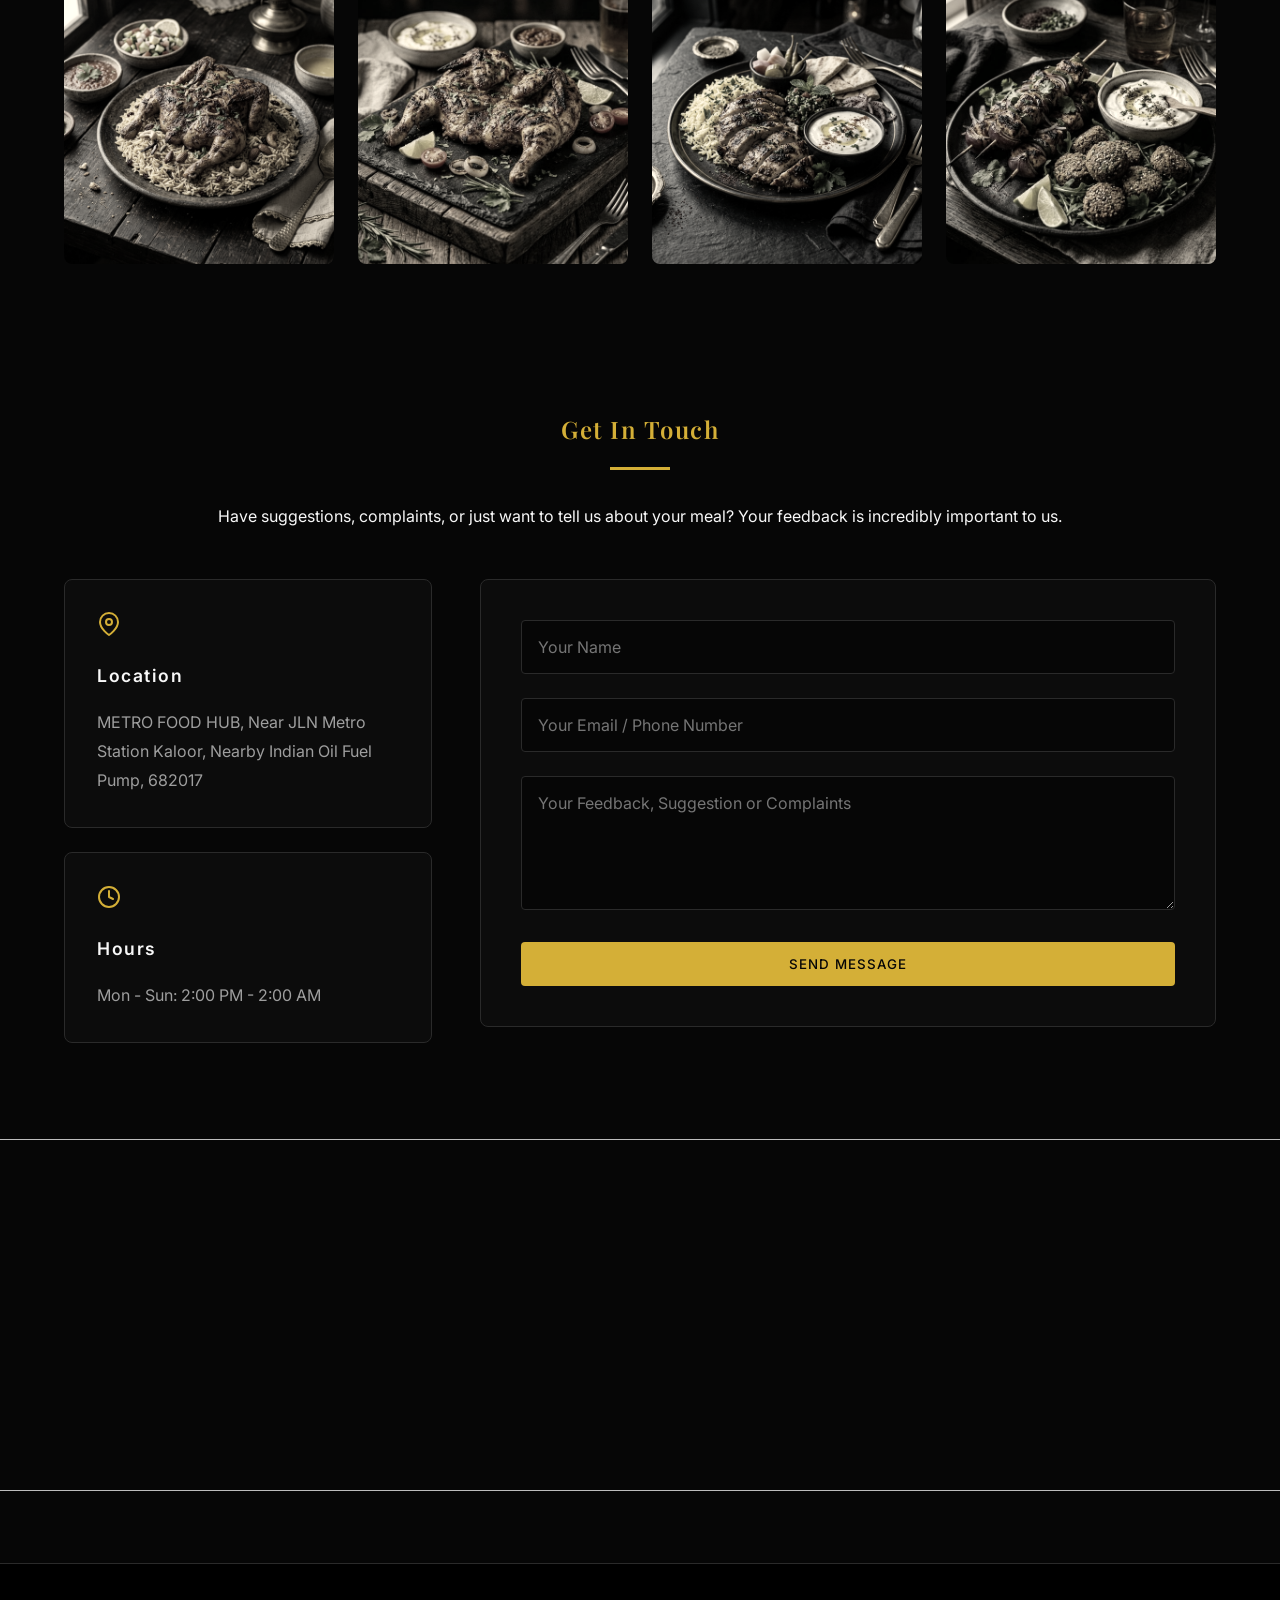
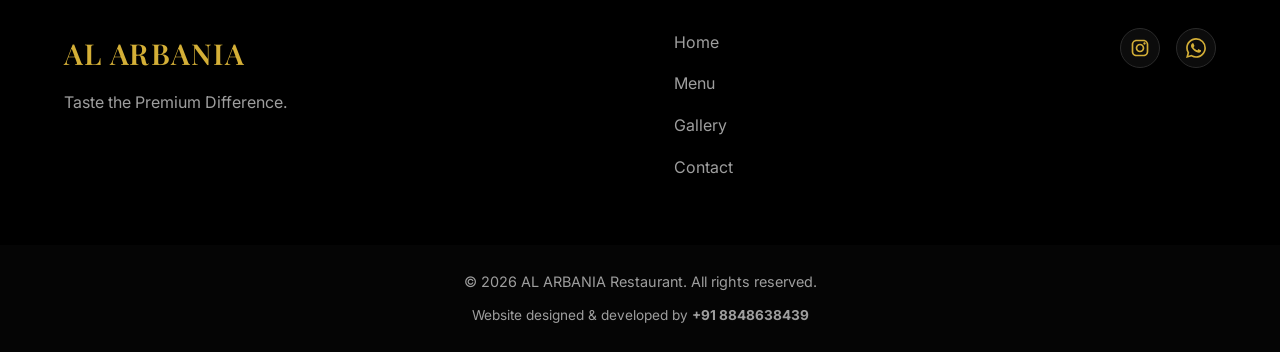
==== commit 8e64d4cf: "refactor: improve comments for clarity in script and styles, enhance transition description" ====
--- a/index.html
+++ b/index.html
@@ -625,7 +625,7 @@
                     }
                 });
 
-                // Open everything natively on Desktop, keep closed on Mobile
+                // Open all category accordions on desktop and keep them closed on mobile
                 if (window.innerWidth > 768) {
                     header.classList.add('active');
                     contentDiv.classList.add('active');
--- a/styles.css
+++ b/styles.css
@@ -1179,7 +1179,7 @@
     box-shadow: 0 20px 40px rgba(0,0,0,0.8), 0 0 20px rgba(0,0,0,0.5);
     border-radius: 4px; border: 1px solid #ddd;
     left: 50%; top: 50%; 
-    transition: transform 0.1s ease-out; /* Spring physics feel */
+    transition: transform 0.1s ease-out; /* Smooth drag transition */
     cursor: grab; max-width: 90vw;
 }
 .polaroid-card:active { cursor: grabbing; box-shadow: 0 10px 20px rgba(0,0,0,0.9); }
